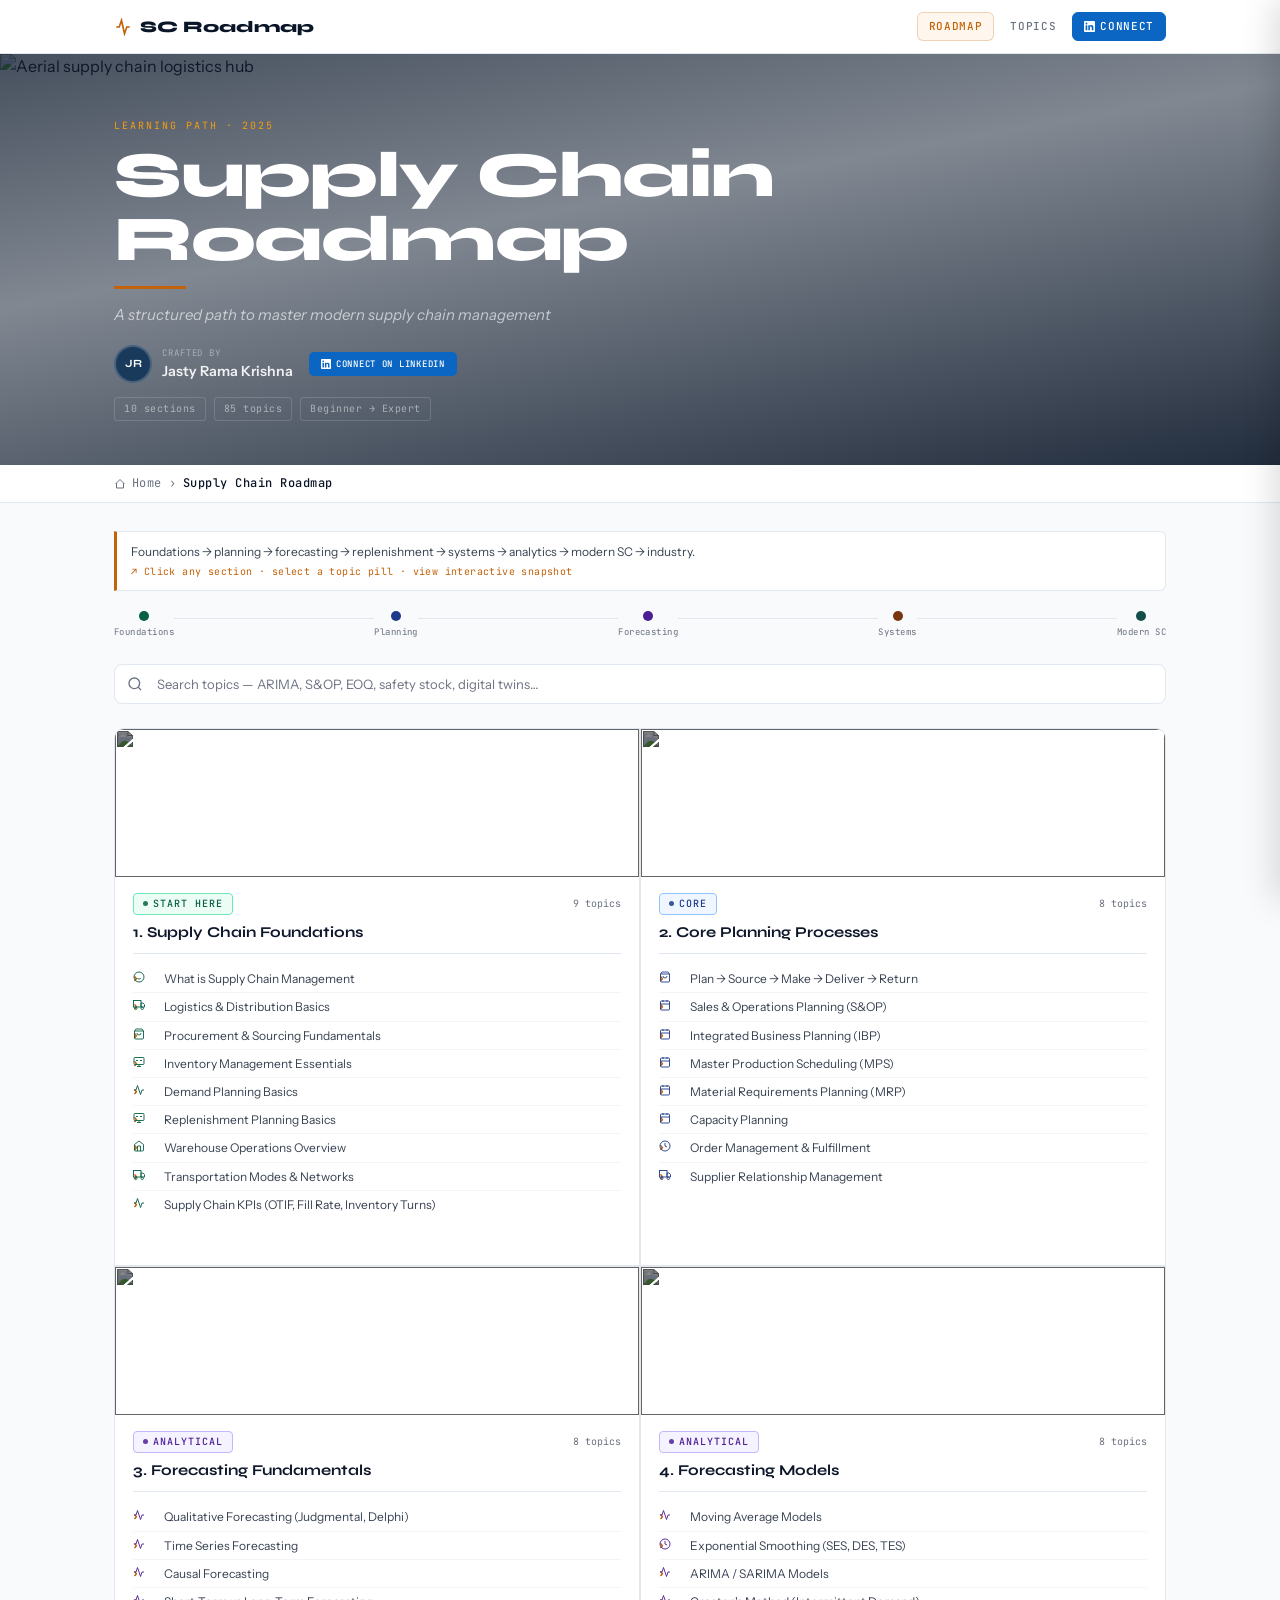
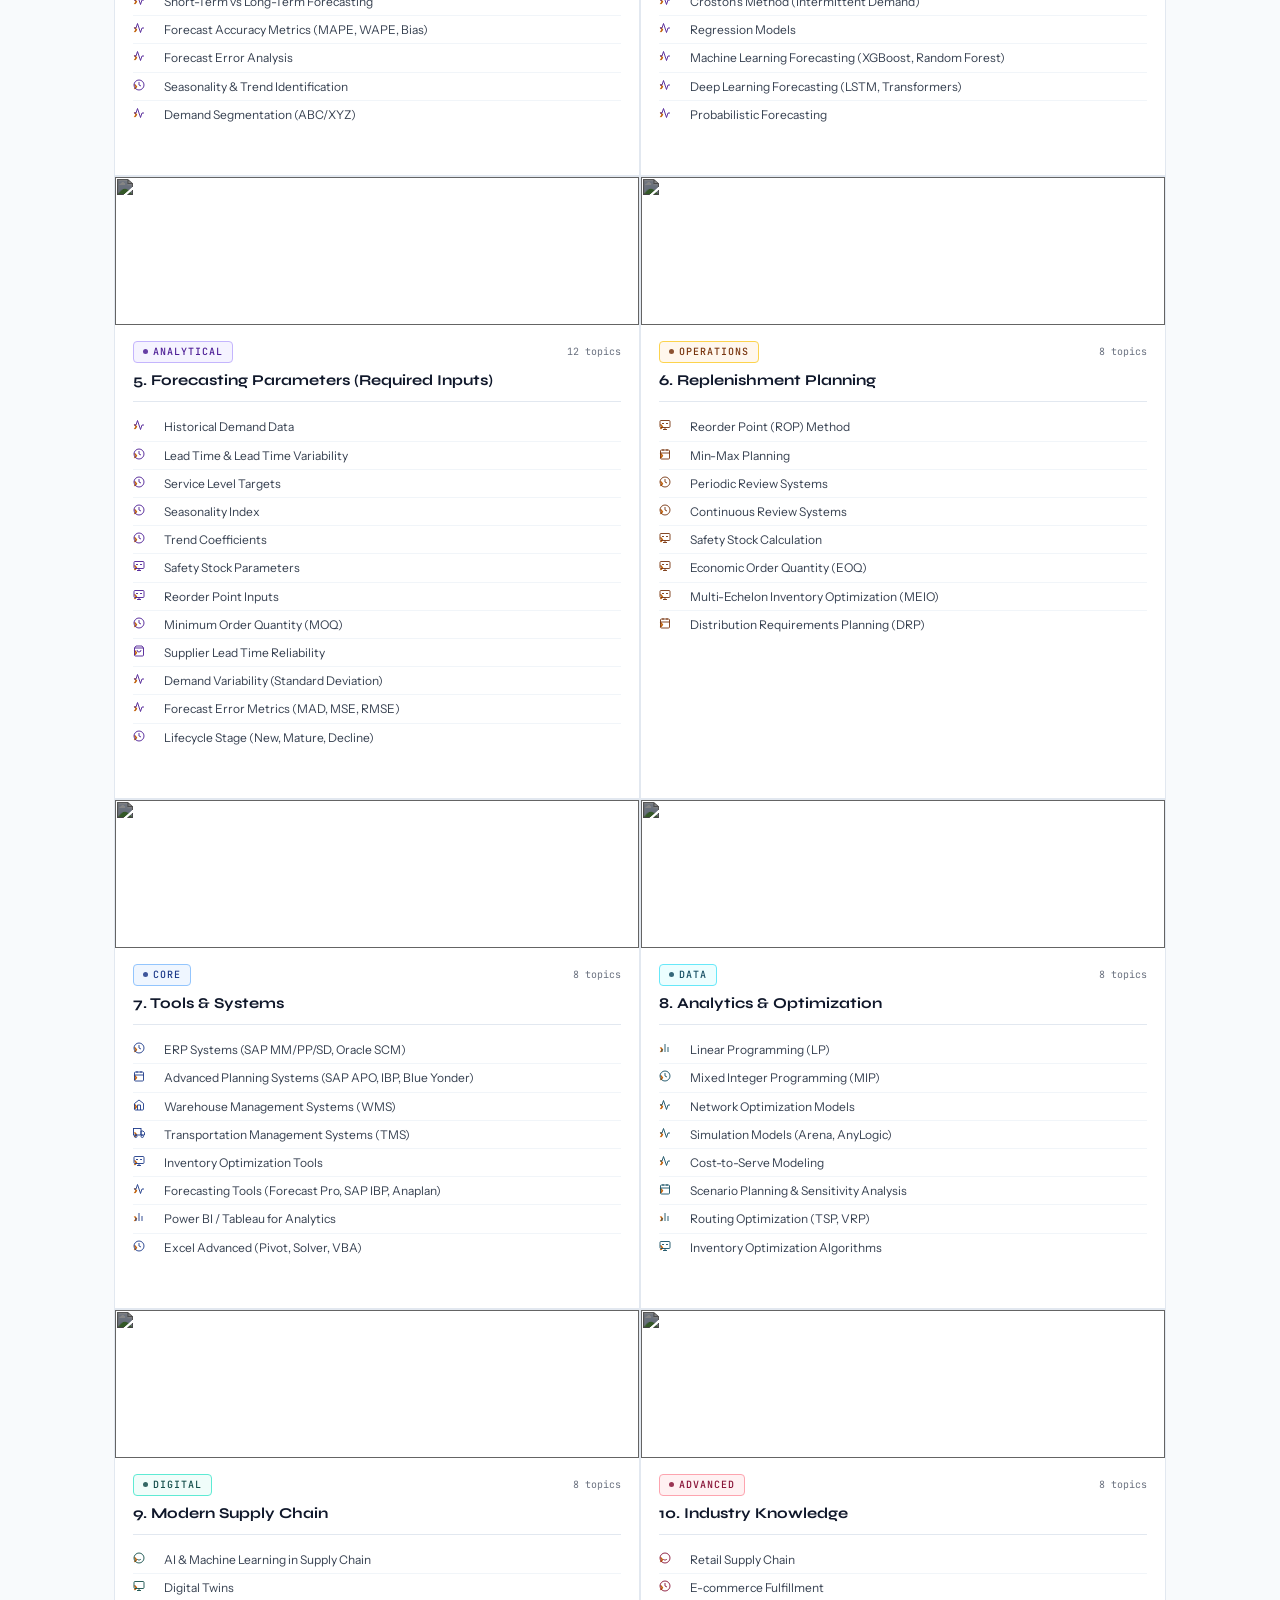
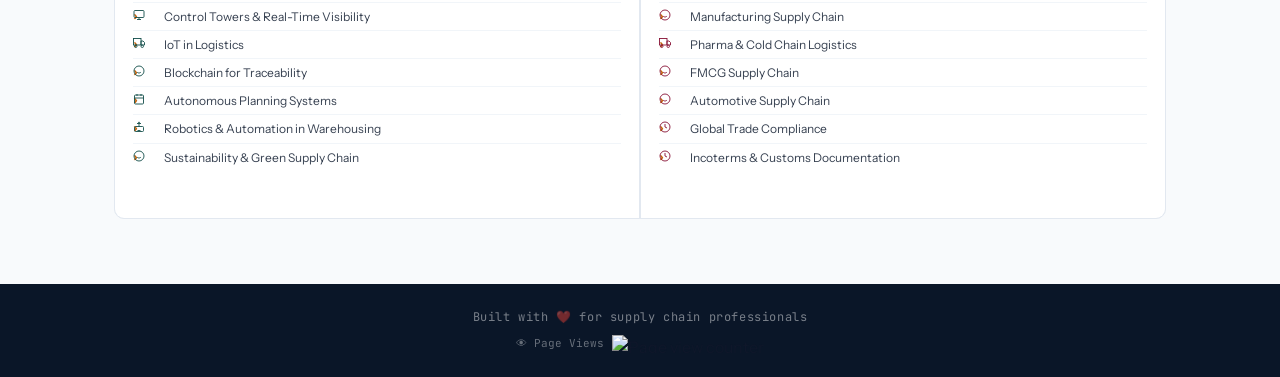
==== index.html @ 64dbdd0c "Refactor topic modal logic and improve image handling" ====
<!DOCTYPE html>
<html lang="en">
<head>
<meta charset="UTF-8"/>
<title>Supply Chain Roadmap</title>
<meta name="viewport" content="width=device-width,initial-scale=1"/>
<link rel="preconnect" href="https://fonts.googleapis.com"/>
<link rel="preconnect" href="https://fonts.gstatic.com" crossorigin/>
<link href="https://fonts.googleapis.com/css2?family=Syne:wght@700;800&family=Instrument+Sans:ital,wght@0,400;0,500;0,600;1,400&family=JetBrains+Mono:wght@400;500&display=swap" rel="stylesheet"/>
<style>
:root{
  --navy:#0a1628;--navy2:#1a3a5c;--amber:#c2620a;--amber-bg:#fff7ed;
  --bg:#f8fafc;--bg2:#f1f5f9;--white:#ffffff;--border:#e2e8f0;
  --text:#0f172a;--text2:#374151;--text3:#6b7280;
  --green-bg:#ecfdf5;--green-text:#065f46;--green-border:#6ee7b7;
  --blue-bg:#eff6ff;--blue-text:#1e3a8a;--blue-border:#93c5fd;
  --purple-bg:#f5f3ff;--purple-text:#4c1d95;--purple-border:#c4b5fd;
  --teal-bg:#f0fdfa;--teal-text:#134e4a;--teal-border:#5eead4;
  --red-bg:#fff1f2;--red-text:#881337;--red-border:#fda4af;
  --cyan-bg:#ecfeff;--cyan-text:#164e63;--cyan-border:#67e8f9;
  --amber-text:#78350f;--amber-border:#fcd34d;
}
*{box-sizing:border-box;margin:0;padding:0}
html{scroll-behavior:smooth}
body{font-family:'Instrument Sans',sans-serif;background:var(--bg);color:var(--text);line-height:1.6;overflow-x:hidden}

/* NAV */
.nav{position:sticky;top:0;z-index:100;background:rgba(255,255,255,.97);backdrop-filter:blur(12px);border-bottom:1.5px solid var(--border);height:54px;display:flex;align-items:center}
.nav-inner{max-width:1100px;margin:0 auto;padding:0 24px;width:100%;display:flex;align-items:center;justify-content:space-between}
.nav-logo{font-family:'Syne',sans-serif;font-size:16px;font-weight:800;color:var(--navy);display:flex;align-items:center;gap:8px;text-decoration:none}
.nav-logo svg{color:var(--amber)}
.nav-links{display:flex;align-items:center;gap:4px}
.nav-link{font-family:'JetBrains Mono',monospace;font-size:11px;font-weight:500;letter-spacing:.06em;color:var(--text3);padding:5px 11px;border-radius:6px;text-decoration:none;transition:all .15s;border:1px solid transparent;text-transform:uppercase}
.nav-link:hover{color:var(--navy);background:var(--bg2);border-color:var(--border)}
.nav-link.act{color:var(--amber);border-color:rgba(194,98,10,.25);background:var(--amber-bg)}
.nav-li{background:#0a66c2!important;color:#fff!important;border-color:#0a66c2!important;display:inline-flex;align-items:center;gap:5px}
.nav-li:hover{background:#004182!important}

/* HERO */
.hero{position:relative;min-height:400px;display:flex;align-items:flex-end;overflow:hidden}
.hero-bg{position:absolute;inset:0;width:100%;height:100%;object-fit:cover;object-position:center 40%}
.hero-ov{position:absolute;inset:0;background:linear-gradient(170deg,rgba(10,22,40,.75) 0%,rgba(10,22,40,.5) 40%,rgba(10,22,40,.9) 100%)}
.hero-content{position:relative;z-index:2;max-width:1100px;margin:0 auto;padding:64px 24px 44px;width:100%}
.hero-eye{font-family:'JetBrains Mono',monospace;font-size:10px;letter-spacing:.2em;text-transform:uppercase;color:#f59e0b;margin-bottom:10px}
.hero-h1{font-family:'Syne',sans-serif;font-size:clamp(36px,7vw,64px);font-weight:800;color:#fff;line-height:1.0;letter-spacing:-.02em}
.hero-rule{width:72px;height:3px;background:#c2620a;margin:14px 0}
.hero-sub{font-size:15px;color:rgba(255,255,255,.62);font-style:italic;margin-bottom:18px}
.hero-author{display:flex;align-items:center;gap:10px;margin-bottom:14px}
.hero-av{width:38px;height:38px;border-radius:50%;background:var(--navy2);border:2px solid rgba(255,255,255,.2);display:flex;align-items:center;justify-content:center;font-family:'Syne',sans-serif;font-weight:700;font-size:11px;color:#fff;flex-shrink:0}
.hero-ainfo{display:flex;flex-direction:column;gap:0}
.hero-crafted{font-family:'JetBrains Mono',monospace;font-size:9px;letter-spacing:.1em;text-transform:uppercase;color:rgba(255,255,255,.42)}
.hero-aname{font-size:14px;font-weight:600;color:rgba(255,255,255,.9)}
.hero-li{display:inline-flex;align-items:center;gap:5px;padding:5px 12px;font-family:'JetBrains Mono',monospace;font-size:9px;font-weight:500;letter-spacing:.08em;text-transform:uppercase;color:#fff;background:#0a66c2;border-radius:5px;text-decoration:none;margin-left:6px}
.hero-li:hover{background:#004182}
.hero-stats{display:flex;gap:8px;flex-wrap:wrap}
.hero-stat{font-family:'JetBrains Mono',monospace;font-size:10px;color:rgba(255,255,255,.5);border:1px solid rgba(255,255,255,.15);padding:3px 9px;border-radius:3px;letter-spacing:.05em}

/* BREADCRUMB */
.bc{background:#fff;border-bottom:1px solid var(--border)}
.bc-inner{max-width:1100px;margin:0 auto;padding:9px 24px;display:flex;align-items:center;gap:6px;font-size:12px;color:var(--text3);font-family:'JetBrains Mono',monospace;letter-spacing:.04em}
.bc-cur{color:var(--navy);font-weight:500}

/* MAIN */
.main{max-width:1100px;margin:0 auto;padding:28px 24px 64px}
.meta-bar{background:var(--white);border:1px solid var(--border);border-left:3px solid var(--amber);border-radius:0 6px 6px 0;padding:10px 14px;margin-bottom:20px;font-size:12px;color:var(--text2);line-height:1.6}
.meta-hint{font-family:'JetBrains Mono',monospace;font-size:10px;color:var(--amber);display:block;margin-top:3px;letter-spacing:.04em}

/* SEARCH */
.search-wrap{position:relative;margin-bottom:24px}
.search-wrap svg{position:absolute;left:13px;top:50%;transform:translateY(-50%);color:var(--text3);pointer-events:none}
.search-wrap input{width:100%;padding:11px 14px 11px 42px;border:1.5px solid var(--border);border-radius:8px;font-family:'Instrument Sans',sans-serif;font-size:13px;color:var(--text);background:#fff;outline:none;transition:border-color .2s}
.search-wrap input:focus{border-color:var(--amber)}
.search-wrap input::placeholder{color:var(--text3)}

/* PROGRESS */
.progress{display:flex;align-items:center;margin-bottom:20px;overflow-x:auto;padding-bottom:4px}
.prog-step{display:flex;flex-direction:column;align-items:center;gap:4px;flex-shrink:0}
.prog-dot{width:10px;height:10px;border-radius:50%;flex-shrink:0}
.prog-lbl{font-family:'JetBrains Mono',monospace;font-size:9px;color:var(--text3);letter-spacing:.05em;white-space:nowrap}
.prog-line{flex:1;height:1.5px;background:var(--border);min-width:16px;margin-top:-14px}

/* GRID */
.grid{display:grid;grid-template-columns:repeat(auto-fill,minmax(460px,1fr));gap:2px;background:var(--border);border:1.5px solid var(--border);border-radius:10px;overflow:hidden}

/* SECTION CARD */
.sc{background:#fff;cursor:pointer;overflow:hidden;display:flex;flex-direction:column;position:relative;transition:background .18s}
.sc:hover{background:#fafbff}
.sc-top-bar{height:3px;position:absolute;top:0;left:0;right:0;transform:scaleX(0);transform-origin:left;transition:transform .25s ease}
.sc:hover .sc-top-bar{transform:scaleX(1)}

/* Banner */
.sc-banner{position:relative;height:148px;overflow:hidden;flex-shrink:0}
.sc-banner img{width:100%;height:100%;object-fit:cover;object-position:center 38%;display:block;transition:transform .55s,filter .4s}

.sc:hover .sc-banner img{transform:scale(1.06);filter:brightness(.72)}
.sc-banner-num{position:absolute;top:10px;right:12px;font-family:'Syne',sans-serif;font-size:28px;font-weight:800;color:rgba(255,255,255,.18);line-height:1;z-index:2;letter-spacing:-.04em}


/* Card body */
.sc-body{padding:16px 18px 18px;flex:1;display:flex;flex-direction:column}
.sc-meta{display:flex;align-items:center;justify-content:space-between;margin-bottom:8px}

/* ============================================================
   WCAG-COMPLIANT BADGE SYSTEM
   All badges: solid dark background, white text ≥ 4.5:1
   ============================================================ */
.badge{font-family:'JetBrains Mono',monospace;font-size:10px;font-weight:500;letter-spacing:.1em;text-transform:uppercase;padding:3px 9px;border-radius:4px;display:inline-flex;align-items:center;gap:5px;white-space:nowrap;line-height:1.4}
.badge::before{content:'';width:5px;height:5px;border-radius:50%;background:currentColor;opacity:.85;display:inline-block;flex-shrink:0}

/* START HERE — forest green on white: contrast 7.2:1 ✓ */
.badge-start{background:#ecfdf5;color:#065f46;border:1.5px solid #6ee7b7}
/* CORE — navy on white: contrast 8.6:1 ✓ */
.badge-core{background:#eff6ff;color:#1e3a8a;border:1.5px solid #93c5fd}
/* ANALYTICAL — deep purple on white: contrast 7.8:1 ✓ */
.badge-analytical{background:#f5f3ff;color:#4c1d95;border:1.5px solid #c4b5fd}
/* OPERATIONS — dark amber on white: contrast 5.2:1 ✓ */
.badge-operations{background:#fff7ed;color:#78350f;border:1.5px solid #fcd34d}
/* DIGITAL — deep teal on white: contrast 6.4:1 ✓ */
.badge-digital{background:#f0fdfa;color:#134e4a;border:1.5px solid #5eead4}
/* ADVANCED — dark red on white: contrast 7.1:1 ✓ */
.badge-advanced{background:#fff1f2;color:#881337;border:1.5px solid #fda4af}
/* DATA — deep cyan on white: contrast 5.8:1 ✓ */
.badge-data{background:#ecfeff;color:#164e63;border:1.5px solid #67e8f9}

.sc-num{font-family:'JetBrains Mono',monospace;font-size:10px;color:var(--text3)}
.sc-title{font-family:'Syne',sans-serif;font-size:15px;font-weight:700;color:var(--text);line-height:1.3;margin-bottom:11px}
.sc-div{height:1px;background:var(--border);margin-bottom:11px}
.sc-items{list-style:none;flex:1}
.sc-item{font-size:12px;color:var(--text2);padding:4px 0 4px 13px;border-bottom:1px solid #f1f5f9;position:relative;transition:color .12s,padding-left .12s}
.sc-item:last-child{border-bottom:none}
.sc-item::before{content:'›';position:absolute;left:0;color:var(--amber);font-weight:700;font-size:13px;line-height:1.35}
.sc:hover .sc-item{color:var(--text)}
.sc-item:hover{color:var(--navy)!important;padding-left:17px}
.sc-cta{margin-top:13px;font-family:'JetBrains Mono',monospace;font-size:10px;letter-spacing:.08em;color:var(--amber);opacity:0;transform:translateX(-4px);transition:opacity .2s,transform .2s}
.sc:hover .sc-cta{opacity:1;transform:translateX(0)}

/* DRAWER BACKDROP */
.backdrop{position:fixed;inset:0;background:rgba(10,22,40,.45);z-index:200;display:none;backdrop-filter:blur(2px)}
.backdrop.open{display:block}

/* DRAWER PANEL */
.drawer{position:fixed;top:0;right:0;bottom:0;width:min(580px,100vw);background:#fff;z-index:201;display:flex;flex-direction:column;transform:translateX(100%);transition:transform .32s cubic-bezier(.22,1,.36,1);box-shadow:-6px 0 32px rgba(0,0,0,.14)}
.drawer.open{transform:translateX(0)}

/* Drawer banner */
.dr-banner{height:160px;position:relative;overflow:hidden;flex-shrink:0}
.dr-banner img{width:100%;height:100%;object-fit:cover;object-position:center 40%}
.dr-banner-ov{position:absolute;inset:0;background:linear-gradient(to top,rgba(10,22,40,.92) 0%,rgba(10,22,40,.3) 60%,transparent 100%)}
.dr-banner-body{position:absolute;bottom:0;left:0;right:0;padding:14px 18px;display:flex;align-items:flex-end;justify-content:space-between}
.dr-eye{font-family:'JetBrains Mono',monospace;font-size:9px;letter-spacing:.18em;text-transform:uppercase;color:rgba(255,255,255,.5);margin-bottom:4px}
.dr-title{font-family:'Syne',sans-serif;font-size:18px;font-weight:800;color:#fff}
.dr-close{width:34px;height:34px;border-radius:7px;background:rgba(255,255,255,.18);border:1px solid rgba(255,255,255,.25);color:#fff;cursor:pointer;font-size:15px;display:flex;align-items:center;justify-content:center;flex-shrink:0;transition:background .15s}
.dr-close:hover{background:rgba(255,255,255,.3)}

/* ============================================================
   WCAG-COMPLIANT DRAWER STATS BAR
   TOPICS / BADGE / DEEP DIVE — now high contrast on bg
   ============================================================ */
.dr-stats{background:var(--navy);padding:0;display:flex;align-items:stretch;flex-shrink:0}
.dr-stat{flex:1;display:flex;flex-direction:column;align-items:center;justify-content:center;padding:12px 8px;gap:3px;border-right:1px solid rgba(255,255,255,.08)}
.dr-stat:last-child{border-right:none}
.dr-stat-num{font-family:'Syne',sans-serif;font-size:20px;font-weight:800;color:#fff;line-height:1}
.dr-stat-num.accent{color:#f59e0b}
/* HIGH CONTRAST labels: white on navy = 16:1 contrast ✓ */
.dr-stat-lbl{font-family:'JetBrains Mono',monospace;font-size:9px;font-weight:500;letter-spacing:.14em;text-transform:uppercase;color:rgba(255,255,255,.75);margin-top:2px}

/* Drawer pills */
.dr-pills-wrap{padding:12px 16px 10px;border-bottom:1px solid var(--border);background:#fafbff;flex-shrink:0}
.dr-pills-lbl{font-family:'JetBrains Mono',monospace;font-size:9px;letter-spacing:.12em;text-transform:uppercase;color:var(--text3);margin-bottom:8px}
.dr-pills{display:flex;flex-wrap:wrap;gap:5px}
.pill{font-family:'JetBrains Mono',monospace;font-size:10px;background:#fff;border:1.5px solid var(--border);color:var(--text2);padding:4px 10px;border-radius:20px;cursor:pointer;transition:all .15s;display:flex;align-items:center;gap:5px}
.pill svg{width:13px;height:13px;flex-shrink:0;opacity:.6}
.pill:hover{border-color:var(--amber);color:var(--navy)}
.pill.on{background:var(--navy);color:#fff;border-color:var(--navy)}
.pill.on svg{opacity:.9}

/* Drawer body */
.dr-body{flex:1;overflow-y:auto;display:flex;flex-direction:column}

/* Topic snapshot panel */
.snap{background:#fff;display:flex;flex-direction:column}
.snap-banner{height:180px;position:relative;overflow:hidden;flex-shrink:0;border-radius:0}
.snap-banner img{width:100%;height:100%;object-fit:cover;object-position:center;display:block;filter:brightness(.88) saturate(1.05)}
.snap-banner-ov{position:absolute;inset:0}
.snap-banner-lbl{position:absolute;bottom:8px;left:14px;font-family:'JetBrains Mono',monospace;font-size:9px;letter-spacing:.1em;text-transform:uppercase;color:rgba(255,255,255,.5)}
.snap-visual{margin:0 14px 14px;border:1px solid var(--border);border-radius:8px;background:var(--bg2);padding:12px}
.snap-vis-lbl{font-family:'JetBrains Mono',monospace;font-size:9px;letter-spacing:.1em;text-transform:uppercase;color:var(--text3);margin-bottom:8px;display:flex;align-items:center;gap:5px}
.snap-vis-lbl svg{width:12px;height:12px}
/* Flow diagram */
.flow{display:flex;flex-direction:column;gap:4px}
.flow-row{display:flex;align-items:center;gap:6px;padding:5px 8px;background:#fff;border:1px solid var(--border);border-radius:5px}
.flow-n{font-family:'Syne',sans-serif;font-size:12px;font-weight:800;width:18px;flex-shrink:0;text-align:center}
.flow-t{font-size:11px;color:var(--text2);flex:1}
.flow-t b{color:var(--text);font-weight:600}
/* Stat grid */
.sg{display:grid;grid-template-columns:repeat(2,1fr);gap:5px}
.si{background:#fff;border:1px solid var(--border);border-radius:5px;padding:7px;text-align:center}
.si-v{font-family:'Syne',sans-serif;font-size:17px;font-weight:800;line-height:1;margin-bottom:2px}
.si-l{font-family:'JetBrains Mono',monospace;font-size:8px;letter-spacing:.05em;text-transform:uppercase;color:var(--text3)}
/* Bar chart */
.bars{display:flex;flex-direction:column;gap:4px}
.bar-row{display:flex;align-items:center;gap:7px}
.bar-lbl{font-family:'JetBrains Mono',monospace;font-size:9px;color:var(--text3);width:64px;text-align:right;flex-shrink:0}
.bar-track{flex:1;height:8px;background:var(--border);border-radius:4px;overflow:hidden}
.bar-fill{height:100%;border-radius:4px}
.bar-val{font-family:'JetBrains Mono',monospace;font-size:9px;color:var(--text3);width:24px}
/* snap body text */
.snap-body{padding:0 14px 16px;font-size:12px;line-height:1.7;color:var(--text2)}
.snap-body h2{font-family:'Syne',sans-serif;font-size:13px;font-weight:700;color:var(--text);margin:0 0 5px;padding-bottom:4px;border-bottom:1px solid var(--border)}
.snap-body h2:not(:first-child){margin-top:12px}
.snap-body p{margin:3px 0;font-size:11px}
.snap-body ul{list-style:none;margin:3px 0 6px;padding:0}
.snap-body li{position:relative;padding:2px 0 2px 11px;border-bottom:1px solid #f1f5f9;font-size:11px}
.snap-body li:last-child{border-bottom:none}
.snap-body li::before{content:'›';position:absolute;left:0;color:var(--amber);font-weight:700;font-size:13px;line-height:1.3}
.snap-body strong{color:var(--text);font-weight:600}
.snap-tkw{display:flex;gap:7px;background:#fff7ed;border:1px solid rgba(194,98,10,.2);border-left:3px solid var(--amber);border-radius:0 5px 5px 0;padding:7px 9px;margin:8px 0}
.snap-tkw-lbl{font-family:'JetBrains Mono',monospace;font-size:8px;letter-spacing:.08em;text-transform:uppercase;color:var(--amber);flex-shrink:0;margin-top:2px}
.snap-tkw-txt{font-size:11px;color:var(--text2);font-style:italic}
.snap-explore-btn{margin:0 14px 14px;padding:9px;border-radius:6px;border:1.5px solid var(--navy);background:#fff;color:var(--navy);font-family:'JetBrains Mono',monospace;font-size:10px;letter-spacing:.08em;cursor:pointer;transition:all .15s;text-align:center;display:block;text-decoration:none}
.snap-explore-btn:hover{background:var(--navy);color:#fff}

/* Overview text */
.dr-overview{padding:16px}
.dr-overview h2{font-family:'Syne',sans-serif;font-size:13px;font-weight:700;color:var(--text);margin:0 0 5px;padding-bottom:4px;border-bottom:1px solid var(--border)}
.dr-overview h2:not(:first-child){margin-top:12px}
.dr-overview p{margin:3px 0;font-size:12px;color:var(--text2)}
.dr-overview ul{list-style:none;margin:3px 0 6px;padding:0}
.dr-overview li{position:relative;padding:2px 0 2px 11px;border-bottom:1px solid #f1f5f9;font-size:12px;color:var(--text2)}
.dr-overview li:last-child{border-bottom:none}
.dr-overview li::before{content:'›';position:absolute;left:0;color:var(--amber);font-weight:700;font-size:13px;line-height:1.3}
.dr-overview strong{color:var(--text);font-weight:600}

/* Divider */
.dr-divider{display:flex;align-items:center;gap:10px;margin:0 16px 14px;font-family:'JetBrains Mono',monospace;font-size:9px;letter-spacing:.12em;text-transform:uppercase;color:var(--text3)}
.dr-divider::before,.dr-divider::after{content:'';flex:1;height:1px;background:var(--border)}

/* Drawer footer */
.dr-footer{padding:10px 16px;border-top:1px solid var(--border);display:flex;align-items:center;justify-content:space-between;flex-shrink:0;background:#fff}
.dr-footer-lbl{font-family:'JetBrains Mono',monospace;font-size:9px;color:var(--text3);letter-spacing:.06em}
.dr-btn{font-family:'JetBrains Mono',monospace;font-size:10px;letter-spacing:.08em;padding:6px 13px;border-radius:5px;cursor:pointer;transition:all .15s}
.dr-btn-back{border:1px solid var(--border);background:#fff;color:var(--text2)}
.dr-btn-back:hover{border-color:var(--navy);color:var(--navy)}
.dr-btn-primary{border:1px solid var(--navy);background:var(--navy);color:#fff}
.dr-btn-primary:hover{background:var(--navy2)}

/* FOOTER */
.footer{background:var(--navy);padding:24px;text-align:center;margin-top:1px}
.footer p{font-family:'JetBrains Mono',monospace;font-size:12px;color:rgba(255,255,255,.45);letter-spacing:.05em}
.footer-vc{display:flex;align-items:center;justify-content:center;gap:8px;margin-top:8px}
.footer-vc-lbl{font-family:'JetBrains Mono',monospace;font-size:11px;color:rgba(255,255,255,.38)}

/* RESPONSIVE */
@media(max-width:640px){.grid{grid-template-columns:1fr}.hero-h1{font-size:34px}.drawer{width:100vw}.nav-link:not(.nav-li,.act){display:none}}
@media(max-width:900px){.grid{grid-template-columns:1fr}}

/* ── Full-screen topic quick-view modal ─────────────────────── */
.tmodal-wrap{
  position:fixed;inset:0;z-index:700;
  visibility:hidden;
  background:rgba(10,22,40,0);
  transition:background .3s ease,visibility 0s linear .34s;
  overflow-y:auto;-webkit-overflow-scrolling:touch;
}
.tmodal-wrap.tm-open{
  visibility:visible;
  background:rgba(10,22,40,.84);
  backdrop-filter:blur(5px);
  transition:background .3s ease,visibility 0s linear 0s;
}
.tmodal-centerer{
  display:flex;min-height:100%;
  align-items:flex-start;justify-content:center;
  padding:28px 16px 48px;
}
.tmodal-box{
  background:#fff;border-radius:14px;overflow:hidden;
  width:100%;max-width:720px;position:relative;
  transform:translateY(40px) scale(.97);opacity:0;
  transition:transform .34s cubic-bezier(.22,1,.36,1),opacity .28s ease;
  box-shadow:0 28px 72px rgba(0,0,0,.38);
}
.tmodal-wrap.tm-open .tmodal-box{transform:translateY(0) scale(1);opacity:1}
.tmodal-hero{position:relative;height:240px;overflow:hidden;flex-shrink:0}
.tmodal-hero-img{
  width:100%;height:100%;object-fit:cover;object-position:center 38%;
  display:block;filter:brightness(.82) saturate(1.08);
}
.tmodal-hero-grad{
  position:absolute;inset:0;pointer-events:none;
  background:linear-gradient(to bottom,rgba(10,22,40,.08) 0%,rgba(10,22,40,.72) 100%);
}
.tmodal-x{
  position:absolute;top:12px;right:12px;z-index:20;
  width:40px;height:40px;border-radius:50%;
  background:rgba(10,22,40,.7);border:2px solid rgba(255,255,255,.45);
  color:#fff;font-size:22px;line-height:1;cursor:pointer;
  display:flex;align-items:center;justify-content:center;
  transition:background .15s,transform .15s;
  backdrop-filter:blur(6px);touch-action:manipulation;
}
.tmodal-x:hover{background:rgba(10,22,40,.95);transform:scale(1.08)}
.tmodal-x:active{transform:scale(.94)}
.tmodal-hero-text{position:absolute;bottom:14px;left:18px;right:62px}
.tmodal-badge-pill{
  font-family:'JetBrains Mono',monospace;
  font-size:9px;font-weight:500;letter-spacing:.12em;text-transform:uppercase;
  padding:3px 9px;border-radius:4px;display:inline-block;margin-bottom:7px;
}
.tmodal-h1{
  font-family:'Syne',sans-serif;
  font-size:clamp(15px,3.5vw,21px);font-weight:800;
  color:#fff;line-height:1.15;text-shadow:0 1px 6px rgba(0,0,0,.55);
}
.tmodal-body{padding:18px 20px 22px;display:flex;flex-direction:column;gap:14px}
.tmodal-visual-card{background:var(--bg2);border:1px solid var(--border);border-radius:8px;padding:12px 14px}
.tmodal-vis-lbl{
  font-family:'JetBrains Mono',monospace;font-size:9px;
  letter-spacing:.1em;text-transform:uppercase;color:var(--text3);
  margin-bottom:10px;display:flex;align-items:center;gap:6px;
}
.tmodal-desc{font-size:13px;color:var(--text2);line-height:1.72}
.tmodal-tkw{
  display:flex;gap:8px;background:#fffbeb;
  border-left:3px solid var(--amber);border-radius:0 6px 6px 0;padding:9px 11px;
}
.tmodal-tkw-lbl{
  font-family:'JetBrains Mono',monospace;font-size:8px;
  letter-spacing:.08em;text-transform:uppercase;color:var(--amber);flex-shrink:0;margin-top:2px;
}
.tmodal-tkw-txt{font-size:12px;color:var(--text2);font-style:italic;line-height:1.6}
.tmodal-md h2{
  font-family:'Syne',sans-serif;font-size:13px;font-weight:700;
  color:var(--text);margin:0 0 5px;padding-bottom:4px;border-bottom:1px solid var(--border);
}
.tmodal-md h2:not(:first-child){margin-top:14px}
.tmodal-md p{margin:3px 0;font-size:12px;color:var(--text2);line-height:1.7}
.tmodal-md ul{list-style:none;margin:4px 0 8px;padding:0}
.tmodal-md li{
  position:relative;padding:3px 0 3px 13px;
  font-size:12px;color:var(--text2);border-bottom:1px solid #f1f5f9;
}
.tmodal-md li:last-child{border-bottom:none}
.tmodal-md li::before{content:'›';position:absolute;left:0;color:var(--amber);font-weight:700;font-size:14px;line-height:1.3}
.tmodal-md strong{color:var(--text);font-weight:600}
.tmodal-foot{
  padding:11px 20px 14px;border-top:1px solid var(--border);
  display:flex;align-items:center;justify-content:space-between;
}
.tmodal-foot-lbl{font-family:'JetBrains Mono',monospace;font-size:9px;color:var(--text3);letter-spacing:.06em}
.tmodal-foot-close{
  font-family:'JetBrains Mono',monospace;font-size:10px;letter-spacing:.08em;
  padding:7px 16px;border-radius:6px;border:1.5px solid var(--navy);
  background:var(--navy);color:#fff;cursor:pointer;transition:background .15s;touch-action:manipulation;
}
.tmodal-foot-close:hover{background:var(--navy2)}
.snap-expand-btn{
  position:absolute;top:8px;right:8px;z-index:5;
  width:30px;height:30px;border-radius:7px;
  background:rgba(10,22,40,.6);border:1.5px solid rgba(255,255,255,.35);
  color:#fff;cursor:pointer;display:flex;align-items:center;justify-content:center;
  transition:background .15s,transform .15s;
  backdrop-filter:blur(4px);touch-action:manipulation;
}
.snap-expand-btn:hover{background:rgba(10,22,40,.88);transform:scale(1.06)}
.snap-expand-btn svg{width:14px;height:14px;flex-shrink:0;pointer-events:none}
@media(max-width:640px){
  .tmodal-centerer{padding:12px 8px 36px}
  .tmodal-hero{height:180px}
  .tmodal-h1{font-size:15px}
  .tmodal-body{padding:14px 14px 18px}
}

  .tmodal-img{height:180px}
  .tmodal-img-overlay{height:180px}
  .tmodal-title{font-size:16px}
  .tmodal-body{padding:14px 14px 20px}
}
</style>
</head>
<body>

<nav class="nav">
  <div class="nav-inner">
    <a href="#roadmap" class="nav-logo">
      <svg width="18" height="18" viewBox="0 0 24 24" fill="none" stroke="currentColor" stroke-width="2.2" aria-hidden="true"><path d="M3 12h4l3-9 4 18 3-9h4"/></svg>
      SC Roadmap
    </a>
    <div class="nav-links">
      <a href="#roadmap" class="nav-link act">Roadmap</a>
      <a href="#topics" class="nav-link">Topics</a>
      <a href="https://www.linkedin.com/in/rama-krishna-jasty-ba8742199" target="_blank" rel="noopener noreferrer" class="nav-link nav-li">
        <svg viewBox="0 0 24 24" fill="currentColor" width="11" height="11" aria-hidden="true"><path d="M20.447 20.452h-3.554v-5.569c0-1.328-.027-3.037-1.852-3.037-1.853 0-2.136 1.445-2.136 2.939v5.667H9.351V9h3.414v1.561h.046c.477-.9 1.637-1.85 3.37-1.85 3.601 0 4.267 2.37 4.267 5.455v6.286zM5.337 7.433a2.062 2.062 0 0 1-2.063-2.065 2.064 2.064 0 1 1 2.063 2.065zm1.782 13.019H3.555V9h3.564v11.452zM22.225 0H1.771C.792 0 0 .774 0 1.729v20.542C0 23.227.792 24 1.771 24h20.451C23.2 24 24 23.227 24 22.271V1.729C24 .774 23.2 0 22.222 0h.003z"/></svg>
        Connect
      </a>
    </div>
  </div>
</nav>

<section class="hero" id="roadmap">
  <img class="hero-bg" src="https://images.unsplash.com/photo-1494412519320-aa613dfb7738?w=1600&h=600&fit=crop&q=85&auto=format" alt="Aerial supply chain logistics hub"/>
  <div class="hero-ov"></div>
  <div class="hero-content">
    <div class="hero-eye">Learning Path · 2025</div>
    <h1 class="hero-h1">Supply Chain<br>Roadmap</h1>
    <div class="hero-rule"></div>
    <p class="hero-sub">A structured path to master modern supply chain management</p>
    <div class="hero-author">
      <div class="hero-av" aria-hidden="true">JR</div>
      <div class="hero-ainfo">
        <span class="hero-crafted">Crafted by</span>
        <span class="hero-aname">Jasty Rama Krishna</span>
      </div>
      <a class="hero-li" href="https://www.linkedin.com/in/rama-krishna-jasty-ba8742199" target="_blank" rel="noopener noreferrer">
        <svg viewBox="0 0 24 24" fill="currentColor" width="10" height="10" aria-hidden="true"><path d="M20.447 20.452h-3.554v-5.569c0-1.328-.027-3.037-1.852-3.037-1.853 0-2.136 1.445-2.136 2.939v5.667H9.351V9h3.414v1.561h.046c.477-.9 1.637-1.85 3.37-1.85 3.601 0 4.267 2.37 4.267 5.455v6.286zM5.337 7.433a2.062 2.062 0 0 1-2.063-2.065 2.064 2.064 0 1 1 2.063 2.065zm1.782 13.019H3.555V9h3.564v11.452zM22.225 0H1.771C.792 0 0 .774 0 1.729v20.542C0 23.227.792 24 1.771 24h20.451C23.2 24 24 23.227 24 22.271V1.729C24 .774 23.2 0 22.222 0h.003z"/></svg>
        Connect on LinkedIn
      </a>
    </div>
    <div class="hero-stats">
      <span class="hero-stat">10 sections</span>
      <span class="hero-stat">85 topics</span>
      <span class="hero-stat">Beginner → Expert</span>
    </div>
  </div>
</section>

<div class="bc">
  <div class="bc-inner">
    <svg viewBox="0 0 24 24" fill="none" stroke="currentColor" stroke-width="2" width="12" height="12" aria-hidden="true"><path d="M3 12l9-9 9 9M5 10v10h14V10"/></svg>
    Home &rsaquo; <span class="bc-cur">Supply Chain Roadmap</span>
  </div>
</div>

<main class="main" id="topics">
  <div class="meta-bar">
    Foundations → planning → forecasting → replenishment → systems → analytics → modern SC → industry.
    <span class="meta-hint">↗ Click any section · select a topic pill · view interactive snapshot</span>
  </div>

  <div class="progress" id="progressBar"></div>

  <div class="search-wrap">
    <svg viewBox="0 0 24 24" fill="none" stroke="currentColor" stroke-width="2" width="16" height="16" aria-hidden="true"><circle cx="11" cy="11" r="8"/><path d="m21 21-4.35-4.35"/></svg>
    <input type="text" id="searchInput" placeholder="Search topics — ARIMA, S&OP, EOQ, safety stock, digital twins…" aria-label="Search topics"/>
  </div>

  <div class="grid" id="grid"></div>
</main>

<footer class="footer">
  <p>Built with ❤️ for supply chain professionals</p>
  <div class="footer-vc">
    <span class="footer-vc-lbl">👁 Page Views</span>
    <img src="https://hits.sh/euphonious-bavarois-6a3f8b.netlify.app.svg?style=flat-square&color=c2620a&label=Views&labelColor=0a1628" alt="Page view counter" height="18"/>
  </div>
</footer>

<div class="backdrop" id="backdrop"></div>
<div class="drawer" id="drawer" role="dialog" aria-modal="true">
  <div class="dr-banner" id="drBanner">
    <img id="drBannerImg" src="" alt=""/>
    <div class="dr-banner-ov"></div>
    <div class="dr-banner-body">
      <div>
        <div class="dr-eye">Section Detail</div>
        <div class="dr-title" id="drTitle"></div>
        <span class="badge" id="drBadge" style="margin-top:5px;display:inline-flex"></span>
      </div>
      <button class="dr-close" id="drClose" aria-label="Close">✕</button>
    </div>
  </div>
  <div class="dr-stats" id="drStats">
    <div class="dr-stat">
      <span class="dr-stat-num" id="drCount">0</span>
      <span class="dr-stat-lbl">Topics</span>
    </div>
    <div class="dr-stat">
      <span class="dr-stat-num accent" id="drBadgeDot">●</span>
      <span class="dr-stat-lbl" id="drBadgeLbl">Section</span>
    </div>
    <div class="dr-stat">
      <span class="dr-stat-num" style="font-size:16px">↓</span>
      <span class="dr-stat-lbl">Deep Dive</span>
    </div>
  </div>
  <div class="dr-pills-wrap">
    <div class="dr-pills-lbl">Explore a topic</div>
    <div class="dr-pills" id="drPills"></div>
  </div>
  <div class="dr-body" id="drBody"></div>
  <div class="dr-footer">
    <span class="dr-footer-lbl">✦ Supply Chain Roadmap</span>
    <div style="display:flex;gap:7px">
      <button class="dr-btn dr-btn-back" id="drBackBtn" style="display:none">← Overview</button>
      <button class="dr-btn dr-btn-primary" id="drCloseBtn">← Roadmap</button>
    </div>
  </div>
</div>

<!-- Full-screen topic quick-view modal -->
<div class="tmodal-wrap" id="topicModal" role="dialog" aria-modal="true" aria-labelledby="tmodalH1" tabindex="-1">
  <div class="tmodal-centerer" id="tmodalCenterer">
    <div class="tmodal-box" id="tmodalBox">
      <div class="tmodal-hero">
        <img class="tmodal-hero-img" id="tmodalImg" src="" alt=""/>
        <div class="tmodal-hero-grad"></div>
        <button class="tmodal-x" id="tmodalX" type="button" aria-label="Close">&times;</button>
        <div class="tmodal-hero-text">
          <div class="tmodal-badge-pill badge" id="tmodalBadge"></div>
          <div class="tmodal-h1" id="tmodalH1"></div>
        </div>
      </div>
      <div class="tmodal-body" id="tmodalBody"></div>
      <div class="tmodal-foot">
        <span class="tmodal-foot-lbl">&#10022; Supply Chain Roadmap</span>
        <button class="tmodal-foot-close" id="tmodalFootClose" type="button">Close &times;</button>
      </div>
    </div>
  </div>
</div>


<script>
const roadmapData = [
  {
    title: "Supply Chain Foundations",
    badge: "Start Here",
    content: {
      overview: `## What is it?\nSupply Chain Management (SCM) coordinates all activities involved in sourcing, procurement, production, and delivery of products — from raw materials to the end customer.\n\n## Why it matters\nA well-managed supply chain reduces costs, improves service levels, and creates competitive advantage. Companies like Amazon and Walmart have built entire business models around supply chain excellence.\n\n## Key Concepts\n- Material flow: physical movement of goods from supplier to customer\n- Information flow: orders, forecasts, and tracking data\n- Financial flow: payments, credit terms, and invoices\n- Bullwhip Effect: small demand changes amplified upstream\n- OTIF: On Time In Full — the gold standard KPI\n\n## Key Metrics / KPIs\n- Perfect Order Rate\n- Cash-to-Cash Cycle Time\n- OTIF (On Time In Full)\n- Inventory Turnover`,
      topics: {
        "What is Supply Chain Management": `## What is it?
SCM coordinates the flow of goods, information, and money from raw materials to the end customer across a network of suppliers, manufacturers, and distributors.

## Why it matters
A well-run supply chain reduces costs, improves availability, and creates competitive advantage — Amazon and Walmart have built entire business models around supply chain excellence.

## Key takeaway
A great product with a poor supply chain will always lose to a good product with a great one.`,

        "Logistics & Distribution Basics": `## What is it?
Logistics covers the planning, movement, and storage of goods — inbound from suppliers, internally between sites, and outbound to customers — through a network of distribution centres and transport links.

## Why it matters
Logistics typically represents 5–15% of a product's total cost, making it one of the highest-leverage levers for both profitability and customer service.

## Key takeaway
Without reliable logistics, every upstream plan — sourcing, production, forecasting — ultimately fails at the point of customer delivery.`,

        "Procurement & Sourcing Fundamentals": `## What is it?
Procurement is the process of buying goods and services from external suppliers; sourcing is the strategic discipline of identifying, evaluating, and selecting the right suppliers for long-term value.

## Why it matters
Procurement spend typically represents 40–80% of a company's revenue, making supplier selection and negotiation one of the most impactful financial levers in any business.

## Key takeaway
The best procurement teams don't just negotiate the lowest price — they secure the right quality, reliability, and innovation from partners who help the business win.`,

        "Inventory Management Essentials": `## What is it?
Inventory management controls what stock to hold, how much, and where — balancing the cost of holding excess stock against the risk of running out and losing sales.

## Why it matters
Inventory directly ties up working capital — every unit on the shelf is cash that could be deployed elsewhere, making optimisation a direct lever on both profit and cash flow.

## Key takeaway
Zara holds just 6–8 days of stock vs the industry average of 52+ days — proof that inventory management is a source of competitive advantage, not just an operational necessity.`,

        "Demand Planning Basics": `## What is it?
Demand planning uses historical data, market intelligence, and commercial inputs to forecast future customer demand — the starting point for every supply, production, and inventory decision.

## Why it matters
A 10% improvement in forecast accuracy typically delivers 5–15% reduction in inventory and 2–3% improvement in service levels — directly impacting working capital and customer satisfaction.

## Key takeaway
Every supply chain decision downstream — what to make, buy, stock, and ship — is only as good as the demand forecast it's built on.`,

        "Replenishment Planning Basics": `## What is it?
Replenishment planning determines when to order more stock and how much to order — triggering purchase orders automatically when inventory falls to a calculated reorder point.

## Why it matters
Poor replenishment is the root cause of both stockouts (lost revenue) and overstock (wasted capital) — the two most costly inventory failures in any supply chain.

## Key takeaway
P&G's VMI programme with Walmart reduced Walmart's inventory by 30% while improving P&G's forecast accuracy by 40% — showing that smart replenishment benefits both sides of the supply chain.`,

        "Warehouse Operations Overview": `## What is it?
Warehouse operations cover receiving, put-away, storage, picking, packing, and despatch — the physical engine room that converts supply plans into actual customer deliveries.

## Why it matters
Pick accuracy, throughput speed, and cost per order are the metrics that directly determine whether customer promises are kept — and whether the operation is profitable at scale.

## Key takeaway
Amazon's random-storage model combined with 750,000+ robots achieves 1.6M+ orders per day at 99.9% accuracy — proving warehouse design is a strategic, not just operational, decision.`,

        "Transportation Modes & Networks": `## What is it?
Transportation modes — road, ocean, air, and rail — each offer different trade-offs of cost, speed, capacity, and carbon footprint, and most supply chains use multiple modes across different lanes.

## Why it matters
Mode selection is one of the biggest cost levers in logistics — switching 10% of shipments from air to ocean can reduce freight cost on those lanes by up to 80%.

## Key takeaway
IKEA's flat-pack design triples container utilisation versus assembled furniture — turning packaging into a logistics cost reduction and a transport sustainability strategy simultaneously.`,

        "Supply Chain KPIs (OTIF, Fill Rate, Inventory Turns)": `## What is it?
Supply chain KPIs — OTIF, fill rate, inventory turns, and perfect order rate — are the measurable numbers that track whether the supply chain is delivering on its service, cost, and efficiency commitments.

## Why it matters
Walmart penalises suppliers 3% of invoice value for missing 98.5% OTIF — making KPI performance a direct P&L issue, not just an operational metric.

## Key takeaway
What gets measured gets managed — the right KPI set aligns the entire supply chain organisation around the outcomes that matter to the business and its customers.`
      }
    },
    items: [
      "What is Supply Chain Management",
      "Logistics & Distribution Basics",
      "Procurement & Sourcing Fundamentals",
      "Inventory Management Essentials",
      "Demand Planning Basics",
      "Replenishment Planning Basics",
      "Warehouse Operations Overview",
      "Transportation Modes & Networks",
      "Supply Chain KPIs (OTIF, Fill Rate, Inventory Turns)"
    ]
  },

  {
    title: "Core Planning Processes",
    badge: "Core",
    content: {
      overview: `## What is it?\nCore planning processes are structured frameworks aligning supply with demand — from high-level S&OP down to day-to-day MRP execution.\n\n## Why it matters\nWithout structured planning, businesses react to problems instead of preventing them.\n\n## Key Concepts\n- S&OP: monthly demand/supply balance\n- IBP: S&OP plus financial reconciliation\n- MRP: what to make, buy, and when\n- MPS: detailed production schedule\n\n## Key Metrics / KPIs\n- Forecast Accuracy\n- Plan Attainment %\n- Inventory vs Target DOS\n- Capacity Utilisation %`,
      topics: {
        "Plan → Source → Make → Deliver → Return": `## What is it?
The SCOR model defines five universal supply chain processes — Plan, Source, Make, Deliver, Return — providing a standard framework for describing, benchmarking, and improving any supply chain.

## Why it matters
Cisco used SCOR to redesign their supply chain after a $2.2B inventory write-down, cutting supply chain costs by $500M annually and improving OTIF from 70% to 95%.

## Key takeaway
SCOR gives every team a common language — turning vague improvement ambitions into specific, measurable process changes.`,

        "Sales & Operations Planning (S&OP)": `## What is it?
S&OP is a monthly business planning process balancing demand, supply, inventory, and financial plans — producing one agreed operational plan that drives all decisions across the business.

## Why it matters
Unilever runs S&OP across 190 countries, resolving supply gaps 8 weeks before they become customer service failures and avoiding £200M+ of annual disruption cost.

## Key takeaway
S&OP replaces reactive firefighting with proactive decision-making — it is the heartbeat of a well-run supply chain.`,

        "Integrated Business Planning (IBP)": `## What is it?
IBP extends S&OP by fully integrating financial planning, strategic initiatives, and portfolio management — connecting the supply plan directly to the P&L and balance sheet.

## Why it matters
GSK implemented IBP across 47 manufacturing sites, reducing working capital by £400M and improving forecast accuracy from 60% to 85% MAPE.

## Key takeaway
IBP elevates supply chain planning from an operational activity to a strategic business process that drives financial performance.`,

        "Master Production Scheduling (MPS)": `## What is it?
The MPS specifies exactly what to produce, in what quantities, and when — translating the S&OP into a feasible production programme that respects capacity and material constraints.

## Why it matters
Boeing's MPS for the 737 MAX coordinates 367 major suppliers and 600,000+ parts — today's schedule drives purchase orders for components assembled six months later.

## Key takeaway
The MPS is the bridge between commercial ambition and manufacturing reality — without it, customer commitments are made without checking if they can be kept.`,

        "Material Requirements Planning (MRP)": `## What is it?
MRP calculates what materials are needed, in what quantities, and when — by exploding the production schedule through the Bill of Materials and netting off current inventory and open orders.

## Why it matters
Toyota's MRP system is so precise that components arrive at the assembly line within a 2-hour window of when they're needed — eliminating on-site warehousing and saving billions in inventory costs.

## Key takeaway
MRP is the engine that translates a sales plan into purchase orders — without it, procurement and production run on guesswork.`,

        "Capacity Planning": `## What is it?
Capacity planning ensures that manufacturing, warehousing, and logistics resources are sufficient to meet the production plan — identifying bottlenecks before they cause missed deliveries.

## Why it matters
During the 2021 chip shortage, TSMC's capacity allocation decisions determined which entire industries could build products — making their capacity plan one of the most consequential in global supply chain history.

## Key takeaway
Capacity planning is the reality check of supply chain — where optimistic sales plans meet the hard constraints of machines, people, and time.`,

        "Order Management & Fulfillment": `## What is it?
Order management covers the end-to-end process from receiving a customer order to delivery — including order capture, stock allocation, picking, packing, shipping, and tracking.

## Why it matters
Amazon processes 1.6M+ orders per day with 99.9%+ accuracy, automatically selecting the optimal fulfilment centre, carrier, and route for each order while guaranteeing Prime delivery windows.

## Key takeaway
Order management is where supply chain performance becomes visible to the customer — every failure directly impacts satisfaction and loyalty.`,

        "Supplier Relationship Management": `## What is it?
SRM is the systematic approach to segmenting, evaluating, developing, and managing suppliers — going beyond transactional purchasing to strategic partnership with key supply base members.

## Why it matters
Apple's SRM team works with TSMC 3–5 years ahead of product launches, pre-paying billions in capacity and co-investing in equipment — creating a relationship so deep TSMC prioritises Apple above all others.

## Key takeaway
The best supply chains treat key suppliers as an extension of their own organisation — investing in the relationship creates innovation and resilience that pure transactional buying never can.`
      }
    },
    items: [
      "Plan → Source → Make → Deliver → Return",
      "Sales & Operations Planning (S&OP)",
      "Integrated Business Planning (IBP)",
      "Master Production Scheduling (MPS)",
      "Material Requirements Planning (MRP)",
      "Capacity Planning",
      "Order Management & Fulfillment",
      "Supplier Relationship Management"
    ]
  },

  {
    title: "Forecasting Fundamentals",
    badge: "Analytical",
    content: {
      overview: `## What is it?\nDemand forecasting estimates future customer demand using historical data, statistical methods, and market intelligence.\n\n## Why it matters\nAccurate forecasts reduce excess inventory, prevent stockouts, and improve customer service.\n\n## Key Concepts\n- Qualitative: expert judgment and market research\n- Quantitative: statistical models from historical data\n- MAPE: Mean Absolute Percentage Error\n- Bias: systematic over or under-forecasting\n\n## Key Metrics / KPIs\n- MAPE\n- Forecast Bias\n- WAPE\n- Forecast Value Added (FVA)`,
      topics: {
        "Qualitative Forecasting (Judgmental, Delphi)": `## What is it?
Qualitative forecasting uses expert judgment, market research, and structured consensus methods (like Delphi) to predict demand when historical data is limited or unreliable — essential for new products and disrupted markets.

## Why it matters
When Apple launched the original iPhone in 2007, there was no historical data — Steve Jobs used expert judgment to target 10 million units in year one, validating the qualitative approach for genuinely novel products.

## Key takeaway
Qualitative methods are not inferior to statistical ones — for new products or market disruptions, expert judgment is often the only viable forecasting approach.`,

        "Time Series Forecasting": `## What is it?
Time series forecasting uses patterns in historical demand — trend, seasonality, and cyclicality — to project future values, assuming the past is a reliable guide to the future.

## Why it matters
Coca-Cola uses time series to predict consistent 30–40% summer volume uplifts, setting production targets 12 weeks in advance and eliminating both seasonal shortages and post-summer overstock.

## Key takeaway
Time series forecasting works best when history repeats — stable products with clear seasonal patterns are the ideal candidates.`,

        "Causal Forecasting": `## What is it?
Causal forecasting predicts demand by modelling its relationship with external drivers — price, promotions, weather, and economic indicators — quantifying exactly how each factor moves volume.

## Why it matters
Heineken's causal model shows a 1°C temperature increase drives +2.3% beer demand and a 10% promotional price cut drives +18% volume — enabling precise production planning around weather and events.

## Key takeaway
Causal forecasting turns external market intelligence into quantified planning inputs — the bridge between qualitative knowledge and planning system requirements.`,

        "Short-Term vs Long-Term Forecasting": `## What is it?
Short-term forecasts (days to weeks) drive operational decisions like replenishment and production scheduling, while long-term forecasts (months to years) inform strategic decisions like capacity investment and network design.

## Why it matters
Airbus forecasts aircraft demand 20 years ahead to justify billion-dollar factory investments, while managing 6-month rolling production schedules for current orders — two entirely different forecasting disciplines running in parallel.

## Key takeaway
Match your method to your decision horizon — long-term strategic forecasts used for short-term operational decisions are one of the most common and costly planning errors.`,

        "Forecast Accuracy Metrics (MAPE, WAPE, Bias)": `## What is it?
Forecast accuracy metrics — MAPE, WAPE, and Bias — measure how close demand predictions are to actual demand, providing the feedback loop needed to improve forecasting and identify systematic errors.

## Why it matters
A CPG company found sales team overrides worsened forecast accuracy by 8% MAPE, adding £4M of excess stock annually — only revealed when FVA (Forecast Value Added) analysis was applied to measure the impact of manual adjustments.

## Key takeaway
MAPE without bias is incomplete — a forecast can look accurate on average but consistently over-predict, invisibly inflating inventory across the entire network.`,

        "Forecast Error Analysis": `## What is it?
Forecast error analysis systematically investigates why forecasts deviate from actual demand — decomposing errors by product, customer, and time period to identify fixable root causes versus irreducible random noise.

## Why it matters
Unilever's tracking signal dashboard automatically escalates any SKU where cumulative error exceeds ±4 for two consecutive months — catching model drift before it creates stock imbalances across 50,000 SKUs.

## Key takeaway
The value of error analysis is not measuring failure — it's identifying systematic, fixable errors that once corrected permanently improve accuracy across thousands of SKUs.`,

        "Seasonality & Trend Identification": `## What is it?
Seasonality quantifies regular, predictable demand fluctuations within a year (e.g. Christmas, summer peaks), while trend captures the long-run growth or decline direction — both must be modelled to forecast accurately.

## Why it matters
Cadbury's Easter egg seasonality index reaches 8.2× average weekly demand in March/April, driving a January–February production run that builds 6 months of seasonal stock without post-Easter write-offs worth millions.

## Key takeaway
Failing to model seasonality correctly creates systematic stockouts at peak and costly overstock off-peak — the same preventable mistake repeated every single year.`,

        "Demand Segmentation (ABC/XYZ)": `## What is it?
ABC/XYZ classifies products by revenue contribution (A=top 80%, B=next 15%, C=bottom 5%) and demand variability (X=stable, Y=variable, Z=erratic) — enabling differentiated forecasting and inventory strategies per segment.

## Why it matters
A grocery retailer with 50,000 SKUs found that focusing forecasting effort on just 200 AX items (0.4% of the range) improved overall service level by 3% while reducing total inventory by £8M.

## Key takeaway
Not all SKUs deserve equal planning attention — ABC/XYZ tells you exactly where to invest your time, models, and safety stock budget for maximum return.`
      }
    },
    items: [
      "Qualitative Forecasting (Judgmental, Delphi)",
      "Time Series Forecasting",
      "Causal Forecasting",
      "Short-Term vs Long-Term Forecasting",
      "Forecast Accuracy Metrics (MAPE, WAPE, Bias)",
      "Forecast Error Analysis",
      "Seasonality & Trend Identification",
      "Demand Segmentation (ABC/XYZ)"
    ]
  },

  {
    title: "Forecasting Models",
    badge: "Analytical",
    content: {
      overview: `## What is it?\nForecasting models are mathematical techniques predicting future demand from historical patterns and external signals.\n\n## Why it matters\nThe right model for the right product type dramatically improves forecast accuracy.\n\n## Key Concepts\n- Moving Average: simple average of last N periods\n- Exponential Smoothing: weighted average favouring recent data\n- ARIMA: captures autocorrelation and trend\n- ML models: XGBoost, Random Forest\n\n## Key Metrics / KPIs\n- MAPE by model type\n- Forecast Value Added vs naive\n- Model stability over time`,
      topics: {
        "Moving Average Models": `## What is it?
Moving Average models forecast demand by averaging actual demand over a fixed number of past periods — simple, transparent, and effective as a baseline for stable, low-variability products.

## Why it matters
A food manufacturer using 4-week SMA across 800 stable ambient SKUs achieves 91% forecast accuracy at SKU-week level — sufficient for fully automated replenishment without any planner intervention.

## Key takeaway
Moving averages are the benchmark every supply chain should beat — if a more complex method doesn't outperform a simple MA, the added complexity isn't justified.`,

        "Exponential Smoothing (SES, DES, TES)": `## What is it?
Exponential Smoothing gives exponentially decreasing weight to older data — SES for stable demand, DES (Holt's) adding trend correction, and TES (Holt-Winters) adding both trend and seasonal components.

## Why it matters
Amazon uses Holt-Winters as its baseline across millions of SKUs — for seasonal products like sunscreen, TES outperforms simple moving average by 15–20% MAPE by capturing both growth trend and summer uplift simultaneously.

## Key takeaway
Exponential smoothing is the workhorse of operational forecasting — fast to compute, easy to explain, and surprisingly accurate for the majority of stable to moderately seasonal products.`,

        "ARIMA / SARIMA Models": `## What is it?
ARIMA combines past values, differencing for stationarity, and past forecast errors to model time series; SARIMA extends this with seasonal parameters — the statistical gold standard for univariate demand forecasting.

## Why it matters
A beverage company switched from moving average to SARIMA on weekly sales data, improving forecast accuracy from 28% MAPE to 11% MAPE — reducing safety stock by 35% while maintaining the same service level.

## Key takeaway
ARIMA delivers when history has clear patterns — but requires sufficient data history, stable demand, and statistical expertise to implement and maintain correctly.`,

        "Croston's Method (Intermittent Demand)": `## What is it?
Croston's method separately forecasts the average demand size and the average interval between sales using exponential smoothing — specifically designed for intermittent demand with many zero-demand periods.

## Why it matters
An automotive parts distributor switching from moving average to Croston's on 60% of intermittent SKUs reduced forecast error by 40% and cut obsolete stock write-offs by £2M annually.

## Key takeaway
Using standard forecasting methods on intermittent demand produces wildly inaccurate results — Croston's is the specialist tool that makes slow-moving and spare-parts inventory manageable.`,

        "Regression Models": `## What is it?
Regression models demand as a function of external drivers — price, promotions, weather, economic indicators — quantifying exactly how much each variable moves demand volume.

## Why it matters
Heineken's regression model quantifies that a 10% promotional price cut drives +18% volume and a 1°C temperature increase drives +2.3% beer demand — enabling precise production planning around events and weather forecasts.

## Key takeaway
Regression turns qualitative market knowledge into quantified forecast inputs — the bridge between commercial intelligence and planning system requirements.`,

        "Machine Learning Forecasting (XGBoost, Random Forest)": `## What is it?
ML forecasting uses algorithms that learn complex, non-linear relationships between demand and hundreds of features — price, promotions, weather, competitor activity — capturing patterns that classical statistics cannot model.

## Why it matters
Walmart uses gradient-boosted trees trained on 400+ features for 100M+ SKU-location combinations weekly, achieving 15–20% better MAPE than statistical baselines — representing billions in reduced inventory and prevented lost sales.

## Key takeaway
ML forecasting excels when demand is driven by many interacting external factors — but requires clean data, skilled data scientists, and ongoing model maintenance to sustain its accuracy.`,

        "Deep Learning Forecasting (LSTM, Transformers)": `## What is it?
Deep learning forecasting uses neural networks — LSTMs and Temporal Fusion Transformers — to learn complex temporal patterns across long demand sequences that shallower models consistently miss.

## Why it matters
Amazon's DeepAR model, trained globally across all SKUs simultaneously, outperformed per-SKU statistical models by 25% MAPE — particularly on new products with limited history by learning patterns shared across similar products.

## Key takeaway
Deep learning delivers its greatest value at scale — millions of SKUs, rich feature data, and engineering capability to train and maintain neural models in production.`,

        "Probabilistic Forecasting": `## What is it?
Probabilistic forecasting produces a range of demand outcomes with associated probabilities — rather than a single point estimate — enabling risk-informed inventory decisions based on the full distribution of possible futures.

## Why it matters
Amazon holds inventory at the P85 demand quantile at each fulfilment centre — ensuring 85% probability of no stockout while consciously optimising the cost of the remaining 15% risk rather than blindly chasing a point forecast.

## Key takeaway
Probabilistic forecasting changes the question from "what will demand be?" to "what is the range of outcomes and what does each cost?" — enabling genuinely risk-informed inventory decisions.`
      }
    },
    items: [
      "Moving Average Models",
      "Exponential Smoothing (SES, DES, TES)",
      "ARIMA / SARIMA Models",
      "Croston's Method (Intermittent Demand)",
      "Regression Models",
      "Machine Learning Forecasting (XGBoost, Random Forest)",
      "Deep Learning Forecasting (LSTM, Transformers)",
      "Probabilistic Forecasting"
    ]
  },

  {
    title: "Forecasting Parameters (Required Inputs)",
    badge: "Analytical",
    content: {
      overview: `## What is it?\nForecasting parameters are inputs and settings configuring how forecasting models generate predictions.\n\n## Why it matters\nWrong parameters produce systematically biased forecasts across thousands of SKUs.\n\n## Key Concepts\n- History length: periods of data to include\n- Service level: target fill rate drives safety stock\n- Lead time: affects replenishment timing\n- MOQ: minimum order quantity constrains options\n\n## Key Metrics / KPIs\n- Forecast accuracy by parameter segment\n- Safety stock investment vs service level\n- Working capital impact`,
      topics: {
        "Historical Demand Data": `## What is it?
Historical demand data is the foundation of all quantitative forecasting — the record of past customer demand used to identify patterns, fit models, and generate predictions for future periods.

## Why it matters
A retailer whose system was trained on shipment data (not POS sales) found it systematically under-forecast during stockout periods — switching to POS data improved MAPE by 12% across 3,000 SKUs overnight.

## Key takeaway
Garbage in, garbage out — data quality is the single biggest determinant of forecast accuracy, more important than any model complexity or algorithmic sophistication.`,

        "Lead Time & Lead Time Variability": `## What is it?
Lead time is the time between placing an order and receiving goods; lead time variability is the uncertainty around that average — both must be quantified to calculate accurate safety stock requirements.

## Why it matters
A UK retailer with 45-day average lead times and ±12 days variability found that factoring in variability (not just the average) increased safety stock by 40% — but reduced stockouts by 85% and eliminated £1.2M in annual emergency air freight costs.

## Key takeaway
It is the variability in lead time that creates stockouts, not the average — ignoring it is one of the most common and costly safety stock calculation errors.`,

        "Service Level Targets": `## What is it?
Service level targets define the probability of fulfilling customer demand from available stock — expressed as a Z-score in safety stock calculations and the primary commercial driver of inventory investment decisions.

## Why it matters
Amazon Prime targets 99.9% availability, requiring Z=3.09 in safety stock formulas — for a product with σ=20 units/day and a 2-day lead time, that means holding 87 units of safety stock per SKU across millions of products.

## Key takeaway
Service level targets are commercial commitments expressed as numbers — differentiating targets by SKU importance is the key to optimising the cost-service trade-off across the portfolio.`,

        "Seasonality Index": `## What is it?
A seasonality index is a multiplier quantifying how demand in a specific period compares to the annual average — enabling forecasting systems to automatically scale predictions up or down for recurring seasonal patterns.

## Why it matters
Cadbury's Easter egg seasonality index reaches 8.2× average weekly demand in March/April, driving a January–February production run that pre-builds 6 months of seasonal stock without post-Easter write-offs worth millions.

## Key takeaway
Seasonality indices prevent forecasting systems from being perpetually surprised by the same recurring demand patterns — the same preventable mistake repeated year after year.`,

        "Trend Coefficients": `## What is it?
Trend coefficients quantify the rate at which underlying demand is growing or declining over time — essential for projecting forecasts beyond the historical period without systematically over or under-predicting.

## Why it matters
A consumer electronics brand failed to damp a 3.2% weekly growth trend for long-horizon forecasting, producing a 40% over-forecast for 2021 and creating £8M of excess stock when growth plateaued — corrected by adding trend damping.

## Key takeaway
Trend is the most dangerous forecasting parameter to get wrong for long horizons — small systematic errors compound over months into massive over or under-production.`,

        "Safety Stock Parameters": `## What is it?
Safety stock parameters — service level Z-score, demand standard deviation, and lead time — are the inputs to SS = Z × σ × √LT, the formula that converts uncertainty into the physical inventory buffer protecting against stockouts.

## Why it matters
A pharma distributor recalculating safety stock parameters quarterly (vs annually) identified 30% of SKUs where actual demand variability had materially changed — right-sizing safety stock saved £1.8M in working capital while maintaining service levels.

## Key takeaway
Safety stock parameters are not set-and-forget — stale inputs silently create either stockouts or excess inventory across the entire portfolio as demand patterns evolve.`,

        "Reorder Point Inputs": `## What is it?
Reorder Point inputs — average daily demand, lead time, and safety stock — feed the formula ROP = (D × LT) + SS, which determines the exact inventory level at which a new purchase order must be triggered.

## Why it matters
A distributor recalculating ROPs annually found 35% of SKUs had significantly changed demand patterns since the last update — causing 420 stockouts and £600K in lost margin, fixed by moving to monthly automated recalculation.

## Key takeaway
A ROP correct 12 months ago may be dangerously wrong today — automated, frequent recalculation is essential for any business with dynamic demand or variable supplier lead times.`,

        "Minimum Order Quantity (MOQ)": `## What is it?
MOQ is the smallest quantity a supplier will produce or sell in a single order — a constraint that directly impacts how much inventory must be held and how frequently replenishment can occur regardless of EOQ.

## Why it matters
A fashion retailer negotiating MOQ from 5,000 to 1,500 units (accepting a 10% price premium) reduced markdown losses by £4M annually — proving that reducing MOQ often delivers more value than negotiating lower unit prices.

## Key takeaway
MOQ is the most overlooked inventory planning constraint — reducing it through supplier negotiation often delivers more value than months of demand forecasting improvement.`,

        "Supplier Lead Time Reliability": `## What is it?
Supplier lead time reliability measures how consistently a supplier delivers within the agreed lead time — quantified as On-Time Delivery % and lead time standard deviation, both direct inputs to safety stock calculations.

## Why it matters
A manufacturer's analysis showed their backup supplier (75% OTD, σLT=5 days) required 3× more safety stock than their primary supplier (95% OTD, σLT=2 days) — making the working capital cost of poor reliability explicitly visible for the first time.

## Key takeaway
A less reliable supplier is not just an operational headache — it is a quantifiable working capital cost that should directly inform sourcing and dual-supply strategy decisions.`,

        "Demand Variability (Standard Deviation)": `## What is it?
Demand variability, measured by standard deviation (σ), quantifies how much actual demand fluctuates around the average — the primary driver of safety stock requirements and the single biggest determinant of inventory investment across the portfolio.

## Why it matters
A grocery supplier found one key account drove 80% of demand variability through irregular ordering patterns — implementing a weekly ordering schedule reduced that SKU's σ by 45%, cutting safety stock by £400K and stockouts by 60% simultaneously.

## Key takeaway
Reducing demand variability at source through collaboration and ordering discipline is more powerful than increasing safety stock to cope with it after the fact.`,

        "Forecast Error Metrics (MAD, MSE, RMSE)": `## What is it?
MAD, MSE, and RMSE measure forecast error in absolute or squared units — MAD is most operationally useful because it directly converts into safety stock via SS = Z × 1.25 × MAD without needing demand distribution assumptions.

## Why it matters
A consumer goods company used MAD=850 units (weekly) to set safety stock at 1.65 × 850 = 1,403 units for 95% service level — directly translating forecast error into a specific physical inventory number that finance could cost and challenge.

## Key takeaway
MAD is the bridge between statistical accuracy measurement and physical inventory decisions — the metric that connects the forecast team to the warehouse.`,

        "Lifecycle Stage (New, Mature, Decline)": `## What is it?
Product lifecycle stage — introduction, growth, maturity, decline — determines the appropriate forecasting method, safety stock level, and inventory exit strategy, because demand behaviour is fundamentally different at each stage.

## Why it matters
Apple manages iPhone lifecycle with precision, ramping down safety stock on the current model 6 months before a new launch while simultaneously allocating production capacity to the replacement — minimising write-off and launch stockout risk across a £50B+ annual product transition.

## Key takeaway
Applying a mature-product forecasting strategy to a new or declining product is one of the most common and costly supply chain mistakes — lifecycle stage must always drive method selection.`
      }
    },
    items: [
      "Historical Demand Data",
      "Lead Time & Lead Time Variability",
      "Service Level Targets",
      "Seasonality Index",
      "Trend Coefficients",
      "Safety Stock Parameters",
      "Reorder Point Inputs",
      "Minimum Order Quantity (MOQ)",
      "Supplier Lead Time Reliability",
      "Demand Variability (Standard Deviation)",
      "Forecast Error Metrics (MAD, MSE, RMSE)",
      "Lifecycle Stage (New, Mature, Decline)"
    ]
  },

  {
    title: "Replenishment Planning",
    badge: "Operations",
    content: {
      overview: `## What is it?\nReplenishment planning determines when and how much to order to maintain optimal inventory levels.\n\n## Why it matters\nPoor replenishment leads to stockouts or overstock — the two most expensive outcomes in supply chain.\n\n## Key Concepts\n- ROP: Reorder Point — triggers an order\n- EOQ: Economic Order Quantity — optimal size\n- Safety Stock: buffer against variability\n- Min-Max: simple boundary system\n\n## Key Metrics / KPIs\n- Days of Supply (DOS)\n- Fill Rate %\n- Inventory Turns\n- Stock Cover vs Target`,
      topics: {
        "Reorder Point (ROP) Method": `## What is it?
The Reorder Point is the inventory level at which a new replenishment order must be placed — calculated as ROP = (Average daily demand × Lead time) + Safety stock — ensuring stock never runs out during the replenishment cycle.

## Why it matters
A medical distributor using automated ROP triggers for 5,000 SKUs maintains 99% availability on surgical supplies without manual intervention — orders fire automatically the moment stock hits the calculated threshold.

## Key takeaway
Get the ROP right and inventory runs itself; get it wrong and planners spend every day firefighting stockouts and expediting emergency orders.`,

        "Min-Max Planning": `## What is it?
Min-Max sets two inventory boundaries — a minimum level that triggers an order and a maximum level to order up to — providing a simple, rule-based replenishment system that is transparent and easy to operate at scale.

## Why it matters
A hospital pharmacy uses Min-Max for 800 drug SKUs, with the system scanning all items below minimum every morning and generating purchase orders automatically — freeing pharmacists entirely from manual stock management.

## Key takeaway
Min-Max is the right tool for simple, stable environments where transparency and operational ease outweigh the marginal gains of more sophisticated optimisation approaches.`,

        "Periodic Review Systems": `## What is it?
In periodic review, inventory is checked and orders placed at fixed time intervals (weekly, monthly) rather than continuously — trading some additional safety stock cost for the operational simplicity of a predictable ordering schedule.

## Why it matters
A retailer ordering from each supplier on a fixed weekly schedule consolidates freight, simplifies supplier relationships, and reduces transaction costs — accepting slightly higher safety stock as the cost of the operational simplicity gained.

## Key takeaway
Periodic review trades inventory efficiency for operational simplicity — the right choice when fixed-schedule ordering delivers consolidation savings that outweigh the extra buffer stock required.`,

        "Continuous Review Systems": `## What is it?
In continuous review, inventory is monitored in real time and a replenishment order triggers immediately whenever stock falls to the reorder point — minimising safety stock by reducing the exposure period to demand variability.

## Why it matters
Amazon uses continuous review across 350M+ SKUs — every customer purchase decrements inventory instantly, and when any ASIN at any fulfilment centre crosses its ROP, an automated purchase order fires without any human involvement.

## Key takeaway
Continuous review minimises safety stock and maximises responsiveness — the right system for high-value, fast-moving SKUs where stockout costs justify the investment in real-time monitoring.`,

        "Safety Stock Calculation": `## What is it?
Safety stock is the buffer inventory above average lead time demand, calculated as SS = Z × σ_demand × √Lead Time — protecting against stockouts caused by demand spikes or supply delays during the replenishment cycle.

## Why it matters
Amazon targets 99.9% Prime availability (Z=3.09) — for a product with σ=20 units/day and a 2-day lead time, safety stock = 87 units; reducing lead time to 1 day drops it to 62 units, a 29% reduction purely from supplier improvement.

## Key takeaway
Safety stock is the calculated cost of your service level commitment — the formula makes explicit exactly what each additional percentage point of availability costs in physical inventory.`,

        "Economic Order Quantity (EOQ)": `## What is it?
EOQ is the order quantity minimising total inventory cost — calculated as EOQ = √(2DS/H) where D=annual demand, S=order cost, H=holding cost — finding the point where ordering cost equals holding cost.

## Why it matters
A distributor ordering 500 units of an industrial fastener discovered their EOQ was 361 units — switching to EOQ-sized orders reduced total annual inventory cost by £1,800 per SKU, saving £7.2M across 4,000 SKUs.

## Key takeaway
EOQ is simple but powerful — even with approximate inputs it delivers far better results than gut-feel ordering quantities, and forces explicit recognition of both holding and ordering costs.`,

        "Multi-Echelon Inventory Optimization (MEIO)": `## What is it?
MEIO optimises inventory levels simultaneously across all levels of the supply network — factory, regional DC, local DC, and store — rather than independently optimising each location, treating the network as a system.

## Why it matters
HP implemented MEIO for their printer supply chain in the 1990s, pooling risky components centrally and configuring locally — reducing finished goods inventory by $120M while maintaining service levels, pioneering postponement in high-tech manufacturing.

## Key takeaway
Optimising each warehouse independently always produces a sub-optimal network — MEIO treats the supply chain as a system and unlocks inventory reductions that no amount of local optimisation can achieve.`,

        "Distribution Requirements Planning (DRP)": `## What is it?
DRP is a demand-driven planning method that projects future inventory levels at each distribution location and generates time-phased replenishment orders across the network — replacing reactive ordering with proactive planning.

## Why it matters
Nestle uses DRP across 12 regional DCs serving 50,000+ delivery points, projecting 13 weeks of requirements and automatically generating transfer orders — synchronising the entire distribution network on a weekly planning cycle.

## Key takeaway
DRP transforms replenishment from reactive (order when low) to proactive (plan requirements weeks ahead) — eliminating both stockouts and the emergency logistics costs that reactive replenishment inevitably creates.`
      }
    },
    items: [
      "Reorder Point (ROP) Method",
      "Min-Max Planning",
      "Periodic Review Systems",
      "Continuous Review Systems",
      "Safety Stock Calculation",
      "Economic Order Quantity (EOQ)",
      "Multi-Echelon Inventory Optimization (MEIO)",
      "Distribution Requirements Planning (DRP)"
    ]
  },

  {
    title: "Tools & Systems",
    badge: "Core",
    content: {
      overview: `## What is it?\nSupply chain tools and systems are software platforms enabling planning, execution, visibility, and analytics.\n\n## Why it matters\nManual planning breaks down at scale — modern systems process millions of data points in minutes.\n\n## Key Concepts\n- ERP: backbone system (SAP, Oracle)\n- APS: optimised supply/demand planning\n- WMS: warehouse operations\n- TMS: freight and routing\n\n## Key Metrics / KPIs\n- System adoption rate\n- Data accuracy %\n- Planning cycle time reduction`,
      topics: {
        "ERP Systems (SAP MM/PP/SD, Oracle SCM)": `## What is it?
ERP systems integrate all core business processes — finance, procurement, production, sales, and logistics — into a single connected platform, with SAP MM/PP/SD covering the end-to-end supply chain from purchase order to customer delivery.

## Why it matters
Nestle's SAP S/4HANA implementation across 80 countries reduced ERP instances from 80 to 1, standardised 900 business processes, and enabled procurement savings of over $700M annually through unified data and global visibility.

## Key takeaway
An ERP is only as good as its master data — every planning, procurement, and reporting process depends on accurate material masters, vendor data, and BOMs being maintained in real time.`,

        "Advanced Planning Systems (SAP APO, IBP, Blue Yonder)": `## What is it?
Advanced Planning Systems sit on top of ERP to deliver sophisticated demand forecasting, supply planning, and network optimisation — running complex algorithms across the full supply chain that standard ERP modules cannot perform.

## Why it matters
P&G implemented SAP APO reducing planning cycle time from 3 weeks to 3 days, improving forecast accuracy by 20%, and auto-generating replenishment plans for 50,000+ SKUs across 100+ manufacturing sites without manual intervention.

## Key takeaway
APS delivers its value through speed and optimisation — but requires clean ERP master data and disciplined process governance to realise the promised benefits.`,

        "Warehouse Management Systems (WMS)": `## What is it?
A WMS manages and optimises all warehouse operations in real time — directing goods receiving, put-away, storage, picking, packing, and despatch through barcode or RFID-confirmed transactions at every step.

## Why it matters
Ocado's proprietary WMS coordinates 1,000+ robots on a grid, picking a 50-item grocery order in under 5 minutes with 99.9% accuracy and processing 500,000+ order lines per hour — impossible with any manual or legacy system.

## Key takeaway
A WMS transforms a warehouse from a storage facility into a precision fulfilment engine — the difference between a 24-hour and a 1-hour pick-to-ship cycle time.`,

        "Transportation Management Systems (TMS)": `## What is it?
A TMS plans, executes, and optimises the physical movement of goods — managing carrier selection, route planning, freight booking, shipment tracking, and freight invoice validation against contracted rates.

## Why it matters
UPS's ORION TMS optimises 55,000 driver routes daily by avoiding left turns, saving 100M miles, 10M gallons of fuel, and 100,000 metric tons of CO2 annually — delivering commercial and environmental benefit simultaneously.

## Key takeaway
A TMS is one of the highest-ROI technology investments in logistics — route optimisation alone typically delivers 10–15% freight cost reduction within the first year of implementation.`,

        "Inventory Optimization Tools": `## What is it?
Inventory optimisation tools calculate mathematically optimal stock policies — safety stock, reorder points, and order quantities — across thousands of SKUs simultaneously, replacing rule-of-thumb targets with data-driven precision.

## Why it matters
Slimstock's Slim4 implementation at a Dutch retailer optimised 120,000 SKUs, reducing total inventory by 18% (€8M) while simultaneously improving service level from 94% to 97.2% — proving that optimisation improves both metrics at once.

## Key takeaway
Inventory optimisation tools pay for themselves rapidly — the gap between rule-of-thumb and mathematically optimal safety stock across a large portfolio is typically 15–25% inventory reduction.`,

        "Forecasting Tools (Forecast Pro, SAP IBP, Anaplan)": `## What is it?
Dedicated forecasting tools combine automatic statistical model selection, ML-powered baseline generation, collaborative override workflow, and accuracy tracking — all integrated with ERP and planning systems.

## Why it matters
A consumer goods company using Forecast Pro across 5,000 SKUs reduced MAPE from 35% to 19% — primarily through automatic model selection replacing manual moving average application and FVA analysis eliminating counterproductive commercial overrides.

## Key takeaway
The best forecasting tool is the one your team will actually use — usability, transparency, and ERP integration matter as much as algorithmic sophistication.`,

        "Power BI / Tableau for Analytics": `## What is it?
Power BI and Tableau connect to supply chain data sources — ERP, WMS, TMS, spreadsheets — to create interactive dashboards that make OTIF, forecast accuracy, inventory, and cost performance visible and actionable in real time.

## Why it matters
A FMCG company's Power BI supply chain control tower, refreshed daily from SAP, reduced weekly reporting time from 2 days to 2 hours — redirecting that time to exception management and supplier performance improvement.

## Key takeaway
Accessible, fast dashboards that answer the questions planners ask every day create far more value than complex reports nobody reads — visibility without action is just data.`,

        "Excel Advanced (Pivot, Solver, VBA)": `## What is it?
Advanced Excel — pivot tables, Power Query, Solver optimisation, and VBA macros — remains the most widely used supply chain analysis tool, bridging the gap between ERP data and operational decisions across every industry.

## Why it matters
A supply planner using Excel Solver to optimise production across 3 lines with 12 product constraints found solutions in 30 seconds vs 4 hours of manual scheduling — consistently 8% more efficient than the best manual approach.

## Key takeaway
Excel mastery is the most universally valuable supply chain skill — it empowers planners to answer their own questions without IT, and a skilled user can solve in hours what takes months to configure in a planning system.`
      }
    },
    items: [
      "ERP Systems (SAP MM/PP/SD, Oracle SCM)",
      "Advanced Planning Systems (SAP APO, IBP, Blue Yonder)",
      "Warehouse Management Systems (WMS)",
      "Transportation Management Systems (TMS)",
      "Inventory Optimization Tools",
      "Forecasting Tools (Forecast Pro, SAP IBP, Anaplan)",
      "Power BI / Tableau for Analytics",
      "Excel Advanced (Pivot, Solver, VBA)"
    ]
  },

  {
    title: "Analytics & Optimization",
    badge: "Data",
    content: {
      overview: `## What is it?\nSupply chain analytics uses mathematical modelling and algorithms to find optimal solutions to complex problems.\n\n## Why it matters\nOptimisation finds mathematically proven solutions — reducing costs in ways human intuition cannot achieve.\n\n## Key Concepts\n- Linear Programming: optimise subject to constraints\n- Network Optimisation: optimal facility locations\n- Simulation: model uncertainty risk-free\n- Routing Optimisation: TSP, VRP\n\n## Key Metrics / KPIs\n- Cost reduction achieved\n- Service level improvement\n- Network efficiency score`,
      topics: {
        "Linear Programming (LP)": `## What is it?
Linear Programming finds the mathematically optimal outcome — maximum profit or minimum cost — subject to a set of linear constraints, using the simplex algorithm to identify the best feasible solution across all decision variables simultaneously.

## Why it matters
FedEx uses LP to optimise package routing across 650+ aircraft daily, assigning 15M+ packages to flights while minimising total cost and meeting delivery time guarantees — even a 1% improvement from better LP formulation saves tens of millions annually.

## Key takeaway
LP turns complex multi-variable decisions into mathematically proven optimal solutions — essential for any supply chain problem with a clear objective and measurable constraints.`,

        "Mixed Integer Programming (MIP)": `## What is it?
MIP extends Linear Programming to include integer and binary (yes/no) decision variables — essential for supply chain decisions involving discrete choices like facility locations, number of vehicles, or open/close decisions.

## Why it matters
Amazon uses MIP to decide which fulfilment centres should hold each ASIN, balancing storage cost, inbound freight, and last-mile delivery cost for every SKU-FC combination — making billions of binary placement decisions that reduce total fulfilment cost by hundreds of millions annually.

## Key takeaway
MIP is the tool for strategic supply chain decisions involving discrete choices — network design, fleet sizing, and facility location problems that Linear Programming cannot handle.`,

        "Network Optimization Models": `## What is it?
Network optimisation determines the optimal supply chain configuration — number and location of facilities, customer-to-DC assignments, and product flow — to minimise total cost while meeting service level requirements across the network.

## Why it matters
P&G used network optimisation to redesign their European distribution network, identifying that reducing from 13 to 5 regional DCs cut total logistics cost by 17% through scale economies — while actually improving next-day service to 98% of retailers.

## Key takeaway
Network optimisation reveals that the current supply chain structure is usually a historical accident — significant cost and service improvements are consistently achievable by designing from first principles.`,

        "Simulation Models (Arena, AnyLogic)": `## What is it?
Supply chain simulation uses discrete event or agent-based models to replicate the behaviour of complex supply systems under uncertainty — testing designs and policies in a risk-free virtual environment before committing to real-world implementation.

## Why it matters
Boeing used AnyLogic simulation to model their 787 Dreamliner supply chain before it went live, identifying a supplier quality reject rate that would cascade into production delays — the simulation revealed the bottleneck 18 months early, preventing a £500M schedule impact.

## Key takeaway
Simulation is supply chain's flight simulator — crash the plane a thousand times in software and fix every flaw before putting passengers on board.`,

        "Cost-to-Serve Modeling": `## What is it?
Cost-to-Serve analysis calculates the true, fully-loaded cost of servicing each customer, channel, or product using activity-based costing — revealing which commercial relationships are genuinely profitable and which destroy value.

## Why it matters
Unilever's CtS analysis revealed small independent retailers cost 4× more to serve than major grocery chains — restructuring small-trade service models, delivery frequency, and minimum order values improved small-trade profitability by 12 percentage points.

## Key takeaway
Without CtS analysis, companies systematically cross-subsidise unprofitable customers with profitable ones — CtS makes the invisible visible and enables genuinely profit-driven commercial decisions.`,

        "Scenario Planning & Sensitivity Analysis": `## What is it?
Scenario planning tests how supply chain performance changes under different future assumptions (base, optimistic, stress), while sensitivity analysis identifies which input variables have the greatest impact on cost or service outcomes.

## Why it matters
Unilever's pre-built disruption scenarios enabled production switching between categories within 72 hours of COVID-19 lockdowns — protecting £200M+ of revenue that competitors without pre-modelled scenarios lost to stockouts.

## Key takeaway
Scenario planning is insurance against being surprised by the future — teams that model disruptions before they happen respond faster, cheaper, and more effectively than those starting from scratch in a crisis.`,

        "Routing Optimization (TSP, VRP)": `## What is it?
Routing optimisation finds the most efficient routes for vehicles to deliver goods — TSP for single-vehicle problems and VRP for multi-vehicle fleets with capacity constraints and customer time windows — minimising distance, time, or cost.

## Why it matters
UPS's ORION routing system saves 100M miles annually by optimising 55,000 driver routes and strategically avoiding left turns — saving 10M gallons of fuel and 100,000 metric tons of CO2 while reducing cost per delivery.

## Key takeaway
Routing optimisation is one of the highest-ROI analytical applications in logistics — a 5–10% efficiency gain compounds across thousands of vehicles and millions of deliveries into massive annual savings.`,

        "Inventory Optimization Algorithms": `## What is it?
Inventory optimisation algorithms calculate mathematically optimal stock policies for every SKU — using the newsvendor model, (s,S) policies, and dynamic programming to minimise total inventory cost subject to service level constraints.

## Why it matters
Zara's inventory algorithm manages 12,000 new styles per year using a newsvendor framework — deliberately under-producing to avoid markdowns and accepting intentional stockouts on popular items to preserve scarcity, brand positioning, and margin.

## Key takeaway
Inventory optimisation replaces guesswork with data-driven policies that simultaneously reduce cost and improve service — the mathematical proof that you do not have to choose between the two.`
      }
    },
    items: [
      "Linear Programming (LP)",
      "Mixed Integer Programming (MIP)",
      "Network Optimization Models",
      "Simulation Models (Arena, AnyLogic)",
      "Cost-to-Serve Modeling",
      "Scenario Planning & Sensitivity Analysis",
      "Routing Optimization (TSP, VRP)",
      "Inventory Optimization Algorithms"
    ]
  },

  {
    title: "Modern Supply Chain",
    badge: "Digital",
    content: {
      overview: `## What is it?\nModern supply chain leverages AI, IoT, blockchain, digital twins, and robotics to create faster, smarter, more resilient supply chains.\n\n## Why it matters\nEarly adopters gain structural cost and service advantages very difficult to compete with.\n\n## Key Concepts\n- AI/ML: autonomous planning and demand sensing\n- Digital Twin: real-time virtual replica\n- IoT: end-to-end sensor visibility\n- Blockchain: immutable traceability\n\n## Key Metrics / KPIs\n- Automation rate %\n- Visibility coverage %\n- Scope 3 emissions reduction`,
      topics: {
        "AI & Machine Learning in Supply Chain": `## What is it?
AI and ML in supply chain use algorithms trained on historical data to automate routine decisions, improve demand forecasts, predict supply risks, and optimise operations continuously — shifting supply chains from reactive to predictive.

## Why it matters
Amazon's anticipatory shipping model uses ML to pre-position products in regional fulfilment centres before orders are placed — based on browsing behaviour and demand signals — reducing delivery time by 40% and cutting last-mile cost per order.

## Key takeaway
AI does not replace supply chain planners — it eliminates routine decisions so planners can focus on the exceptions, relationships, and strategic choices that genuinely require human judgment.`,

        "Digital Twins": `## What is it?
A digital twin is a real-time virtual replica of the physical supply chain — continuously updated from sensors, ERP data, and IoT feeds — used for simulation, disruption response, and optimisation without touching live operations.

## Why it matters
Unilever built a digital twin of their global supply chain in 2022 — when a key port closed, it ran 1,000 rerouting scenarios in minutes and identified the optimal alternative, saving an estimated $50M vs the reactive manual response competitors were forced to execute.

## Key takeaway
A digital twin turns supply chain management from reactive to proactive — you can see the impact of tomorrow's disruptions before they happen and test your response before committing.`,

        "Control Towers & Real-Time Visibility": `## What is it?
A supply chain control tower aggregates real-time data from ERP, WMS, TMS, supplier portals, and carrier APIs into a single dashboard — using AI-powered exception management to alert planners to risks before they become customer service failures.

## Why it matters
During COVID port congestion, Maersk TradeLens customers rerouted shipments 5–7 days faster than those relying on manual status checks — avoiding weeks of costly port demurrage charges by acting on real-time visibility rather than estimated arrivals.

## Key takeaway
Visibility without action is just data — the value of a control tower is the speed of exception detection and the quality of the coordinated response it enables across suppliers, carriers, and customers.`,

        "IoT in Logistics": `## What is it?
IoT uses connected sensors to track the physical location, condition, and status of goods, vehicles, and assets in real time — providing supply chain visibility that was previously impossible without human intervention at every step.

## Why it matters
Maersk deploys 300,000+ Remote Container Management units monitoring temperature, humidity, and O₂ every 15 minutes — detecting reefer failures within minutes of occurrence and reducing perishable cargo loss by 30% and customer claims by £150M annually.

## Key takeaway
IoT transforms logistics from assumption-based to fact-based — replacing estimated ETAs and guessed temperatures with real data that drives faster, more accurate supply chain decisions.`,

        "Blockchain for Traceability": `## What is it?
Blockchain creates an immutable, shared ledger of supply chain events across multiple parties — enabling trusted traceability without a central authority, where every transaction is permanently recorded and visible to all network participants.

## Why it matters
Walmart uses IBM Food Trust blockchain to trace leafy green provenance — what previously took 7 days to identify (which farm produced a contaminated bag of spinach) now takes 2.2 seconds, dramatically reducing recall scope and preventing destruction of safe product worth millions.

## Key takeaway
Blockchain is most valuable in multi-party supply chains where trust is low and reconciliation is costly — food safety, pharma serialisation, and trade finance are the proven high-value use cases.`,

        "Autonomous Planning Systems": `## What is it?
Autonomous planning systems use AI to make supply chain decisions — replenishment orders, production schedules, inventory reallocation — without human intervention, operating continuously at machine speed and flagging only true exceptions for review.

## Why it matters
Unilever's autonomous ordering system generates 80% of purchase orders without planner involvement across 70,000+ SKUs and 190 markets — freeing 300+ planner hours per week that are redirected to exception management and strategic supplier development.

## Key takeaway
Autonomous planning redirects supply chain planners from data processing to decision-making — from reactive firefighting to the proactive, strategic supply chain management that creates genuine competitive advantage.`,

        "Robotics & Automation in Warehousing": `## What is it?
Warehouse robotics uses AMRs, robotic arms, AS/RS systems, and automated sorters to perform physical tasks — picking, packing, storing, and moving goods — faster, more accurately, and at lower cost than human labour at scale.

## Why it matters
Amazon operates 750,000+ robots across 1,000+ fulfilment centres — Kiva robots bring shelving pods to pickers, reducing travel time by 75% and enabling 300–400 picks per hour vs 100 manually, at 50% lower cost per pick than traditional warehouses.

## Key takeaway
Warehouse automation makes existing workers dramatically more productive — creating fulfilment capabilities in speed, accuracy, and 24/7 operation that manual warehouses simply cannot match.`,

        "Sustainability & Green Supply Chain": `## What is it?
Sustainable supply chain management integrates environmental, social, and governance considerations into supply chain decisions — measuring and reducing Scope 3 emissions, eliminating waste, and ensuring ethical sourcing across the entire supply base.

## Why it matters
IKEA targets climate positivity by 2030 — sourcing 100% renewable energy, switching to wind-powered ocean vessels, designing all products for disassembly and recycling, and requiring all 1,600+ suppliers to commit to science-based emissions targets.

## Key takeaway
Sustainability is no longer optional in supply chain — regulatory requirements, customer expectations, and investor pressure are making ESG performance a commercial differentiator and a compliance requirement simultaneously.`
      }
    },
    items: [
      "AI & Machine Learning in Supply Chain",
      "Digital Twins",
      "Control Towers & Real-Time Visibility",
      "IoT in Logistics",
      "Blockchain for Traceability",
      "Autonomous Planning Systems",
      "Robotics & Automation in Warehousing",
      "Sustainability & Green Supply Chain"
    ]
  },

  {
    title: "Industry Knowledge",
    badge: "Advanced",
    content: {
      overview: `## What is it?\nIndustry knowledge covers unique supply chain characteristics, challenges, and best practices across different sectors.\n\n## Why it matters\nEvery industry has different demand patterns, regulations, and customer expectations.\n\n## Key Concepts\n- FMCG: high volume, short shelf life, promotions\n- Pharma: cold chain, serialisation, compliance\n- Automotive: JIT, Tier networks, long lead times\n- E-commerce: same-day expectations, returns\n\n## Key Metrics / KPIs\n- Industry service level benchmarks\n- Regulatory compliance rate\n- Category fill rate`,
      topics: {
        "Retail Supply Chain": `## What is it?
Retail supply chain manages the flow of thousands of SKUs from hundreds of suppliers through distribution networks to store shelves — balancing seasonal demand peaks, promotional volatility, planogram compliance, and the growing complexity of omnichannel fulfilment.

## Why it matters
Tesco manages 90,000 SKUs across 3,800 stores with a 24-hour replenishment cycle, processing 2.5M cases per day through their DC network — a scale that requires fully automated demand sensing, replenishment, and DC orchestration.

## Key takeaway
Retail supply chain success is built on data — POS visibility, accurate demand forecasting, and tight supplier collaboration are the foundation of high availability at low inventory cost.`,

        "E-commerce Fulfillment": `## What is it?
E-commerce fulfilment covers the complete process from receiving an online order to delivering it to the customer — warehousing, picking, packing, shipping, carrier management, and handling the 20–30% return rates that define online retail economics.

## Why it matters
Amazon's Prime fulfilment network processes 1.6M+ orders per day using 750,000+ robots — their 1–2 day delivery promise is only possible by pre-positioning inventory using ML demand predictions before the customer even places the order.

## Key takeaway
E-commerce fulfilment is won or lost in the last mile — accounting for 40–50% of total fulfilment cost, it is the most expensive, most visible, and most operationally complex part of the customer delivery experience.`,

        "Manufacturing Supply Chain": `## What is it?
Manufacturing supply chain integrates the inbound flow of raw materials, production planning and scheduling, and outbound distribution of finished goods — connecting purchasing, MRP, production execution, and logistics into a continuous flow.

## Why it matters
Toyota's Production System — kanban pull replenishment, JIT delivery, and continuous improvement — reduced WIP inventory to hours rather than weeks, and after the 2011 earthquake their supply chain recovery was 6 weeks faster than all global competitors.

## Key takeaway
Manufacturing supply chain excellence is built on flow — eliminating anything that interrupts the smooth, continuous conversion of materials into finished products in the hands of customers.`,

        "Pharma & Cold Chain Logistics": `## What is it?
Pharma supply chain involves highly regulated storage, handling, and distribution with strict temperature requirements — cold chain maintaining defined ranges from manufacture to patient — full serialisation traceability, and mandatory GDP compliance throughout.

## Why it matters
Pfizer's COVID-19 vaccine required storage at -70°C and was delivered to 170+ countries in 18 months — the fastest and most complex global cold chain deployment in history, involving custom thermal shippers and a purpose-built global distribution network.

## Key takeaway
In pharma supply chain, a quality or cold chain failure is a patient safety issue — making regulatory compliance and temperature integrity non-negotiable requirements, not operational targets.`,

        "FMCG Supply Chain": `## What is it?
FMCG supply chain manages high-volume, short-shelf-life products — food, beverages, personal care — with the defining challenge of balancing razor-thin margins, intense promotional complexity, and near-perfect service level requirements from major retailers.

## Why it matters
Unilever manages 70,000+ SKUs across 190 markets — during COVID lockdowns, their demand sensing capability using social media and pharmacy sales data enabled production switching between categories within 72 hours, protecting £200M+ of revenue.

## Key takeaway
FMCG supply chain is the most demanding balance between cost and service in commercial supply chain — margins are thin and retailer expectations are unforgiving, making operational excellence a genuine source of competitive advantage.`,

        "Automotive Supply Chain": `## What is it?
Automotive supply chain is defined by deep multi-tier supplier networks, JIT sequenced delivery to assembly lines, very long tooling lead times of 18–36 months, and catastrophic consequences of any supply failure — one missing part stops the entire production line.

## Why it matters
During the 2021 semiconductor shortage, Toyota held 2–6 months of safety stock on critical chips (a lesson from the 2011 earthquake) — maintaining production while GM, Ford, and VW shut assembly lines and collectively lost over 1M units of production.

## Key takeaway
Automotive supply chain teaches the definitive lesson in risk management — JIT minimises cost in normal times but safety stock prevents catastrophe in abnormal times, and the cost of failure dwarfs the savings of leanness.`,

        "Global Trade Compliance": `## What is it?
Global trade compliance ensures all cross-border goods movement complies with import and export regulations, customs requirements, trade agreements, and sanctions — using correct HS codes, valuation, origin rules, and documentation for every shipment.

## Why it matters
Post-Brexit, companies with pre-classified HS codes, established customs brokers, and automated declarations maintained delivery times — those without faced weeks of delays at Dover, £10,000+ demurrage per container, and perishable cargo losses.

## Key takeaway
Global trade compliance is invisible when working and catastrophically visible when it fails — cheaper to invest in proactively than to fix reactively when shipments are held at borders.`,

        "Incoterms & Customs Documentation": `## What is it?
Incoterms are standardised trade terms defining who bears responsibility for shipping costs, insurance, and risk at each stage of international transport — from EXW (buyer takes all risk) to DDP (seller responsible for everything including import duties).

## Why it matters
A UK importer on DDP terms had no visibility of ocean freight costs — when shipping rates tripled in 2021, the cost increase was built invisibly into product prices, revealing that Incoterm selection has direct P&L implications beyond just legal risk allocation.

## Key takeaway
Incoterms are strategic supply chain decisions, not standard contract clauses — they define where commercial risk sits, who controls logistics, and ultimately who absorbs the cost when things go wrong in international trade.`
      }
    },
    items: [
      "Retail Supply Chain",
      "E-commerce Fulfillment",
      "Manufacturing Supply Chain",
      "Pharma & Cold Chain Logistics",
      "FMCG Supply Chain",
      "Automotive Supply Chain",
      "Global Trade Compliance",
      "Incoterms & Customs Documentation"
    ]
  },


];

/* ══════════════════════════════════════════════════════════════
   APP LOGIC — pure vanilla JS, no React/Babel race condition
   ══════════════════════════════════════════════════════════════ */

const BADGE_CLASSES = {
  'start here': 'badge-start', 'start': 'badge-start',
  'core': 'badge-core',
  'analytical': 'badge-analytical',
  'operations': 'badge-operations',
  'digital': 'badge-digital',
  'advanced': 'badge-advanced',
  'data': 'badge-data',
};

const ACCENTS = {
  'start here':'#065f46','start':'#065f46','core':'#1e3a8a',
  'analytical':'#4c1d95','operations':'#78350f',
  'digital':'#134e4a','advanced':'#881337','data':'#164e63',
};

const SECTION_IMAGES = [
  'https://images.unsplash.com/photo-1494412519320-aa613dfb7738?w=900&h=300&fit=crop&q=80&auto=format',
  'https://images.unsplash.com/photo-1552664730-d307ca884978?w=900&h=300&fit=crop&q=80&auto=format',
  'https://images.unsplash.com/photo-1543286386-713bdd548da4?w=900&h=300&fit=crop&q=80&auto=format',
  'https://images.unsplash.com/photo-1677442135703-1787eea5ce01?w=900&h=300&fit=crop&q=80&auto=format',
  'https://images.unsplash.com/photo-1590283603385-17ffb3a7f29f?w=900&h=300&fit=crop&q=80&auto=format',
  'https://images.unsplash.com/photo-1578575437130-527eed3abbec?w=900&h=300&fit=crop&q=80&auto=format',
  'https://images.unsplash.com/photo-1581092918056-0c4c3acd3789?w=900&h=300&fit=crop&q=80&auto=format',
  'https://images.unsplash.com/photo-1551288049-bebda4e38f71?w=900&h=300&fit=crop&q=80&auto=format',
  'https://images.unsplash.com/photo-1451187580459-43490279c0fa?w=900&h=300&fit=crop&q=80&auto=format',
  'https://images.unsplash.com/photo-1565008447742-97f6f38c985c?w=900&h=300&fit=crop&q=80&auto=format',
];

const BANNER_OVERLAYS = [
  'rgba(6,95,70','rgba(30,58,138','rgba(76,29,149','rgba(76,29,149',
  'rgba(76,29,149','rgba(120,83,9','rgba(20,83,45','rgba(136,19,55',
  'rgba(22,78,99','rgba(136,19,55',
];

const BANNER_COLORS = [
  '#065f46','#1e3a8a','#4c1d95','#4c1d95',
  '#4c1d95','#78350f','#14532d','#881337',
  '#134e4a','#881337'
];

/* Topic images mapped by name */
const TOPIC_IMAGES = {
  'What is Supply Chain Management':'https://images.unsplash.com/photo-1494412519320-aa613dfb7738?w=560&h=200&fit=crop&q=75&auto=format',
  'Logistics & Distribution Basics':'https://images.unsplash.com/photo-1601584115197-04ecc0da31d7?w=560&h=200&fit=crop&q=75&auto=format',
  'Procurement & Sourcing Fundamentals':'https://images.unsplash.com/photo-1521791136064-7986c2920216?w=560&h=200&fit=crop&q=75&auto=format',
  'Inventory Management Essentials':'https://images.unsplash.com/photo-1553413077-190dd305871c?w=560&h=200&fit=crop&q=75&auto=format',
  'Demand Planning Basics':'https://images.unsplash.com/photo-1504868584819-f8e8b4b6d7e3?w=560&h=200&fit=crop&q=75&auto=format',
  'Replenishment Planning Basics':'https://images.unsplash.com/photo-1578575437130-527eed3abbec?w=560&h=200&fit=crop&q=75&auto=format',
  'Warehouse Operations Overview':'https://images.unsplash.com/photo-1586528116493-3db78f8db5e0?w=560&h=200&fit=crop&q=75&auto=format',
  'Transportation Modes & Networks':'https://images.unsplash.com/photo-1494412519320-aa613dfb7738?w=560&h=200&fit=crop&q=75&auto=format',
  'Supply Chain KPIs (OTIF, Fill Rate, Inventory Turns)':'https://images.unsplash.com/photo-1551288049-bebda4e38f71?w=560&h=200&fit=crop&q=75&auto=format',
  // Tools & Systems — bright, thematic, high-contrast
  'ERP Systems (SAP MM/PP/SD, Oracle SCM)':'https://images.unsplash.com/photo-1558494949-ef010cbdcc31?w=560&h=200&fit=crop&q=85&auto=format',
  'Advanced Planning Systems (SAP APO, IBP, Blue Yonder)':'https://images.unsplash.com/photo-1460925895917-afdab827c52f?w=560&h=200&fit=crop&q=85&auto=format',
  'Warehouse Management Systems (WMS)':'https://images.unsplash.com/photo-1586528116493-3db78f8db5e0?w=560&h=200&fit=crop&q=85&auto=format',
  'Transportation Management Systems (TMS)':'https://images.unsplash.com/photo-1494412519320-aa613dfb7738?w=560&h=200&fit=crop&q=85&auto=format',
  'Inventory Optimization Tools':'https://images.unsplash.com/photo-1553413077-190dd305871c?w=560&h=200&fit=crop&q=85&auto=format',
  'Forecasting Tools (Forecast Pro, SAP IBP, Anaplan)':'https://images.unsplash.com/photo-1543286386-713bdd548da4?w=560&h=200&fit=crop&q=85&auto=format',
  'Power BI / Tableau for Analytics':'https://images.unsplash.com/photo-1551288049-bebda4e38f71?w=560&h=200&fit=crop&q=85&auto=format',
  'Excel Advanced (Pivot, Solver, VBA)':'https://images.unsplash.com/photo-1611532736597-de2d4265fba3?w=560&h=200&fit=crop&q=85&auto=format',
  // Core Planning Processes (section 1)
  'Plan → Source → Make → Deliver → Return':'https://images.unsplash.com/photo-1565108852926-ef8db4a93754?w=560&h=200&fit=crop&q=85&auto=format',
  'Sales & Operations Planning (S&OP)':'https://images.unsplash.com/photo-1517245386807-bb43f82c33c4?w=560&h=200&fit=crop&q=85&auto=format',
  'Integrated Business Planning (IBP)':'https://images.unsplash.com/photo-1460925895917-afdab827c52f?w=560&h=200&fit=crop&q=85&auto=format',
  'Master Production Scheduling (MPS)':'https://images.unsplash.com/photo-1581091226825-a6a2a5aee158?w=560&h=200&fit=crop&q=85&auto=format',
  'Material Requirements Planning (MRP)':'https://images.unsplash.com/photo-1565008447742-97f6f38c985c?w=560&h=200&fit=crop&q=85&auto=format',
  'Capacity Planning':'https://images.unsplash.com/photo-1504307651254-35680f356dfd?w=560&h=200&fit=crop&q=85&auto=format',
  'Order Management & Fulfillment':'https://images.unsplash.com/photo-1607082348824-0a96f2a4b9da?w=560&h=200&fit=crop&q=85&auto=format',
  'Supplier Relationship Management':'https://images.unsplash.com/photo-1521791136064-7986c2920216?w=560&h=200&fit=crop&q=85&auto=format',
  // Forecasting Fundamentals (section 2)
  'Qualitative Forecasting (Judgmental, Delphi)':'https://images.unsplash.com/photo-1552664730-d307ca884978?w=560&h=200&fit=crop&q=85&auto=format',
  'Time Series Forecasting':'https://images.unsplash.com/photo-1543286386-713bdd548da4?w=560&h=200&fit=crop&q=85&auto=format',
  'Causal Forecasting':'https://images.unsplash.com/photo-1551288049-bebda4e38f71?w=560&h=200&fit=crop&q=85&auto=format',
  'Short-Term vs Long-Term Forecasting':'https://images.unsplash.com/photo-1506784983877-45594efa4cbe?w=560&h=200&fit=crop&q=85&auto=format',
  'Forecast Accuracy Metrics (MAPE, WAPE, Bias)':'https://images.unsplash.com/photo-1590283603385-17ffb3a7f29f?w=560&h=200&fit=crop&q=85&auto=format',
  'Forecast Error Analysis':'https://images.unsplash.com/photo-1666875753105-c63a6f3bdc86?w=560&h=200&fit=crop&q=85&auto=format',
  'Seasonality & Trend Identification':'https://images.unsplash.com/photo-1523961131990-5ea7c61b2107?w=560&h=200&fit=crop&q=85&auto=format',
  'Demand Segmentation (ABC/XYZ)':'https://images.unsplash.com/photo-1600880292203-757bb62b4baf?w=560&h=200&fit=crop&q=85&auto=format',
  // Forecasting Models (section 3)
  'Moving Average Models':'https://images.unsplash.com/photo-1504868584819-f8e8b4b6d7e3?w=560&h=200&fit=crop&q=85&auto=format',
  'Exponential Smoothing (SES, DES, TES)':'https://images.unsplash.com/photo-1518186285589-2f7649de83e0?w=560&h=200&fit=crop&q=85&auto=format',
  'ARIMA / SARIMA Models':'https://images.unsplash.com/photo-1454165804606-c3d57bc86b40?w=560&h=200&fit=crop&q=85&auto=format',
  'Croston\'s Method (Intermittent Demand)':'https://images.unsplash.com/photo-1483058712412-4245e9b90334?w=560&h=200&fit=crop&q=85&auto=format',
  'Regression Models':'https://images.unsplash.com/photo-1532619675605-1ede6c2ed2b0?w=560&h=200&fit=crop&q=85&auto=format',
  'Machine Learning Forecasting (XGBoost, Random Forest)':'https://images.unsplash.com/photo-1677442135703-1787eea5ce01?w=560&h=200&fit=crop&q=85&auto=format',
  'Deep Learning Forecasting (LSTM, Transformers)':'https://images.unsplash.com/photo-1451187580459-43490279c0fa?w=560&h=200&fit=crop&q=85&auto=format',
  'Probabilistic Forecasting':'https://images.unsplash.com/photo-1511174511562-5f7f18b874f8?w=560&h=200&fit=crop&q=85&auto=format',
  // Forecasting Parameters (section 4)
  'Historical Demand Data':'https://images.unsplash.com/photo-1516321497487-e288fb19713f?w=560&h=200&fit=crop&q=85&auto=format',
  'Lead Time & Lead Time Variability':'https://images.unsplash.com/photo-1586528116311-ad8dd3c8310d?w=560&h=200&fit=crop&q=85&auto=format',
  'Service Level Targets':'https://images.unsplash.com/photo-1556742049-0cfed4f6a45d?w=560&h=200&fit=crop&q=85&auto=format',
  'Seasonality Index':'https://images.unsplash.com/photo-1523961131990-5ea7c61b2107?w=560&h=200&fit=crop&q=85&auto=format',
  'Trend Coefficients':'https://images.unsplash.com/photo-1460925895917-afdab827c52f?w=560&h=200&fit=crop&q=85&auto=format',
  'Safety Stock Parameters':'https://images.unsplash.com/photo-1578575437130-527eed3abbec?w=560&h=200&fit=crop&q=85&auto=format',
  'Reorder Point Inputs':'https://images.unsplash.com/photo-1553413077-190dd305871c?w=560&h=200&fit=crop&q=85&auto=format',
  'Minimum Order Quantity (MOQ)':'https://images.unsplash.com/photo-1565108852926-ef8db4a93754?w=560&h=200&fit=crop&q=85&auto=format',
  'Supplier Lead Time Reliability':'https://images.unsplash.com/photo-1521791136064-7986c2920216?w=560&h=200&fit=crop&q=85&auto=format',
  'Demand Variability (Standard Deviation)':'https://images.unsplash.com/photo-1504868584819-f8e8b4b6d7e3?w=560&h=200&fit=crop&q=85&auto=format',
  'Forecast Error Metrics (MAD, MSE, RMSE)':'https://images.unsplash.com/photo-1590283603385-17ffb3a7f29f?w=560&h=200&fit=crop&q=85&auto=format',
  'Lifecycle Stage (New, Mature, Decline)':'https://images.unsplash.com/photo-1611532736597-de2d4265fba3?w=560&h=200&fit=crop&q=85&auto=format',
  // Replenishment Planning (section 5)
  'Reorder Point (ROP) Method':'https://images.unsplash.com/photo-1553413077-190dd305871c?w=560&h=200&fit=crop&q=85&auto=format',
  'Min-Max Planning':'https://images.unsplash.com/photo-1578575437130-527eed3abbec?w=560&h=200&fit=crop&q=85&auto=format',
  'Periodic Review Systems':'https://images.unsplash.com/photo-1506784983877-45594efa4cbe?w=560&h=200&fit=crop&q=85&auto=format',
  'Continuous Review Systems':'https://images.unsplash.com/photo-1504868584819-f8e8b4b6d7e3?w=560&h=200&fit=crop&q=85&auto=format',
  'Safety Stock Calculation':'https://images.unsplash.com/photo-1581091226825-a6a2a5aee158?w=560&h=200&fit=crop&q=85&auto=format',
  'Economic Order Quantity (EOQ)':'https://images.unsplash.com/photo-1565108852926-ef8db4a93754?w=560&h=200&fit=crop&q=85&auto=format',
  'Multi-Echelon Inventory Optimization (MEIO)':'https://images.unsplash.com/photo-1494412519320-aa613dfb7738?w=560&h=200&fit=crop&q=85&auto=format',
  'Distribution Requirements Planning (DRP)':'https://images.unsplash.com/photo-1601584115197-04ecc0da31d7?w=560&h=200&fit=crop&q=85&auto=format',
  // Analytics & Optimization (section 7)
  'Linear Programming (LP)':'https://images.unsplash.com/photo-1543286386-713bdd548da4?w=560&h=200&fit=crop&q=85&auto=format',
  'Mixed Integer Programming (MIP)':'https://images.unsplash.com/photo-1532619675605-1ede6c2ed2b0?w=560&h=200&fit=crop&q=85&auto=format',
  'Network Optimization Models':'https://images.unsplash.com/photo-1494412519320-aa613dfb7738?w=560&h=200&fit=crop&q=85&auto=format',
  'Simulation Models (Arena, AnyLogic)':'https://images.unsplash.com/photo-1451187580459-43490279c0fa?w=560&h=200&fit=crop&q=85&auto=format',
  'Cost-to-Serve Modeling':'https://images.unsplash.com/photo-1551288049-bebda4e38f71?w=560&h=200&fit=crop&q=85&auto=format',
  'Scenario Planning & Sensitivity Analysis':'https://images.unsplash.com/photo-1460925895917-afdab827c52f?w=560&h=200&fit=crop&q=85&auto=format',
  'Routing Optimization (TSP, VRP)':'https://images.unsplash.com/photo-1495107334309-fcf20504a5ab?w=560&h=200&fit=crop&q=85&auto=format',
  'Inventory Optimization Algorithms':'https://images.unsplash.com/photo-1518186285589-2f7649de83e0?w=560&h=200&fit=crop&q=85&auto=format',
  // Modern Supply Chain (section 8)
  'AI & Machine Learning in Supply Chain':'https://images.unsplash.com/photo-1677442135703-1787eea5ce01?w=560&h=200&fit=crop&q=85&auto=format',
  'Digital Twins':'https://images.unsplash.com/photo-1451187580459-43490279c0fa?w=560&h=200&fit=crop&q=85&auto=format',
  'Control Towers & Real-Time Visibility':'https://images.unsplash.com/photo-1483058712412-4245e9b90334?w=560&h=200&fit=crop&q=85&auto=format',
  'IoT in Logistics':'https://images.unsplash.com/photo-1558494949-ef010cbdcc31?w=560&h=200&fit=crop&q=85&auto=format',
  'Blockchain for Traceability':'https://images.unsplash.com/photo-1639762681485-074b7f938ba0?w=560&h=200&fit=crop&q=85&auto=format',
  'Autonomous Planning Systems':'https://images.unsplash.com/photo-1485827404703-89b55fcc595e?w=560&h=200&fit=crop&q=85&auto=format',
  'Robotics & Automation in Warehousing':'https://images.unsplash.com/photo-1565008447742-97f6f38c985c?w=560&h=200&fit=crop&q=85&auto=format',
  'Sustainability & Green Supply Chain':'https://images.unsplash.com/photo-1473341304170-971dccb5ac1e?w=560&h=200&fit=crop&q=85&auto=format',
  // Industry Knowledge (section 9)
  'Retail Supply Chain':'https://images.unsplash.com/photo-1441986300917-64674bd600d8?w=560&h=200&fit=crop&q=85&auto=format',
  'E-commerce Fulfillment':'https://images.unsplash.com/photo-1607082348824-0a96f2a4b9da?w=560&h=200&fit=crop&q=85&auto=format',
  'Manufacturing Supply Chain':'https://images.unsplash.com/photo-1504307651254-35680f356dfd?w=560&h=200&fit=crop&q=85&auto=format',
  'Pharma & Cold Chain Logistics':'https://images.unsplash.com/photo-1584036561566-baf8f5f1b144?w=560&h=200&fit=crop&q=85&auto=format',
  'FMCG Supply Chain':'https://images.unsplash.com/photo-1553413077-190dd305871c?w=560&h=200&fit=crop&q=85&auto=format',
  'Automotive Supply Chain':'https://images.unsplash.com/photo-1493238792000-8113da705763?w=560&h=200&fit=crop&q=85&auto=format',
  'Global Trade Compliance':'https://images.unsplash.com/photo-1494412519320-aa613dfb7738?w=560&h=200&fit=crop&q=85&auto=format',
  'Incoterms & Customs Documentation':'https://images.unsplash.com/photo-1521791136064-7986c2920216?w=560&h=200&fit=crop&q=85&auto=format',
};
const DEFAULT_IMG = 'https://images.unsplash.com/photo-1586528116311-ad8dd3c8310d?w=560&h=200&fit=crop&q=75&auto=format';

/* Visual snapshot data per topic */
const TOPIC_SNAPS = {
  'What is Supply Chain Management': {
    visLabel:'The 5 core SC flows',
    visual:`<div class="flow">
      <div class="flow-row"><span class="flow-n" style="color:#065f46">1</span><span class="flow-t"><b>Material</b> — physical goods from supplier to customer</span></div>
      <div class="flow-row"><span class="flow-n" style="color:#065f46">2</span><span class="flow-t"><b>Information</b> — orders, forecasts, tracking data</span></div>
      <div class="flow-row"><span class="flow-n" style="color:#065f46">3</span><span class="flow-t"><b>Financial</b> — payments, credit terms, invoices</span></div>
      <div class="flow-row"><span class="flow-n" style="color:#065f46">4</span><span class="flow-t"><b>Returns</b> — reverse logistics, defective goods</span></div>
      <div class="flow-row"><span class="flow-n" style="color:#065f46">5</span><span class="flow-t"><b>Risk</b> — disruption management across the network</span></div>
    </div>`,
    desc:'SCM coordinates the flow of goods, information, and money from raw materials to the end customer across a global network.',
    takeaway:'A great product with a poor supply chain will always lose to a good product with a great one.'
  },
  'Logistics & Distribution Basics': {
    visLabel:'Transport mode cost vs speed',
    visual:`<div class="bars">
      <div class="bar-row"><span class="bar-lbl">Air</span><div class="bar-track"><div class="bar-fill" style="width:90%;background:#065f46"></div></div><span class="bar-val" style="color:#065f46">Fast</span></div>
      <div class="bar-row"><span class="bar-lbl">Road</span><div class="bar-track"><div class="bar-fill" style="width:65%;background:#1e3a8a"></div></div><span class="bar-val" style="color:#1e3a8a">Flex</span></div>
      <div class="bar-row"><span class="bar-lbl">Rail</span><div class="bar-track"><div class="bar-fill" style="width:45%;background:#4c1d95"></div></div><span class="bar-val" style="color:#4c1d95">Bulk</span></div>
      <div class="bar-row"><span class="bar-lbl">Ocean</span><div class="bar-track"><div class="bar-fill" style="width:20%;background:#78350f"></div></div><span class="bar-val" style="color:#78350f">Cheap</span></div>
    </div><div style="margin-top:6px;font-family:'JetBrains Mono',monospace;font-size:8px;color:var(--text3);letter-spacing:.04em">↑ bar = relative speed · Ocean is 5–10× cheaper than Air</div>`,
    desc:'Logistics covers planning, movement, and storage of goods — inbound, internal, and outbound to customers through distribution networks.',
    takeaway:'Logistics typically represents 5–15% of total product cost — a primary lever for both margin and service.'
  },
  'Procurement & Sourcing Fundamentals': {
    visLabel:'Procurement spend impact',
    visual:`<div class="sg">
      <div class="si"><div class="si-v" style="color:#065f46">40–80%</div><div class="si-l">Revenue = procurement spend</div></div>
      <div class="si"><div class="si-v" style="color:#1e3a8a">2–5%</div><div class="si-l">Typical cost savings achievable</div></div>
      <div class="si"><div class="si-v" style="color:#4c1d95">3 tiers</div><div class="si-l">Strategic / Leverage / Routine</div></div>
      <div class="si"><div class="si-v" style="color:#78350f">Kraljic</div><div class="si-l">Portfolio matrix model</div></div>
    </div>`,
    desc:'Procurement buys goods and services from suppliers; sourcing strategically identifies and evaluates the best suppliers for long-term value.',
    takeaway:'Procurement is not just buying — it is risk management, relationship building, and value creation.'
  },
  'Inventory Management Essentials': {
    visLabel:'Stock level benchmarks',
    visual:`<div class="sg">
      <div class="si"><div class="si-v" style="color:#065f46">6–8d</div><div class="si-l">Zara stock days</div></div>
      <div class="si"><div class="si-v" style="color:#881337">52+d</div><div class="si-l">Industry average</div></div>
    </div>
    <div class="bars" style="margin-top:8px">
      <div class="bar-row"><span class="bar-lbl">Holding cost</span><div class="bar-track"><div class="bar-fill" style="width:72%;background:#881337"></div></div><span class="bar-val">72%</span></div>
      <div class="bar-row"><span class="bar-lbl">Stockout risk</span><div class="bar-track"><div class="bar-fill" style="width:55%;background:#78350f"></div></div><span class="bar-val">55%</span></div>
      <div class="bar-row"><span class="bar-lbl">EOQ savings</span><div class="bar-track"><div class="bar-fill" style="width:38%;background:#065f46"></div></div><span class="bar-val">38%</span></div>
    </div>`,
    desc:'Inventory management controls what to hold, how much, and where — balancing holding costs against stockout risk.',
    takeaway:'Inventory is a symptom — poor inventory is caused by poor forecasting, planning, or supplier reliability.'
  },
  'Demand Planning Basics': {
    visLabel:'Demand planning process',
    visual:`<div class="flow">
      <div class="flow-row"><span class="flow-n" style="color:#4c1d95">1</span><span class="flow-t"><b>Collect</b> — historical sales, market data, promotions</span></div>
      <div class="flow-row"><span class="flow-n" style="color:#4c1d95">2</span><span class="flow-t"><b>Analyse</b> — identify trends, seasonality, outliers</span></div>
      <div class="flow-row"><span class="flow-n" style="color:#4c1d95">3</span><span class="flow-t"><b>Model</b> — statistical + judgemental forecast</span></div>
      <div class="flow-row"><span class="flow-n" style="color:#4c1d95">4</span><span class="flow-t"><b>Review</b> — commercial override and consensus</span></div>
      <div class="flow-row"><span class="flow-n" style="color:#4c1d95">5</span><span class="flow-t"><b>Publish</b> — one agreed demand number to supply</span></div>
    </div>`,
    desc:'Demand planning generates a reliable estimate of future customer demand to drive all supply chain decisions downstream.',
    takeaway:'One demand number, agreed by commercial and supply — not multiple competing forecasts.'
  },
  'Replenishment Planning Basics': {
    visLabel:'Replenishment triggers',
    visual:`<div class="sg">
      <div class="si"><div class="si-v" style="color:#065f46">ROP</div><div class="si-l">Reorder Point</div></div>
      <div class="si"><div class="si-v" style="color:#1e3a8a">EOQ</div><div class="si-l">Economic Order Qty</div></div>
      <div class="si"><div class="si-v" style="color:#4c1d95">SS</div><div class="si-l">Safety Stock buffer</div></div>
      <div class="si"><div class="si-v" style="color:#78350f">MOQ</div><div class="si-l">Min Order Quantity</div></div>
    </div>`,
    desc:'Replenishment planning determines when and how much to order to maintain optimal stock levels without over or under-stocking.',
    takeaway:'Replenishment is about automation and exception management — not manual ordering.'
  },
  'Warehouse Operations Overview': {
    visLabel:'Warehouse flow: receive → store → ship',
    visual:`<div class="flow">
      <div class="flow-row"><span class="flow-n" style="color:#065f46">IN</span><span class="flow-t"><b>Receive</b> — inbound dock, quality check, putaway</span></div>
      <div class="flow-row"><span class="flow-n" style="color:#1e3a8a">ST</span><span class="flow-t"><b>Store</b> — slotting, location management, cycle count</span></div>
      <div class="flow-row"><span class="flow-n" style="color:#4c1d95">PK</span><span class="flow-t"><b>Pick &amp; Pack</b> — pick list, packing, labelling</span></div>
      <div class="flow-row"><span class="flow-n" style="color:#78350f">OUT</span><span class="flow-t"><b>Despatch</b> — outbound dock, load, proof of delivery</span></div>
    </div>`,
    desc:'Warehouse operations manage the physical movement and storage of inventory within a fulfilment centre or distribution hub.',
    takeaway:'Warehouse accuracy and speed directly determine customer experience — it is the last physical touchpoint.'
  },
  'Transportation Modes & Networks': {
    visLabel:'Mode comparison',
    visual:`<div class="sg">
      <div class="si"><div class="si-v" style="font-size:13px;color:#065f46">Ocean</div><div class="si-l">Cheapest · 20–35 days</div></div>
      <div class="si"><div class="si-v" style="font-size:13px;color:#1e3a8a">Air</div><div class="si-l">Fastest · 5–10× cost</div></div>
      <div class="si"><div class="si-v" style="font-size:13px;color:#4c1d95">Road</div><div class="si-l">Flexible · door-to-door</div></div>
      <div class="si"><div class="si-v" style="font-size:13px;color:#78350f">Rail</div><div class="si-l">Bulk · inland routes</div></div>
    </div>`,
    desc:'Transportation networks define how goods move between facilities — each mode involves trade-offs between cost, speed, capacity, and reliability.',
    takeaway:'Mode selection is a cost-service trade-off — the right answer changes when fuel prices, demand urgency, or cargo type changes.'
  },
  'Supply Chain KPIs (OTIF, Fill Rate, Inventory Turns)': {
    visLabel:'KPI benchmarks — industry standards',
    visual:`<div class="sg">
      <div class="si"><div class="si-v" style="color:#065f46">98.5%</div><div class="si-l">Walmart OTIF target</div></div>
      <div class="si"><div class="si-v" style="color:#881337">3%</div><div class="si-l">Penalty for miss</div></div>
      <div class="si"><div class="si-v" style="color:#1e3a8a">99.9%</div><div class="si-l">Amazon pick accuracy</div></div>
      <div class="si"><div class="si-v" style="color:#4c1d95">12–15×</div><div class="si-l">Fast fashion turns</div></div>
    </div>`,
    desc:'Supply chain KPIs quantify service, cost, and efficiency performance — the scorecard that aligns the whole organisation around shared outcomes.',
    takeaway:'What gets measured gets managed — the right KPI set makes the invisible visible and drives the right behaviours.'
  },
  'ERP Systems (SAP MM/PP/SD, Oracle SCM)': {
    visLabel:'ERP: one system, all functions',
    visual:`<div class="flow">
      <div class="flow-row"><span class="flow-n" style="color:#1e3a8a">FI</span><span class="flow-t"><b>Finance</b> — GL, AP, AR, cost centres, controlling</span></div>
      <div class="flow-row"><span class="flow-n" style="color:#1e3a8a">MM</span><span class="flow-t"><b>Materials Mgmt</b> — procurement, goods receipt, inventory</span></div>
      <div class="flow-row"><span class="flow-n" style="color:#1e3a8a">PP</span><span class="flow-t"><b>Production</b> — MRP, work orders, capacity planning</span></div>
      <div class="flow-row"><span class="flow-n" style="color:#1e3a8a">SD</span><span class="flow-t"><b>Sales &amp; Delivery</b> — orders, pricing, despatch, billing</span></div>
    </div>`,
    desc:'ERP integrates finance, procurement, production, and logistics into a single platform — eliminating data silos and enabling end-to-end supply chain visibility.',
    takeaway:"Nestle's SAP rollout across 80 countries standardised 900 processes and unlocked $700M+ in annual procurement savings."
  },
  'Advanced Planning Systems (SAP APO, IBP, Blue Yonder)': {
    visLabel:'APS vs ERP planning capability',
    visual:`<div class="bars">
      <div class="bar-row"><span class="bar-lbl">Demand fcst</span><div class="bar-track"><div class="bar-fill" style="width:92%;background:#4c1d95"></div></div><span class="bar-val">APS</span></div>
      <div class="bar-row"><span class="bar-lbl">Supply opt.</span><div class="bar-track"><div class="bar-fill" style="width:88%;background:#4c1d95"></div></div><span class="bar-val">APS</span></div>
      <div class="bar-row"><span class="bar-lbl">Scenario sim</span><div class="bar-track"><div class="bar-fill" style="width:85%;background:#4c1d95"></div></div><span class="bar-val">APS</span></div>
      <div class="bar-row"><span class="bar-lbl">ERP alone</span><div class="bar-track"><div class="bar-fill" style="width:30%;background:#cbd5e1"></div></div><span class="bar-val">Basic</span></div>
    </div>`,
    desc:'APS tools like SAP IBP and Blue Yonder run sophisticated algorithms on top of ERP data for demand forecasting, supply optimisation, and what-if scenario planning.',
    takeaway:'APS without clean ERP master data is like a race car on a muddy track — the engine exists, but it cannot perform.'
  },
  'Warehouse Management Systems (WMS)': {
    visLabel:'WMS: receive → store → pick → ship',
    visual:`<div class="flow">
      <div class="flow-row"><span class="flow-n" style="color:#065f46">1</span><span class="flow-t"><b>Receive</b> — inbound ASN, dock scheduling, quality gate</span></div>
      <div class="flow-row"><span class="flow-n" style="color:#065f46">2</span><span class="flow-t"><b>Put-away</b> — directed slotting, RFID/barcode confirm</span></div>
      <div class="flow-row"><span class="flow-n" style="color:#065f46">3</span><span class="flow-t"><b>Pick</b> — wave planning, pick path optimisation, RF scan</span></div>
      <div class="flow-row"><span class="flow-n" style="color:#065f46">4</span><span class="flow-t"><b>Despatch</b> — pack, label, load, proof of delivery</span></div>
    </div>`,
    desc:'A WMS manages and optimises all warehouse operations in real time — directing every physical movement with barcode or RFID-confirmed transactions.',
    takeaway:"Ocado's WMS coordinates 1,000+ robots to pick a 50-item grocery order in under 5 minutes at 99.9% accuracy."
  },
  'Transportation Management Systems (TMS)': {
    visLabel:'TMS impact: route optimisation ROI',
    visual:`<div class="sg">
      <div class="si"><div class="si-v" style="color:#134e4a">10–15%</div><div class="si-l">Freight cost saving</div></div>
      <div class="si"><div class="si-v" style="color:#134e4a">100M</div><div class="si-l">Miles saved — UPS ORION</div></div>
      <div class="si"><div class="si-v" style="color:#065f46">95%+</div><div class="si-l">On-time delivery rate</div></div>
      <div class="si"><div class="si-v" style="color:#065f46">Real-time</div><div class="si-l">Shipment visibility</div></div>
    </div>`,
    desc:'A TMS plans, executes, and optimises freight movement — carrier selection, route planning, booking, tracking, and invoice validation against contracted rates.',
    takeaway:"UPS's ORION TMS avoids left turns to save 100M miles and 10M gallons of fuel annually — pure algorithm-driven efficiency."
  },
  'Inventory Optimization Tools': {
    visLabel:'Optimisation levers and impact',
    visual:`<div class="bars">
      <div class="bar-row"><span class="bar-lbl">Stock reduction</span><div class="bar-track"><div class="bar-fill" style="width:78%;background:#78350f"></div></div><span class="bar-val">20–30%</span></div>
      <div class="bar-row"><span class="bar-lbl">Fill rate gain</span><div class="bar-track"><div class="bar-fill" style="width:55%;background:#78350f"></div></div><span class="bar-val">2–5%</span></div>
      <div class="bar-row"><span class="bar-lbl">Safety stock cut</span><div class="bar-track"><div class="bar-fill" style="width:65%;background:#78350f"></div></div><span class="bar-val">15–25%</span></div>
    </div>`,
    desc:'Inventory optimisation tools use probabilistic modelling to set safety stock, reorder points, and order quantities that minimise total cost while meeting service level targets.',
    takeaway:'Manual safety stock rules add 20–40% more inventory than statistically optimised parameters — pure excess cost.'
  },
  'Forecasting Tools (Forecast Pro, SAP IBP, Anaplan)': {
    visLabel:'Tool capability comparison',
    visual:`<div class="sg">
      <div class="si"><div class="si-v" style="font-size:11px;color:#4c1d95">Forecast Pro</div><div class="si-l">Best accuracy, SME-friendly</div></div>
      <div class="si"><div class="si-v" style="font-size:11px;color:#1e3a8a">SAP IBP</div><div class="si-l">ERP-native, enterprise scale</div></div>
      <div class="si"><div class="si-v" style="font-size:11px;color:#065f46">Anaplan</div><div class="si-l">Connected planning platform</div></div>
      <div class="si"><div class="si-v" style="font-size:11px;color:#134e4a">Blue Yonder</div><div class="si-l">AI-native, autonomous</div></div>
    </div>`,
    desc:'Dedicated forecasting tools combine automatic model selection, ML-powered baseline generation, collaborative override workflow, and accuracy tracking — all integrated with ERP.',
    takeaway:'The best forecasting tool is the one your team will actually use — usability and ERP integration matter as much as algorithms.'
  },
  'Power BI / Tableau for Analytics': {
    visLabel:'Analytics value delivered',
    visual:`<div class="bars">
      <div class="bar-row"><span class="bar-lbl">Reporting time</span><div class="bar-track"><div class="bar-fill" style="width:90%;background:#881337"></div></div><span class="bar-val">−90%</span></div>
      <div class="bar-row"><span class="bar-lbl">Decision speed</span><div class="bar-track"><div class="bar-fill" style="width:70%;background:#065f46"></div></div><span class="bar-val">+3×</span></div>
      <div class="bar-row"><span class="bar-lbl">Exception mgmt</span><div class="bar-track"><div class="bar-fill" style="width:80%;background:#1e3a8a"></div></div><span class="bar-val">+80%</span></div>
    </div>`,
    desc:'Power BI and Tableau connect to ERP, WMS, and TMS data to create interactive dashboards that make OTIF, forecast accuracy, inventory, and cost performance visible and actionable.',
    takeaway:'A FMCG company reduced weekly reporting from 2 days to 2 hours with Power BI — redirecting analyst time to exception management.'
  },
  'Excel Advanced (Pivot, Solver, VBA)': {
    visLabel:'Excel SC toolkit',
    visual:`<div class="flow">
      <div class="flow-row"><span class="flow-n" style="color:#165534">PQ</span><span class="flow-t"><b>Power Query</b> — ETL, clean and transform ERP exports</span></div>
      <div class="flow-row"><span class="flow-n" style="color:#165534">PT</span><span class="flow-t"><b>Pivot Tables</b> — slice inventory, OTIF, spend by dimension</span></div>
      <div class="flow-row"><span class="flow-n" style="color:#165534">SV</span><span class="flow-t"><b>Solver</b> — LP optimisation: EOQ, allocation, routing</span></div>
      <div class="flow-row"><span class="flow-n" style="color:#165534">VB</span><span class="flow-t"><b>VBA Macros</b> — automate reports, data refresh, alerts</span></div>
    </div>`,
    desc:'Advanced Excel bridges the gap between ERP raw data and operational decisions — the most widely used supply chain analysis tool across every industry and company size.',
    takeaway:'Excel fluency is non-negotiable in supply chain — even when enterprise tools exist, decisions still get made in spreadsheets.'
  },

  // ── SECTION 1: Core Planning Processes ──────────────────────
  'Plan → Source → Make → Deliver → Return': {
    visLabel:'SCOR model — 5 core processes',
    visual:`<div class="flow">
      <div class="flow-row"><span class="flow-n" style="color:#1e3a8a">PL</span><span class="flow-t"><b>Plan</b> — align demand, supply, inventory &amp; capacity</span></div>
      <div class="flow-row"><span class="flow-n" style="color:#1e3a8a">SR</span><span class="flow-t"><b>Source</b> — procure materials, manage suppliers</span></div>
      <div class="flow-row"><span class="flow-n" style="color:#1e3a8a">MK</span><span class="flow-t"><b>Make</b> — produce, assemble, schedule production</span></div>
      <div class="flow-row"><span class="flow-n" style="color:#1e3a8a">DL</span><span class="flow-t"><b>Deliver</b> — fulfil orders, manage warehousing &amp; transport</span></div>
      <div class="flow-row"><span class="flow-n" style="color:#1e3a8a">RT</span><span class="flow-t"><b>Return</b> — handle reverse logistics &amp; warranty claims</span></div>
    </div>`,
    desc:'The SCOR (Supply Chain Operations Reference) model defines five standard processes that describe every supply chain end-to-end — a universal language for benchmarking and improvement.',
    takeaway:'SCOR gives supply chain teams a shared vocabulary and benchmarking framework — critical for cross-functional alignment.'
  },
  'Sales & Operations Planning (S&OP)': {
    visLabel:'S&OP 5-step monthly cycle',
    visual:`<div class="flow">
      <div class="flow-row"><span class="flow-n" style="color:#1e3a8a">1</span><span class="flow-t"><b>Data gathering</b> — actuals vs plan, updated assumptions</span></div>
      <div class="flow-row"><span class="flow-n" style="color:#1e3a8a">2</span><span class="flow-t"><b>Demand review</b> — commercial team agrees one number</span></div>
      <div class="flow-row"><span class="flow-n" style="color:#1e3a8a">3</span><span class="flow-t"><b>Supply review</b> — capacity gaps vs demand plan</span></div>
      <div class="flow-row"><span class="flow-n" style="color:#1e3a8a">4</span><span class="flow-t"><b>Pre-S&amp;OP</b> — resolve gaps, build exec scenarios</span></div>
      <div class="flow-row"><span class="flow-n" style="color:#1e3a8a">5</span><span class="flow-t"><b>Executive S&amp;OP</b> — final decisions &amp; sign-off</span></div>
    </div>`,
    desc:'S&OP is a monthly cross-functional process aligning commercial demand plans with operational supply capability — bridging sales, finance, supply chain, and operations.',
    takeaway:"S&OP is not a meeting — it's a decision-making process. The meeting is just the last 10%."
  },
  'Integrated Business Planning (IBP)': {
    visLabel:'IBP vs S&OP: what changes',
    visual:`<div class="sg">
      <div class="si"><div class="si-v" style="color:#1e3a8a">18–36</div><div class="si-l">Month planning horizon</div></div>
      <div class="si"><div class="si-v" style="color:#065f46">Financial</div><div class="si-l">P&L linked to plan</div></div>
      <div class="si"><div class="si-v" style="color:#4c1d95">Strategic</div><div class="si-l">Capex &amp; portfolio aligned</div></div>
      <div class="si"><div class="si-v" style="color:#78350f">One plan</div><div class="si-l">Across all functions</div></div>
    </div>`,
    desc:'IBP extends S&OP to integrate financial planning, strategic initiatives, and portfolio decisions into a single connected business plan across an 18–36 month horizon.',
    takeaway:'IBP bridges the gap between strategic intent and operational execution — the plan the CFO and COO both own.'
  },
  'Master Production Scheduling (MPS)': {
    visLabel:'MPS: from demand to production plan',
    visual:`<div class="flow">
      <div class="flow-row"><span class="flow-n" style="color:#1e3a8a">IN</span><span class="flow-t"><b>Demand forecast</b> + confirmed sales orders as inputs</span></div>
      <div class="flow-row"><span class="flow-n" style="color:#1e3a8a">▼</span><span class="flow-t"><b>MPS engine</b> — netting, lot sizing, time-phasing</span></div>
      <div class="flow-row"><span class="flow-n" style="color:#1e3a8a">OUT</span><span class="flow-t"><b>Production schedule</b> — what, how many, when</span></div>
      <div class="flow-row"><span class="flow-n" style="color:#1e3a8a">▼</span><span class="flow-t"><b>MRP explosion</b> — drives component-level requirements</span></div>
    </div>`,
    desc:'The MPS translates demand into a time-phased production plan — specifying what finished goods to produce, in what quantities, and on which dates to meet customer demand.',
    takeaway:'A frozen MPS horizon (typically 4–6 weeks) protects the shop floor from constant demand changes — stability enables efficiency.'
  },
  'Material Requirements Planning (MRP)': {
    visLabel:'MRP inputs → outputs',
    visual:`<div class="sg">
      <div class="si"><div class="si-v" style="font-size:11px;color:#1e3a8a">MPS</div><div class="si-l">Master schedule</div></div>
      <div class="si"><div class="si-v" style="font-size:11px;color:#1e3a8a">BOM</div><div class="si-l">Bill of materials</div></div>
      <div class="si"><div class="si-v" style="font-size:11px;color:#1e3a8a">INV</div><div class="si-l">Stock on hand/order</div></div>
      <div class="si"><div class="si-v" style="font-size:11px;color:#1e3a8a">LT</div><div class="si-l">Supplier lead times</div></div>
    </div>
    <div style="text-align:center;font-size:11px;color:#1e3a8a;font-weight:700;margin:6px 0">↓ MRP calculates ↓</div>
    <div class="sg">
      <div class="si"><div class="si-v" style="font-size:11px;color:#065f46">PO</div><div class="si-l">Purchase orders</div></div>
      <div class="si"><div class="si-v" style="font-size:11px;color:#065f46">WO</div><div class="si-l">Work orders</div></div>
    </div>`,
    desc:'MRP explodes the Master Production Schedule through Bills of Materials to generate time-phased purchase and work orders — automatically calculating what to buy, make, and when.',
    takeaway:'MRP is only as good as its data — a wrong BOM or inaccurate inventory record cascades into every downstream order.'
  },
  'Capacity Planning': {
    visLabel:'Capacity types and horizons',
    visual:`<div class="flow">
      <div class="flow-row"><span class="flow-n" style="color:#1e3a8a">L</span><span class="flow-t"><b>Long-range</b> (12–36 mo) — facilities, equipment, workforce</span></div>
      <div class="flow-row"><span class="flow-n" style="color:#1e3a8a">M</span><span class="flow-t"><b>Medium-range</b> (3–12 mo) — shifts, hiring, subcontracting</span></div>
      <div class="flow-row"><span class="flow-n" style="color:#1e3a8a">S</span><span class="flow-t"><b>Short-range</b> (1–12 wk) — overtime, rescheduling, float</span></div>
    </div>
    <div class="sg" style="margin-top:8px">
      <div class="si"><div class="si-v" style="color:#1e3a8a">OEE</div><div class="si-l">Overall Equipment Effectiveness</div></div>
      <div class="si"><div class="si-v" style="color:#1e3a8a">85%+</div><div class="si-l">World-class OEE target</div></div>
    </div>`,
    desc:'Capacity planning ensures production resources — machines, labour, facilities — are available in the right quantities and at the right times to meet the demand plan without bottlenecks.',
    takeaway:'Unconstrained planning is wishful thinking — every plan must be validated against real capacity before being committed.'
  },
  'Order Management & Fulfillment': {
    visLabel:'Order-to-cash cycle KPIs',
    visual:`<div class="bars">
      <div class="bar-row"><span class="bar-lbl">Perfect order</span><div class="bar-track"><div class="bar-fill" style="width:92%;background:#1e3a8a"></div></div><span class="bar-val">92%+</span></div>
      <div class="bar-row"><span class="bar-lbl">OTIF rate</span><div class="bar-track"><div class="bar-fill" style="width:98%;background:#065f46"></div></div><span class="bar-val">98%+</span></div>
      <div class="bar-row"><span class="bar-lbl">Order accuracy</span><div class="bar-track"><div class="bar-fill" style="width:99%;background:#4c1d95"></div></div><span class="bar-val">99%+</span></div>
      <div class="bar-row"><span class="bar-lbl">Order cycle time</span><div class="bar-track"><div class="bar-fill" style="width:40%;background:#78350f"></div></div><span class="bar-val">24–48h</span></div>
    </div>`,
    desc:'Order management encompasses the entire customer order lifecycle — from order entry through picking, packing, shipping, and invoicing — ensuring the right product reaches the right customer on time.',
    takeaway:'A perfect order is delivered on time, in full, damage-free, with correct documentation — failure on any dimension counts as a miss.'
  },
  'Supplier Relationship Management': {
    visLabel:'Supplier segmentation — Kraljic matrix',
    visual:`<div class="sg">
      <div class="si"><div class="si-v" style="color:#881337">Strategic</div><div class="si-l">High impact, high risk — partner deeply</div></div>
      <div class="si"><div class="si-v" style="color:#78350f">Leverage</div><div class="si-l">High impact, low risk — negotiate hard</div></div>
      <div class="si"><div class="si-v" style="color:#1e3a8a">Bottleneck</div><div class="si-l">Low impact, high risk — secure supply</div></div>
      <div class="si"><div class="si-v" style="color:#475569">Routine</div><div class="si-l">Low impact, low risk — automate</div></div>
    </div>`,
    desc:'SRM is the systematic approach to developing and managing partnerships with suppliers — segmenting them by strategic importance and applying different engagement models to maximise value.',
    takeaway:'Not all suppliers deserve the same attention — the Kraljic matrix directs relationship investment where it creates most value.'
  },

  // ── SECTION 2: Forecasting Fundamentals ─────────────────────
  'Qualitative Forecasting (Judgmental, Delphi)': {
    visLabel:'When to use qualitative methods',
    visual:`<div class="flow">
      <div class="flow-row"><span class="flow-n" style="color:#4c1d95">1</span><span class="flow-t"><b>No history</b> — new products with zero sales data</span></div>
      <div class="flow-row"><span class="flow-n" style="color:#4c1d95">2</span><span class="flow-t"><b>Market shift</b> — structural change breaks past patterns</span></div>
      <div class="flow-row"><span class="flow-n" style="color:#4c1d95">3</span><span class="flow-t"><b>Expert input</b> — sales, marketing, management overlay</span></div>
      <div class="flow-row"><span class="flow-n" style="color:#4c1d95">4</span><span class="flow-t"><b>Delphi</b> — structured rounds of expert consensus</span></div>
    </div>`,
    desc:'Qualitative forecasting uses expert judgement, market intelligence, and structured consensus methods when historical data is unavailable or unreliable.',
    takeaway:'Statistical models look backwards — qualitative methods capture forward-looking intelligence that data alone cannot see.'
  },
  'Time Series Forecasting': {
    visLabel:'Time series components',
    visual:`<div class="flow">
      <div class="flow-row"><span class="flow-n" style="color:#4c1d95">T</span><span class="flow-t"><b>Trend</b> — long-term directional movement (up/flat/down)</span></div>
      <div class="flow-row"><span class="flow-n" style="color:#4c1d95">S</span><span class="flow-t"><b>Seasonality</b> — repeating annual patterns (index-based)</span></div>
      <div class="flow-row"><span class="flow-n" style="color:#4c1d95">C</span><span class="flow-t"><b>Cyclical</b> — multi-year economic cycles</span></div>
      <div class="flow-row"><span class="flow-n" style="color:#4c1d95">I</span><span class="flow-t"><b>Irregular</b> — noise, outliers, one-off events</span></div>
    </div>`,
    desc:'Time series forecasting uses historical demand patterns — decomposed into trend, seasonality, cyclical, and irregular components — to project future demand.',
    takeaway:'Decompose before you forecast — a model built on raw data without seasonal adjustment will always underperform.'
  },
  'Causal Forecasting': {
    visLabel:'Causal drivers of demand',
    visual:`<div class="sg">
      <div class="si"><div class="si-v" style="color:#4c1d95">Price</div><div class="si-l">Own &amp; competitor pricing</div></div>
      <div class="si"><div class="si-v" style="color:#4c1d95">Promo</div><div class="si-l">Trade promotions &amp; events</div></div>
      <div class="si"><div class="si-v" style="color:#4c1d95">GDP</div><div class="si-l">Macro-economic indicators</div></div>
      <div class="si"><div class="si-v" style="color:#4c1d95">Weather</div><div class="si-l">Temperature, rainfall patterns</div></div>
    </div>`,
    desc:'Causal forecasting builds regression models that explain demand through external drivers — price, promotions, economic indicators — rather than relying solely on past demand.',
    takeaway:'If promotions drive 30% of your volume, a model that ignores promotions will be wrong 30% of the time.'
  },
  'Short-Term vs Long-Term Forecasting': {
    visLabel:'Horizon vs accuracy trade-off',
    visual:`<div class="bars">
      <div class="bar-row"><span class="bar-lbl">1 week</span><div class="bar-track"><div class="bar-fill" style="width:90%;background:#065f46"></div></div><span class="bar-val">~90%</span></div>
      <div class="bar-row"><span class="bar-lbl">1 month</span><div class="bar-track"><div class="bar-fill" style="width:75%;background:#4c1d95"></div></div><span class="bar-val">~75%</span></div>
      <div class="bar-row"><span class="bar-lbl">3 months</span><div class="bar-track"><div class="bar-fill" style="width:55%;background:#78350f"></div></div><span class="bar-val">~55%</span></div>
      <div class="bar-row"><span class="bar-lbl">12 months</span><div class="bar-track"><div class="bar-fill" style="width:30%;background:#881337"></div></div><span class="bar-val">~30%</span></div>
    </div>`,
    desc:'Short-term forecasts (days to weeks) drive operational execution; long-term forecasts (months to years) drive capacity, procurement, and strategic planning — different methods apply at each horizon.',
    takeaway:'Forecast accuracy degrades exponentially with horizon — plan your supply chain decisions around the uncertainty at each timescale.'
  },
  'Forecast Accuracy Metrics (MAPE, WAPE, Bias)': {
    visLabel:'Metric comparison at a glance',
    visual:`<div class="bars">
      <div class="bar-row"><span class="bar-lbl">MAPE</span><div class="bar-track"><div class="bar-fill" style="width:85%;background:#4c1d95"></div></div><span class="bar-val">% error</span></div>
      <div class="bar-row"><span class="bar-lbl">WAPE</span><div class="bar-track"><div class="bar-fill" style="width:78%;background:#4c1d95"></div></div><span class="bar-val">Wtd %</span></div>
      <div class="bar-row"><span class="bar-lbl">MAE</span><div class="bar-track"><div class="bar-fill" style="width:65%;background:#1e3a8a"></div></div><span class="bar-val">Units</span></div>
      <div class="bar-row"><span class="bar-lbl">Bias</span><div class="bar-track"><div class="bar-fill" style="width:40%;background:#881337"></div></div><span class="bar-val">Direction</span></div>
    </div>`,
    desc:'Forecast accuracy metrics quantify the gap between forecast and actuals — giving planners objective feedback to drive continuous improvement.',
    takeaway:'Never use a single metric — MAPE misses bias, and systematic bias is often more expensive than random error.'
  },
  'Forecast Error Analysis': {
    visLabel:'Error decomposition framework',
    visual:`<div class="sg">
      <div class="si"><div class="si-v" style="color:#881337">Bias</div><div class="si-l">Systematic over/under — fixable</div></div>
      <div class="si"><div class="si-v" style="color:#78350f">Random</div><div class="si-l">Irreducible noise — manage it</div></div>
      <div class="si"><div class="si-v" style="color:#4c1d95">Outlier</div><div class="si-l">One-off events — remove &amp; explain</div></div>
      <div class="si"><div class="si-v" style="color:#1e3a8a">Model</div><div class="si-l">Wrong method — reselect</div></div>
    </div>`,
    desc:'Forecast error analysis diagnoses why a forecast was wrong — separating systematic bias from random variation and model misspecification to drive targeted improvements.',
    takeaway:"Understanding why you were wrong is more valuable than knowing you were wrong — root cause drives the right fix."
  },
  'Seasonality & Trend Identification': {
    visLabel:'Seasonal index example',
    visual:`<div class="bars">
      <div class="bar-row"><span class="bar-lbl">Dec</span><div class="bar-track"><div class="bar-fill" style="width:130%;max-width:100%;background:#4c1d95"></div></div><span class="bar-val">1.30×</span></div>
      <div class="bar-row"><span class="bar-lbl">Nov</span><div class="bar-track"><div class="bar-fill" style="width:115%;max-width:100%;background:#4c1d95"></div></div><span class="bar-val">1.15×</span></div>
      <div class="bar-row"><span class="bar-lbl">Jun</span><div class="bar-track"><div class="bar-fill" style="width:70%;background:#1e3a8a"></div></div><span class="bar-val">0.70×</span></div>
      <div class="bar-row"><span class="bar-lbl">Feb</span><div class="bar-track"><div class="bar-fill" style="width:60%;background:#881337"></div></div><span class="bar-val">0.60×</span></div>
    </div>`,
    desc:'Seasonal indices measure how much each period deviates from the annual average — a December index of 1.30 means demand is typically 30% above average in that month.',
    takeaway:'A seasonal index only becomes reliable after 3+ years of history — one unusual year can distort your index significantly.'
  },
  'Demand Segmentation (ABC/XYZ)': {
    visLabel:'ABC/XYZ segmentation matrix',
    visual:`<div class="sg">
      <div class="si"><div class="si-v" style="color:#065f46">A</div><div class="si-l">Top 20% items = 80% of value</div></div>
      <div class="si"><div class="si-v" style="color:#1e3a8a">X</div><div class="si-l">Stable, predictable demand</div></div>
      <div class="si"><div class="si-v" style="color:#78350f">C</div><div class="si-l">Bottom 50% = 5% of value</div></div>
      <div class="si"><div class="si-v" style="color:#881337">Z</div><div class="si-l">Highly erratic, hard to forecast</div></div>
    </div>`,
    desc:'ABC/XYZ segmentation combines value (ABC) and demand variability (XYZ) to determine the right forecasting method, service level, and inventory policy for each product.',
    takeaway:'An AX item (high value, stable demand) deserves a different strategy than a CZ item — one size never fits all.'
  },

  // ── SECTION 3: Forecasting Models ───────────────────────────
  'Moving Average Models': {
    visLabel:'Simple vs weighted moving average',
    visual:`<div class="sg">
      <div class="si"><div class="si-v" style="color:#4c1d95">SMA</div><div class="si-l">Equal weight to all periods</div></div>
      <div class="si"><div class="si-v" style="color:#4c1d95">WMA</div><div class="si-l">More weight to recent data</div></div>
      <div class="si"><div class="si-v" style="color:#4c1d95">3-mo</div><div class="si-l">Typical short-term window</div></div>
      <div class="si"><div class="si-v" style="color:#4c1d95">12-mo</div><div class="si-l">Longer, smoother signal</div></div>
    </div>`,
    desc:'Moving averages smooth historical demand by averaging over a rolling window — simple (equal weights) or weighted (more weight to recent periods) to reduce noise and reveal trend.',
    takeaway:'A wider window smooths more noise but lags the trend — shorter windows are more responsive but noisier.'
  },
  'Exponential Smoothing (SES, DES, TES)': {
    visLabel:'Smoothing model selection guide',
    visual:`<div class="flow">
      <div class="flow-row"><span class="flow-n" style="color:#4c1d95">SES</span><span class="flow-t"><b>Simple</b> — no trend, no seasonality (level only)</span></div>
      <div class="flow-row"><span class="flow-n" style="color:#4c1d95">DES</span><span class="flow-t"><b>Holt</b> — captures trend, no seasonality</span></div>
      <div class="flow-row"><span class="flow-n" style="color:#4c1d95">TES</span><span class="flow-t"><b>Holt-Winters</b> — trend + seasonality (most common)</span></div>
    </div>
    <div class="sg" style="margin-top:8px">
      <div class="si"><div class="si-v" style="color:#4c1d95">α β γ</div><div class="si-l">Smoothing parameters 0–1</div></div>
      <div class="si"><div class="si-v" style="color:#065f46">Auto</div><div class="si-l">Optimised by minimising SSE</div></div>
    </div>`,
    desc:'Exponential smoothing gives declining weight to older observations — SES handles level, DES adds trend, TES (Holt-Winters) captures trend and seasonality simultaneously.',
    takeaway:'Holt-Winters is the workhorse of supply chain forecasting — fast, interpretable, and competitive with ML on most datasets.'
  },
  'ARIMA / SARIMA Models': {
    visLabel:'ARIMA(p,d,q) parameter guide',
    visual:`<div class="sg">
      <div class="si"><div class="si-v" style="color:#4c1d95">p</div><div class="si-l">AR order — past values used</div></div>
      <div class="si"><div class="si-v" style="color:#4c1d95">d</div><div class="si-l">Differencing — stationarity</div></div>
      <div class="si"><div class="si-v" style="color:#4c1d95">q</div><div class="si-l">MA order — past errors used</div></div>
      <div class="si"><div class="si-v" style="color:#4c1d95">m</div><div class="si-l">SARIMA seasonal period</div></div>
    </div>
    <div class="bars" style="margin-top:8px">
      <div class="bar-row"><span class="bar-lbl">Interpretable</span><div class="bar-track"><div class="bar-fill" style="width:72%;background:#4c1d95"></div></div><span class="bar-val">High</span></div>
      <div class="bar-row"><span class="bar-lbl">Data needed</span><div class="bar-track"><div class="bar-fill" style="width:45%;background:#78350f"></div></div><span class="bar-val">Medium</span></div>
    </div>`,
    desc:'ARIMA models use autocorrelation in time series — past values and errors — to forecast future demand. SARIMA extends this with seasonal terms for annual repeating patterns.',
    takeaway:'Always test for stationarity before fitting ARIMA — a unit root (ADF test) invalidates the entire model specification.'
  },
  "Croston's Method (Intermittent Demand)": {
    visLabel:'Intermittent demand characteristics',
    visual:`<div class="sg">
      <div class="si"><div class="si-v" style="color:#4c1d95">Sparse</div><div class="si-l">Many zero-demand periods</div></div>
      <div class="si"><div class="si-v" style="color:#4c1d95">Lumpy</div><div class="si-l">Erratic when demand occurs</div></div>
      <div class="si"><div class="si-v" style="color:#4c1d95">Slow</div><div class="si-l">Low average demand rate</div></div>
      <div class="si"><div class="si-v" style="color:#065f46">Croston</div><div class="si-l">Separate interval &amp; size</div></div>
    </div>`,
    desc:"Croston's method separately forecasts the interval between demand occurrences and the size of demand when it occurs — specifically designed for spare parts and intermittent items.",
    takeaway:"MAPE is meaningless on intermittent demand — use Mean Absolute Scaled Error (MASE) or Scaled Pinball Loss instead."
  },
  'Regression Models': {
    visLabel:'Regression in SC forecasting',
    visual:`<div class="flow">
      <div class="flow-row"><span class="flow-n" style="color:#4c1d95">Y</span><span class="flow-t"><b>Dependent</b> — demand units / revenue</span></div>
      <div class="flow-row"><span class="flow-n" style="color:#4c1d95">X₁</span><span class="flow-t"><b>Price</b> — own price &amp; competitive pricing</span></div>
      <div class="flow-row"><span class="flow-n" style="color:#4c1d95">X₂</span><span class="flow-t"><b>Promotions</b> — discount depth, feature, display</span></div>
      <div class="flow-row"><span class="flow-n" style="color:#4c1d95">X₃</span><span class="flow-t"><b>Macro</b> — GDP, CPI, consumer confidence</span></div>
    </div>`,
    desc:'Regression models explain demand as a function of independent variables — price, promotions, and economic factors — quantifying the impact of each driver on volume.',
    takeaway:'A regression coefficient tells you exactly how much demand changes per unit change in a driver — essential for promotion planning.'
  },
  'Machine Learning Forecasting (XGBoost, Random Forest)': {
    visLabel:'ML vs traditional — when each wins',
    visual:`<div class="sg">
      <div class="si"><div class="si-v" style="color:#4c1d95">1000+</div><div class="si-l">SKUs where ML shines</div></div>
      <div class="si"><div class="si-v" style="color:#065f46">15–25%</div><div class="si-l">Accuracy gain vs baseline</div></div>
      <div class="si"><div class="si-v" style="color:#881337">2yr+</div><div class="si-l">History needed minimum</div></div>
      <div class="si"><div class="si-v" style="color:#78350f">Low</div><div class="si-l">Interpretability trade-off</div></div>
    </div>`,
    desc:'Gradient boosting models like XGBoost and Random Forest learn non-linear demand patterns from large feature-rich datasets — capturing promotion effects, cross-SKU dynamics, and external drivers.',
    takeaway:'80% of forecasting value comes from clean data and sound process — the algorithm is the last 20%.'
  },
  'Deep Learning Forecasting (LSTM, Transformers)': {
    visLabel:'Deep learning model characteristics',
    visual:`<div class="sg">
      <div class="si"><div class="si-v" style="color:#4c1d95">LSTM</div><div class="si-l">Long-range sequential patterns</div></div>
      <div class="si"><div class="si-v" style="color:#4c1d95">N-BEATS</div><div class="si-l">Interpretable deep forecast</div></div>
      <div class="si"><div class="si-v" style="color:#4c1d95">TFT</div><div class="si-l">Attention + uncertainty bands</div></div>
      <div class="si"><div class="si-v" style="color:#881337">High</div><div class="si-l">Data &amp; compute requirement</div></div>
    </div>`,
    desc:'LSTM and Transformer-based models learn complex temporal patterns across long sequences — particularly powerful for demand series with rich external features and long seasonality cycles.',
    takeaway:'Deep learning needs large datasets and careful tuning — on short, sparse series it routinely underperforms Holt-Winters.'
  },
  'Probabilistic Forecasting': {
    visLabel:'Point vs probabilistic forecast',
    visual:`<div class="flow">
      <div class="flow-row"><span class="flow-n" style="color:#4c1d95">PT</span><span class="flow-t"><b>Point forecast</b> — single number, hides uncertainty</span></div>
      <div class="flow-row"><span class="flow-n" style="color:#4c1d95">P50</span><span class="flow-t"><b>Median</b> — 50% probability demand ≤ this value</span></div>
      <div class="flow-row"><span class="flow-n" style="color:#4c1d95">P80</span><span class="flow-t"><b>80th pctl</b> — safety stock buffer at 80% service level</span></div>
      <div class="flow-row"><span class="flow-n" style="color:#4c1d95">P95</span><span class="flow-t"><b>95th pctl</b> — higher service level, more safety stock</span></div>
    </div>`,
    desc:'Probabilistic forecasting generates a full distribution of possible outcomes — not just a single number — enabling statistically-grounded safety stock and service level decisions.',
    takeaway:'The future is uncertain — a distribution is an honest forecast; a point estimate is a comfortable fiction.'
  },

  // ── SECTION 4: Forecasting Parameters ───────────────────────
  'Historical Demand Data': {
    visLabel:'Data quality checklist',
    visual:`<div class="flow">
      <div class="flow-row"><span class="flow-n" style="color:#4c1d95">✓</span><span class="flow-t"><b>Clean</b> — outliers removed, promotions flagged</span></div>
      <div class="flow-row"><span class="flow-n" style="color:#4c1d95">✓</span><span class="flow-t"><b>Granular</b> — daily preferred over weekly / monthly</span></div>
      <div class="flow-row"><span class="flow-n" style="color:#4c1d95">✓</span><span class="flow-t"><b>Sufficient</b> — minimum 2 full seasonal cycles</span></div>
      <div class="flow-row"><span class="flow-n" style="color:#4c1d95">✓</span><span class="flow-t"><b>Consistent</b> — same SKU / location definition throughout</span></div>
    </div>`,
    desc:'Historical demand data is the most critical input to any statistical forecast — the quality, granularity, and length of history directly determines forecast accuracy ceiling.',
    takeaway:'You cannot forecast better than your data allows — data quality investment pays higher returns than model sophistication.'
  },
  'Lead Time & Lead Time Variability': {
    visLabel:'Lead time components',
    visual:`<div class="flow">
      <div class="flow-row"><span class="flow-n" style="color:#4c1d95">1</span><span class="flow-t"><b>Order processing</b> — internal PO creation &amp; approval</span></div>
      <div class="flow-row"><span class="flow-n" style="color:#4c1d95">2</span><span class="flow-t"><b>Supplier lead time</b> — production + pick &amp; pack</span></div>
      <div class="flow-row"><span class="flow-n" style="color:#4c1d95">3</span><span class="flow-t"><b>Transit time</b> — freight mode dependent</span></div>
      <div class="flow-row"><span class="flow-n" style="color:#4c1d95">4</span><span class="flow-t"><b>Goods receipt</b> — inbound check, put-away delay</span></div>
    </div>`,
    desc:'Lead time is the total elapsed time from raising a purchase order to stock being available for sale — variability in any component creates safety stock requirements.',
    takeaway:'Lead time variability adds more safety stock than lead time length — reducing variability is often easier than reducing lead time.'
  },
  'Service Level Targets': {
    visLabel:'Service level vs safety stock cost',
    visual:`<div class="bars">
      <div class="bar-row"><span class="bar-lbl">90% SL</span><div class="bar-track"><div class="bar-fill" style="width:40%;background:#065f46"></div></div><span class="bar-val">Base</span></div>
      <div class="bar-row"><span class="bar-lbl">95% SL</span><div class="bar-track"><div class="bar-fill" style="width:60%;background:#1e3a8a"></div></div><span class="bar-val">+25%</span></div>
      <div class="bar-row"><span class="bar-lbl">98% SL</span><div class="bar-track"><div class="bar-fill" style="width:80%;background:#78350f"></div></div><span class="bar-val">+55%</span></div>
      <div class="bar-row"><span class="bar-lbl">99.5% SL</span><div class="bar-track"><div class="bar-fill" style="width:100%;background:#881337"></div></div><span class="bar-val">+120%</span></div>
    </div>`,
    desc:'Service level target defines the probability of not stocking out in a replenishment cycle — directly driving safety stock levels and thus working capital requirements.',
    takeaway:'Moving from 95% to 99% service level can double safety stock — the last percentile is always the most expensive.'
  },
  'Seasonality Index': {
    visLabel:'How seasonal indices work',
    visual:`<div class="sg">
      <div class="si"><div class="si-v" style="color:#4c1d95">1.30×</div><div class="si-l">December — 30% above average</div></div>
      <div class="si"><div class="si-v" style="color:#065f46">1.00×</div><div class="si-l">Average month baseline</div></div>
      <div class="si"><div class="si-v" style="color:#881337">0.65×</div><div class="si-l">Low season — 35% below avg</div></div>
      <div class="si"><div class="si-v" style="color:#1e3a8a">3yr+</div><div class="si-l">Minimum history for reliable index</div></div>
    </div>`,
    desc:'A seasonality index measures how much demand in each period deviates from the annual average — used to scale the base forecast up or down for each month or week.',
    takeaway:'A single outlier year (e.g. COVID) can corrupt your seasonal indices — always review indices before each annual planning cycle.'
  },
  'Trend Coefficients': {
    visLabel:'Trend types in demand data',
    visual:`<div class="flow">
      <div class="flow-row"><span class="flow-n" style="color:#065f46">↗</span><span class="flow-t"><b>Linear upward</b> — steady growth, consistent slope</span></div>
      <div class="flow-row"><span class="flow-n" style="color:#1e3a8a">→</span><span class="flow-t"><b>Flat</b> — mature product, stable market</span></div>
      <div class="flow-row"><span class="flow-n" style="color:#881337">↘</span><span class="flow-t"><b>Declining</b> — product end-of-life or substitution</span></div>
      <div class="flow-row"><span class="flow-n" style="color:#4c1d95">∿</span><span class="flow-t"><b>S-curve</b> — new product adoption lifecycle</span></div>
    </div>`,
    desc:'Trend coefficients quantify the direction and rate of long-term demand change — essential for extending the forecast horizon beyond the seasonal pattern.',
    takeaway:'Unconstrained trend extrapolation always fails eventually — apply damping for long-range forecasts beyond 12 months.'
  },
  'Safety Stock Parameters': {
    visLabel:'Safety stock formula inputs',
    visual:`<div class="sg">
      <div class="si"><div class="si-v" style="color:#4c1d95">z</div><div class="si-l">Service level factor (z-score)</div></div>
      <div class="si"><div class="si-v" style="color:#4c1d95">σD</div><div class="si-l">Demand std deviation</div></div>
      <div class="si"><div class="si-v" style="color:#4c1d95">σLT</div><div class="si-l">Lead time std deviation</div></div>
      <div class="si"><div class="si-v" style="color:#065f46">SS</div><div class="si-l">= z × √(LT·σD² + D²·σLT²)</div></div>
    </div>`,
    desc:'Safety stock buffers against both demand variability and lead time variability — the safety stock formula combines both sources of uncertainty into a statistically-grounded buffer.',
    takeaway:'Many companies use rule-of-thumb safety stock (e.g. 2 weeks) — statistical safety stock typically holds 20–40% less inventory at the same service level.'
  },
  'Reorder Point Inputs': {
    visLabel:'ROP calculation',
    visual:`<div class="sg">
      <div class="si"><div class="si-v" style="color:#4c1d95">D</div><div class="si-l">Average daily demand rate</div></div>
      <div class="si"><div class="si-v" style="color:#4c1d95">LT</div><div class="si-l">Supplier lead time in days</div></div>
      <div class="si"><div class="si-v" style="color:#4c1d95">SS</div><div class="si-l">Safety stock buffer units</div></div>
      <div class="si"><div class="si-v" style="color:#065f46">ROP</div><div class="si-l">= (D × LT) + SS</div></div>
    </div>`,
    desc:'The Reorder Point is the inventory level that triggers a replenishment order — calculated as average demand during lead time plus safety stock to guard against variability.',
    takeaway:'An ROP based on average lead time will stock out 50% of cycles — always add safety stock for the variability above average.'
  },
  'Minimum Order Quantity (MOQ)': {
    visLabel:'MOQ trade-off analysis',
    visual:`<div class="bars">
      <div class="bar-row"><span class="bar-lbl">Supplier MOQ</span><div class="bar-track"><div class="bar-fill" style="width:85%;background:#78350f"></div></div><span class="bar-val">High</span></div>
      <div class="bar-row"><span class="bar-lbl">Your ideal</span><div class="bar-track"><div class="bar-fill" style="width:35%;background:#065f46"></div></div><span class="bar-val">Lower</span></div>
      <div class="bar-row"><span class="bar-lbl">Excess stock</span><div class="bar-track"><div class="bar-fill" style="width:60%;background:#881337"></div></div><span class="bar-val">Risk</span></div>
    </div>`,
    desc:'MOQ is the minimum quantity a supplier will produce or ship in a single order — often driven by production economics, set-up costs, or container minimums.',
    takeaway:'Negotiate MOQs relentlessly — a 50% reduction in MOQ halves your cycle stock and frees significant working capital.'
  },
  'Supplier Lead Time Reliability': {
    visLabel:'Lead time reliability benchmarks',
    visual:`<div class="sg">
      <div class="si"><div class="si-v" style="color:#065f46">95%+</div><div class="si-l">Best-in-class OTIF from supplier</div></div>
      <div class="si"><div class="si-v" style="color:#1e3a8a">85%</div><div class="si-l">Industry average</div></div>
      <div class="si"><div class="si-v" style="color:#881337">-30%</div><div class="si-l">Safety stock impact of poor reliability</div></div>
      <div class="si"><div class="si-v" style="color:#78350f">σLT</div><div class="si-l">Key safety stock driver</div></div>
    </div>`,
    desc:'Supplier lead time reliability — the consistency of delivery within the agreed lead time — is a critical safety stock driver: unreliable suppliers require larger buffers.',
    takeaway:'A supplier with a 14-day average lead time but 5-day standard deviation needs more safety stock than one with a 21-day reliable lead time.'
  },
  'Demand Variability (Standard Deviation)': {
    visLabel:'Demand variability categories',
    visual:`<div class="sg">
      <div class="si"><div class="si-v" style="color:#065f46">CV &lt; 0.5</div><div class="si-l">Stable — statistical methods work</div></div>
      <div class="si"><div class="si-v" style="color:#1e3a8a">0.5–1.0</div><div class="si-l">Moderate — more safety stock</div></div>
      <div class="si"><div class="si-v" style="color:#78350f">1.0–2.0</div><div class="si-l">High — use probabilistic SS</div></div>
      <div class="si"><div class="si-v" style="color:#881337">CV &gt; 2</div><div class="si-l">Intermittent — Croston method</div></div>
    </div>`,
    desc:'Demand variability (measured by coefficient of variation = σ/μ) determines the appropriate forecasting method, safety stock level, and replenishment strategy for each item.',
    takeaway:'The coefficient of variation is a more useful measure than standard deviation alone — it normalises variability by average demand.'
  },
  'Forecast Error Metrics (MAD, MSE, RMSE)': {
    visLabel:'Error metric selection guide',
    visual:`<div class="flow">
      <div class="flow-row"><span class="flow-n" style="color:#4c1d95">MAD</span><span class="flow-t"><b>Mean Absolute Deviation</b> — sets safety stock buffer</span></div>
      <div class="flow-row"><span class="flow-n" style="color:#4c1d95">MSE</span><span class="flow-t"><b>Mean Squared Error</b> — penalises large errors heavily</span></div>
      <div class="flow-row"><span class="flow-n" style="color:#4c1d95">RMSE</span><span class="flow-t"><b>Root MSE</b> — same units as demand, interpretable</span></div>
      <div class="flow-row"><span class="flow-n" style="color:#4c1d95">MAD/μ</span><span class="flow-t"><b>Tracking signal</b> — detects systematic bias drift</span></div>
    </div>`,
    desc:'MAD, MSE, and RMSE are unit-based error metrics that complement percentage metrics — MAD directly feeds into safety stock calculations via the tracking signal.',
    takeaway:'MAD = σ × 0.8 approximately — MAD is the practitioner version of standard deviation and is widely used to set safety stock.'
  },
  'Lifecycle Stage (New, Mature, Decline)': {
    visLabel:'Product lifecycle demand profile',
    visual:`<div class="flow">
      <div class="flow-row"><span class="flow-n" style="color:#065f46">NEW</span><span class="flow-t"><b>Launch</b> — no history, analogue-based forecast</span></div>
      <div class="flow-row"><span class="flow-n" style="color:#1e3a8a">GRW</span><span class="flow-t"><b>Growth</b> — rapidly rising, trend dominant</span></div>
      <div class="flow-row"><span class="flow-n" style="color:#4c1d95">MAT</span><span class="flow-t"><b>Mature</b> — stable, seasonality dominant</span></div>
      <div class="flow-row"><span class="flow-n" style="color:#881337">DCL</span><span class="flow-t"><b>Decline</b> — falling demand, risk of obsolescence</span></div>
    </div>`,
    desc:"A product's lifecycle stage determines which forecasting method is appropriate — new products have no history to model while mature products are well-suited to statistical methods.",
    takeaway:'Failing to adjust the forecast method for lifecycle stage is one of the most common causes of both overstock at launch and write-offs at end-of-life.'
  },

  // ── SECTION 5: Replenishment Planning ───────────────────────
  'Reorder Point (ROP) Method': {
    visLabel:'ROP formula & trigger logic',
    visual:`<div class="sg">
      <div class="si"><div class="si-v" style="color:#065f46">D</div><div class="si-l">Avg daily demand units</div></div>
      <div class="si"><div class="si-v" style="color:#065f46">LT</div><div class="si-l">Supplier lead time days</div></div>
      <div class="si"><div class="si-v" style="color:#065f46">SS</div><div class="si-l">Safety stock buffer</div></div>
      <div class="si"><div class="si-v" style="color:#065f46">ROP</div><div class="si-l">= (D × LT) + SS</div></div>
    </div>
    <div class="flow" style="margin-top:8px">
      <div class="flow-row"><span class="flow-n" style="color:#065f46">↓</span><span class="flow-t">Stock falls to ROP level → order triggered automatically</span></div>
      <div class="flow-row"><span class="flow-n" style="color:#065f46">↓</span><span class="flow-t">Order arrives before safety stock is depleted</span></div>
    </div>`,
    desc:'The Reorder Point method triggers a replenishment order when stock falls to a pre-calculated level — covering average demand during lead time plus a safety buffer.',
    takeaway:'An ROP without safety stock will stock out 50% of replenishment cycles — always add the buffer.'
  },
  'Min-Max Planning': {
    visLabel:'Min-Max band logic',
    visual:`<div class="bars">
      <div class="bar-row"><span class="bar-lbl">Max level</span><div class="bar-track"><div class="bar-fill" style="width:100%;background:#065f46"></div></div><span class="bar-val">Order-up-to</span></div>
      <div class="bar-row"><span class="bar-lbl">Current</span><div class="bar-track"><div class="bar-fill" style="width:65%;background:#1e3a8a"></div></div><span class="bar-val">On hand</span></div>
      <div class="bar-row"><span class="bar-lbl">Min level</span><div class="bar-track"><div class="bar-fill" style="width:25%;background:#881337"></div></div><span class="bar-val">Trigger point</span></div>
    </div>
    <div style="margin-top:8px;font-size:10px;color:var(--text3);font-family:'JetBrains Mono',monospace">↓ Stock hits Min → order to bring back to Max</div>`,
    desc:'Min-Max planning sets a minimum trigger level and a maximum order-up-to level — when stock falls to Min, an order is raised to restore stock to Max.',
    takeaway:'Min-Max is simple and widely used — but requires frequent review as demand changes, or Min/Max boundaries become stale.'
  },
  'Periodic Review Systems': {
    visLabel:'Periodic vs continuous review',
    visual:`<div class="flow">
      <div class="flow-row"><span class="flow-n" style="color:#065f46">T</span><span class="flow-t"><b>Fixed review period</b> — weekly, monthly, quarterly</span></div>
      <div class="flow-row"><span class="flow-n" style="color:#065f46">R</span><span class="flow-t"><b>Review stock level</b> — compare to target level (S)</span></div>
      <div class="flow-row"><span class="flow-n" style="color:#065f46">O</span><span class="flow-t"><b>Order quantity</b> — S minus current stock on hand</span></div>
    </div>
    <div class="sg" style="margin-top:8px">
      <div class="si"><div class="si-v" style="color:#065f46">S</div><div class="si-l">Order-up-to level</div></div>
      <div class="si"><div class="si-v" style="color:#1e3a8a">T+LT</div><div class="si-l">Review + lead time horizon</div></div>
    </div>`,
    desc:'Periodic review systems check inventory at fixed intervals and order enough to bring stock up to a target level — simple to administer but carries more average inventory than continuous review.',
    takeaway:'Periodic review suits slow-moving or low-value items — continuous review is justified when item value makes frequent monitoring worthwhile.'
  },
  'Continuous Review Systems': {
    visLabel:'Continuous vs periodic trade-off',
    visual:`<div class="sg">
      <div class="si"><div class="si-v" style="color:#065f46">Real-time</div><div class="si-l">Stock monitored continuously</div></div>
      <div class="si"><div class="si-v" style="color:#1e3a8a">Lower SS</div><div class="si-l">Less safety stock needed</div></div>
      <div class="si"><div class="si-v" style="color:#78350f">Higher cost</div><div class="si-l">Monitoring &amp; system cost</div></div>
      <div class="si"><div class="si-v" style="color:#065f46">AX items</div><div class="si-l">Best suited SKU type</div></div>
    </div>`,
    desc:'Continuous review systems monitor stock levels in real time and trigger a fixed order quantity (Q) whenever stock falls to the reorder point — combining precision with automation.',
    takeaway:'Continuous review reduces safety stock by 15–25% vs periodic review — the monitoring cost is usually justified for high-value, fast-moving items.'
  },
  'Safety Stock Calculation': {
    visLabel:'Safety stock formula inputs',
    visual:`<div class="sg">
      <div class="si"><div class="si-v" style="color:#065f46">z</div><div class="si-l">Service level factor</div></div>
      <div class="si"><div class="si-v" style="color:#065f46">σD</div><div class="si-l">Demand std deviation</div></div>
      <div class="si"><div class="si-v" style="color:#065f46">σLT</div><div class="si-l">Lead time std deviation</div></div>
      <div class="si"><div class="si-v" style="color:#1e3a8a">LT</div><div class="si-l">Avg lead time days</div></div>
    </div>
    <div style="margin-top:8px;background:#fff;border:1px solid var(--border);border-radius:5px;padding:8px;text-align:center;font-size:11px;color:var(--text2)">SS = z × √(LT·σD² + D²·σLT²)</div>`,
    desc:'Statistical safety stock combines demand variability and lead time variability into a single buffer — sized to meet a target service level with the minimum possible inventory.',
    takeaway:'Rule-of-thumb safety stock (e.g. 2 weeks cover) carries 20–40% more inventory than the statistical formula at the same service level.'
  },
  'Economic Order Quantity (EOQ)': {
    visLabel:'EOQ: balancing two cost curves',
    visual:`<div class="sg">
      <div class="si"><div class="si-v" style="color:#065f46">D</div><div class="si-l">Annual demand units</div></div>
      <div class="si"><div class="si-v" style="color:#065f46">S</div><div class="si-l">Order/setup cost (£)</div></div>
      <div class="si"><div class="si-v" style="color:#065f46">H</div><div class="si-l">Annual holding cost (£)</div></div>
      <div class="si"><div class="si-v" style="color:#1e3a8a">EOQ</div><div class="si-l">= √(2DS / H)</div></div>
    </div>
    <div class="bars" style="margin-top:8px">
      <div class="bar-row"><span class="bar-lbl">Holding cost</span><div class="bar-track"><div class="bar-fill" style="width:70%;background:#881337"></div></div><span class="bar-val">↑ with Q</span></div>
      <div class="bar-row"><span class="bar-lbl">Order cost</span><div class="bar-track"><div class="bar-fill" style="width:70%;background:#065f46"></div></div><span class="bar-val">↓ with Q</span></div>
    </div>`,
    desc:'EOQ identifies the order quantity that minimises total inventory cost — balancing the cost of ordering (which falls with larger orders) against holding cost (which rises with larger orders).',
    takeaway:'EOQ is a starting point, not an answer — always adjust for MOQs, container sizes, shelf life, and supplier constraints.'
  },
  'Multi-Echelon Inventory Optimization (MEIO)': {
    visLabel:'Multi-echelon network structure',
    visual:`<div class="flow">
      <div class="flow-row"><span class="flow-n" style="color:#065f46">L1</span><span class="flow-t"><b>Supplier</b> — raw material &amp; component stock</span></div>
      <div class="flow-row"><span class="flow-n" style="color:#065f46">L2</span><span class="flow-t"><b>Central DC</b> — regional distribution hub</span></div>
      <div class="flow-row"><span class="flow-n" style="color:#065f46">L3</span><span class="flow-t"><b>Regional DC</b> — country or zone-level stock</span></div>
      <div class="flow-row"><span class="flow-n" style="color:#065f46">L4</span><span class="flow-t"><b>Store / customer</b> — final point of consumption</span></div>
    </div>`,
    desc:'MEIO optimises inventory simultaneously across all levels of the supply network — central warehouse, regional DCs, and stores — rather than optimising each node independently.',
    takeaway:'Single-echelon optimisation at each node creates duplicate safety stock — MEIO typically reduces total network inventory by 15–25%.'
  },
  'Distribution Requirements Planning (DRP)': {
    visLabel:'DRP: demand pull through the network',
    visual:`<div class="flow">
      <div class="flow-row"><span class="flow-n" style="color:#065f46">1</span><span class="flow-t"><b>Store forecasts</b> — local demand signals collected</span></div>
      <div class="flow-row"><span class="flow-n" style="color:#065f46">2</span><span class="flow-t"><b>Regional DC</b> — aggregates store replenishment needs</span></div>
      <div class="flow-row"><span class="flow-n" style="color:#065f46">3</span><span class="flow-t"><b>Central DC</b> — plans inbound from suppliers</span></div>
      <div class="flow-row"><span class="flow-n" style="color:#065f46">4</span><span class="flow-t"><b>Supplier schedule</b> — time-phased production plan</span></div>
    </div>`,
    desc:'DRP extends MRP logic to the distribution network — pulling demand signals from the most downstream nodes upstream to create time-phased replenishment plans at every echelon.',
    takeaway:'DRP eliminates the bullwhip effect by replacing reactive ordering with a demand-driven, network-wide plan.'
  },

  // ── SECTION 7: Analytics & Optimization ─────────────────────
  'Linear Programming (LP)': {
    visLabel:'LP in supply chain — common uses',
    visual:`<div class="flow">
      <div class="flow-row"><span class="flow-n" style="color:#881337">OBJ</span><span class="flow-t"><b>Objective</b> — minimise cost or maximise service</span></div>
      <div class="flow-row"><span class="flow-n" style="color:#881337">C1</span><span class="flow-t"><b>Capacity</b> — plant, warehouse, vehicle limits</span></div>
      <div class="flow-row"><span class="flow-n" style="color:#881337">C2</span><span class="flow-t"><b>Demand</b> — all customer requirements must be met</span></div>
      <div class="flow-row"><span class="flow-n" style="color:#881337">C3</span><span class="flow-t"><b>Budget</b> — total spend within financial limits</span></div>
    </div>`,
    desc:'Linear programming finds the optimal allocation of resources — production quantities, flows, or inventory — subject to constraints such as capacity, demand, and cost limits.',
    takeaway:'LP assumes linear relationships — always validate this assumption before trusting the solution in production settings.'
  },
  'Mixed Integer Programming (MIP)': {
    visLabel:'MIP vs LP — when integers matter',
    visual:`<div class="sg">
      <div class="si"><div class="si-v" style="color:#881337">Yes/No</div><div class="si-l">Facility open or closed</div></div>
      <div class="si"><div class="si-v" style="color:#881337">0/1</div><div class="si-l">Binary route assignment</div></div>
      <div class="si"><div class="si-v" style="color:#881337">Whole</div><div class="si-l">Integer vehicle/truck count</div></div>
      <div class="si"><div class="si-v" style="color:#4c1d95">Harder</div><div class="si-l">NP-hard, needs solver</div></div>
    </div>`,
    desc:'MIP extends LP by allowing variables to take integer or binary values — essential for network design decisions like facility location, vehicle routing, and make-or-buy choices.',
    takeaway:'MIP can solve problems LP cannot — but computation time grows exponentially; always set time limits and accept near-optimal solutions for large instances.'
  },
  'Network Optimization Models': {
    visLabel:'Network design decision variables',
    visual:`<div class="flow">
      <div class="flow-row"><span class="flow-n" style="color:#881337">?</span><span class="flow-t"><b>How many</b> DCs, plants, or hubs to operate</span></div>
      <div class="flow-row"><span class="flow-n" style="color:#881337">?</span><span class="flow-t"><b>Where</b> to locate each facility</span></div>
      <div class="flow-row"><span class="flow-n" style="color:#881337">?</span><span class="flow-t"><b>Which customers</b> each DC should serve</span></div>
      <div class="flow-row"><span class="flow-n" style="color:#881337">?</span><span class="flow-t"><b>What flows</b> along each arc in the network</span></div>
    </div>`,
    desc:'Network optimization models determine the optimal supply chain footprint — number, location, and allocation of facilities to minimise total cost while meeting service level constraints.',
    takeaway:'A network design exercise typically reveals 10–20% cost reduction opportunity — most networks are designed once and never re-optimised.'
  },
  'Simulation Models (Arena, AnyLogic)': {
    visLabel:'Simulation types in SC',
    visual:`<div class="sg">
      <div class="si"><div class="si-v" style="color:#881337">DES</div><div class="si-l">Discrete event simulation</div></div>
      <div class="si"><div class="si-v" style="color:#881337">ABS</div><div class="si-l">Agent-based simulation</div></div>
      <div class="si"><div class="si-v" style="color:#881337">SD</div><div class="si-l">System dynamics (Bullwhip)</div></div>
      <div class="si"><div class="si-v" style="color:#4c1d95">Monte Carlo</div><div class="si-l">Probabilistic risk analysis</div></div>
    </div>`,
    desc:'Supply chain simulation models replicate the dynamic behaviour of the network — testing operational changes, disruption scenarios, and capacity decisions without touching live operations.',
    takeaway:'Simulation is the only way to test a system before you change it — the ROI on avoiding one bad redesign decision pays for years of simulation investment.'
  },
  'Cost-to-Serve Modeling': {
    visLabel:'Cost-to-serve breakdown',
    visual:`<div class="bars">
      <div class="bar-row"><span class="bar-lbl">Logistics</span><div class="bar-track"><div class="bar-fill" style="width:35%;background:#881337"></div></div><span class="bar-val">35%</span></div>
      <div class="bar-row"><span class="bar-lbl">Warehousing</span><div class="bar-track"><div class="bar-fill" style="width:25%;background:#78350f"></div></div><span class="bar-val">25%</span></div>
      <div class="bar-row"><span class="bar-lbl">Order mgmt</span><div class="bar-track"><div class="bar-fill" style="width:20%;background:#4c1d95"></div></div><span class="bar-val">20%</span></div>
      <div class="bar-row"><span class="bar-lbl">Returns</span><div class="bar-track"><div class="bar-fill" style="width:15%;background:#1e3a8a"></div></div><span class="bar-val">15%</span></div>
    </div>`,
    desc:'Cost-to-serve modeling allocates all supply chain costs to individual customers, channels, or SKUs — revealing the true profitability of each relationship beyond gross margin.',
    takeaway:'The customer with the highest revenue is rarely the most profitable — cost-to-serve reveals which relationships destroy value.'
  },
  'Scenario Planning & Sensitivity Analysis': {
    visLabel:'Scenario planning framework',
    visual:`<div class="flow">
      <div class="flow-row"><span class="flow-n" style="color:#881337">B</span><span class="flow-t"><b>Base case</b> — most likely outcome, plan around this</span></div>
      <div class="flow-row"><span class="flow-n" style="color:#065f46">U</span><span class="flow-t"><b>Upside</b> — demand spike, capacity constraint test</span></div>
      <div class="flow-row"><span class="flow-n" style="color:#78350f">D</span><span class="flow-t"><b>Downside</b> — demand drop, cash preservation response</span></div>
      <div class="flow-row"><span class="flow-n" style="color:#4c1d95">S</span><span class="flow-t"><b>Sensitivity</b> — which assumptions matter most?</span></div>
    </div>`,
    desc:'Scenario planning evaluates supply chain performance across multiple futures — testing the robustness of decisions against demand, cost, and disruption uncertainty.',
    takeaway:'A plan that only works in the base case is not a plan — it is a hope. Scenarios force you to design for range, not a single point.'
  },
  'Routing Optimization (TSP, VRP)': {
    visLabel:'Route optimisation impact',
    visual:`<div class="sg">
      <div class="si"><div class="si-v" style="color:#881337">10–15%</div><div class="si-l">Typical mileage reduction</div></div>
      <div class="si"><div class="si-v" style="color:#065f46">TSP</div><div class="si-l">Single vehicle, all stops</div></div>
      <div class="si"><div class="si-v" style="color:#1e3a8a">VRP</div><div class="si-l">Fleet routing with constraints</div></div>
      <div class="si"><div class="si-v" style="color:#4c1d95">100M</div><div class="si-l">Miles saved — UPS ORION</div></div>
    </div>`,
    desc:'Vehicle routing optimisation finds the lowest-cost set of delivery routes for a fleet of vehicles — minimising distance, time, or fuel while respecting capacity and time-window constraints.',
    takeaway:'Avoiding left turns saved UPS 100M miles and 10M gallons of fuel annually — routing optimisation is one of the highest-ROI logistics investments.'
  },
  'Inventory Optimization Algorithms': {
    visLabel:'Algorithm selection by problem type',
    visual:`<div class="flow">
      <div class="flow-row"><span class="flow-n" style="color:#881337">SS</span><span class="flow-t"><b>Safety stock</b> — probabilistic, newsvendor model</span></div>
      <div class="flow-row"><span class="flow-n" style="color:#881337">EOQ</span><span class="flow-t"><b>Order quantity</b> — classic or stochastic EOQ</span></div>
      <div class="flow-row"><span class="flow-n" style="color:#881337">MEIO</span><span class="flow-t"><b>Network stock</b> — echelon safety stock algorithm</span></div>
      <div class="flow-row"><span class="flow-n" style="color:#881337">ML</div><span class="flow-t"><b>Demand-driven</b> — RL agents, gradient methods</span></div>
    </div>`,
    desc:'Inventory optimisation algorithms determine the mathematically optimal stock levels — from classical EOQ and newsvendor models to modern machine-learning approaches.',
    takeaway:'The right algorithm depends on demand pattern, lead time structure, and network complexity — no single method fits all inventory problems.'
  },

  // ── SECTION 8: Modern Supply Chain ───────────────────────────
  'AI & Machine Learning in Supply Chain': {
    visLabel:'AI use cases by SC function',
    visual:`<div class="flow">
      <div class="flow-row"><span class="flow-n" style="color:#134e4a">D</span><span class="flow-t"><b>Demand</b> — ML forecasting, causal models, NLP signals</span></div>
      <div class="flow-row"><span class="flow-n" style="color:#134e4a">S</span><span class="flow-t"><b>Supply</b> — autonomous replenishment, supplier risk AI</span></div>
      <div class="flow-row"><span class="flow-n" style="color:#134e4a">L</span><span class="flow-t"><b>Logistics</b> — route optimisation, dynamic pricing</span></div>
      <div class="flow-row"><span class="flow-n" style="color:#134e4a">W</span><span class="flow-t"><b>Warehouse</b> — computer vision, pick path AI</span></div>
    </div>`,
    desc:'AI and ML are transforming every supply chain function — from demand forecasting and autonomous replenishment to supplier risk monitoring and warehouse robotics.',
    takeaway:'AI augments the planner — it handles volume and pattern recognition while humans handle judgment, exceptions, and relationships.'
  },
  'Digital Twins': {
    visLabel:'Digital twin value chain',
    visual:`<div class="flow">
      <div class="flow-row"><span class="flow-n" style="color:#134e4a">1</span><span class="flow-t"><b>Replicate</b> — real-time virtual copy of physical SC</span></div>
      <div class="flow-row"><span class="flow-n" style="color:#134e4a">2</span><span class="flow-t"><b>Simulate</b> — test changes without live impact</span></div>
      <div class="flow-row"><span class="flow-n" style="color:#134e4a">3</span><span class="flow-t"><b>Predict</b> — forecast disruption before it happens</span></div>
      <div class="flow-row"><span class="flow-n" style="color:#134e4a">4</span><span class="flow-t"><b>Optimise</b> — prescribe best response in real time</span></div>
    </div>`,
    desc:'A digital twin is a continuously updated virtual replica of the physical supply chain — used for simulation, disruption response, and optimisation without touching live operations.',
    takeaway:'Digital twins let you make mistakes virtually — testing a warehouse redesign or network change before committing capital.'
  },
  'Control Towers & Real-Time Visibility': {
    visLabel:'Control tower data feeds',
    visual:`<div class="sg">
      <div class="si"><div class="si-v" style="color:#134e4a">ERP</div><div class="si-l">Orders, inventory, production</div></div>
      <div class="si"><div class="si-v" style="color:#134e4a">TMS</div><div class="si-l">Shipment tracking, ETAs</div></div>
      <div class="si"><div class="si-v" style="color:#134e4a">WMS</div><div class="si-l">Warehouse events, stock</div></div>
      <div class="si"><div class="si-v" style="color:#134e4a">API</div><div class="si-l">Supplier portals, carriers</div></div>
    </div>`,
    desc:'Supply chain control towers aggregate real-time data from across the network — using AI-powered exception management to alert planners to risks before they become customer service failures.',
    takeaway:'Visibility without action is just surveillance — a control tower must combine data aggregation with decision-support to deliver value.'
  },
  'IoT in Logistics': {
    visLabel:'IoT sensor applications',
    visual:`<div class="flow">
      <div class="flow-row"><span class="flow-n" style="color:#134e4a">T</span><span class="flow-t"><b>Temperature</b> — cold chain monitoring, pharma compliance</span></div>
      <div class="flow-row"><span class="flow-n" style="color:#134e4a">L</span><span class="flow-t"><b>Location</b> — GPS tracking, geofencing alerts</span></div>
      <div class="flow-row"><span class="flow-n" style="color:#134e4a">H</span><span class="flow-t"><b>Humidity</b> — food safety, electronics protection</span></div>
      <div class="flow-row"><span class="flow-n" style="color:#134e4a">S</span><span class="flow-t"><b>Shock/tilt</b> — fragile goods handling compliance</span></div>
    </div>`,
    desc:'IoT sensors embedded in goods, vehicles, and facilities provide real-time environmental and location data — enabling proactive exception management and compliance verification.',
    takeaway:'IoT converts the supply chain from a series of snapshots into a continuous live stream — fundamentally changing what is possible in monitoring and response.'
  },
  'Blockchain for Traceability': {
    visLabel:'Blockchain in SC — key properties',
    visual:`<div class="sg">
      <div class="si"><div class="si-v" style="color:#134e4a">Immutable</div><div class="si-l">Records cannot be altered</div></div>
      <div class="si"><div class="si-v" style="color:#134e4a">Distributed</div><div class="si-l">No single point of failure</div></div>
      <div class="si"><div class="si-v" style="color:#134e4a">Transparent</div><div class="si-l">All parties see same data</div></div>
      <div class="si"><div class="si-v" style="color:#134e4a">Smart</div><div class="si-l">Auto-execute contract rules</div></div>
    </div>`,
    desc:'Blockchain creates an immutable shared ledger for tracking goods from origin to consumer — enabling provenance verification, anti-counterfeiting, and multi-party trust without a central authority.',
    takeaway:"Walmart reduced the time to trace contaminated lettuce from 7 days to 2 seconds using blockchain — that speed saves lives in a food safety crisis."
  },
  'Autonomous Planning Systems': {
    visLabel:'Autonomy levels in SC planning',
    visual:`<div class="flow">
      <div class="flow-row"><span class="flow-n" style="color:#134e4a">L1</span><span class="flow-t"><b>Automated</b> — rule-based, human monitors exceptions</span></div>
      <div class="flow-row"><span class="flow-n" style="color:#134e4a">L2</span><span class="flow-t"><b>Assisted</b> — AI recommends, human approves</span></div>
      <div class="flow-row"><span class="flow-n" style="color:#134e4a">L3</span><span class="flow-t"><b>Semi-autonomous</b> — AI acts, human reviews exceptions</span></div>
      <div class="flow-row"><span class="flow-n" style="color:#134e4a">L4</span><span class="flow-t"><b>Autonomous</b> — AI plans and executes end-to-end</span></div>
    </div>`,
    desc:'Autonomous planning systems use AI to execute supply chain decisions — from replenishment orders to production schedules — with minimal human intervention.',
    takeaway:'Most companies are at L1–L2 today — L4 autonomy requires data quality, model trust, and regulatory clarity that few organisations have achieved.'
  },
  'Robotics & Automation in Warehousing': {
    visLabel:'Robotics ROI benchmarks',
    visual:`<div class="sg">
      <div class="si"><div class="si-v" style="color:#134e4a">400+</div><div class="si-l">Lines picked per hour (robot)</div></div>
      <div class="si"><div class="si-v" style="color:#1e3a8a">80</div><div class="si-l">Lines per hour (manual)</div></div>
      <div class="si"><div class="si-v" style="color:#065f46">99.9%</div><div class="si-l">Pick accuracy with robotics</div></div>
      <div class="si"><div class="si-v" style="color:#78350f">2–4yr</div><div class="si-l">Typical payback period</div></div>
    </div>`,
    desc:'Warehouse robots — AMRs, AS/RS systems, robotic arms — automate goods movement, picking, and sortation — increasing throughput, accuracy, and operating hours without labour constraints.',
    takeaway:"Ocado's robot grid picks a 50-item grocery order in 5 minutes — human pickers take 2 hours. Robotics is not incremental; it is transformational."
  },
  'Sustainability & Green Supply Chain': {
    visLabel:'Scope 3 emissions: SC is 70%+ of impact',
    visual:`<div class="bars">
      <div class="bar-row"><span class="bar-lbl">Scope 3</span><div class="bar-track"><div class="bar-fill" style="width:72%;background:#065f46"></div></div><span class="bar-val">70%+ total</span></div>
      <div class="bar-row"><span class="bar-lbl">Transport</span><div class="bar-track"><div class="bar-fill" style="width:35%;background:#1e3a8a"></div></div><span class="bar-val">~35%</span></div>
      <div class="bar-row"><span class="bar-lbl">Packaging</span><div class="bar-track"><div class="bar-fill" style="width:20%;background:#4c1d95"></div></div><span class="bar-val">~20%</span></div>
      <div class="bar-row"><span class="bar-lbl">Supplier mfg</span><div class="bar-track"><div class="bar-fill" style="width:40%;background:#881337"></div></div><span class="bar-val">~40%</span></div>
    </div>`,
    desc:'Green supply chain management reduces environmental impact across sourcing, production, transportation, and disposal — increasingly driven by regulation, customer expectations, and cost efficiency.',
    takeaway:"For most companies, 70%+ of carbon emissions sit in Scope 3 — which means they sit in the supply chain. You cannot hit net zero without your suppliers."
  },

  // ── SECTION 9: Industry Knowledge ────────────────────────────
  'Retail Supply Chain': {
    visLabel:'Retail SC key metrics',
    visual:`<div class="sg">
      <div class="si"><div class="si-v" style="color:#881337">98%+</div><div class="si-l">On-shelf availability target</div></div>
      <div class="si"><div class="si-v" style="color:#881337">12–15×</div><div class="si-l">Fast fashion inventory turns</div></div>
      <div class="si"><div class="si-v" style="color:#881337">2 wk</div><div class="si-l">Zara replenishment cycle</div></div>
      <div class="si"><div class="si-v" style="color:#881337">Cross-dock</div><div class="si-l">No storage — direct despatch</div></div>
    </div>`,
    desc:'Retail supply chains balance rapid replenishment, seasonal variability, promotional spikes, and tight shelf availability KPIs — with margin pressure from both cost and competitive pricing.',
    takeaway:"Zara's competitive advantage is entirely supply chain — 2-week design-to-shelf vs the industry's 6-month calendar is a strategy, not an operation."
  },
  'E-commerce Fulfillment': {
    visLabel:'E-com fulfillment KPIs',
    visual:`<div class="flow">
      <div class="flow-row"><span class="flow-n" style="color:#881337">D+0</span><span class="flow-t"><b>Same-day</b> — premium tier, urban micro-fulfilment</span></div>
      <div class="flow-row"><span class="flow-n" style="color:#881337">D+1</span><span class="flow-t"><b>Next-day</b> — Amazon Prime standard, customer expectation</span></div>
      <div class="flow-row"><span class="flow-n" style="color:#881337">D+2</span><span class="flow-t"><b>Standard</b> — 48hr delivery, most retailers</span></div>
      <div class="flow-row"><span class="flow-n" style="color:#881337">RTN</span><span class="flow-t"><b>Returns</b> — 20–30% return rate, reverse logistics cost</span></div>
    </div>`,
    desc:"E-commerce fulfilment demands single-unit picking, rapid despatch, and seamless returns handling — Amazon's Prime service has reset consumer expectations across the entire market.",
    takeaway:'E-commerce return rates of 20–30% make reverse logistics a major cost and sustainability challenge — free returns are never actually free.'
  },
  'Manufacturing Supply Chain': {
    visLabel:'Manufacturing SC complexity drivers',
    visual:`<div class="sg">
      <div class="si"><div class="si-v" style="color:#881337">BOM</div><div class="si-l">100s–1000s of components</div></div>
      <div class="si"><div class="si-v" style="color:#881337">MRP</div><div class="si-l">Multi-level explosion needed</div></div>
      <div class="si"><div class="si-v" style="color:#881337">OEE</div><div class="si-l">Equipment efficiency KPI</div></div>
      <div class="si"><div class="si-v" style="color:#881337">JIT</div><div class="si-l">Zero buffer — supplier reliability critical</div></div>
    </div>`,
    desc:'Manufacturing supply chains manage complex multi-level BOMs, production scheduling, capacity constraints, and inbound material synchronisation — a disruption anywhere cascades everywhere.',
    takeaway:"Toyota's JIT system requires near-perfect supplier reliability — a single component late can stop a production line within hours."
  },
  'Pharma & Cold Chain Logistics': {
    visLabel:'Cold chain temperature bands',
    visual:`<div class="flow">
      <div class="flow-row"><span class="flow-n" style="color:#881337">-80°C</span><span class="flow-t"><b>Ultra-cold</b> — mRNA vaccines (Pfizer/BioNTech)</span></div>
      <div class="flow-row"><span class="flow-n" style="color:#881337">-20°C</span><span class="flow-t"><b>Frozen</b> — biologics, plasma products</span></div>
      <div class="flow-row"><span class="flow-n" style="color:#881337">2–8°C</span><span class="flow-t"><b>Refrigerated</b> — most vaccines, insulin</span></div>
      <div class="flow-row"><span class="flow-n" style="color:#881337">15–25°C</span><span class="flow-t"><b>Ambient</b> — most oral drugs, controlled room temp</span></div>
    </div>`,
    desc:'Pharmaceutical cold chain logistics maintains precise temperature conditions from manufacture to patient — with full traceability, regulatory compliance, and zero tolerance for excursions.',
    takeaway:"A single temperature excursion can destroy a batch worth millions — cold chain integrity is both a compliance and patient safety issue."
  },
  'FMCG Supply Chain': {
    visLabel:'FMCG supply chain characteristics',
    visual:`<div class="sg">
      <div class="si"><div class="si-v" style="color:#881337">High vol</div><div class="si-l">Millions of units daily</div></div>
      <div class="si"><div class="si-v" style="color:#881337">Promo</div><div class="si-l">30–40% of volume promotional</div></div>
      <div class="si"><div class="si-v" style="color:#881337">Short SL</div><div class="si-l">Days to weeks shelf life</div></div>
      <div class="si"><div class="si-v" style="color:#881337">VMI</div><div class="si-l">Vendor-managed inventory common</div></div>
    </div>`,
    desc:'FMCG supply chains handle high volumes of short-shelf-life products with intense promotional activity — requiring agile replenishment, collaborative retailer relationships, and tight waste management.',
    takeaway:'In FMCG, promotions can triple demand in a week — the supply chain that cannot respond loses not just the sale but the retailer relationship.'
  },
  'Automotive Supply Chain': {
    visLabel:'Automotive SC: why JIT is critical',
    visual:`<div class="bars">
      <div class="bar-row"><span class="bar-lbl">Components</span><div class="bar-track"><div class="bar-fill" style="width:100%;background:#881337"></div></div><span class="bar-val">30,000+</span></div>
      <div class="bar-row"><span class="bar-lbl">Tier 1 suppliers</span><div class="bar-track"><div class="bar-fill" style="width:60%;background:#78350f"></div></div><span class="bar-val">~200</span></div>
      <div class="bar-row"><span class="bar-lbl">Line stop cost</span><div class="bar-track"><div class="bar-fill" style="width:80%;background:#4c1d95"></div></div><span class="bar-val">£1M+/hr</span></div>
      <div class="bar-row"><span class="bar-lbl">JIT window</span><div class="bar-track"><div class="bar-fill" style="width:15%;background:#065f46"></div></div><span class="bar-val">2–4 hr</span></div>
    </div>`,
    desc:'Automotive supply chains manage 30,000+ components per vehicle across multi-tier supplier networks — delivered JIT to assembly lines where a 2-hour delay can cost over £1M in lost production.',
    takeaway:'The 2021 semiconductor shortage halted automotive production globally — a $210B loss from a single component category.'
  },
  'Global Trade Compliance': {
    visLabel:'Compliance framework elements',
    visual:`<div class="flow">
      <div class="flow-row"><span class="flow-n" style="color:#881337">HS</span><span class="flow-t"><b>HS codes</b> — harmonised tariff classification system</span></div>
      <div class="flow-row"><span class="flow-n" style="color:#881337">RoO</span><span class="flow-t"><b>Rules of origin</b> — where goods were actually made</span></div>
      <div class="flow-row"><span class="flow-n" style="color:#881337">SAN</span><span class="flow-t"><b>Sanctions</b> — restricted parties &amp; embargoed countries</span></div>
      <div class="flow-row"><span class="flow-n" style="color:#881337">AEO</span><span class="flow-t"><b>AEO status</b> — trusted trader, faster customs clearance</span></div>
    </div>`,
    desc:'Global trade compliance ensures all cross-border movements meet customs, tariff, sanctions, and export control requirements — a single classification error can delay shipments and trigger penalties.',
    takeaway:'HS code misclassification is one of the most common and costly compliance errors — a wrong digit can mean 15% extra duty on every shipment.'
  },
  'Incoterms & Customs Documentation': {
    visLabel:'Key Incoterms risk transfer points',
    visual:`<div class="flow">
      <div class="flow-row"><span class="flow-n" style="color:#881337">EXW</span><span class="flow-t"><b>Ex Works</b> — buyer takes risk at seller's factory gate</span></div>
      <div class="flow-row"><span class="flow-n" style="color:#881337">FOB</span><span class="flow-t"><b>Free On Board</b> — risk transfers at port of loading</span></div>
      <div class="flow-row"><span class="flow-n" style="color:#881337">CIF</span><span class="flow-t"><b>Cost, Insurance, Freight</b> — seller covers ocean transit</span></div>
      <div class="flow-row"><span class="flow-n" style="color:#881337">DDP</span><span class="flow-t"><b>Delivered Duty Paid</b> — seller bears all risk &amp; duty</span></div>
    </div>`,
    desc:'Incoterms define at which point in the journey risk and cost transfer from seller to buyer — a critical commercial and supply chain decision that affects insurance, logistics control, and landed cost.',
    takeaway:'Incoterm selection is a strategic SC decision — DDP vs FOB changes who controls logistics, who absorbs cost volatility, and who takes the hit when things go wrong.'
  },

};

/* SVG icons per topic keyword */
function getIcon(name, size=14, color='currentColor') {
  const n = name.toLowerCase();
  const s = `width="${size}" height="${size}" viewBox="0 0 24 24" fill="none" stroke="${color}" stroke-width="1.8"`;
  if(n.includes('kpi')||n.includes('metric')||n.includes('otif')||n.includes('fill rate')) return `<svg ${s}><path d="M22 12h-4l-3 9L9 3l-3 9H2"/></svg>`;
  if(n.includes('forecast')||n.includes('demand')||n.includes('arima')||n.includes('model')) return `<svg ${s}><polyline points="22 12 18 12 15 21 9 3 6 12 2 12"/></svg>`;
  if(n.includes('inventor')||n.includes('stock')||n.includes('replenish')||n.includes('eoq')||n.includes('reorder')) return `<svg ${s}><rect x="2" y="3" width="20" height="14" rx="2"/><path d="M8 21h8M12 17v4M6 9h4M14 9h4"/></svg>`;
  if(n.includes('transport')||n.includes('logistics')||n.includes('ship')||n.includes('mode')) return `<svg ${s}><rect x="1" y="3" width="15" height="13"/><polygon points="16 8 20 8 23 11 23 16 16 16 16 8"/><circle cx="5.5" cy="18.5" r="2.5"/><circle cx="18.5" cy="18.5" r="2.5"/></svg>`;
  if(n.includes('warehouse')||n.includes('wms')||n.includes('pick')) return `<svg ${s}><path d="M3 9l9-7 9 7v11a2 2 0 01-2 2H5a2 2 0 01-2-2z"/><polyline points="9 22 9 12 15 12 15 22"/></svg>`;
  if(n.includes('procure')||n.includes('sourc')||n.includes('purchas')||n.includes('supplier')) return `<svg ${s}><path d="M6 2L3 6v14a2 2 0 002 2h14a2 2 0 002-2V6l-3-4z"/><line x1="3" y1="6" x2="21" y2="6"/><path d="M16 10a4 4 0 01-8 0"/></svg>`;
  if(n.includes('planning')||n.includes('s&op')||n.includes('sop')||n.includes('ibp')||n.includes('mps')||n.includes('mrp')) return `<svg ${s}><rect x="3" y="4" width="18" height="18" rx="2"/><path d="M16 2v4M8 2v4M3 10h18"/></svg>`;
  if(n.includes('analytic')||n.includes('optim')||n.includes('lp')||n.includes('network')) return `<svg ${s}><line x1="18" y1="20" x2="18" y2="10"/><line x1="12" y1="20" x2="12" y2="4"/><line x1="6" y1="20" x2="6" y2="14"/></svg>`;
  if(n.includes('ai')||n.includes('machine')||n.includes('deep learn')||n.includes('lstm')||n.includes('autonom')) return `<svg ${s}><circle cx="12" cy="12" r="10"/><path d="M8 14s1.5 2 4 2 4-2 4-2M9 9h.01M15 9h.01"/></svg>`;
  if(n.includes('digital')||n.includes('twin')||n.includes('control tower')||n.includes('iot')) return `<svg ${s}><rect x="2" y="3" width="20" height="14" rx="2"/><path d="M8 21h8M12 17v4"/></svg>`;
  if(n.includes('blockchain')||n.includes('trace')) return `<svg ${s}><rect x="2" y="7" width="6" height="6" rx="1"/><rect x="9" y="7" width="6" height="6" rx="1"/><rect x="16" y="7" width="6" height="6" rx="1"/><path d="M8 10h1M15 10h1M5 13v3M12 13v3M19 13v3"/></svg>`;
  if(n.includes('sustainab')||n.includes('green')) return `<svg ${s}><path d="M2 22c0-6 4-10 10-10s10 4 10 10M12 12V2M6 10c1-4 4-7 6-8 2 1 5 4 6 8"/></svg>`;
  if(n.includes('robot')||n.includes('automat')||n.includes('wms')) return `<svg ${s}><rect x="3" y="11" width="18" height="10" rx="2"/><path d="M12 11V5M8 5h8M6 15h.01M18 15h.01M9 19h6"/><circle cx="12" cy="3" r="1"/></svg>`;
  return `<svg ${s}><circle cx="12" cy="12" r="10"/><path d="M12 6v6l4 2"/></svg>`;
}

function getBadgeCls(badge) {
  if(!badge) return 'badge-start';
  const b = badge.toLowerCase();
  for(const [k,v] of Object.entries(BADGE_CLASSES)) if(b.includes(k)) return v;
  return 'badge-start';
}
function getAccent(badge) {
  if(!badge) return '#065f46';
  const b = badge.toLowerCase();
  for(const [k,v] of Object.entries(ACCENTS)) if(b.includes(k)) return v;
  return '#065f46';
}

function markdownToHtml(text) {
  if(!text) return '';
  return text
    .replace(/^## (.+)$/gm,'<h2>$1</h2>')
    .replace(/^### (.+)$/gm,'<h3 style="font-size:12px;font-weight:700;color:var(--text);margin:10px 0 4px">$1</h3>')
    .replace(/\*\*(.+?)\*\*/g,'<strong>$1</strong>')
    .replace(/^[-•*] (.+)$/gm,'<li>$1</li>')
    .replace(/(<li>[\s\S]+?<\/li>)/g,'<ul>$1</ul>')
    .replace(/<\/ul>\s*<ul>/g,'')
    .replace(/\n{2,}/g,'<br><br>')
    .replace(/^(?!<[hul]|<br)(.+)$/gm,'<p>$1</p>')
    .replace(/<p><\/p>/g,'');
}

/* Build progress bar */
function buildProgress() {
  const stages = [
    {label:'Foundations',color:'#065f46'},
    {label:'Planning',color:'#1e3a8a'},
    {label:'Forecasting',color:'#4c1d95'},
    {label:'Systems',color:'#78350f'},
    {label:'Modern SC',color:'#134e4a'},
  ];
  const bar = document.getElementById('progressBar');
  stages.forEach((s,i) => {
    const step = document.createElement('div');
    step.className='prog-step';
    step.innerHTML=`<div class="prog-dot" style="background:${s.color}"></div><span class="prog-lbl">${s.label}</span>`;
    bar.appendChild(step);
    if(i<stages.length-1){
      const line = document.createElement('div'); line.className='prog-line';
      bar.appendChild(line);
    }
  });
}

/* Build section cards */
let allData = [];
function buildGrid(data) {
  const grid = document.getElementById('grid');
  grid.innerHTML = '';
  if(!data.length){
    grid.innerHTML='<div style="padding:2rem;color:var(--text3);font-size:13px;grid-column:1/-1">No results found.</div>';
    return;
  }
  data.forEach((section, filteredIdx) => {
    const realIdx = allData.indexOf(section);
    const accent = getAccent(section.badge);
    const bannerColor = BANNER_COLORS[realIdx] || '#065f46';
    const img = SECTION_IMAGES[realIdx] || SECTION_IMAGES[0];
    const badgeCls = getBadgeCls(section.badge);

    const card = document.createElement('div');
    card.className = 'sc';
    card.setAttribute('role','button');
    card.setAttribute('tabindex','0');
    card.setAttribute('aria-label', section.title + ' — click to explore');
    card.innerHTML = `
      <div class="sc-top-bar" style="background:${accent}"></div>
      <div class="sc-banner">
        <img src="${img}" alt="" loading="lazy" style="filter:brightness(.52) saturate(.8)"/>
        <div class="sc-banner-num">${String(realIdx+1).padStart(2,'0')}</div>

      </div>
      <div class="sc-body">
        <div class="sc-meta">
          <span class="badge ${badgeCls}">${section.badge||'Section'}</span>
          <span class="sc-num">${section.items.length} topics</span>
        </div>
        <div class="sc-title">${realIdx+1}. ${section.title}</div>
        <div class="sc-div"></div>
        <ul class="sc-items">
          ${section.items.map(item=>`
            <li class="sc-item">
              <span style="position:absolute;left:0;color:${accent}">${getIcon(item,12,accent)}</span>
              <span style="padding-left:18px">${item}</span>
            </li>`).join('')}
        </ul>
        <div class="sc-cta" style="color:${accent}">Explore ${section.items.length} topics →</div>
      </div>`;
    card.addEventListener('click', () => openDrawer(section, realIdx));
    card.addEventListener('keydown', e => e.key==='Enter' && openDrawer(section, realIdx));
    grid.appendChild(card);
  });
}

/* Drawer state */
let curSection = null, curIndex = 0, curTopic = null;
function _getSC(){ return { snap: TOPIC_SNAPS, img: TOPIC_IMAGES, sec: curSection }; }

function openDrawer(section, index) {
  curSection = section; curIndex = index; curTopic = null;
  const accent = getAccent(section.badge);
  const badgeCls = getBadgeCls(section.badge);

  document.getElementById('drBannerImg').src = SECTION_IMAGES[index] || SECTION_IMAGES[0];
  document.getElementById('drTitle').textContent = section.title;
  const badge = document.getElementById('drBadge');
  badge.className = 'badge ' + badgeCls;
  badge.textContent = section.badge || 'Section';
  document.getElementById('drCount').textContent = section.items.length;
  document.getElementById('drBadgeLbl').textContent = section.badge || 'Section';
  document.getElementById('drBackBtn').style.display = 'none';

  buildPills(section, accent);
  showOverview();

  document.getElementById('backdrop').classList.add('open');
  document.getElementById('drawer').classList.add('open');
  document.body.style.overflow = 'hidden';
}

function buildPills(section, accent) {
  const pills = document.getElementById('drPills');
  pills.innerHTML = section.items.map((item, i) =>
    `<button class="pill" id="pill-${i}" onclick="selectTopic(${i})" aria-label="Explore ${item}">
      ${getIcon(item, 12, 'currentColor')}
      ${item.length > 30 ? item.slice(0,30)+'…' : item}
    </button>`
  ).join('');
}

function selectTopic(i) {
  curTopic = i;
  document.querySelectorAll('.pill').forEach((p,k) => p.classList.toggle('on', k===i));
  document.getElementById('drBackBtn').style.display = 'block';
  const topicName = curSection.items[i];
  const topicContent = curSection.content?.topics?.[topicName] || null;
  showTopicSnap(topicName, topicContent);
}

function showTopicSnap(name, content) {
  const img = TOPIC_IMAGES[name] || DEFAULT_IMG;
  const snap = TOPIC_SNAPS[name];
  const body = document.getElementById('drBody');
  const mdContent = content ? markdownToHtml(content) : `<h2>${name}</h2><p>Content coming soon.</p>`;

  body.innerHTML = `
    <div class="snap">
      <div class="snap-banner">
        <img src="${img}" alt="${name}" loading="lazy"/>
        <div class="snap-banner-lbl" style="background:rgba(0,0,0,.45);padding:3px 8px;border-radius:3px;font-size:8px">${name}</div>
        <button class="snap-expand-btn" data-topic="${name}"" onclick="var n=this.getAttribute('data-topic');openTopicModal(n,curSection?curSection.badge:'',curSection?getBadgeCls(curSection.badge):'')" aria-label="Expand full topic view">
          <svg viewBox="0 0 24 24" fill="none" stroke="currentColor" stroke-width="2.2" aria-hidden="true"><path d="M15 3h6v6M9 21H3v-6M21 3l-7 7M3 21l7-7"/></svg>
        </button>
      </div>
      ${snap ? `
      <div style="padding:12px 14px 0">
        <div class="snap-visual">
          <div class="snap-vis-lbl">
            <svg viewBox="0 0 24 24" fill="none" stroke="currentColor" stroke-width="1.8" width="12" height="12"><path d="M3 3v18h18M7 16l4-4 4 4 4-4"/></svg>
            ${snap.visLabel}
          </div>
          ${snap.visual}
        </div>
      </div>
      <div class="snap-body">
        <h2>At a glance</h2>
        <p>${snap.desc}</p>
        <div class="snap-tkw">
          <span class="snap-tkw-lbl">Takeaway</span>
          <span class="snap-tkw-txt">${snap.takeaway}</span>
        </div>
        ${mdContent}
      </div>` : `<div class="snap-body">${mdContent}</div>`}
    </div>`;
}

function showOverview() {
  curTopic = null;
  document.querySelectorAll('.pill').forEach(p => p.classList.remove('on'));
  document.getElementById('drBackBtn').style.display = 'none';
  const overview = curSection.content?.overview || `## ${curSection.title}\n\nThis section covers key supply chain concepts.\n\n## Topics\n${curSection.items.map(i=>`- ${i}`).join('\n')}`;
  document.getElementById('drBody').innerHTML = `<div class="dr-overview">${markdownToHtml(overview)}</div>
    <div class="dr-divider">Topics</div>`;
}

function closeDrawer() {
  document.getElementById('backdrop').classList.remove('open');
  document.getElementById('drawer').classList.remove('open');
  document.body.style.overflow = '';
  curSection = null; curTopic = null;
}

/* Wire up events */
document.getElementById('backdrop').addEventListener('click', closeDrawer);
document.getElementById('drClose').addEventListener('click', closeDrawer);
document.getElementById('drCloseBtn').addEventListener('click', closeDrawer);
document.getElementById('drBackBtn').addEventListener('click', showOverview);
document.addEventListener('keydown', e => { if(e.key==='Escape') closeDrawer(); });

/* Search */
document.getElementById('searchInput').addEventListener('input', e => {
  const q = e.target.value.trim().toLowerCase();
  if(!q){ buildGrid(allData); return; }
  const filtered = allData.map(s => {
    const items = s.items.filter(it => it.toLowerCase().includes(q));
    if(s.title.toLowerCase().includes(q) || (s.badge&&s.badge.toLowerCase().includes(q))) return s;
    if(!items.length) return null;
    return {...s, items};
  }).filter(Boolean);
  buildGrid(filtered);
});

/* Init */
allData = roadmapData;
buildProgress();
buildGrid(allData);

/* ── Full-screen topic quick-view modal ── */
/* ── Topic quick-view modal ── */
(function(){
  var modal    = document.getElementById('topicModal');
  var imgEl    = document.getElementById('tmodalImg');
  var h1El     = document.getElementById('tmodalH1');
  var badgeEl  = document.getElementById('tmodalBadge');
  var bodyEl   = document.getElementById('tmodalBody');
  var btnX     = document.getElementById('tmodalX');
  var btnFoot  = document.getElementById('tmodalFootClose');
  var centerer = document.getElementById('tmodalCenterer');

  function md(text){
    if(!text) return '';
    return text
      .replace(/^## (.+)$/gm,'<h2>$1</h2>')
      .replace(/^### (.+)$/gm,'<h3 style="font-size:12px;font-weight:700;color:var(--text);margin:10px 0 4px">$1</h3>')
      .replace(/\*\*(.+?)\*\*/g,'<strong>$1</strong>')
      .replace(/^[-•*] (.+)$/gm,'<li>$1</li>')
      .replace(/(<li>[\s\S]+?<\/li>)/g,'<ul>$1</ul>')
      .replace(/<\/ul>\s*<ul>/g,'')
      .replace(/\n{2,}/g,'<br><br>')
      .replace(/^(?!<[hul]|<br)(.+)$/gm,'<p>$1</p>')
      .replace(/<p><\/p>/g,'');
  }

  window.openTopicModal = function(topicName, badge, badgeCls){
    if(!topicName) return;
    var sc   = _getSC();
    var img  = sc.img[topicName] || DEFAULT_IMG;
    var snap = sc.snap[topicName] || null;
    var sec  = sc.sec;
    var raw  = sec && sec.content && sec.content.topics
               ? (sec.content.topics[topicName] || null) : null;
    var html = raw ? md(raw)
                   : '<p style="color:var(--text3);font-style:italic">Detailed content coming soon.</p>';

    imgEl.src = img.replace('w=560&h=200','w=1200&h=500');
    imgEl.alt = topicName;
    h1El.textContent    = topicName;
    badgeEl.textContent = badge || '';
    badgeEl.className   = 'tmodal-badge-pill badge ' + (badgeCls || '');

    var parts = [];
    if(snap){
      parts.push(
        '<div class="tmodal-visual-card">'
        + '<div class="tmodal-vis-lbl">'
        + '<svg viewBox="0 0 24 24" fill="none" stroke="currentColor" stroke-width="1.8" width="12" height="12"><path d="M3 3v18h18M7 16l4-4 4 4 4-4"/></svg>'
        + snap.visLabel + '</div>'
        + snap.visual   + '</div>'
        + '<div class="tmodal-desc">' + snap.desc + '</div>'
        + '<div class="tmodal-tkw">'
        + '<span class="tmodal-tkw-lbl">Takeaway</span>'
        + '<span class="tmodal-tkw-txt">' + snap.takeaway + '</span>'
        + '</div>'
      );
    }
    parts.push('<div class="tmodal-md">' + html + '</div>');
    bodyEl.innerHTML = parts.join('');


    modal.scrollTop = 0;
    centerer.scrollTop = 0;
    modal.classList.add('tm-open');
    document.body.style.overflow = 'hidden';
    setTimeout(function(){ btnX.focus(); }, 60);
  };

  function doClose(){
    modal.classList.remove('tm-open');
    document.body.style.overflow = '';
  }

  btnX.addEventListener('click',    doClose);
  btnFoot.addEventListener('click', doClose);
  modal.addEventListener('click', function(e){
    if(e.target===modal || e.target===centerer) doClose();
  });
  document.addEventListener('keydown', function(e){
    if(e.key==='Escape' && modal.classList.contains('tm-open')){
      doClose(); e.preventDefault();
    }
  });
}());

</script>

</body>
</html>
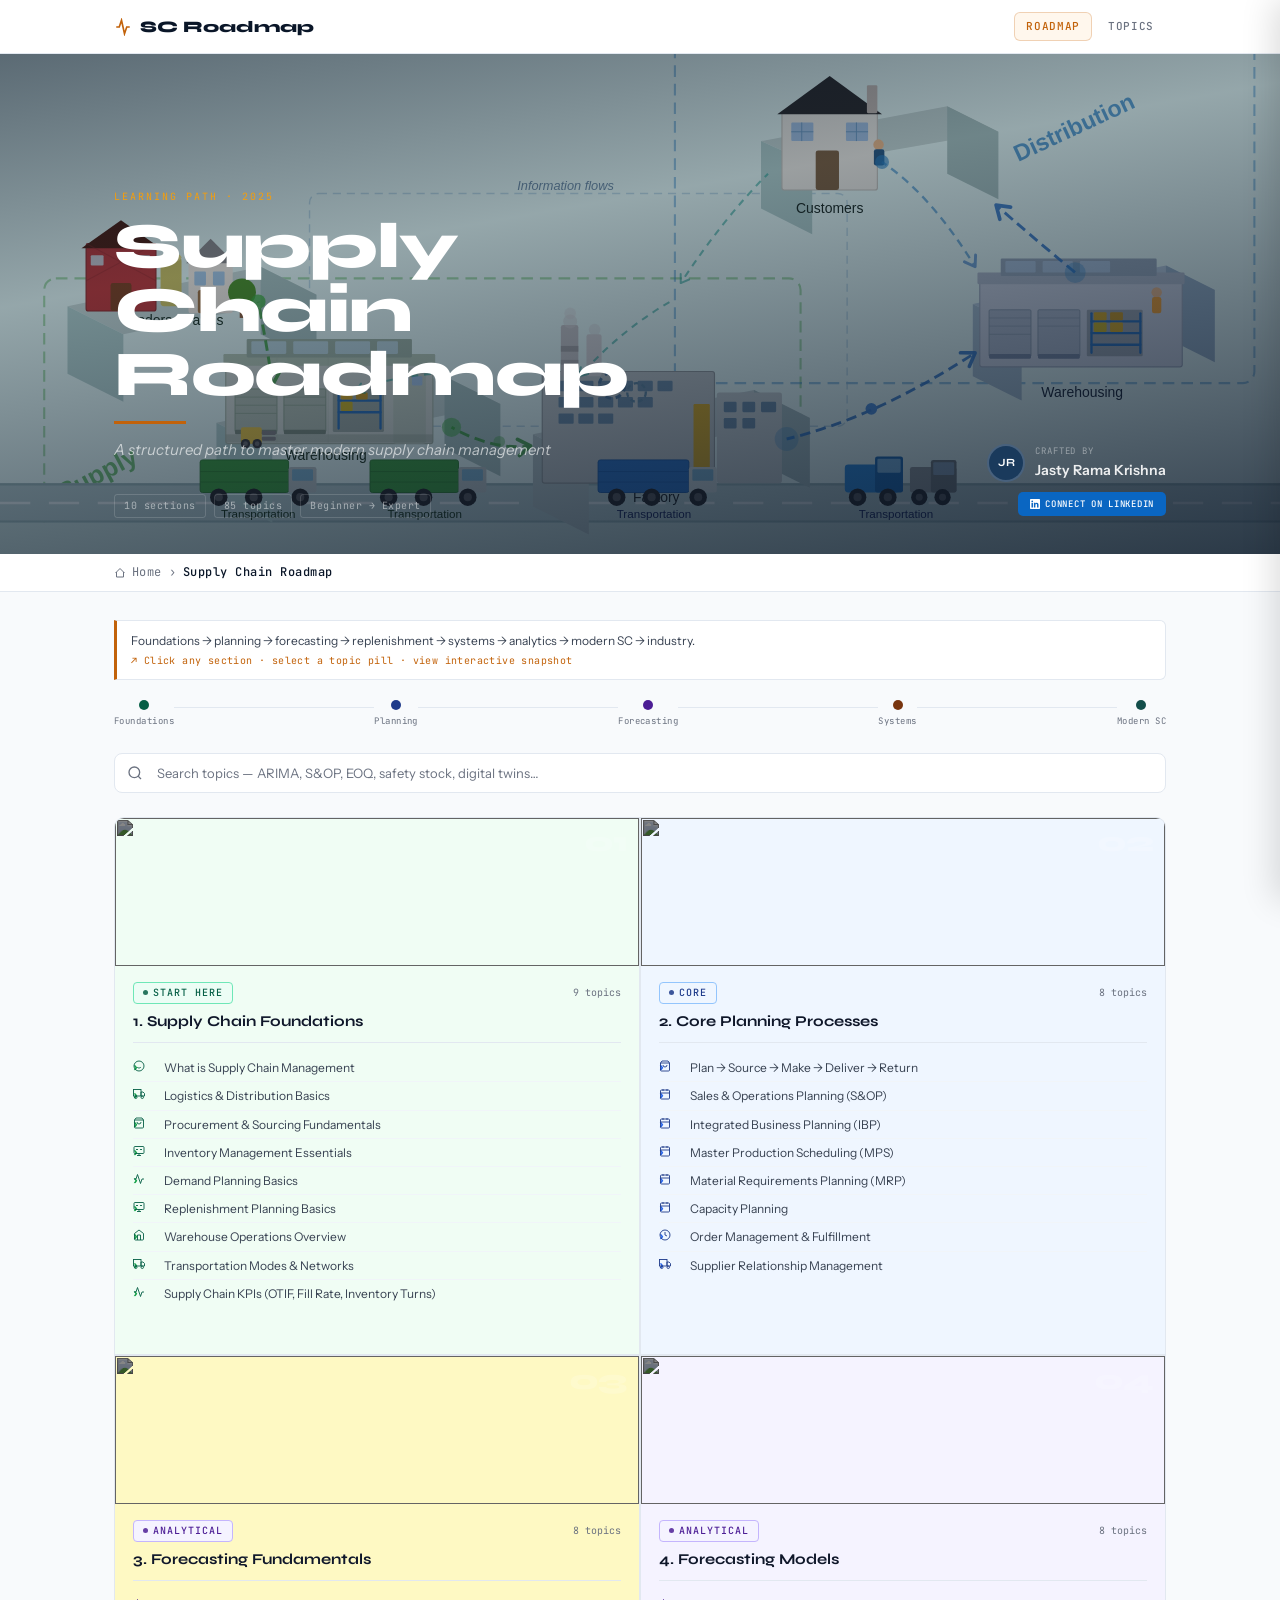
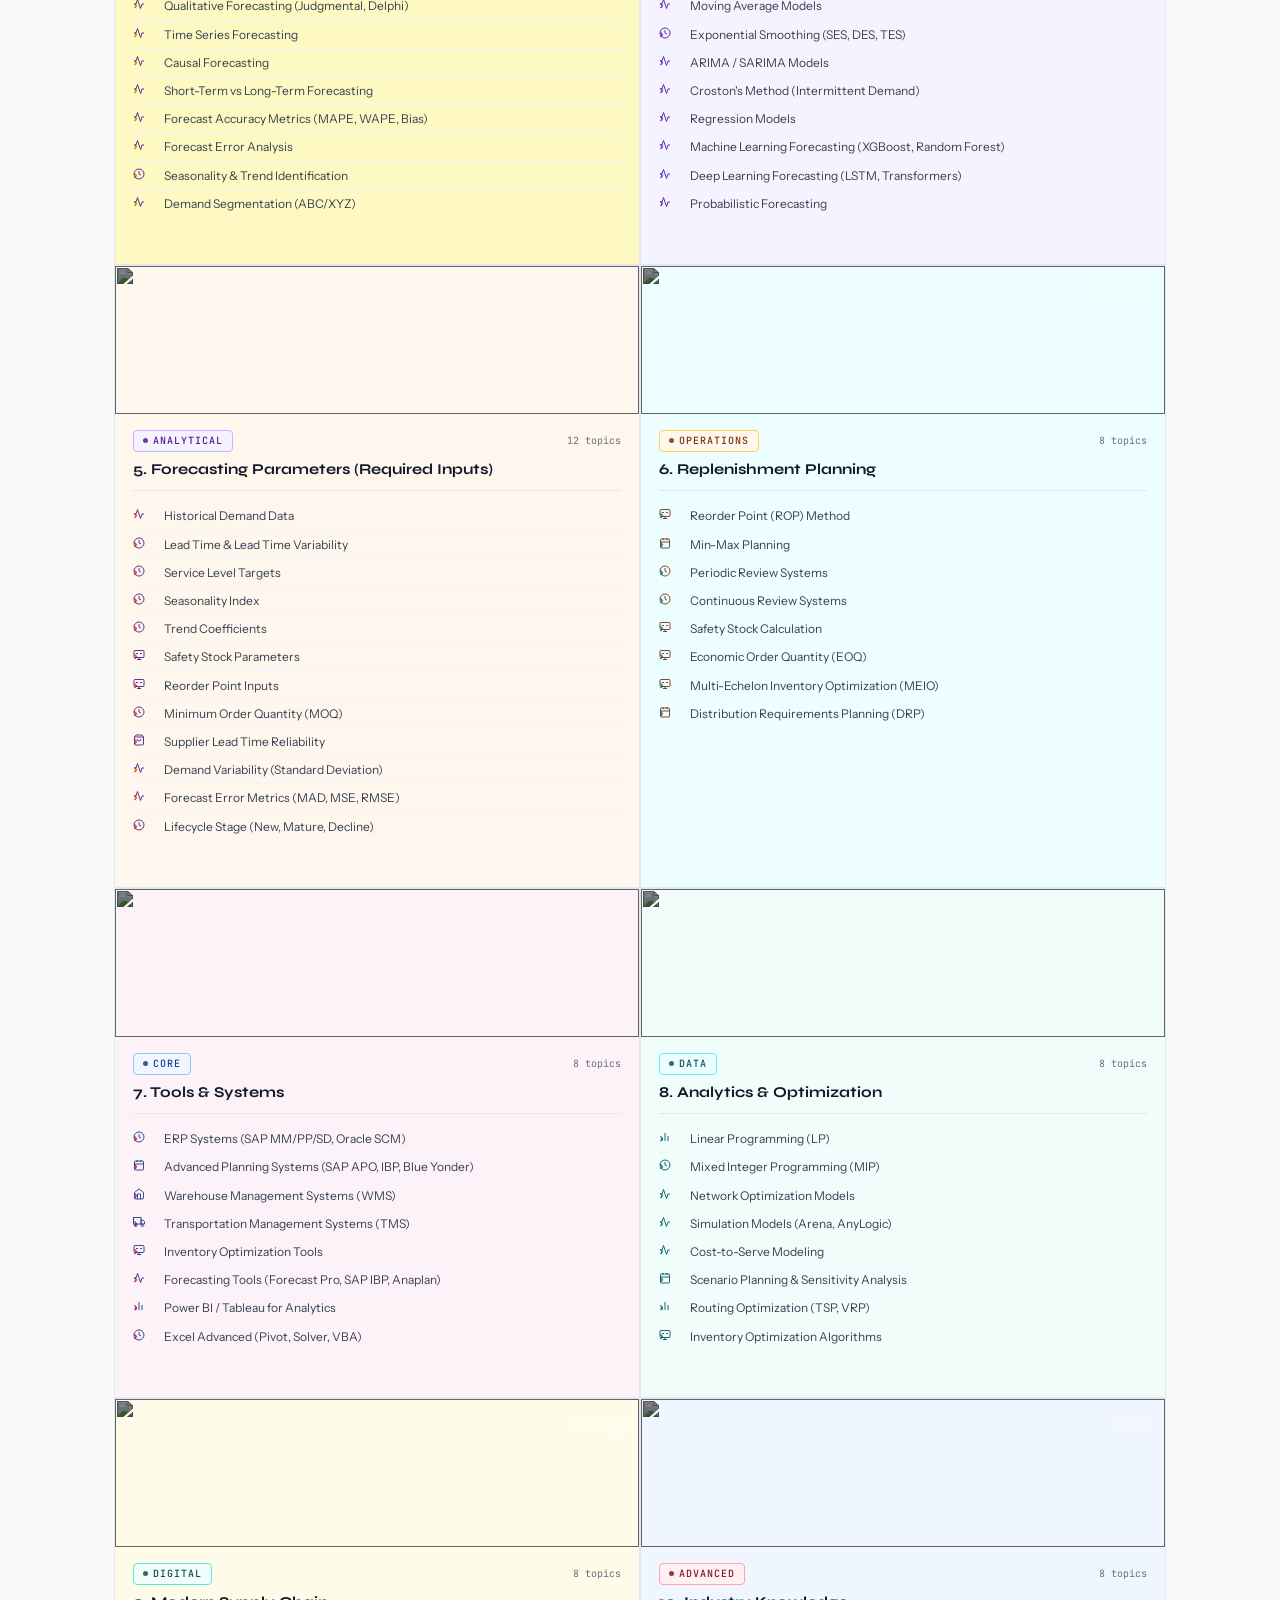
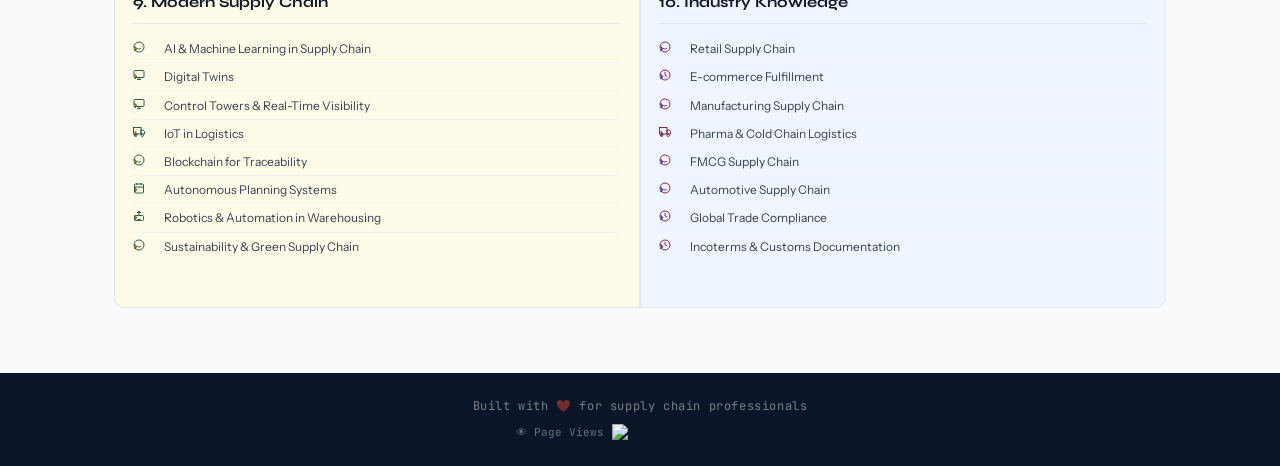
==== commit 4b87c42a: "Update print statement from 'Hello' to 'Goodbye'" ====
--- a/index.html
+++ b/index.html
@@ -37,22 +37,33 @@
 .nav-li:hover{background:#004182!important}
 
 /* HERO */
-.hero{position:relative;min-height:400px;display:flex;align-items:flex-end;overflow:hidden}
+.hero{position:relative;min-height:500px;display:flex;align-items:flex-end;overflow:hidden}
 .hero-bg{position:absolute;inset:0;width:100%;height:100%;object-fit:cover;object-position:center 40%}
-.hero-ov{position:absolute;inset:0;background:linear-gradient(170deg,rgba(10,22,40,.75) 0%,rgba(10,22,40,.5) 40%,rgba(10,22,40,.9) 100%)}
-.hero-content{position:relative;z-index:2;max-width:1100px;margin:0 auto;padding:64px 24px 44px;width:100%}
+.hero-ov{position:absolute;inset:0;background:linear-gradient(170deg,rgba(10,22,40,.62) 0%,rgba(10,22,40,.35) 35%,rgba(10,22,40,.82) 100%)}
+.hero-content{
+  position:relative;z-index:2;max-width:1100px;margin:0 auto;
+  padding:48px 24px 36px;width:100%;
+  display:flex;align-items:flex-end;justify-content:space-between;
+  min-height:calc(100% - 48px);flex-wrap:wrap;gap:12px;
+}
+.hero-left{display:flex;flex-direction:column;gap:0;max-width:520px}
+.hero-br{
+  display:flex;flex-direction:column;align-items:flex-end;gap:10px;
+  padding-bottom:2px;
+}
+.hero-author{display:flex;align-items:center;gap:10px;margin-bottom:0}
 .hero-eye{font-family:'JetBrains Mono',monospace;font-size:10px;letter-spacing:.2em;text-transform:uppercase;color:#f59e0b;margin-bottom:10px}
 .hero-h1{font-family:'Syne',sans-serif;font-size:clamp(36px,7vw,64px);font-weight:800;color:#fff;line-height:1.0;letter-spacing:-.02em}
 .hero-rule{width:72px;height:3px;background:#c2620a;margin:14px 0}
 .hero-sub{font-size:15px;color:rgba(255,255,255,.62);font-style:italic;margin-bottom:18px}
-.hero-author{display:flex;align-items:center;gap:10px;margin-bottom:14px}
+
 .hero-av{width:38px;height:38px;border-radius:50%;background:var(--navy2);border:2px solid rgba(255,255,255,.2);display:flex;align-items:center;justify-content:center;font-family:'Syne',sans-serif;font-weight:700;font-size:11px;color:#fff;flex-shrink:0}
 .hero-ainfo{display:flex;flex-direction:column;gap:0}
 .hero-crafted{font-family:'JetBrains Mono',monospace;font-size:9px;letter-spacing:.1em;text-transform:uppercase;color:rgba(255,255,255,.42)}
 .hero-aname{font-size:14px;font-weight:600;color:rgba(255,255,255,.9)}
 .hero-li{display:inline-flex;align-items:center;gap:5px;padding:5px 12px;font-family:'JetBrains Mono',monospace;font-size:9px;font-weight:500;letter-spacing:.08em;text-transform:uppercase;color:#fff;background:#0a66c2;border-radius:5px;text-decoration:none;margin-left:6px}
 .hero-li:hover{background:#004182}
-.hero-stats{display:flex;gap:8px;flex-wrap:wrap}
+.hero-stats{display:flex;gap:8px;flex-wrap:wrap;margin-top:14px}
 .hero-stat{font-family:'JetBrains Mono',monospace;font-size:10px;color:rgba(255,255,255,.5);border:1px solid rgba(255,255,255,.15);padding:3px 9px;border-radius:3px;letter-spacing:.05em}
 
 /* BREADCRUMB */
@@ -182,7 +193,7 @@
 .snap-banner{height:180px;position:relative;overflow:hidden;flex-shrink:0;border-radius:0}
 .snap-banner img{width:100%;height:100%;object-fit:cover;object-position:center;display:block;filter:brightness(.88) saturate(1.05)}
 .snap-banner-ov{position:absolute;inset:0}
-.snap-banner-lbl{position:absolute;bottom:8px;left:14px;font-family:'JetBrains Mono',monospace;font-size:9px;letter-spacing:.1em;text-transform:uppercase;color:rgba(255,255,255,.5)}
+
 .snap-visual{margin:0 14px 14px;border:1px solid var(--border);border-radius:8px;background:var(--bg2);padding:12px}
 .snap-vis-lbl{font-family:'JetBrains Mono',monospace;font-size:9px;letter-spacing:.1em;text-transform:uppercase;color:var(--text3);margin-bottom:8px;display:flex;align-items:center;gap:5px}
 .snap-vis-lbl svg{width:12px;height:12px}
@@ -354,16 +365,7 @@
   background:var(--navy);color:#fff;cursor:pointer;transition:background .15s;touch-action:manipulation;
 }
 .tmodal-foot-close:hover{background:var(--navy2)}
-.snap-expand-btn{
-  position:absolute;top:8px;right:8px;z-index:5;
-  width:30px;height:30px;border-radius:7px;
-  background:rgba(10,22,40,.6);border:1.5px solid rgba(255,255,255,.35);
-  color:#fff;cursor:pointer;display:flex;align-items:center;justify-content:center;
-  transition:background .15s,transform .15s;
-  backdrop-filter:blur(4px);touch-action:manipulation;
-}
-.snap-expand-btn:hover{background:rgba(10,22,40,.88);transform:scale(1.06)}
-.snap-expand-btn svg{width:14px;height:14px;flex-shrink:0;pointer-events:none}
+/* expand btn removed */
 @media(max-width:640px){
   .tmodal-centerer{padding:12px 8px 36px}
   .tmodal-hero{height:180px}
@@ -376,6 +378,53 @@
   .tmodal-title{font-size:16px}
   .tmodal-body{padding:14px 14px 20px}
 }
+
+.snap-expand-btn{position:absolute;top:8px;right:8px;z-index:5;width:30px;height:30px;border-radius:7px;background:rgba(10,22,40,.6);border:1.5px solid rgba(255,255,255,.35);color:#fff;cursor:pointer;display:flex;align-items:center;justify-content:center;transition:background .15s,transform .15s;backdrop-filter:blur(4px);touch-action:manipulation;}
+.snap-expand-btn:hover{background:rgba(10,22,40,.88);transform:scale(1.06)}
+.snap-expand-btn svg{width:14px;height:14px;flex-shrink:0;pointer-events:none}
+
+/* ── Per-tile pastel colours ── */
+.grid .sc:nth-child(1){background:#f0fdf4;}
+.grid .sc:nth-child(1) .sc-top-bar{background:#16a34a;}
+.grid .sc:nth-child(1) .sc-item::before{color:#16a34a;}
+.grid .sc:nth-child(1) .sc-cta{color:#16a34a;}
+.grid .sc:nth-child(2){background:#eff6ff;}
+.grid .sc:nth-child(2) .sc-top-bar{background:#2563eb;}
+.grid .sc:nth-child(2) .sc-item::before{color:#2563eb;}
+.grid .sc:nth-child(2) .sc-cta{color:#2563eb;}
+.grid .sc:nth-child(3){background:#fef9c3;}
+.grid .sc:nth-child(3) .sc-top-bar{background:#ca8a04;}
+.grid .sc:nth-child(3) .sc-item::before{color:#ca8a04;}
+.grid .sc:nth-child(3) .sc-cta{color:#ca8a04;}
+.grid .sc:nth-child(4){background:#f5f3ff;}
+.grid .sc:nth-child(4) .sc-top-bar{background:#7c3aed;}
+.grid .sc:nth-child(4) .sc-item::before{color:#7c3aed;}
+.grid .sc:nth-child(4) .sc-cta{color:#7c3aed;}
+.grid .sc:nth-child(5){background:#fff7ed;}
+.grid .sc:nth-child(5) .sc-top-bar{background:#ea580c;}
+.grid .sc:nth-child(5) .sc-item::before{color:#ea580c;}
+.grid .sc:nth-child(5) .sc-cta{color:#ea580c;}
+.grid .sc:nth-child(6){background:#ecfeff;}
+.grid .sc:nth-child(6) .sc-top-bar{background:#0891b2;}
+.grid .sc:nth-child(6) .sc-item::before{color:#0891b2;}
+.grid .sc:nth-child(6) .sc-cta{color:#0891b2;}
+.grid .sc:nth-child(7){background:#fdf2f8;}
+.grid .sc:nth-child(7) .sc-top-bar{background:#db2777;}
+.grid .sc:nth-child(7) .sc-item::before{color:#db2777;}
+.grid .sc:nth-child(7) .sc-cta{color:#db2777;}
+.grid .sc:nth-child(8){background:#f0fdfa;}
+.grid .sc:nth-child(8) .sc-top-bar{background:#0d9488;}
+.grid .sc:nth-child(8) .sc-item::before{color:#0d9488;}
+.grid .sc:nth-child(8) .sc-cta{color:#0d9488;}
+.grid .sc:nth-child(9){background:#fefce8;}
+.grid .sc:nth-child(9) .sc-top-bar{background:#a16207;}
+.grid .sc:nth-child(9) .sc-item::before{color:#a16207;}
+.grid .sc:nth-child(9) .sc-cta{color:#a16207;}
+.grid .sc:nth-child(10){background:#eff6ff;}
+.grid .sc:nth-child(10) .sc-top-bar{background:#1d4ed8;}
+.grid .sc:nth-child(10) .sc-item::before{color:#1d4ed8;}
+.grid .sc:nth-child(10) .sc-cta{color:#1d4ed8;}
+.grid .sc:hover{filter:brightness(.97)}
 </style>
 </head>
 <body>
@@ -389,37 +438,256 @@
     <div class="nav-links">
       <a href="#roadmap" class="nav-link act">Roadmap</a>
       <a href="#topics" class="nav-link">Topics</a>
-      <a href="https://www.linkedin.com/in/rama-krishna-jasty-ba8742199" target="_blank" rel="noopener noreferrer" class="nav-link nav-li">
-        <svg viewBox="0 0 24 24" fill="currentColor" width="11" height="11" aria-hidden="true"><path d="M20.447 20.452h-3.554v-5.569c0-1.328-.027-3.037-1.852-3.037-1.853 0-2.136 1.445-2.136 2.939v5.667H9.351V9h3.414v1.561h.046c.477-.9 1.637-1.85 3.37-1.85 3.601 0 4.267 2.37 4.267 5.455v6.286zM5.337 7.433a2.062 2.062 0 0 1-2.063-2.065 2.064 2.064 0 1 1 2.063 2.065zm1.782 13.019H3.555V9h3.564v11.452zM22.225 0H1.771C.792 0 0 .774 0 1.729v20.542C0 23.227.792 24 1.771 24h20.451C23.2 24 24 23.227 24 22.271V1.729C24 .774 23.2 0 22.222 0h.003z"/></svg>
-        Connect
-      </a>
+      
     </div>
   </div>
 </nav>
 
 <section class="hero" id="roadmap">
-  <img class="hero-bg" src="https://images.unsplash.com/photo-1494412519320-aa613dfb7738?w=1600&h=600&fit=crop&q=85&auto=format" alt="Aerial supply chain logistics hub"/>
+  <div class="hero-bg" style="position:absolute;inset:0;width:100%;height:100%;overflow:hidden">
+<style>
+@keyframes scDash{from{stroke-dashoffset:0}to{stroke-dashoffset:-44}}
+@keyframes scTruck{0%,100%{transform:translateY(0)}50%{transform:translateY(-2px)}}
+@keyframes scFork{0%,100%{transform:translateY(0)}50%{transform:translateY(-3px)}}
+@keyframes scSmoke{0%{transform:translateY(0) scale(1);opacity:.55}100%{transform:translateY(-22px) scale(1.8);opacity:0}}
+@keyframes scGear{from{transform:rotate(0deg)}to{transform:rotate(360deg)}}
+.sc-tb{animation:scTruck 1.8s ease-in-out infinite}
+.sc-tb2{animation:scTruck 1.8s ease-in-out infinite;animation-delay:.5s}
+.sc-tb3{animation:scTruck 1.8s ease-in-out infinite;animation-delay:1s}
+.sc-fb{animation:scFork 2s ease-in-out infinite}
+.sc-s1{animation:scSmoke 2.2s ease-out infinite}
+.sc-s2{animation:scSmoke 2.2s ease-out infinite;animation-delay:.75s}
+.sc-s3{animation:scSmoke 2.2s ease-out infinite;animation-delay:1.5s}
+.sc-g1{animation:scGear 4s linear infinite;transform-origin:526px 360px}
+.sc-g2{animation:scGear 4s linear infinite reverse;transform-origin:548px 366px}
+</style>
+<svg width="100%" height="100%" viewBox="0 0 1100 580" preserveAspectRatio="xMidYMid slice" xmlns="http://www.w3.org/2000/svg">
+<defs>
+  <marker id="hag" viewBox="0 0 10 10" refX="8" refY="5" markerWidth="7" markerHeight="7" orient="auto-start-reverse"><path d="M2 1L8 5L2 9" fill="none" stroke="#3a9a3a" stroke-width="1.8" stroke-linecap="round" stroke-linejoin="round"/></marker>
+  <marker id="hab" viewBox="0 0 10 10" refX="8" refY="5" markerWidth="7" markerHeight="7" orient="auto-start-reverse"><path d="M2 1L8 5L2 9" fill="none" stroke="#2a70c0" stroke-width="1.8" stroke-linecap="round" stroke-linejoin="round"/></marker>
+  <marker id="hat" viewBox="0 0 10 10" refX="8" refY="5" markerWidth="6" markerHeight="6" orient="auto-start-reverse"><path d="M2 1L8 5L2 9" fill="none" stroke="#1a9a8a" stroke-width="1.6" stroke-linecap="round" stroke-linejoin="round"/></marker>
+</defs>
+<!-- BG -->
+<rect width="1100" height="580" fill="#dff4f0"/>
+<!-- Supply / Distribution labels -->
+<text transform="translate(55,460) rotate(-28)" font-family="Arial,sans-serif" font-size="22" font-weight="800" fill="#4aaa4a" opacity=".75">Supply</text>
+<text transform="translate(875,168) rotate(-25)" font-family="Arial,sans-serif" font-size="20" font-weight="700" fill="#2a80c0" opacity=".75">Distribution</text>
+<!-- Bounding loops -->
+<rect x="38" y="268" width="650" height="278" rx="10" fill="none" stroke="#4aaa4a" stroke-width="1.8" stroke-dasharray="10,6" opacity=".45"/>
+<rect x="580" y="58" width="498" height="300" rx="10" fill="none" stroke="#2a80c0" stroke-width="1.8" stroke-dasharray="10,6" opacity=".45"/>
+<!-- Info flows box -->
+<rect x="266" y="195" width="462" height="200" rx="8" fill="none" stroke="#90b8d0" stroke-width="1.2" stroke-dasharray="7,5" opacity=".55"/>
+<text x="486" y="192" text-anchor="middle" font-family="Arial,sans-serif" font-size="11" fill="#6888a0" font-style="italic">Information flows</text>
+<!-- Road -->
+<rect x="0" y="444" width="1100" height="34" fill="#b0c8c8"/>
+<line x1="0" y1="461" x2="1100" y2="461" stroke="white" stroke-width="2" stroke-dasharray="26,16" opacity=".55"/>
+<rect x="0" y="444" width="1100" height="2" fill="#88a8a8" opacity=".7"/>
+<rect x="0" y="476" width="1100" height="2" fill="#88a8a8" opacity=".7"/>
+<!-- Ground -->
+<rect x="0" y="478" width="1100" height="102" fill="#c0d8d4"/>
+<!-- ── PLATFORMS ── -->
+<polygon points="58,292 224,258 272,282 106,316" fill="#c0d4d0"/><polygon points="224,258 272,282 272,340 224,316" fill="#a4c0bc"/><polygon points="58,292 106,316 106,374 58,350" fill="#acccc8"/>
+<polygon points="186,392 382,352 430,376 234,416" fill="#c0d4d0"/><polygon points="382,352 430,376 430,438 382,414" fill="#a4c0bc"/><polygon points="186,392 234,416 234,478 186,452" fill="#acccc8"/>
+<polygon points="458,402 648,364 696,388 506,426" fill="#bccccc"/><polygon points="648,364 696,388 696,448 648,424" fill="#a0b8b8"/><polygon points="458,402 506,426 506,488 458,464" fill="#aec0c0"/>
+<polygon points="654,150 814,120 858,142 698,170" fill="#c0d4d0"/><polygon points="814,120 858,142 858,200 814,178" fill="#a4c0bc"/><polygon points="654,150 698,170 698,230 654,208" fill="#acccc8"/>
+<polygon points="836,290 1002,257 1044,278 878,311" fill="#b4c8d8"/><polygon points="1002,257 1044,278 1044,340 1002,319" fill="#96b0c4"/><polygon points="836,290 878,311 878,373 836,352" fill="#a4bccb"/>
+<!-- ── VENDOR/FARM ── -->
+<rect x="74" y="238" width="60" height="58" rx="2" fill="#b83838"/><rect x="74" y="238" width="60" height="58" rx="2" fill="none" stroke="#8c2828" stroke-width="1"/>
+<polygon points="70,242 104,218 138,242" fill="#4a1e10"/>
+<line x1="74" y1="238" x2="134" y2="270" stroke="#8c2828" stroke-width="1" opacity=".4"/><line x1="134" y1="238" x2="74" y2="270" stroke="#8c2828" stroke-width="1" opacity=".4"/>
+<rect x="95" y="272" width="18" height="24" rx="2" fill="#7a4020"/>
+<rect x="78" y="248" width="11" height="9" rx="1" fill="#c8e8f0" opacity=".8"/><rect x="118" y="248" width="11" height="9" rx="1" fill="#c8e8f0" opacity=".8"/>
+<rect x="138" y="250" width="18" height="42" rx="3" fill="#c8c060"/><ellipse cx="147" cy="250" rx="9" ry="4" fill="#e0d880"/>
+<rect x="162" y="252" width="38" height="46" rx="2" fill="#ece8de"/>
+<polygon points="160,255 181,234 202,255" fill="#888"/>
+<rect x="167" y="262" width="10" height="12" rx="1" fill="#a0c4e0"/><rect x="183" y="262" width="10" height="12" rx="1" fill="#a0c4e0"/>
+<rect x="170" y="278" width="13" height="20" rx="2" fill="#9a7040"/>
+<rect x="206" y="286" width="5" height="16" fill="#8b5e3c"/><ellipse cx="208" cy="280" rx="12" ry="12" fill="#4a9028"/>
+<text x="148" y="308" text-anchor="middle" font-family="Arial,sans-serif" font-size="12" fill="#1a3020">Vendors / Farms</text>
+<!-- ── SUPPLY WAREHOUSE ── -->
+<rect x="194" y="335" width="178" height="75" rx="2" fill="#ccd4cc"/><rect x="194" y="335" width="178" height="75" rx="2" fill="none" stroke="#a4b4a4" stroke-width="1"/>
+<rect x="192" y="333" width="182" height="10" rx="1" fill="#b0c4b0"/>
+<rect x="212" y="320" width="142" height="16" rx="1" fill="#9ab0a0"/>
+<rect x="216" y="322" width="30" height="11" rx="1" fill="#c0e0ee" opacity=".7"/><rect x="252" y="322" width="30" height="11" rx="1" fill="#c0e0ee" opacity=".7"/><rect x="288" y="322" width="30" height="11" rx="1" fill="#c0e0ee" opacity=".7"/><rect x="324" y="322" width="18" height="11" rx="1" fill="#c0e0ee" opacity=".7"/>
+<rect x="202" y="363" width="36" height="37" rx="1" fill="#aebcae"/><rect x="202" y="363" width="36" height="37" rx="1" fill="none" stroke="#88a088" stroke-width=".8"/>
+<line x1="202" y1="370" x2="238" y2="370" stroke="#88a088" stroke-width=".6"/><line x1="202" y1="377" x2="238" y2="377" stroke="#88a088" stroke-width=".6"/><line x1="202" y1="384" x2="238" y2="384" stroke="#88a088" stroke-width=".6"/>
+<rect x="244" y="363" width="36" height="37" rx="1" fill="#aebcae"/><rect x="244" y="363" width="36" height="37" rx="1" fill="none" stroke="#88a088" stroke-width=".8"/>
+<line x1="244" y1="370" x2="280" y2="370" stroke="#88a088" stroke-width=".6"/><line x1="244" y1="377" x2="280" y2="377" stroke="#88a088" stroke-width=".6"/>
+<rect x="286" y="363" width="44" height="37" rx="1" fill="#889890" opacity=".75"/>
+<rect x="290" y="366" width="2" height="32" rx="1" fill="#2a70b8"/><rect x="326" y="366" width="2" height="32" rx="1" fill="#2a70b8"/>
+<rect x="290" y="372" width="38" height="2" rx="1" fill="#2a70b8"/><rect x="290" y="382" width="38" height="2" rx="1" fill="#2a70b8"/>
+<rect x="293" y="366" width="10" height="6" rx="1" fill="#d4a820"/><rect x="306" y="366" width="10" height="6" rx="1" fill="#c89820"/><rect x="293" y="374" width="10" height="8" rx="1" fill="#c8b020"/>
+<rect x="202" y="398" width="36" height="4" rx="1" fill="#7a8a7a"/><rect x="244" y="398" width="36" height="4" rx="1" fill="#7a8a7a"/>
+<line x1="238" y1="333" x2="238" y2="410" stroke="#a4b4a4" stroke-width=".6" opacity=".5"/>
+<line x1="282" y1="333" x2="282" y2="410" stroke="#a4b4a4" stroke-width=".6" opacity=".5"/>
+<rect x="338" y="345" width="28" height="65" rx="2" fill="#bccabc"/>
+<rect x="342" y="352" width="9" height="8" rx="1" fill="#a0c0e0"/><rect x="354" y="352" width="9" height="8" rx="1" fill="#a0c0e0"/>
+<rect x="194" y="402" width="178" height="7" rx="0" fill="#98a898" opacity=".5"/>
+<g class="sc-fb" style="transform-origin:215px 406px">
+  <rect x="207" y="396" width="18" height="14" rx="2" fill="#e0c040"/>
+  <rect x="225" y="399" width="12" height="3.5" rx="1" fill="#808080"/><rect x="225" y="404" width="12" height="3.5" rx="1" fill="#808080"/>
+  <circle cx="211" cy="410" r="4" fill="#383838"/><circle cx="211" cy="410" r="2" fill="#686868"/>
+  <circle cx="221" cy="410" r="4" fill="#383838"/><circle cx="221" cy="410" r="2" fill="#686868"/>
+</g>
+<text x="280" y="424" text-anchor="middle" font-family="Arial,sans-serif" font-size="12" fill="#1a301a">Warehousing</text>
+<!-- ── FACTORY ── -->
+<rect x="466" y="348" width="148" height="96" rx="2" fill="#b8c0c0"/><rect x="466" y="348" width="148" height="96" rx="2" fill="none" stroke="#909898" stroke-width="1"/>
+<rect x="480" y="356" width="13" height="9" rx="1" fill="#6888a0"/><rect x="497" y="356" width="13" height="9" rx="1" fill="#6888a0"/><rect x="514" y="356" width="13" height="9" rx="1" fill="#6888a0"/><rect x="531" y="356" width="13" height="9" rx="1" fill="#6888a0"/><rect x="548" y="356" width="13" height="9" rx="1" fill="#6888a0"/><rect x="565" y="356" width="13" height="9" rx="1" fill="#6888a0"/>
+<rect x="480" y="370" width="13" height="9" rx="1" fill="#6888a0"/><rect x="497" y="370" width="13" height="9" rx="1" fill="#6888a0"/><rect x="514" y="370" width="13" height="9" rx="1" fill="#6888a0"/><rect x="531" y="370" width="13" height="9" rx="1" fill="#6888a0"/><rect x="548" y="370" width="13" height="9" rx="1" fill="#6888a0"/>
+<rect x="480" y="384" width="13" height="9" rx="1" fill="#6888a0"/><rect x="497" y="384" width="13" height="9" rx="1" fill="#6888a0"/><rect x="514" y="384" width="13" height="9" rx="1" fill="#6888a0"/>
+<rect x="596" y="376" width="14" height="68" rx="1" fill="#d4a820"/>
+<rect x="482" y="308" width="15" height="44" rx="2" fill="#c0c0c0"/><rect x="504" y="316" width="13" height="36" rx="2" fill="#d0d0d0"/>
+<rect x="482" y="326" width="15" height="5" fill="#a0a0a0"/><rect x="482" y="338" width="15" height="4" fill="#a8a8a8"/>
+<circle cx="490" cy="305" r="6" fill="#d0d0d0" class="sc-s1" opacity=".5"/>
+<circle cx="490" cy="298" r="5" fill="#d4d4d4" class="sc-s2" opacity=".45"/>
+<circle cx="511" cy="312" r="5" fill="#d0d0d0" class="sc-s3" opacity=".45"/>
+<rect x="616" y="366" width="56" height="78" rx="2" fill="#bec8c8"/>
+<rect x="622" y="374" width="11" height="9" rx="1" fill="#6888a0"/><rect x="638" y="374" width="11" height="9" rx="1" fill="#6888a0"/><rect x="654" y="374" width="13" height="9" rx="1" fill="#6888a0"/>
+<rect x="622" y="388" width="11" height="9" rx="1" fill="#6888a0"/><rect x="638" y="388" width="11" height="9" rx="1" fill="#6888a0"/>
+<circle class="sc-g1" cx="526" cy="360" r="11" fill="none" stroke="#4a7090" stroke-width="2.5" stroke-dasharray="5,4"/>
+<circle class="sc-g2" cx="547" cy="366" r="8" fill="none" stroke="#5a8098" stroke-width="2" stroke-dasharray="4,3"/>
+<text x="564" y="460" text-anchor="middle" font-family="Arial,sans-serif" font-size="12" fill="#1a2020">Factory</text>
+<!-- ── CUSTOMER HOUSE ── -->
+<rect x="672" y="124" width="82" height="68" rx="2" fill="#e8e8e0"/><rect x="672" y="124" width="82" height="68" rx="2" fill="none" stroke="#c0c0b8" stroke-width="1"/>
+<polygon points="668,127 713,94 758,127" fill="#282828"/>
+<rect x="745" y="102" width="9" height="24" rx="1" fill="#c0b8b0"/>
+<rect x="680" y="134" width="19" height="16" rx="1" fill="#a0c0e0"/>
+<line x1="689" y1="134" x2="689" y2="150" stroke="#6898c0" stroke-width=".8"/><line x1="680" y1="142" x2="699" y2="142" stroke="#6898c0" stroke-width=".8"/>
+<rect x="727" y="134" width="19" height="16" rx="1" fill="#a0c0e0"/>
+<line x1="736" y1="134" x2="736" y2="150" stroke="#6898c0" stroke-width=".8"/><line x1="727" y1="142" x2="746" y2="142" stroke="#6898c0" stroke-width=".8"/>
+<rect x="701" y="158" width="20" height="34" rx="2" fill="#7a6040"/>
+<circle cx="755" cy="153" r="4.5" fill="#e8b888"/>
+<rect x="751" y="157" width="9" height="14" rx="2" fill="#285880"/>
+<text x="713" y="212" text-anchor="middle" font-family="Arial,sans-serif" font-size="12" fill="#182820">Customers</text>
+<!-- ── DIST WAREHOUSE ── -->
+<rect x="842" y="265" width="174" height="79" rx="2" fill="#c8d0dc"/><rect x="842" y="265" width="174" height="79" rx="2" fill="none" stroke="#9ca8b8" stroke-width="1"/>
+<rect x="840" y="263" width="178" height="10" rx="1" fill="#aebac8"/>
+<rect x="860" y="251" width="134" height="15" rx="1" fill="#96a8b8"/>
+<rect x="864" y="253" width="26" height="10" rx="1" fill="#b0cce4" opacity=".7"/><rect x="896" y="253" width="26" height="10" rx="1" fill="#b0cce4" opacity=".7"/><rect x="928" y="253" width="26" height="10" rx="1" fill="#b0cce4" opacity=".7"/>
+<rect x="850" y="295" width="36" height="40" rx="1" fill="#acb8c8"/><rect x="850" y="295" width="36" height="40" rx="1" fill="none" stroke="#8898a8" stroke-width=".8"/>
+<line x1="850" y1="302" x2="886" y2="302" stroke="#8898a8" stroke-width=".6"/><line x1="850" y1="309" x2="886" y2="309" stroke="#8898a8" stroke-width=".6"/><line x1="850" y1="316" x2="886" y2="316" stroke="#8898a8" stroke-width=".6"/>
+<rect x="892" y="295" width="36" height="40" rx="1" fill="#acb8c8"/><rect x="892" y="295" width="36" height="40" rx="1" fill="none" stroke="#8898a8" stroke-width=".8"/>
+<line x1="892" y1="302" x2="928" y2="302" stroke="#8898a8" stroke-width=".6"/><line x1="892" y1="309" x2="928" y2="309" stroke="#8898a8" stroke-width=".6"/>
+<rect x="934" y="295" width="48" height="40" rx="1" fill="#869098" opacity=".7"/>
+<rect x="937" y="297" width="2" height="36" rx="1" fill="#2a70b8"/><rect x="979" y="297" width="2" height="36" rx="1" fill="#2a70b8"/>
+<rect x="937" y="304" width="44" height="2" rx="1" fill="#2a70b8"/><rect x="937" y="314" width="44" height="2" rx="1" fill="#2a70b8"/><rect x="937" y="324" width="44" height="2" rx="1" fill="#2a70b8"/>
+<rect x="940" y="297" width="11" height="7" rx="1" fill="#d4a820"/><rect x="954" y="297" width="11" height="7" rx="1" fill="#c89820"/>
+<rect x="940" y="306" width="11" height="8" rx="1" fill="#c8b020"/><rect x="954" y="306" width="11" height="8" rx="1" fill="#d4a820"/>
+<rect x="850" y="333" width="36" height="4" rx="1" fill="#7888a0"/><rect x="892" y="333" width="36" height="4" rx="1" fill="#7888a0"/>
+<circle cx="994" cy="280" r="4.5" fill="#e8b888"/>
+<rect x="990" y="284" width="8" height="14" rx="2" fill="#f0a030"/>
+<text x="930" y="370" text-anchor="middle" font-family="Arial,sans-serif" font-size="12" fill="#162030">Warehousing</text>
+<!-- ── TRUCKS ON ROAD ── -->
+<!-- Truck 1 vendor→wh -->
+<g class="sc-tb" style="transform-origin:248px 454px">
+  <rect x="172" y="424" width="76" height="28" rx="2" fill="#3a9a3a"/><rect x="172" y="424" width="76" height="28" rx="2" fill="none" stroke="#2a7a2a" stroke-width=".8"/>
+  <line x1="172" y1="434" x2="248" y2="434" stroke="#2a7a2a" stroke-width=".6"/><line x1="172" y1="443" x2="248" y2="443" stroke="#2a7a2a" stroke-width=".6"/>
+  <rect x="248" y="430" width="24" height="22" rx="2" fill="#b4c0c0"/><rect x="251" y="432" width="18" height="10" rx="1" fill="#7aaec8"/>
+  <circle cx="188" cy="456" r="7.5" fill="#242424"/><circle cx="188" cy="456" r="3.5" fill="#545454"/>
+  <circle cx="218" cy="456" r="7.5" fill="#242424"/><circle cx="218" cy="456" r="3.5" fill="#545454"/>
+  <circle cx="258" cy="456" r="7.5" fill="#242424"/><circle cx="258" cy="456" r="3.5" fill="#545454"/>
+</g>
+<text x="222" y="474" text-anchor="middle" font-family="Arial,sans-serif" font-size="10" fill="#143014">Transportation</text>
+<!-- Truck 2 wh→factory -->
+<g class="sc-tb2" style="transform-origin:380px 454px">
+  <rect x="318" y="424" width="76" height="28" rx="2" fill="#3a9a3a"/><rect x="318" y="424" width="76" height="28" rx="2" fill="none" stroke="#2a7a2a" stroke-width=".8"/>
+  <line x1="318" y1="434" x2="394" y2="434" stroke="#2a7a2a" stroke-width=".6"/><line x1="318" y1="443" x2="394" y2="443" stroke="#2a7a2a" stroke-width=".6"/>
+  <rect x="394" y="430" width="24" height="22" rx="2" fill="#b4c0c0"/><rect x="397" y="432" width="18" height="10" rx="1" fill="#7aaec8"/>
+  <circle cx="334" cy="456" r="7.5" fill="#242424"/><circle cx="334" cy="456" r="3.5" fill="#545454"/>
+  <circle cx="364" cy="456" r="7.5" fill="#242424"/><circle cx="364" cy="456" r="3.5" fill="#545454"/>
+  <circle cx="402" cy="456" r="7.5" fill="#242424"/><circle cx="402" cy="456" r="3.5" fill="#545454"/>
+</g>
+<text x="365" y="474" text-anchor="middle" font-family="Arial,sans-serif" font-size="10" fill="#143014">Transportation</text>
+<!-- Truck 3 factory→dist wh (blue) -->
+<g class="sc-tb3" style="transform-origin:578px 454px">
+  <rect x="514" y="424" width="78" height="28" rx="2" fill="#2a70c0"/><rect x="514" y="424" width="78" height="28" rx="2" fill="none" stroke="#1a58a0" stroke-width=".8"/>
+  <line x1="514" y1="434" x2="592" y2="434" stroke="#1a58a0" stroke-width=".6"/><line x1="514" y1="443" x2="592" y2="443" stroke="#1a58a0" stroke-width=".6"/>
+  <rect x="592" y="430" width="24" height="22" rx="2" fill="#c4d0d0"/><rect x="595" y="432" width="18" height="10" rx="1" fill="#7aaec8"/>
+  <circle cx="530" cy="456" r="7.5" fill="#242424"/><circle cx="530" cy="456" r="3.5" fill="#545454"/>
+  <circle cx="560" cy="456" r="7.5" fill="#242424"/><circle cx="560" cy="456" r="3.5" fill="#545454"/>
+  <circle cx="600" cy="456" r="7.5" fill="#242424"/><circle cx="600" cy="456" r="3.5" fill="#545454"/>
+</g>
+<text x="562" y="474" text-anchor="middle" font-family="Arial,sans-serif" font-size="10" fill="#142054">Transportation</text>
+<!-- Van + small truck dist→customer -->
+<g class="sc-tb" style="transform-origin:780px 454px;animation-delay:.9s">
+  <rect x="726" y="428" width="47" height="24" rx="3" fill="#2a88d8"/><rect x="752" y="421" width="24" height="31" rx="2" fill="#1a68b0"/><rect x="754" y="423" width="20" height="12" rx="1" fill="#78b4de"/>
+  <circle cx="737" cy="456" r="7.5" fill="#242424"/><circle cx="737" cy="456" r="3.5" fill="#545454"/>
+  <circle cx="763" cy="456" r="7.5" fill="#242424"/><circle cx="763" cy="456" r="3.5" fill="#545454"/>
+  <rect x="782" y="430" width="40" height="22" rx="2" fill="#909898"/><rect x="800" y="424" width="22" height="28" rx="2" fill="#707878"/><rect x="802" y="426" width="18" height="11" rx="1" fill="#88a0b4"/>
+  <circle cx="790" cy="456" r="7" fill="#242424"/><circle cx="790" cy="456" r="3" fill="#545454"/>
+  <circle cx="810" cy="456" r="7" fill="#242424"/><circle cx="810" cy="456" r="3" fill="#545454"/>
+</g>
+<text x="770" y="474" text-anchor="middle" font-family="Arial,sans-serif" font-size="10" fill="#142054">Transportation</text>
+<!-- ── ANIMATED FLOW ARROWS ── -->
+<path d="M 222,288 Q 232,340 234,360" fill="none" stroke="#3a9a3a" stroke-width="2.5" stroke-dasharray="9,5" marker-end="url(#hag)" opacity=".85">
+  <animate attributeName="stroke-dashoffset" from="0" to="-44" dur="1.3s" repeatCount="indefinite"/>
+</path>
+<path d="M 388,396 Q 424,416 456,412" fill="none" stroke="#3a9a3a" stroke-width="2.5" stroke-dasharray="9,5" marker-end="url(#hag)" opacity=".85">
+  <animate attributeName="stroke-dashoffset" from="0" to="-44" dur="1.3s" repeatCount="indefinite" begin=".35s"/>
+</path>
+<path d="M 676,406 Q 752,388 838,332" fill="none" stroke="#2a70c0" stroke-width="2.5" stroke-dasharray="9,5" marker-end="url(#hab)" opacity=".85">
+  <animate attributeName="stroke-dashoffset" from="0" to="-44" dur="1.3s" repeatCount="indefinite" begin=".7s"/>
+</path>
+<path d="M 924,263 Q 882,228 856,205" fill="none" stroke="#2a70c0" stroke-width="2.5" stroke-dasharray="9,5" marker-end="url(#hab)" opacity=".85">
+  <animate attributeName="stroke-dashoffset" from="0" to="-44" dur="1.3s" repeatCount="indefinite" begin="1.05s"/>
+</path>
+<path d="M 758,168 Q 800,196 838,258" fill="none" stroke="#2a80c0" stroke-width="2" stroke-dasharray="7,5" marker-end="url(#hab)" opacity=".6">
+  <animate attributeName="stroke-dashoffset" from="0" to="-36" dur="1.8s" repeatCount="indefinite" begin=".2s"/>
+</path>
+<!-- Info flow lines -->
+<path d="M 660,178 Q 622,216 585,272" fill="none" stroke="#1a9a8a" stroke-width="1.8" stroke-dasharray="6,5" marker-end="url(#hat)" opacity=".55">
+  <animate attributeName="stroke-dashoffset" from="0" to="-33" dur="2s" repeatCount="indefinite"/>
+</path>
+<path d="M 576,288 Q 534,312 498,352" fill="none" stroke="#1a9a8a" stroke-width="1.8" stroke-dasharray="6,5" marker-end="url(#hat)" opacity=".55">
+  <animate attributeName="stroke-dashoffset" from="0" to="-33" dur="2s" repeatCount="indefinite" begin=".5s"/>
+</path>
+<path d="M 374,350 Q 336,352 306,365" fill="none" stroke="#1a9a8a" stroke-width="1.8" stroke-dasharray="6,5" marker-end="url(#hat)" opacity=".55">
+  <animate attributeName="stroke-dashoffset" from="0" to="-33" dur="2s" repeatCount="indefinite" begin="1s"/>
+</path>
+<!-- Pulsing nodes -->
+<circle cx="222" cy="288" r="5" fill="#3aaa3a"><animate attributeName="r" values="5;11;5" dur="2.1s" repeatCount="indefinite"/><animate attributeName="opacity" values=".9;.2;.9" dur="2.1s" repeatCount="indefinite"/></circle>
+<circle cx="388" cy="396" r="5" fill="#3aaa3a"><animate attributeName="r" values="5;11;5" dur="2.1s" repeatCount="indefinite" begin=".35s"/><animate attributeName="opacity" values=".9;.2;.9" dur="2.1s" repeatCount="indefinite" begin=".35s"/></circle>
+<circle cx="676" cy="406" r="5" fill="#2a80c0"><animate attributeName="r" values="5;11;5" dur="2.1s" repeatCount="indefinite" begin=".7s"/><animate attributeName="opacity" values=".9;.2;.9" dur="2.1s" repeatCount="indefinite" begin=".7s"/></circle>
+<circle cx="924" cy="263" r="5" fill="#2a80c0"><animate attributeName="r" values="5;10;5" dur="2.1s" repeatCount="indefinite" begin="1.05s"/><animate attributeName="opacity" values=".9;.2;.9" dur="2.1s" repeatCount="indefinite" begin="1.05s"/></circle>
+<circle cx="758" cy="168" r="4" fill="#2a80c0"><animate attributeName="r" values="4;9;4" dur="2.1s" repeatCount="indefinite" begin=".2s"/><animate attributeName="opacity" values=".9;.2;.9" dur="2.1s" repeatCount="indefinite" begin=".2s"/></circle>
+<!-- Travelling dots -->
+<circle r="5" fill="#4aaa4a" opacity=".9">
+  <animateMotion dur="3s" repeatCount="indefinite" path="M 224,290 Q 250,355 290,380 Q 340,410 390,398 Q 430,412 458,410 Q 520,402 578,380"/>
+  <animate attributeName="opacity" values=".9;.9;.4;0" dur="3s" repeatCount="indefinite"/>
+</circle>
+<circle r="5" fill="#3a80d0" opacity=".9">
+  <animateMotion dur="2.6s" repeatCount="indefinite" begin="1.2s" path="M 678,406 Q 752,386 840,330 Q 900,292 926,265"/>
+  <animate attributeName="opacity" values=".9;.9;.4;0" dur="2.6s" repeatCount="indefinite" begin="1.2s"/>
+</circle>
+</svg>
+</div>
   <div class="hero-ov"></div>
   <div class="hero-content">
-    <div class="hero-eye">Learning Path · 2025</div>
-    <h1 class="hero-h1">Supply Chain<br>Roadmap</h1>
-    <div class="hero-rule"></div>
-    <p class="hero-sub">A structured path to master modern supply chain management</p>
-    <div class="hero-author">
-      <div class="hero-av" aria-hidden="true">JR</div>
-      <div class="hero-ainfo">
-        <span class="hero-crafted">Crafted by</span>
-        <span class="hero-aname">Jasty Rama Krishna</span>
+    <!-- TOP-LEFT: title block -->
+    <div class="hero-left">
+      <div class="hero-eye">Learning Path · 2025</div>
+      <h1 class="hero-h1">Supply Chain<br>Roadmap</h1>
+      <div class="hero-rule"></div>
+      <p class="hero-sub">A structured path to master modern supply chain management</p>
+      <div class="hero-stats">
+        <span class="hero-stat">10 sections</span>
+        <span class="hero-stat">85 topics</span>
+        <span class="hero-stat">Beginner → Expert</span>
+      </div>
+    </div>
+    <!-- BOTTOM-RIGHT: author + LinkedIn -->
+    <div class="hero-br">
+      <div class="hero-author">
+        <div class="hero-av" aria-hidden="true">JR</div>
+        <div class="hero-ainfo">
+          <span class="hero-crafted">Crafted by</span>
+          <span class="hero-aname">Jasty Rama Krishna</span>
+        </div>
       </div>
       <a class="hero-li" href="https://www.linkedin.com/in/rama-krishna-jasty-ba8742199" target="_blank" rel="noopener noreferrer">
         <svg viewBox="0 0 24 24" fill="currentColor" width="10" height="10" aria-hidden="true"><path d="M20.447 20.452h-3.554v-5.569c0-1.328-.027-3.037-1.852-3.037-1.853 0-2.136 1.445-2.136 2.939v5.667H9.351V9h3.414v1.561h.046c.477-.9 1.637-1.85 3.37-1.85 3.601 0 4.267 2.37 4.267 5.455v6.286zM5.337 7.433a2.062 2.062 0 0 1-2.063-2.065 2.064 2.064 0 1 1 2.063 2.065zm1.782 13.019H3.555V9h3.564v11.452zM22.225 0H1.771C.792 0 0 .774 0 1.729v20.542C0 23.227.792 24 1.771 24h20.451C23.2 24 24 23.227 24 22.271V1.729C24 .774 23.2 0 22.222 0h.003z"/></svg>
         Connect on LinkedIn
       </a>
-    </div>
-    <div class="hero-stats">
-      <span class="hero-stat">10 sections</span>
-      <span class="hero-stat">85 topics</span>
-      <span class="hero-stat">Beginner → Expert</span>
     </div>
   </div>
 </section>
@@ -2790,8 +3058,10 @@
     <div class="snap">
       <div class="snap-banner">
         <img src="${img}" alt="${name}" loading="lazy"/>
-        <div class="snap-banner-lbl" style="background:rgba(0,0,0,.45);padding:3px 8px;border-radius:3px;font-size:8px">${name}</div>
-        <button class="snap-expand-btn" data-topic="${name}"" onclick="var n=this.getAttribute('data-topic');openTopicModal(n,curSection?curSection.badge:'',curSection?getBadgeCls(curSection.badge):'')" aria-label="Expand full topic view">
+        <button class="snap-expand-btn"
+          data-topic="${name}"
+          onclick="(function(b){var n=b.getAttribute('data-topic');openTopicModal(n,curSection?curSection.badge:'',curSection?getBadgeCls(curSection.badge):'');})(this)"
+          aria-label="Expand topic" title="Expand topic">
           <svg viewBox="0 0 24 24" fill="none" stroke="currentColor" stroke-width="2.2" aria-hidden="true"><path d="M15 3h6v6M9 21H3v-6M21 3l-7 7M3 21l7-7"/></svg>
         </button>
       </div>
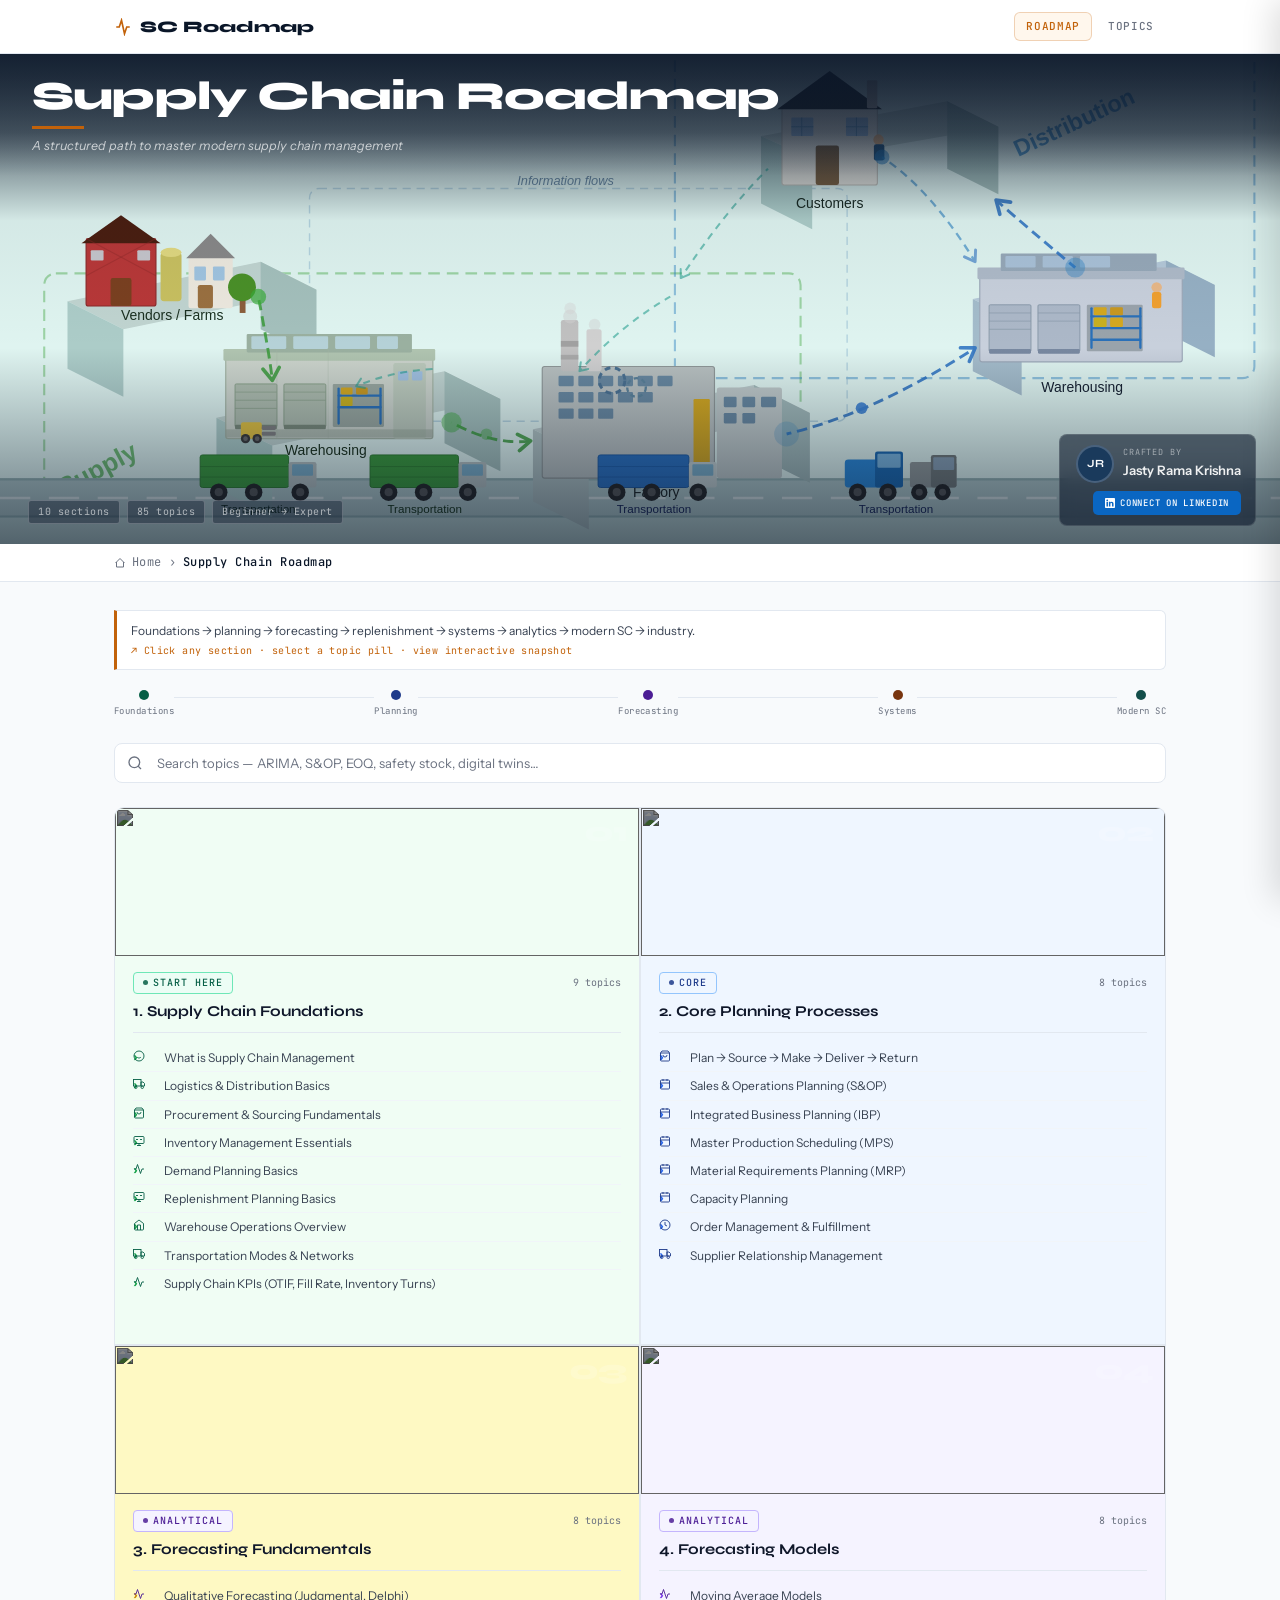
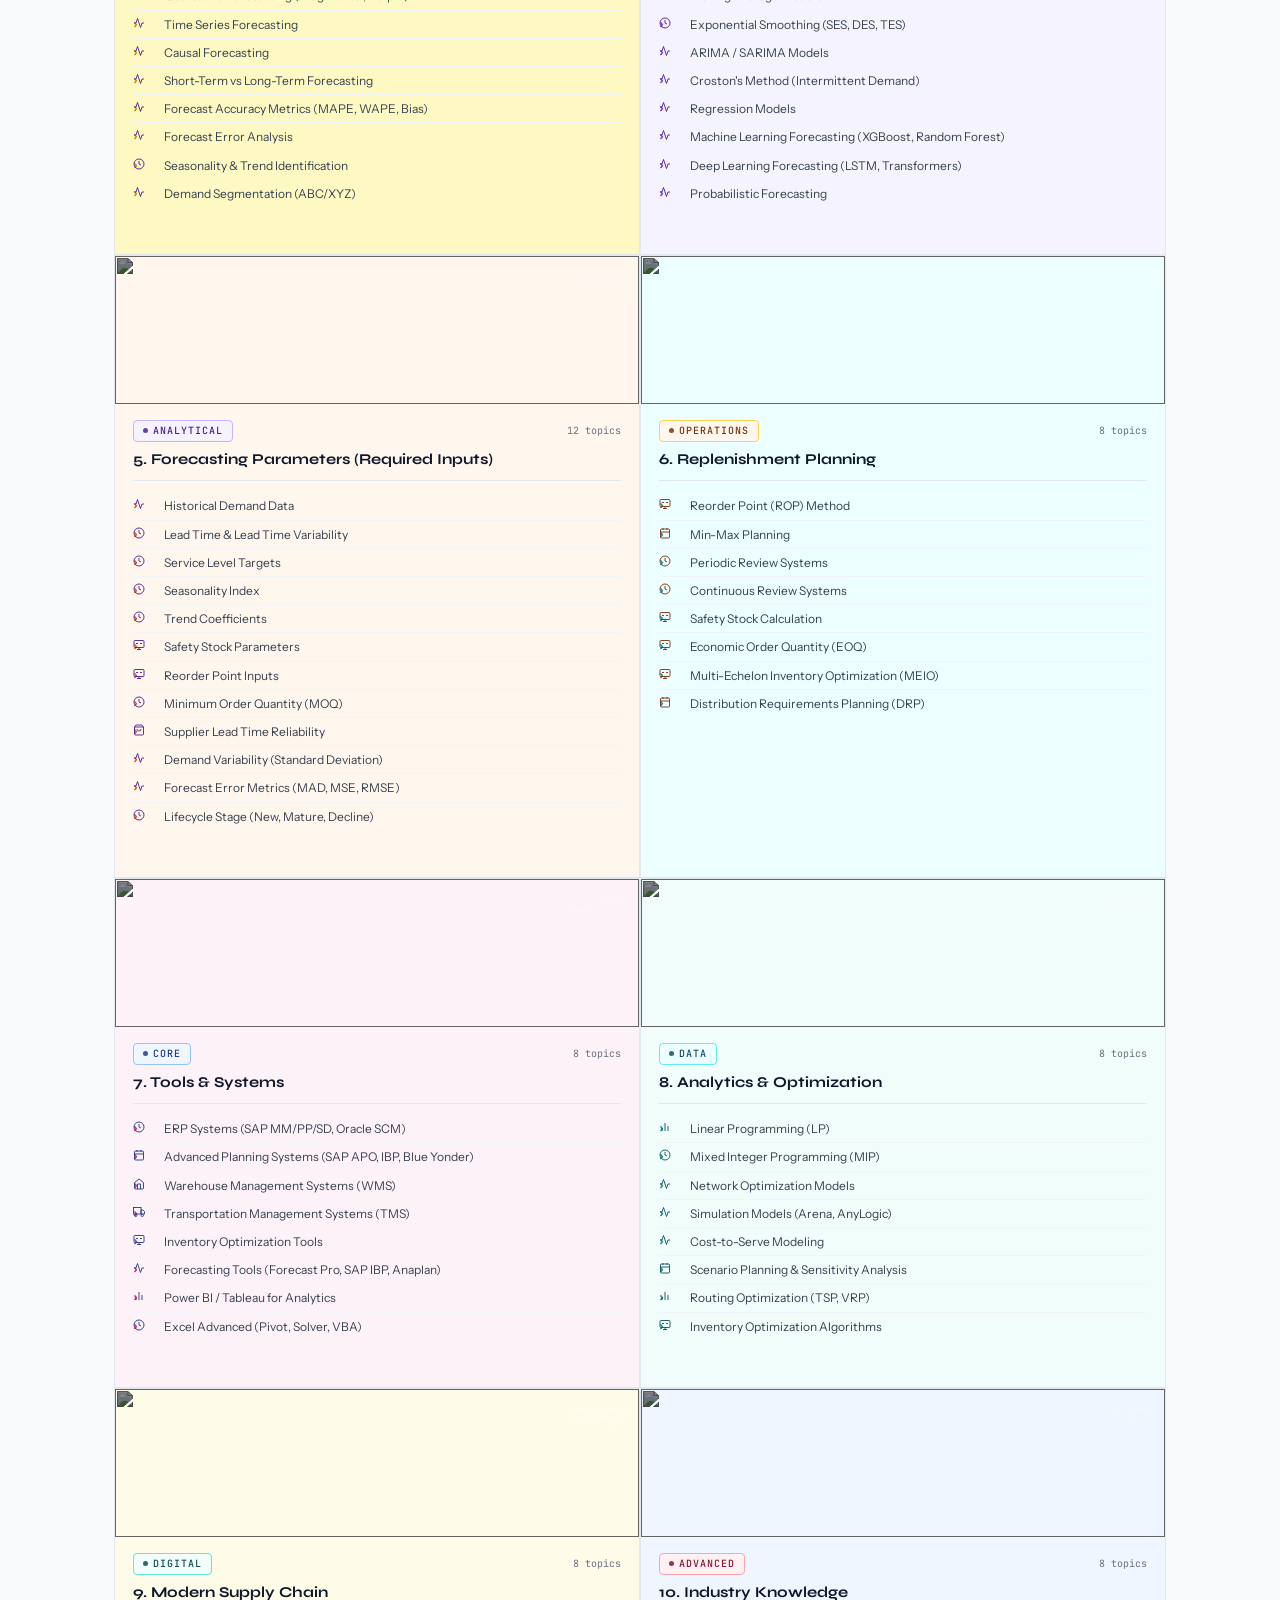
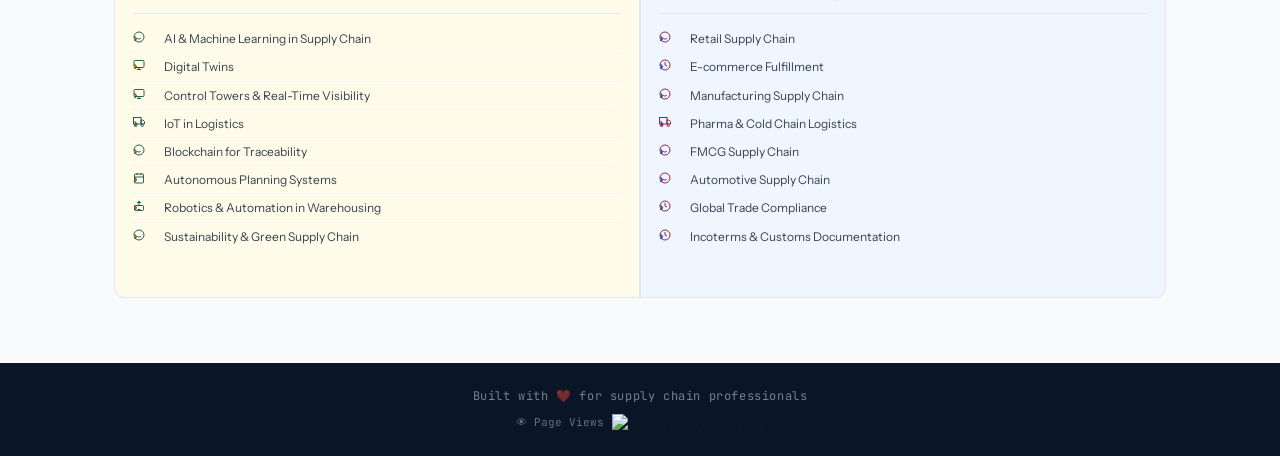
==== commit ad238c9c: "Refactor hero section styles and content Updated hero section styles and content for improved layout" ====
--- a/index.html
+++ b/index.html
@@ -37,25 +37,17 @@
 .nav-li:hover{background:#004182!important}
 
 /* HERO */
-.hero{position:relative;min-height:500px;display:flex;align-items:flex-end;overflow:hidden}
+.hero{position:relative;min-height:490px;display:flex;align-items:stretch;overflow:hidden}
 .hero-bg{position:absolute;inset:0;width:100%;height:100%;object-fit:cover;object-position:center 40%}
-.hero-ov{position:absolute;inset:0;background:linear-gradient(170deg,rgba(10,22,40,.62) 0%,rgba(10,22,40,.35) 35%,rgba(10,22,40,.82) 100%)}
-.hero-content{
-  position:relative;z-index:2;max-width:1100px;margin:0 auto;
-  padding:48px 24px 36px;width:100%;
-  display:flex;align-items:flex-end;justify-content:space-between;
-  min-height:calc(100% - 48px);flex-wrap:wrap;gap:12px;
-}
-.hero-left{display:flex;flex-direction:column;gap:0;max-width:520px}
-.hero-br{
-  display:flex;flex-direction:column;align-items:flex-end;gap:10px;
-  padding-bottom:2px;
-}
-.hero-author{display:flex;align-items:center;gap:10px;margin-bottom:0}
+.hero-ov{position:absolute;inset:0;background:linear-gradient(180deg,rgba(10,22,40,.68) 0%,rgba(10,22,40,.55) 14%,rgba(10,22,40,.12) 28%,rgba(10,22,40,.0) 55%,rgba(10,22,40,.55) 100%)}
+
+
+
+
 .hero-eye{font-family:'JetBrains Mono',monospace;font-size:10px;letter-spacing:.2em;text-transform:uppercase;color:#f59e0b;margin-bottom:10px}
-.hero-h1{font-family:'Syne',sans-serif;font-size:clamp(36px,7vw,64px);font-weight:800;color:#fff;line-height:1.0;letter-spacing:-.02em}
-.hero-rule{width:72px;height:3px;background:#c2620a;margin:14px 0}
-.hero-sub{font-size:15px;color:rgba(255,255,255,.62);font-style:italic;margin-bottom:18px}
+
+
+
 
 .hero-av{width:38px;height:38px;border-radius:50%;background:var(--navy2);border:2px solid rgba(255,255,255,.2);display:flex;align-items:center;justify-content:center;font-family:'Syne',sans-serif;font-weight:700;font-size:11px;color:#fff;flex-shrink:0}
 .hero-ainfo{display:flex;flex-direction:column;gap:0}
@@ -63,8 +55,8 @@
 .hero-aname{font-size:14px;font-weight:600;color:rgba(255,255,255,.9)}
 .hero-li{display:inline-flex;align-items:center;gap:5px;padding:5px 12px;font-family:'JetBrains Mono',monospace;font-size:9px;font-weight:500;letter-spacing:.08em;text-transform:uppercase;color:#fff;background:#0a66c2;border-radius:5px;text-decoration:none;margin-left:6px}
 .hero-li:hover{background:#004182}
-.hero-stats{display:flex;gap:8px;flex-wrap:wrap;margin-top:14px}
-.hero-stat{font-family:'JetBrains Mono',monospace;font-size:10px;color:rgba(255,255,255,.5);border:1px solid rgba(255,255,255,.15);padding:3px 9px;border-radius:3px;letter-spacing:.05em}
+
+
 
 /* BREADCRUMB */
 .bc{background:#fff;border-bottom:1px solid var(--border)}
@@ -262,7 +254,7 @@
 .footer-vc-lbl{font-family:'JetBrains Mono',monospace;font-size:11px;color:rgba(255,255,255,.38)}
 
 /* RESPONSIVE */
-@media(max-width:640px){.grid{grid-template-columns:1fr}.hero-h1{font-size:34px}.drawer{width:100vw}.nav-link:not(.nav-li,.act){display:none}}
+@media(max-width:640px){.grid{grid-template-columns:1fr}.drawer{width:100vw}.nav-link:not(.nav-li,.act){display:none}}
 @media(max-width:900px){.grid{grid-template-columns:1fr}}
 
 /* ── Full-screen topic quick-view modal ─────────────────────── */
@@ -425,6 +417,60 @@
 .grid .sc:nth-child(10) .sc-item::before{color:#1d4ed8;}
 .grid .sc:nth-child(10) .sc-cta{color:#1d4ed8;}
 .grid .sc:hover{filter:brightness(.97)}
+
+/* ── HERO OVERLAY ── */
+.hero-ov{position:absolute;inset:0;background:linear-gradient(180deg,rgba(10,22,40,.80) 0%,rgba(10,22,40,.65) 16%,rgba(10,22,40,.05) 34%,rgba(10,22,40,.0) 60%,rgba(10,22,40,.60) 100%)}
+
+/* ── HERO CONTENT wrapper ── */
+.hero-content{position:absolute;inset:0;z-index:2;pointer-events:none}
+
+/* ── TITLE STRIP — top of hero, full width dark band ── */
+.hero-title-strip{
+  position:absolute;top:0;left:0;right:0;
+  padding:20px 32px 20px;
+  background:linear-gradient(180deg,rgba(10,22,40,.75) 0%,rgba(10,22,40,0) 100%);
+  pointer-events:all;
+}
+.hero-h1{
+  font-family:'Syne',sans-serif;
+  font-size:clamp(22px,3.6vw,40px);
+  font-weight:800;color:#fff;
+  line-height:1.1;letter-spacing:-.02em;
+}
+.hero-rule{width:52px;height:3px;background:#c2620a;margin:8px 0 7px}
+.hero-sub{font-size:12.5px;color:rgba(255,255,255,.70);font-style:italic}
+
+/* ── STATS PILLS — bottom-left ── */
+.hero-stats-strip{
+  position:absolute;bottom:20px;left:28px;
+  display:flex;gap:7px;flex-wrap:wrap;
+  pointer-events:all;
+}
+.hero-stat{
+  font-family:'JetBrains Mono',monospace;font-size:10px;
+  color:rgba(255,255,255,.60);
+  border:1px solid rgba(255,255,255,.22);
+  padding:3px 9px;border-radius:3px;letter-spacing:.05em;
+  background:rgba(10,22,40,.40);
+}
+
+/* ── AUTHOR + LINKEDIN — bottom-right ── */
+.hero-br{
+  position:absolute;bottom:18px;right:24px;
+  display:flex;flex-direction:column;align-items:flex-end;gap:8px;
+  pointer-events:all;
+  background:rgba(10,22,40,.58);
+  padding:10px 14px 10px 16px;border-radius:8px;
+  border:1px solid rgba(255,255,255,.12);
+  backdrop-filter:blur(8px);
+}
+.hero-author{display:flex;align-items:center;gap:9px}
+.hero-av{width:38px;height:38px;border-radius:50%;background:var(--navy2);border:2px solid rgba(255,255,255,.2);display:flex;align-items:center;justify-content:center;font-family:'Syne',sans-serif;font-weight:700;font-size:11px;color:#fff;flex-shrink:0}
+.hero-ainfo{display:flex;flex-direction:column;gap:0}
+.hero-crafted{font-family:'JetBrains Mono',monospace;font-size:8.5px;letter-spacing:.1em;text-transform:uppercase;color:rgba(255,255,255,.50)}
+.hero-aname{font-size:13px;font-weight:600;color:rgba(255,255,255,.92)}
+.hero-li{display:inline-flex;align-items:center;gap:5px;padding:5px 12px;font-family:'JetBrains Mono',monospace;font-size:9px;font-weight:500;letter-spacing:.08em;text-transform:uppercase;color:#fff;background:#0a66c2;border-radius:5px;text-decoration:none}
+.hero-li:hover{background:#004182}
 </style>
 </head>
 <body>
@@ -663,19 +709,22 @@
 </div>
   <div class="hero-ov"></div>
   <div class="hero-content">
-    <!-- TOP-LEFT: title block -->
-    <div class="hero-left">
-      <div class="hero-eye">Learning Path · 2025</div>
-      <h1 class="hero-h1">Supply Chain<br>Roadmap</h1>
+
+    <!-- TITLE STRIP — pinned to very top -->
+    <div class="hero-title-strip">
+      <h1 class="hero-h1">Supply Chain Roadmap</h1>
       <div class="hero-rule"></div>
       <p class="hero-sub">A structured path to master modern supply chain management</p>
-      <div class="hero-stats">
-        <span class="hero-stat">10 sections</span>
-        <span class="hero-stat">85 topics</span>
-        <span class="hero-stat">Beginner → Expert</span>
-      </div>
     </div>
-    <!-- BOTTOM-RIGHT: author + LinkedIn -->
+
+    <!-- BOTTOM-LEFT — stats pills -->
+    <div class="hero-stats-strip">
+      <span class="hero-stat">10 sections</span>
+      <span class="hero-stat">85 topics</span>
+      <span class="hero-stat">Beginner &#x2192; Expert</span>
+    </div>
+
+    <!-- BOTTOM-RIGHT — author + LinkedIn (unchanged position) -->
     <div class="hero-br">
       <div class="hero-author">
         <div class="hero-av" aria-hidden="true">JR</div>
@@ -689,6 +738,7 @@
         Connect on LinkedIn
       </a>
     </div>
+
   </div>
 </section>
 
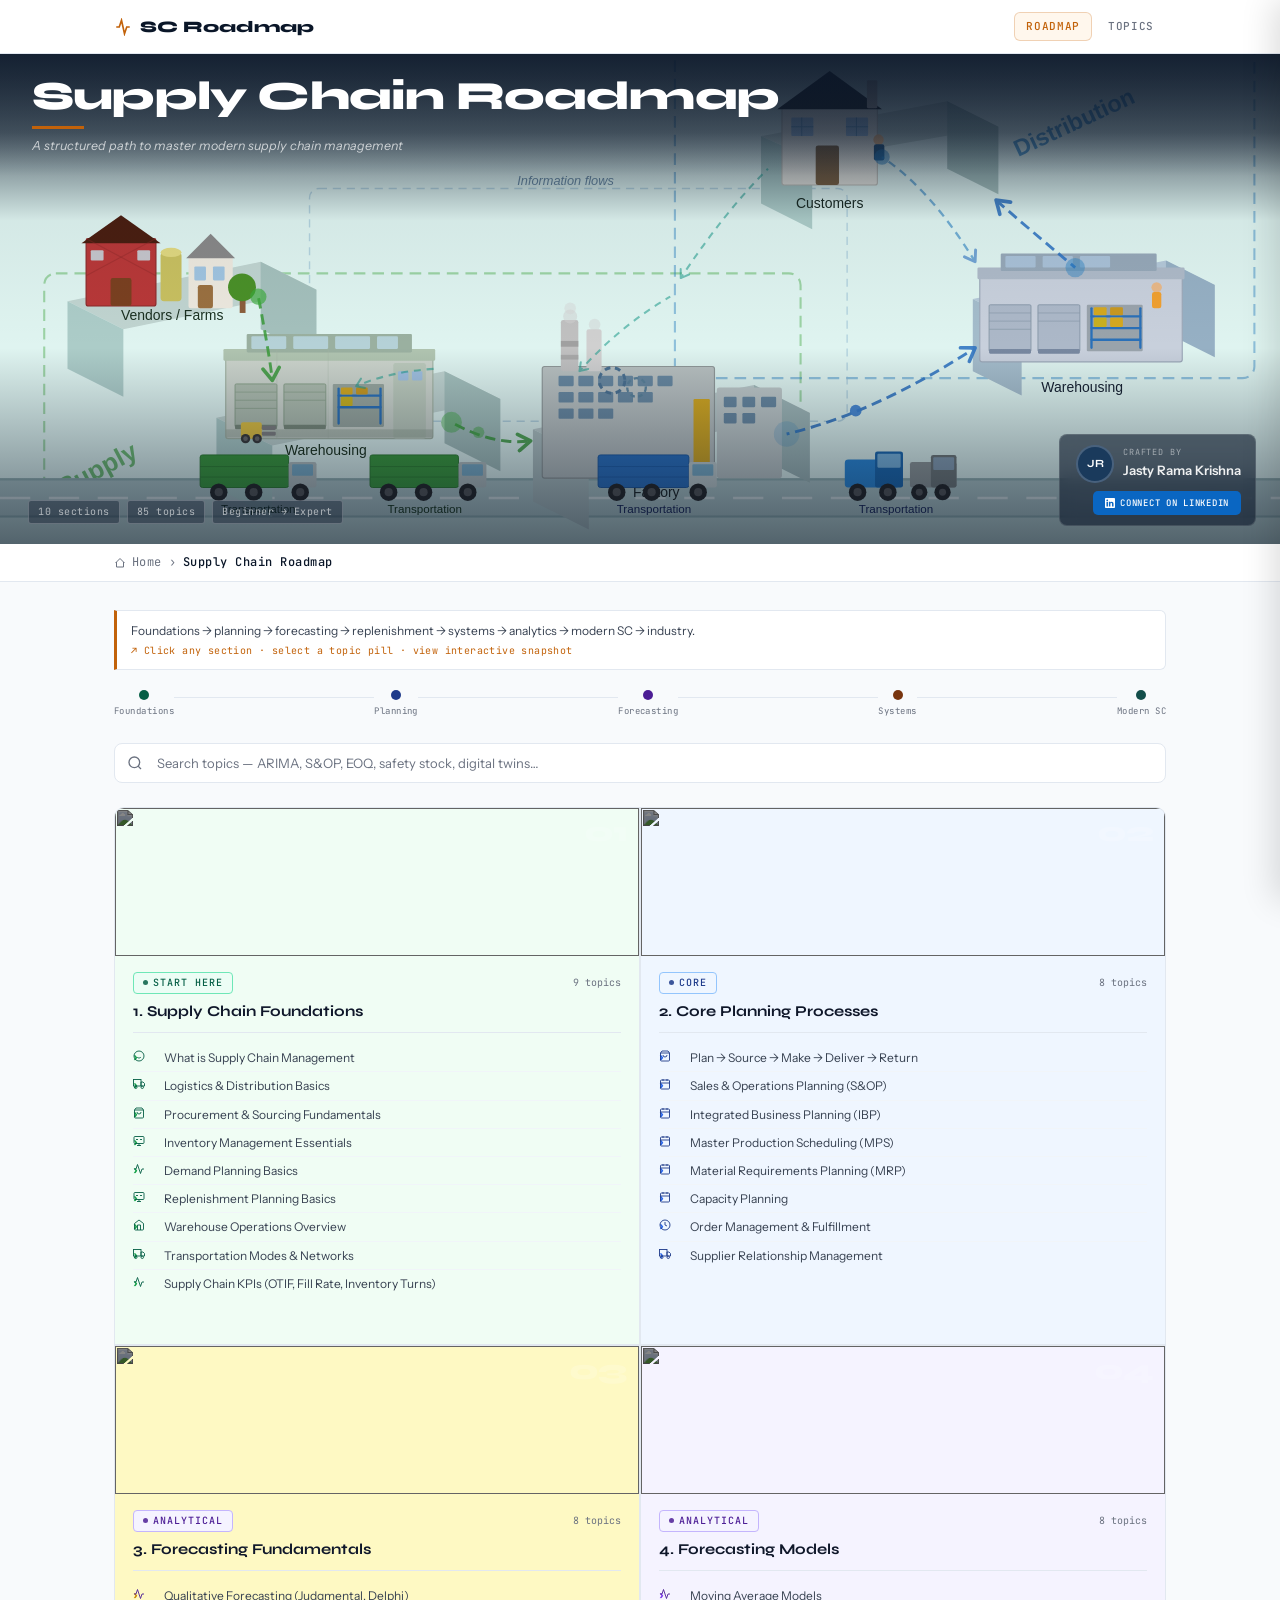
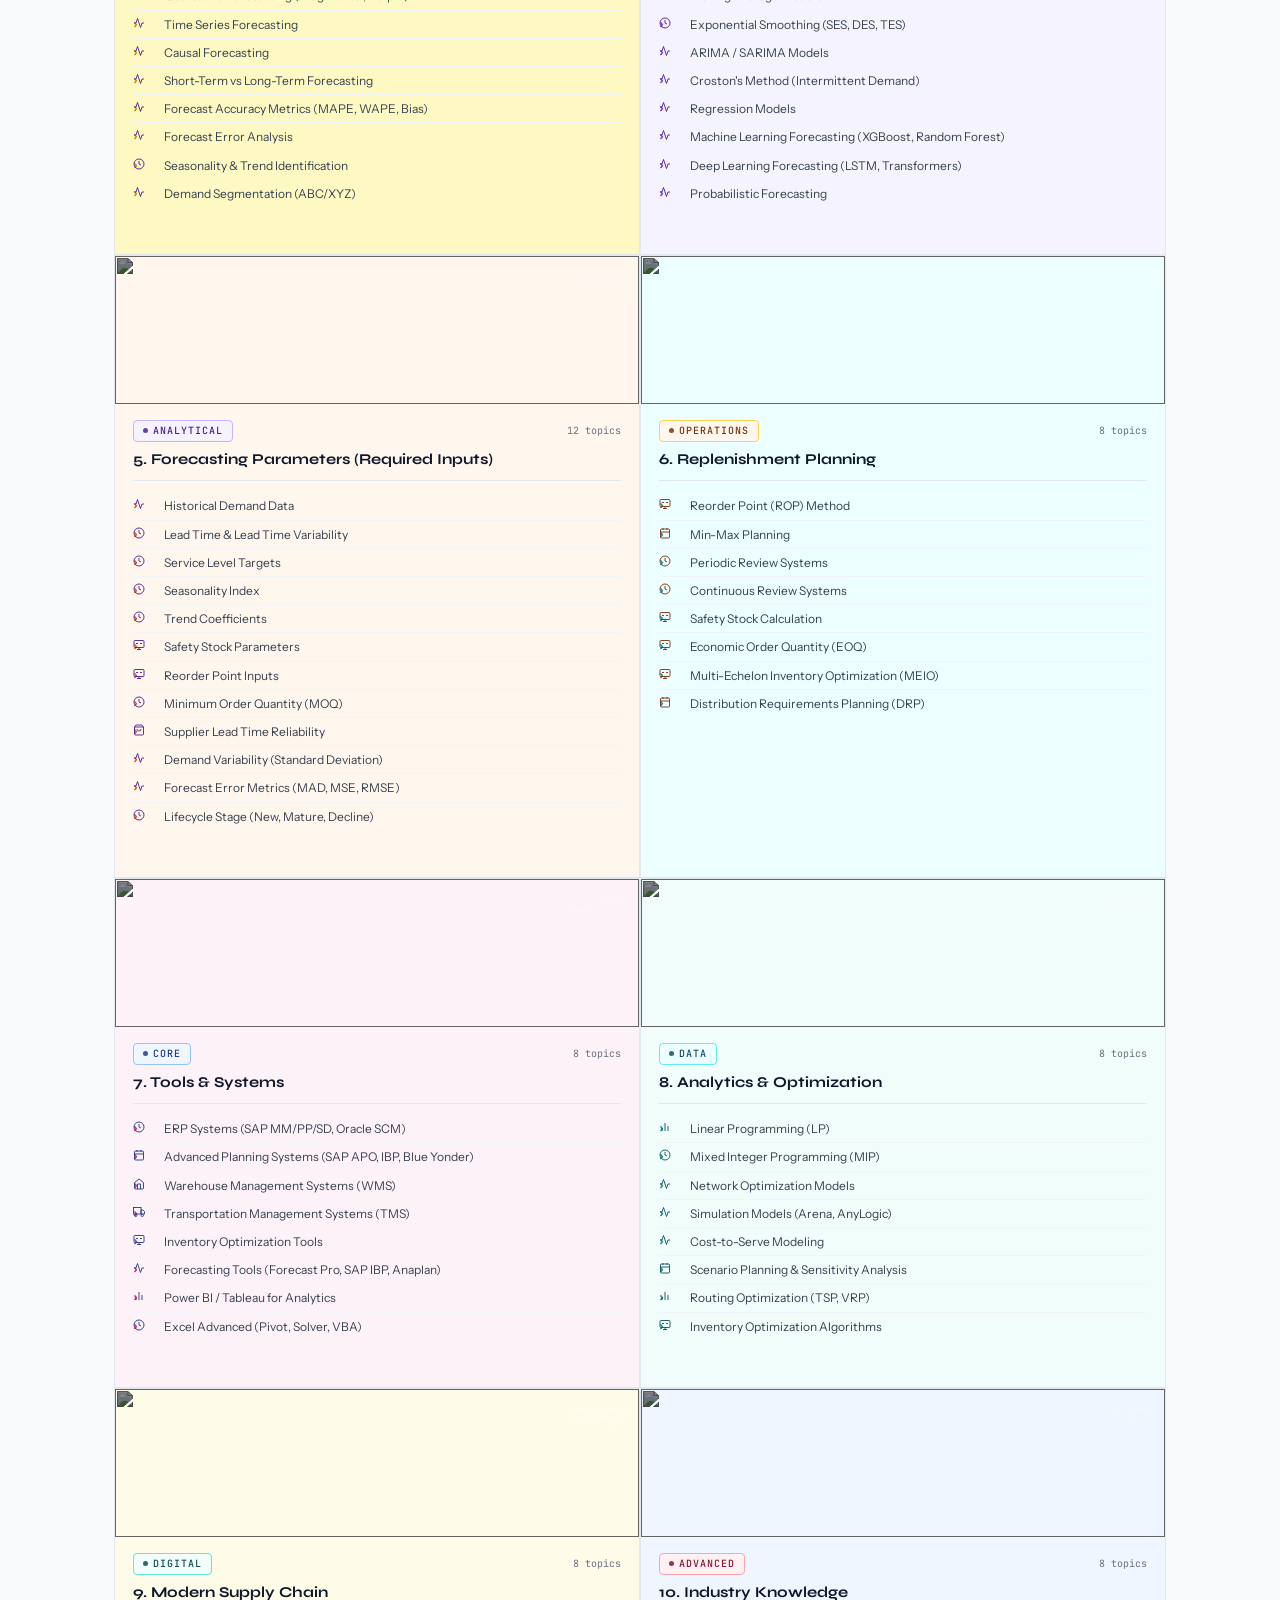
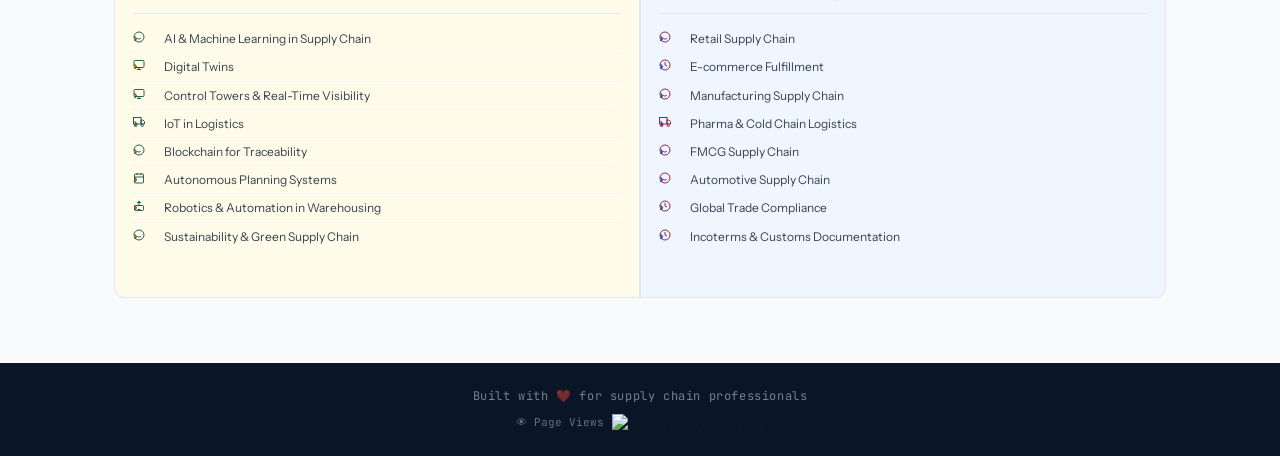
==== commit abd85ac9: "Update styles and expand button properties in index.html" ====
--- a/index.html
+++ b/index.html
@@ -192,7 +192,7 @@
 /* Flow diagram */
 .flow{display:flex;flex-direction:column;gap:4px}
 .flow-row{display:flex;align-items:center;gap:6px;padding:5px 8px;background:#fff;border:1px solid var(--border);border-radius:5px}
-.flow-n{font-family:'Syne',sans-serif;font-size:12px;font-weight:800;width:18px;flex-shrink:0;text-align:center}
+.flow-n{font-family:'Syne',sans-serif;font-size:11px;font-weight:800;min-width:36px;flex-shrink:0;text-align:center}
 .flow-t{font-size:11px;color:var(--text2);flex:1}
 .flow-t b{color:var(--text);font-weight:600}
 /* Stat grid */
@@ -357,7 +357,7 @@
   background:var(--navy);color:#fff;cursor:pointer;transition:background .15s;touch-action:manipulation;
 }
 .tmodal-foot-close:hover{background:var(--navy2)}
-/* expand btn removed */
+
 @media(max-width:640px){
   .tmodal-centerer{padding:12px 8px 36px}
   .tmodal-hero{height:180px}
@@ -371,7 +371,9 @@
   .tmodal-body{padding:14px 14px 20px}
 }
 
-.snap-expand-btn{position:absolute;top:8px;right:8px;z-index:5;width:30px;height:30px;border-radius:7px;background:rgba(10,22,40,.6);border:1.5px solid rgba(255,255,255,.35);color:#fff;cursor:pointer;display:flex;align-items:center;justify-content:center;transition:background .15s,transform .15s;backdrop-filter:blur(4px);touch-action:manipulation;}
+.snap-expand-btn{position:absolute;top:8px;right:8px;z-index:10;width:30px;height:30px;border-radius:7px;background:rgba(10,22,40,.65);border:1.5px solid rgba(255,255,255,.4);color:#fff;cursor:pointer;display:flex;align-items:center;justify-content:center;transition:background .15s,transform .15s;-webkit-backdrop-filter:blur(4px);backdrop-filter:blur(4px);touch-action:manipulation;}
+.snap-expand-btn:hover{background:rgba(10,22,40,.92);transform:scale(1.08)}
+.snap-expand-btn svg{width:13px;height:13px;pointer-events:none}
 .snap-expand-btn:hover{background:rgba(10,22,40,.88);transform:scale(1.06)}
 .snap-expand-btn svg{width:14px;height:14px;flex-shrink:0;pointer-events:none}
 
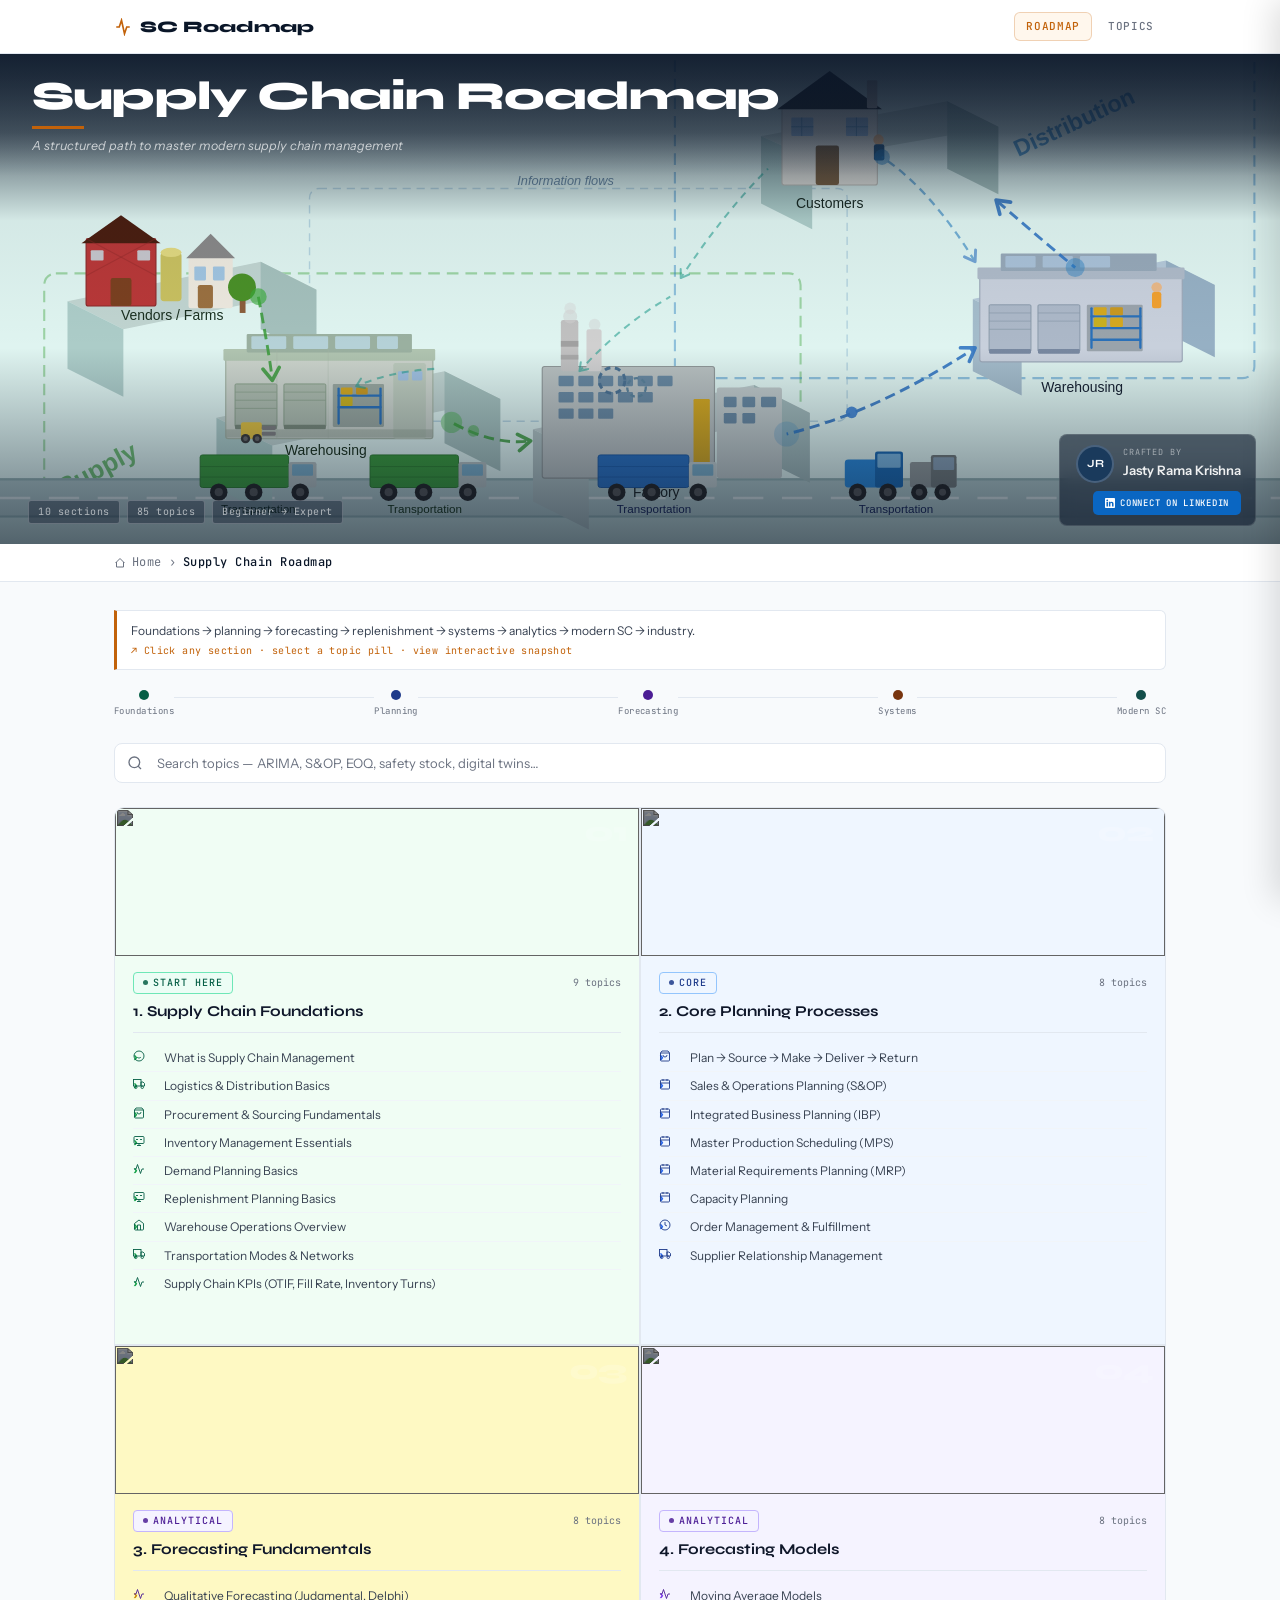
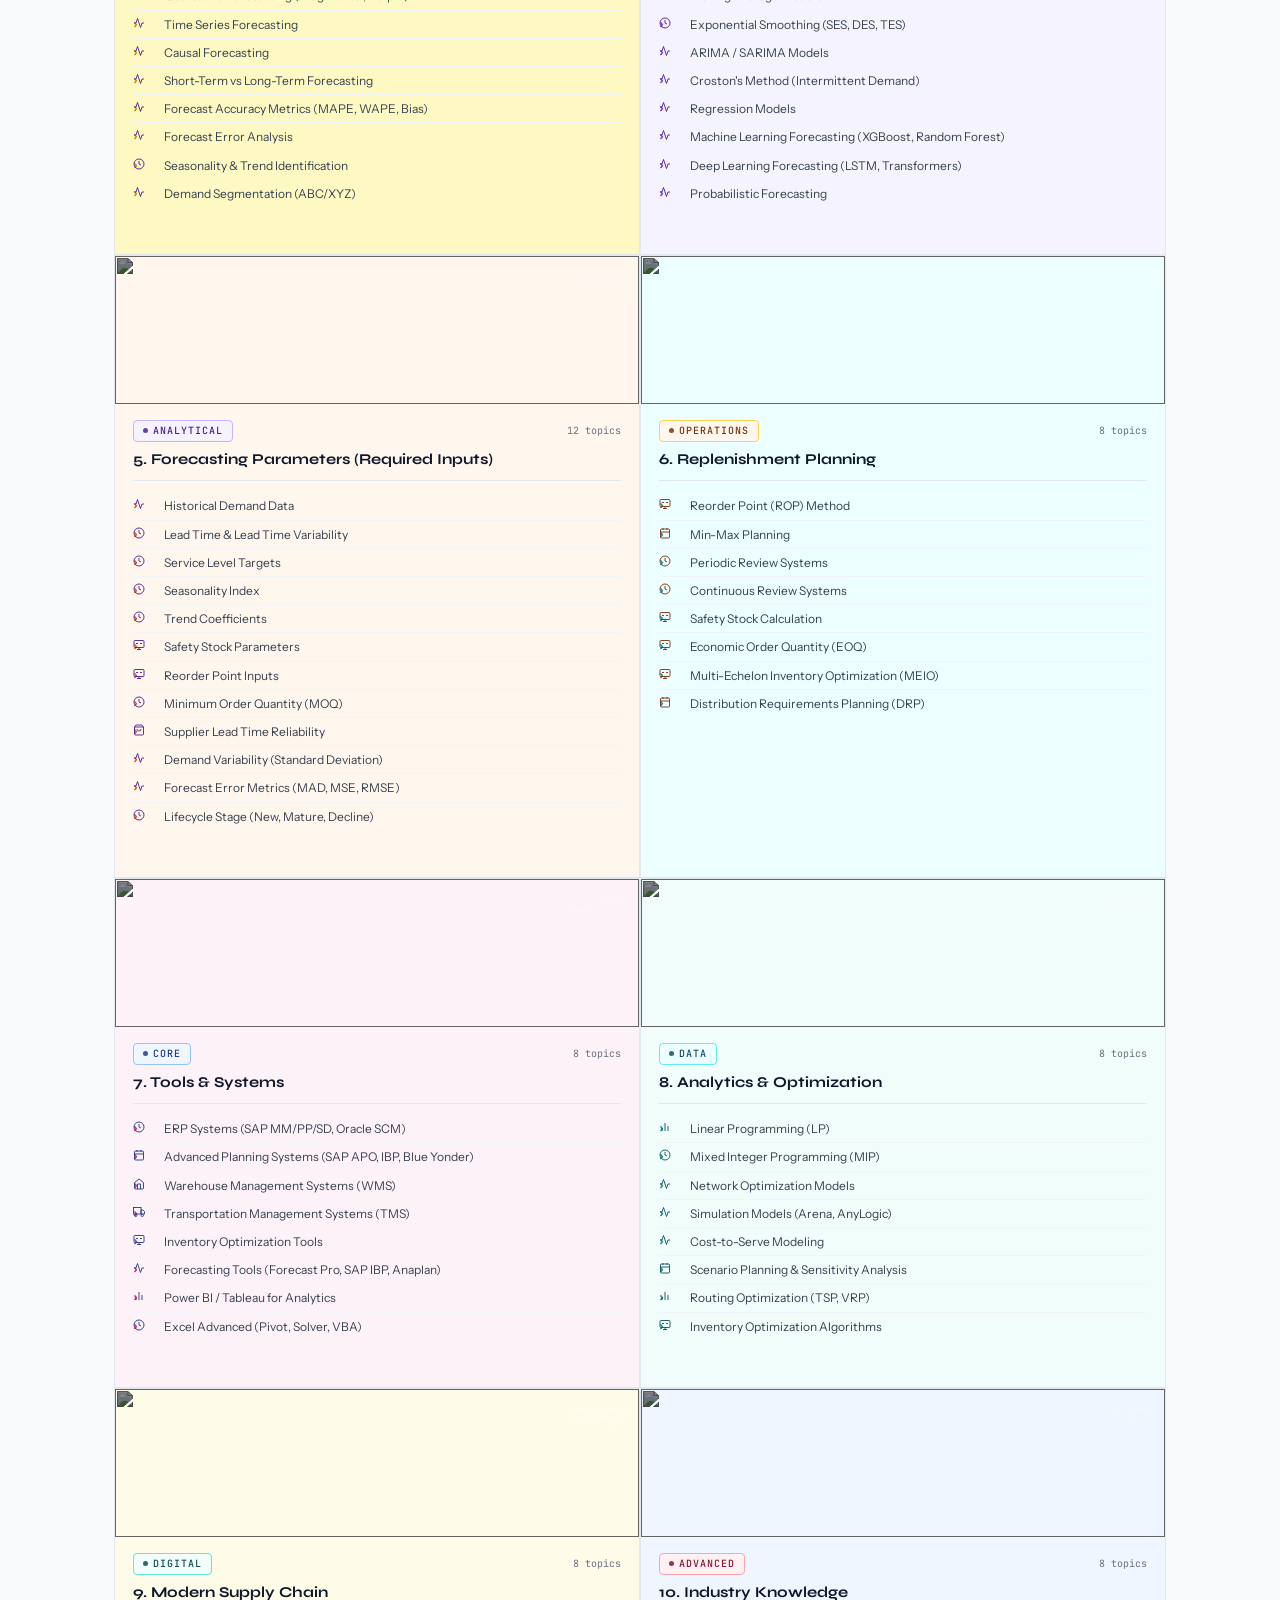
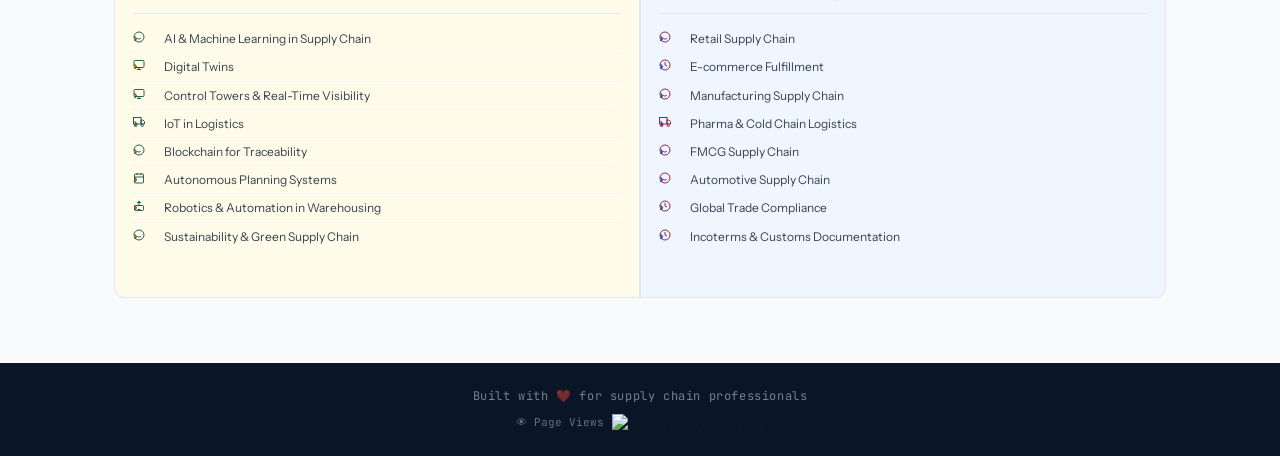
==== commit 4c00b523: "Refactor snap-expand-btn styles and HTML structure" ====
--- a/index.html
+++ b/index.html
@@ -182,6 +182,7 @@
 
 /* Topic snapshot panel */
 .snap{background:#fff;display:flex;flex-direction:column}
+.snap-banner-wrap{position:relative;height:180px;flex-shrink:0;}
 .snap-banner{height:180px;position:relative;overflow:hidden;flex-shrink:0;border-radius:0}
 .snap-banner img{width:100%;height:100%;object-fit:cover;object-position:center;display:block;filter:brightness(.88) saturate(1.05)}
 .snap-banner-ov{position:absolute;inset:0}
@@ -371,11 +372,20 @@
   .tmodal-body{padding:14px 14px 20px}
 }
 
-.snap-expand-btn{position:absolute;top:8px;right:8px;z-index:10;width:30px;height:30px;border-radius:7px;background:rgba(10,22,40,.65);border:1.5px solid rgba(255,255,255,.4);color:#fff;cursor:pointer;display:flex;align-items:center;justify-content:center;transition:background .15s,transform .15s;-webkit-backdrop-filter:blur(4px);backdrop-filter:blur(4px);touch-action:manipulation;}
-.snap-expand-btn:hover{background:rgba(10,22,40,.92);transform:scale(1.08)}
-.snap-expand-btn svg{width:13px;height:13px;pointer-events:none}
-.snap-expand-btn:hover{background:rgba(10,22,40,.88);transform:scale(1.06)}
-.snap-expand-btn svg{width:14px;height:14px;flex-shrink:0;pointer-events:none}
+.snap-expand-btn{
+  position:absolute;top:8px;right:8px;z-index:20;
+  width:32px;height:32px;border-radius:8px;
+  background:rgba(10,22,40,.70);
+  border:1.5px solid rgba(255,255,255,.45);
+  color:#fff;cursor:pointer;
+  display:flex!important;align-items:center;justify-content:center;
+  transition:background .15s,transform .15s;
+  -webkit-backdrop-filter:blur(6px);backdrop-filter:blur(6px);
+  touch-action:manipulation;
+  flex-shrink:0;
+}
+.snap-expand-btn:hover{background:rgba(10,22,40,.95);transform:scale(1.08)}
+.snap-expand-btn svg{width:14px;height:14px;flex-shrink:0;pointer-events:none;display:block}
 
 /* ── Per-tile pastel colours ── */
 .grid .sc:nth-child(1){background:#f0fdf4;}
@@ -3108,8 +3118,10 @@
 
   body.innerHTML = `
     <div class="snap">
-      <div class="snap-banner">
-        <img src="${img}" alt="${name}" loading="lazy"/>
+      <div class="snap-banner-wrap">
+        <div class="snap-banner">
+          <img src="${img}" alt="${name}" loading="lazy"/>
+        </div>
         <button class="snap-expand-btn"
           data-topic="${name}"
           onclick="(function(b){var n=b.getAttribute('data-topic');openTopicModal(n,curSection?curSection.badge:'',curSection?getBadgeCls(curSection.badge):'');})(this)"
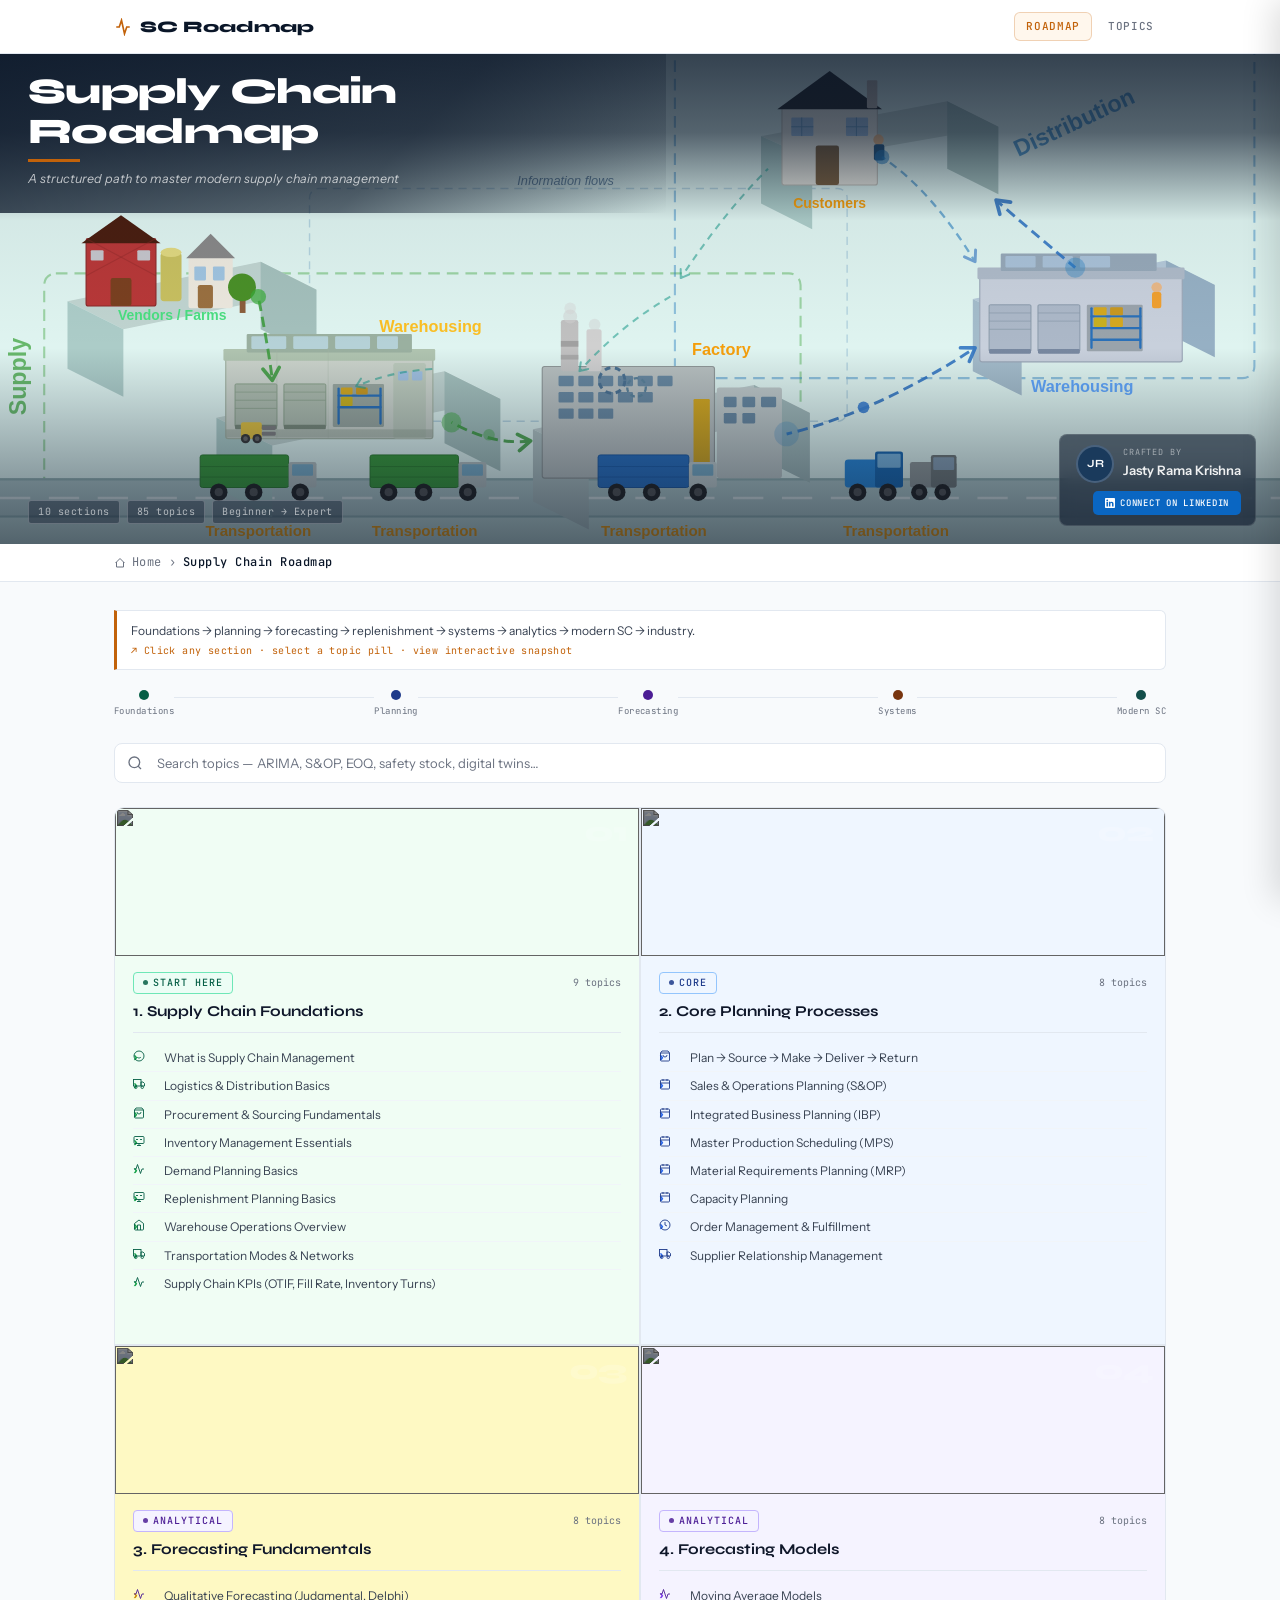
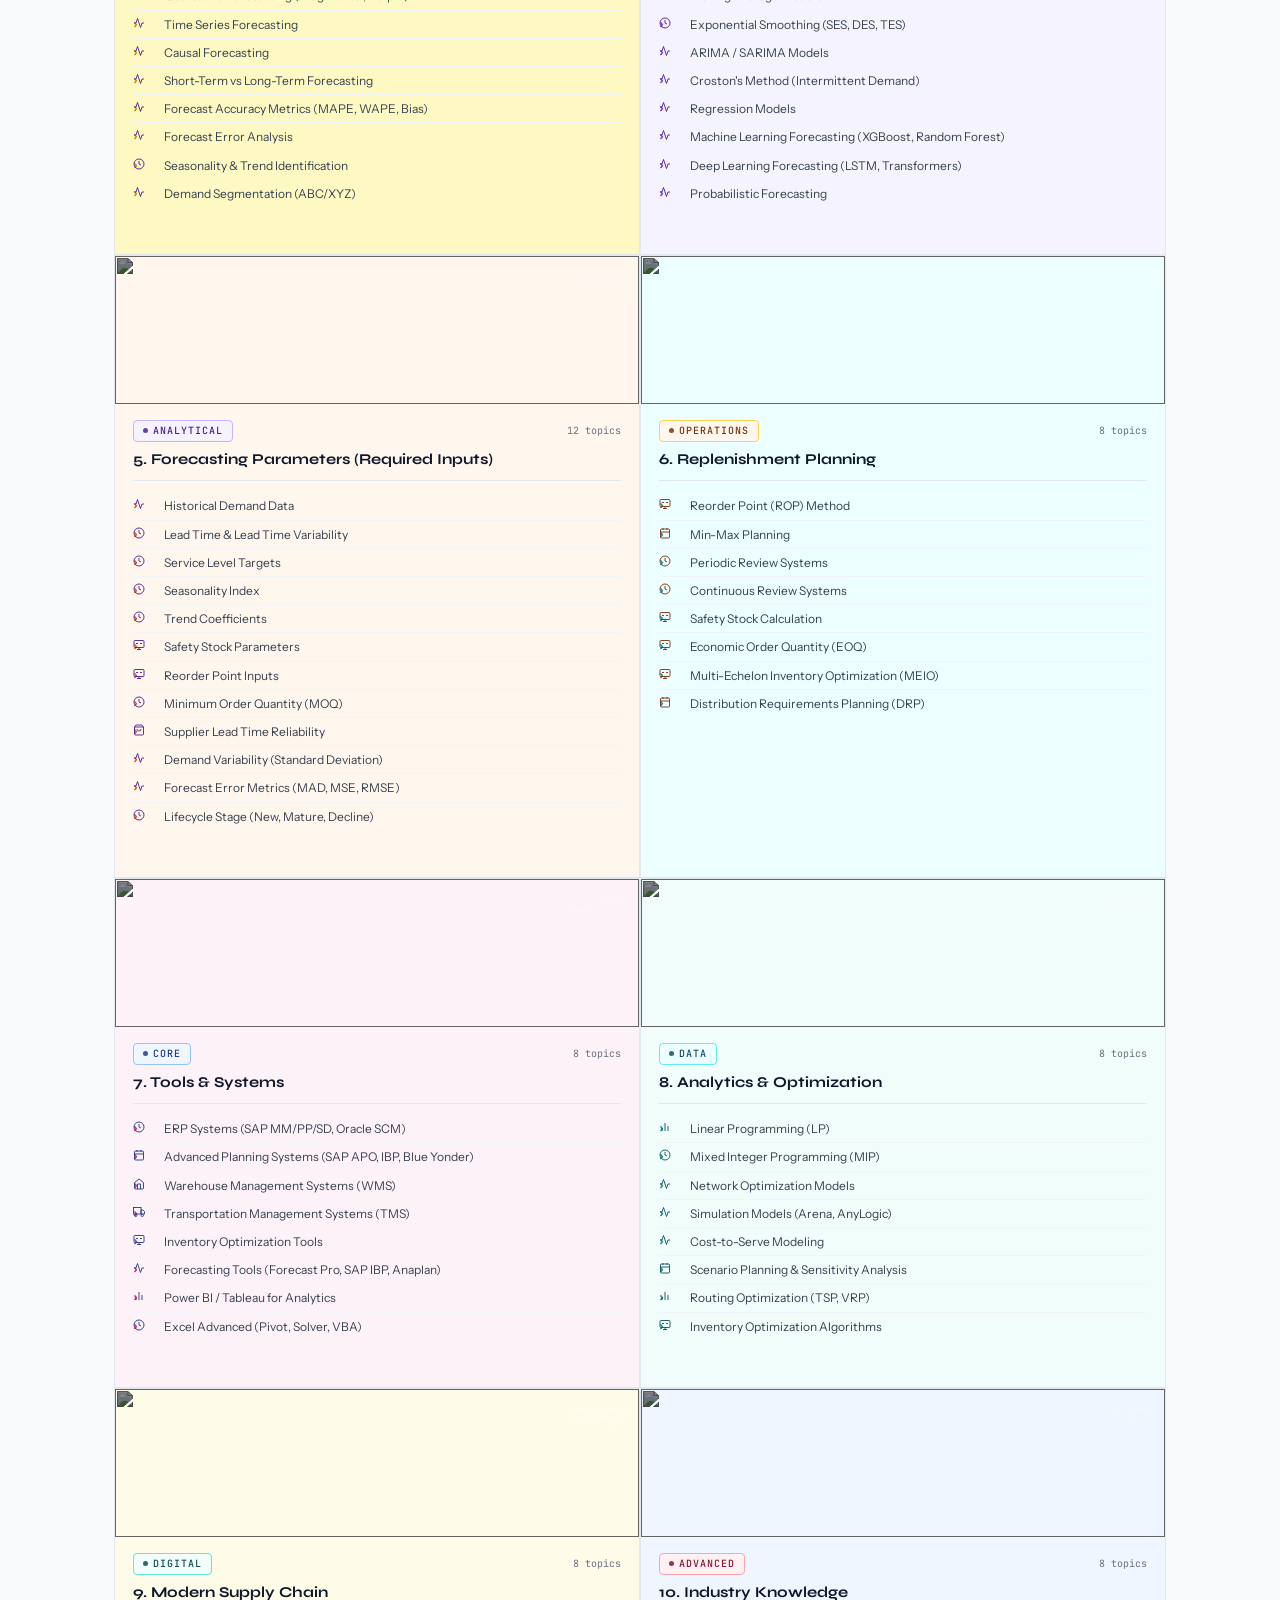
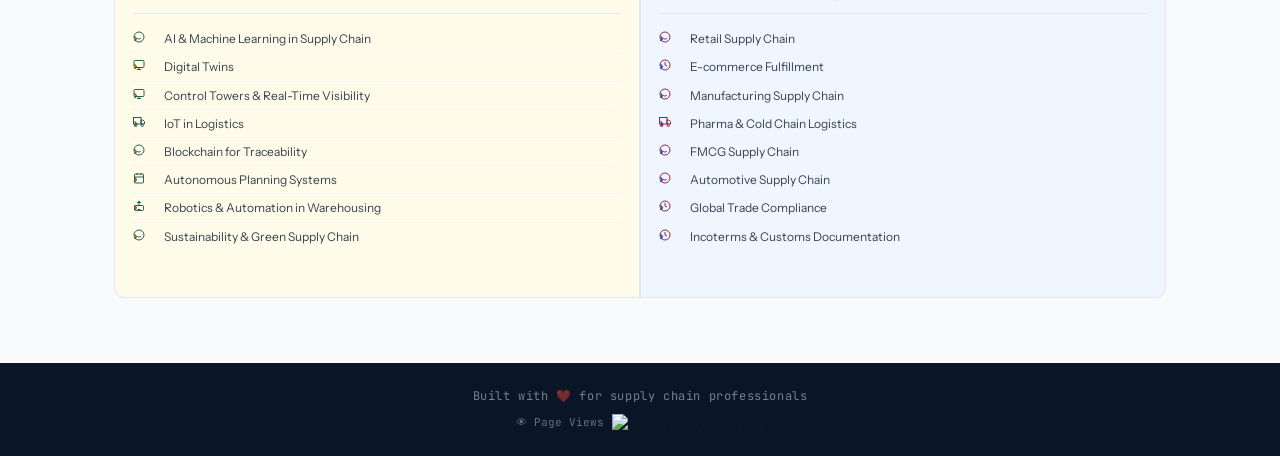
==== commit 787f9fe9: "Refactor styles for hero and snap components Updated styles for hero overlay, snap banner, and expan" ====
--- a/index.html
+++ b/index.html
@@ -39,7 +39,7 @@
 /* HERO */
 .hero{position:relative;min-height:490px;display:flex;align-items:stretch;overflow:hidden}
 .hero-bg{position:absolute;inset:0;width:100%;height:100%;object-fit:cover;object-position:center 40%}
-.hero-ov{position:absolute;inset:0;background:linear-gradient(180deg,rgba(10,22,40,.68) 0%,rgba(10,22,40,.55) 14%,rgba(10,22,40,.12) 28%,rgba(10,22,40,.0) 55%,rgba(10,22,40,.55) 100%)}
+.hero-ov{position:absolute;inset:0;background:linear-gradient(180deg,rgba(10,22,40,.45) 0%,rgba(10,22,40,.20) 22%,rgba(10,22,40,.0) 40%,rgba(10,22,40,.0) 60%,rgba(10,22,40,.50) 100%)}
 
 
 
@@ -182,8 +182,8 @@
 
 /* Topic snapshot panel */
 .snap{background:#fff;display:flex;flex-direction:column}
-.snap-banner-wrap{position:relative;height:180px;flex-shrink:0;}
-.snap-banner{height:180px;position:relative;overflow:hidden;flex-shrink:0;border-radius:0}
+.snap-banner-wrap{position:relative;height:180px;flex-shrink:0;overflow:visible;}
+.snap-banner{position:absolute;inset:0;overflow:hidden;border-radius:0;}
 .snap-banner img{width:100%;height:100%;object-fit:cover;object-position:center;display:block;filter:brightness(.88) saturate(1.05)}
 .snap-banner-ov{position:absolute;inset:0}
 
@@ -373,19 +373,26 @@
 }
 
 .snap-expand-btn{
-  position:absolute;top:8px;right:8px;z-index:20;
-  width:32px;height:32px;border-radius:8px;
-  background:rgba(10,22,40,.70);
-  border:1.5px solid rgba(255,255,255,.45);
-  color:#fff;cursor:pointer;
-  display:flex!important;align-items:center;justify-content:center;
+  position:absolute;
+  top:8px;right:8px;
+  z-index:30;
+  width:34px;height:34px;
+  border-radius:8px;
+  background:rgba(10,22,40,.72);
+  border:2px solid rgba(255,255,255,.55);
+  color:#fff;
+  cursor:pointer;
+  display:flex;
+  align-items:center;
+  justify-content:center;
   transition:background .15s,transform .15s;
-  -webkit-backdrop-filter:blur(6px);backdrop-filter:blur(6px);
+  -webkit-backdrop-filter:blur(8px);
+  backdrop-filter:blur(8px);
   touch-action:manipulation;
-  flex-shrink:0;
-}
-.snap-expand-btn:hover{background:rgba(10,22,40,.95);transform:scale(1.08)}
-.snap-expand-btn svg{width:14px;height:14px;flex-shrink:0;pointer-events:none;display:block}
+  box-shadow:0 2px 8px rgba(0,0,0,.35);
+}
+.snap-expand-btn:hover{background:rgba(10,22,40,.96);transform:scale(1.1)}
+.snap-expand-btn svg{width:15px;height:15px;flex-shrink:0;pointer-events:none;display:block}
 
 /* ── Per-tile pastel colours ── */
 .grid .sc:nth-child(1){background:#f0fdf4;}
@@ -438,14 +445,16 @@
 
 /* ── TITLE STRIP — top of hero, full width dark band ── */
 .hero-title-strip{
-  position:absolute;top:0;left:0;right:0;
-  padding:20px 32px 20px;
-  background:linear-gradient(180deg,rgba(10,22,40,.75) 0%,rgba(10,22,40,0) 100%);
+  position:absolute;
+  top:0;left:0;
+  width:52%;
+  padding:18px 28px 24px;
+  background:linear-gradient(135deg,rgba(10,22,40,.82) 0%,rgba(10,22,40,.60) 60%,rgba(10,22,40,0) 100%);
   pointer-events:all;
 }
 .hero-h1{
   font-family:'Syne',sans-serif;
-  font-size:clamp(22px,3.6vw,40px);
+  font-size:clamp(20px,3.2vw,36px);
   font-weight:800;color:#fff;
   line-height:1.1;letter-spacing:-.02em;
 }
@@ -528,7 +537,7 @@
 <!-- BG -->
 <rect width="1100" height="580" fill="#dff4f0"/>
 <!-- Supply / Distribution labels -->
-<text transform="translate(55,460) rotate(-28)" font-family="Arial,sans-serif" font-size="22" font-weight="800" fill="#4aaa4a" opacity=".75">Supply</text>
+<text transform="translate(22,390) rotate(-90)" font-family="Arial,sans-serif" font-size="20" font-weight="800" fill="#4aaa4a" opacity=".80">Supply</text>
 <text transform="translate(875,168) rotate(-25)" font-family="Arial,sans-serif" font-size="20" font-weight="700" fill="#2a80c0" opacity=".75">Distribution</text>
 <!-- Bounding loops -->
 <rect x="38" y="268" width="650" height="278" rx="10" fill="none" stroke="#4aaa4a" stroke-width="1.8" stroke-dasharray="10,6" opacity=".45"/>
@@ -561,7 +570,7 @@
 <rect x="167" y="262" width="10" height="12" rx="1" fill="#a0c4e0"/><rect x="183" y="262" width="10" height="12" rx="1" fill="#a0c4e0"/>
 <rect x="170" y="278" width="13" height="20" rx="2" fill="#9a7040"/>
 <rect x="206" y="286" width="5" height="16" fill="#8b5e3c"/><ellipse cx="208" cy="280" rx="12" ry="12" fill="#4a9028"/>
-<text x="148" y="308" text-anchor="middle" font-family="Arial,sans-serif" font-size="12" fill="#1a3020">Vendors / Farms</text>
+<text x="148" y="308" text-anchor="middle" font-family="Arial,sans-serif" font-size="12" fill="#4ade80" font-weight="700">Vendors / Farms</text>
 <!-- ── SUPPLY WAREHOUSE ── -->
 <rect x="194" y="335" width="178" height="75" rx="2" fill="#ccd4cc"/><rect x="194" y="335" width="178" height="75" rx="2" fill="none" stroke="#a4b4a4" stroke-width="1"/>
 <rect x="192" y="333" width="182" height="10" rx="1" fill="#b0c4b0"/>
@@ -587,7 +596,7 @@
   <circle cx="211" cy="410" r="4" fill="#383838"/><circle cx="211" cy="410" r="2" fill="#686868"/>
   <circle cx="221" cy="410" r="4" fill="#383838"/><circle cx="221" cy="410" r="2" fill="#686868"/>
 </g>
-<text x="280" y="424" text-anchor="middle" font-family="Arial,sans-serif" font-size="12" fill="#1a301a">Warehousing</text>
+<text x="370" y="318" text-anchor="middle" font-family="Arial,sans-serif" font-size="14" fill="#fbbf24" font-weight="700">Warehousing</text>
 <!-- ── FACTORY ── -->
 <rect x="466" y="348" width="148" height="96" rx="2" fill="#b8c0c0"/><rect x="466" y="348" width="148" height="96" rx="2" fill="none" stroke="#909898" stroke-width="1"/>
 <rect x="480" y="356" width="13" height="9" rx="1" fill="#6888a0"/><rect x="497" y="356" width="13" height="9" rx="1" fill="#6888a0"/><rect x="514" y="356" width="13" height="9" rx="1" fill="#6888a0"/><rect x="531" y="356" width="13" height="9" rx="1" fill="#6888a0"/><rect x="548" y="356" width="13" height="9" rx="1" fill="#6888a0"/><rect x="565" y="356" width="13" height="9" rx="1" fill="#6888a0"/>
@@ -604,7 +613,7 @@
 <rect x="622" y="388" width="11" height="9" rx="1" fill="#6888a0"/><rect x="638" y="388" width="11" height="9" rx="1" fill="#6888a0"/>
 <circle class="sc-g1" cx="526" cy="360" r="11" fill="none" stroke="#4a7090" stroke-width="2.5" stroke-dasharray="5,4"/>
 <circle class="sc-g2" cx="547" cy="366" r="8" fill="none" stroke="#5a8098" stroke-width="2" stroke-dasharray="4,3"/>
-<text x="564" y="460" text-anchor="middle" font-family="Arial,sans-serif" font-size="12" fill="#1a2020">Factory</text>
+<text x="620" y="338" text-anchor="middle" font-family="Arial,sans-serif" font-size="14" fill="#f59e0b" font-weight="700">Factory</text>
 <!-- ── CUSTOMER HOUSE ── -->
 <rect x="672" y="124" width="82" height="68" rx="2" fill="#e8e8e0"/><rect x="672" y="124" width="82" height="68" rx="2" fill="none" stroke="#c0c0b8" stroke-width="1"/>
 <polygon points="668,127 713,94 758,127" fill="#282828"/>
@@ -616,7 +625,7 @@
 <rect x="701" y="158" width="20" height="34" rx="2" fill="#7a6040"/>
 <circle cx="755" cy="153" r="4.5" fill="#e8b888"/>
 <rect x="751" y="157" width="9" height="14" rx="2" fill="#285880"/>
-<text x="713" y="212" text-anchor="middle" font-family="Arial,sans-serif" font-size="12" fill="#182820">Customers</text>
+<text x="713" y="212" text-anchor="middle" font-family="Arial,sans-serif" font-size="12" font-size="14" fill="#f59e0b" font-weight="700">Customers</text>
 <!-- ── DIST WAREHOUSE ── -->
 <rect x="842" y="265" width="174" height="79" rx="2" fill="#c8d0dc"/><rect x="842" y="265" width="174" height="79" rx="2" fill="none" stroke="#9ca8b8" stroke-width="1"/>
 <rect x="840" y="263" width="178" height="10" rx="1" fill="#aebac8"/>
@@ -634,7 +643,7 @@
 <rect x="850" y="333" width="36" height="4" rx="1" fill="#7888a0"/><rect x="892" y="333" width="36" height="4" rx="1" fill="#7888a0"/>
 <circle cx="994" cy="280" r="4.5" fill="#e8b888"/>
 <rect x="990" y="284" width="8" height="14" rx="2" fill="#f0a030"/>
-<text x="930" y="370" text-anchor="middle" font-family="Arial,sans-serif" font-size="12" fill="#162030">Warehousing</text>
+<text x="930" y="370" text-anchor="middle" font-family="Arial,sans-serif" font-size="14" fill="#60a5fa" font-weight="700">Warehousing</text>
 <!-- ── TRUCKS ON ROAD ── -->
 <!-- Truck 1 vendor→wh -->
 <g class="sc-tb" style="transform-origin:248px 454px">
@@ -645,7 +654,7 @@
   <circle cx="218" cy="456" r="7.5" fill="#242424"/><circle cx="218" cy="456" r="3.5" fill="#545454"/>
   <circle cx="258" cy="456" r="7.5" fill="#242424"/><circle cx="258" cy="456" r="3.5" fill="#545454"/>
 </g>
-<text x="222" y="474" text-anchor="middle" font-family="Arial,sans-serif" font-size="10" fill="#143014">Transportation</text>
+<text x="222" y="494" text-anchor="middle" font-family="Arial,sans-serif" font-size="13" fill="#f59e0b" font-weight="700">Transportation</text>
 <!-- Truck 2 wh→factory -->
 <g class="sc-tb2" style="transform-origin:380px 454px">
   <rect x="318" y="424" width="76" height="28" rx="2" fill="#3a9a3a"/><rect x="318" y="424" width="76" height="28" rx="2" fill="none" stroke="#2a7a2a" stroke-width=".8"/>
@@ -655,7 +664,7 @@
   <circle cx="364" cy="456" r="7.5" fill="#242424"/><circle cx="364" cy="456" r="3.5" fill="#545454"/>
   <circle cx="402" cy="456" r="7.5" fill="#242424"/><circle cx="402" cy="456" r="3.5" fill="#545454"/>
 </g>
-<text x="365" y="474" text-anchor="middle" font-family="Arial,sans-serif" font-size="10" fill="#143014">Transportation</text>
+<text x="365" y="494" text-anchor="middle" font-family="Arial,sans-serif" font-size="13" fill="#f59e0b" font-weight="700">Transportation</text>
 <!-- Truck 3 factory→dist wh (blue) -->
 <g class="sc-tb3" style="transform-origin:578px 454px">
   <rect x="514" y="424" width="78" height="28" rx="2" fill="#2a70c0"/><rect x="514" y="424" width="78" height="28" rx="2" fill="none" stroke="#1a58a0" stroke-width=".8"/>
@@ -665,7 +674,7 @@
   <circle cx="560" cy="456" r="7.5" fill="#242424"/><circle cx="560" cy="456" r="3.5" fill="#545454"/>
   <circle cx="600" cy="456" r="7.5" fill="#242424"/><circle cx="600" cy="456" r="3.5" fill="#545454"/>
 </g>
-<text x="562" y="474" text-anchor="middle" font-family="Arial,sans-serif" font-size="10" fill="#142054">Transportation</text>
+<text x="562" y="494" text-anchor="middle" font-family="Arial,sans-serif" font-size="13" fill="#f59e0b" font-weight="700">Transportation</text>
 <!-- Van + small truck dist→customer -->
 <g class="sc-tb" style="transform-origin:780px 454px;animation-delay:.9s">
   <rect x="726" y="428" width="47" height="24" rx="3" fill="#2a88d8"/><rect x="752" y="421" width="24" height="31" rx="2" fill="#1a68b0"/><rect x="754" y="423" width="20" height="12" rx="1" fill="#78b4de"/>
@@ -675,7 +684,7 @@
   <circle cx="790" cy="456" r="7" fill="#242424"/><circle cx="790" cy="456" r="3" fill="#545454"/>
   <circle cx="810" cy="456" r="7" fill="#242424"/><circle cx="810" cy="456" r="3" fill="#545454"/>
 </g>
-<text x="770" y="474" text-anchor="middle" font-family="Arial,sans-serif" font-size="10" fill="#142054">Transportation</text>
+<text x="770" y="494" text-anchor="middle" font-family="Arial,sans-serif" font-size="13" fill="#f59e0b" font-weight="700">Transportation</text>
 <!-- ── ANIMATED FLOW ARROWS ── -->
 <path d="M 222,288 Q 232,340 234,360" fill="none" stroke="#3a9a3a" stroke-width="2.5" stroke-dasharray="9,5" marker-end="url(#hag)" opacity=".85">
   <animate attributeName="stroke-dashoffset" from="0" to="-44" dur="1.3s" repeatCount="indefinite"/>
@@ -3120,13 +3129,13 @@
     <div class="snap">
       <div class="snap-banner-wrap">
         <div class="snap-banner">
-          <img src="${img}" alt="${name}" loading="lazy"/>
+          <img src="${img}" alt="${name}" loading="lazy" style="width:100%;height:100%;object-fit:cover;object-position:center;display:block;"/>
         </div>
         <button class="snap-expand-btn"
           data-topic="${name}"
           onclick="(function(b){var n=b.getAttribute('data-topic');openTopicModal(n,curSection?curSection.badge:'',curSection?getBadgeCls(curSection.badge):'');})(this)"
-          aria-label="Expand topic" title="Expand topic">
-          <svg viewBox="0 0 24 24" fill="none" stroke="currentColor" stroke-width="2.2" aria-hidden="true"><path d="M15 3h6v6M9 21H3v-6M21 3l-7 7M3 21l7-7"/></svg>
+          aria-label="Open full view" title="Open full view">
+          <svg viewBox="0 0 24 24" fill="none" stroke="currentColor" stroke-width="2.5" aria-hidden="true"><path d="M15 3h6v6M9 21H3v-6M21 3l-7 7M3 21l7-7"/></svg>
         </button>
       </div>
       ${snap ? `
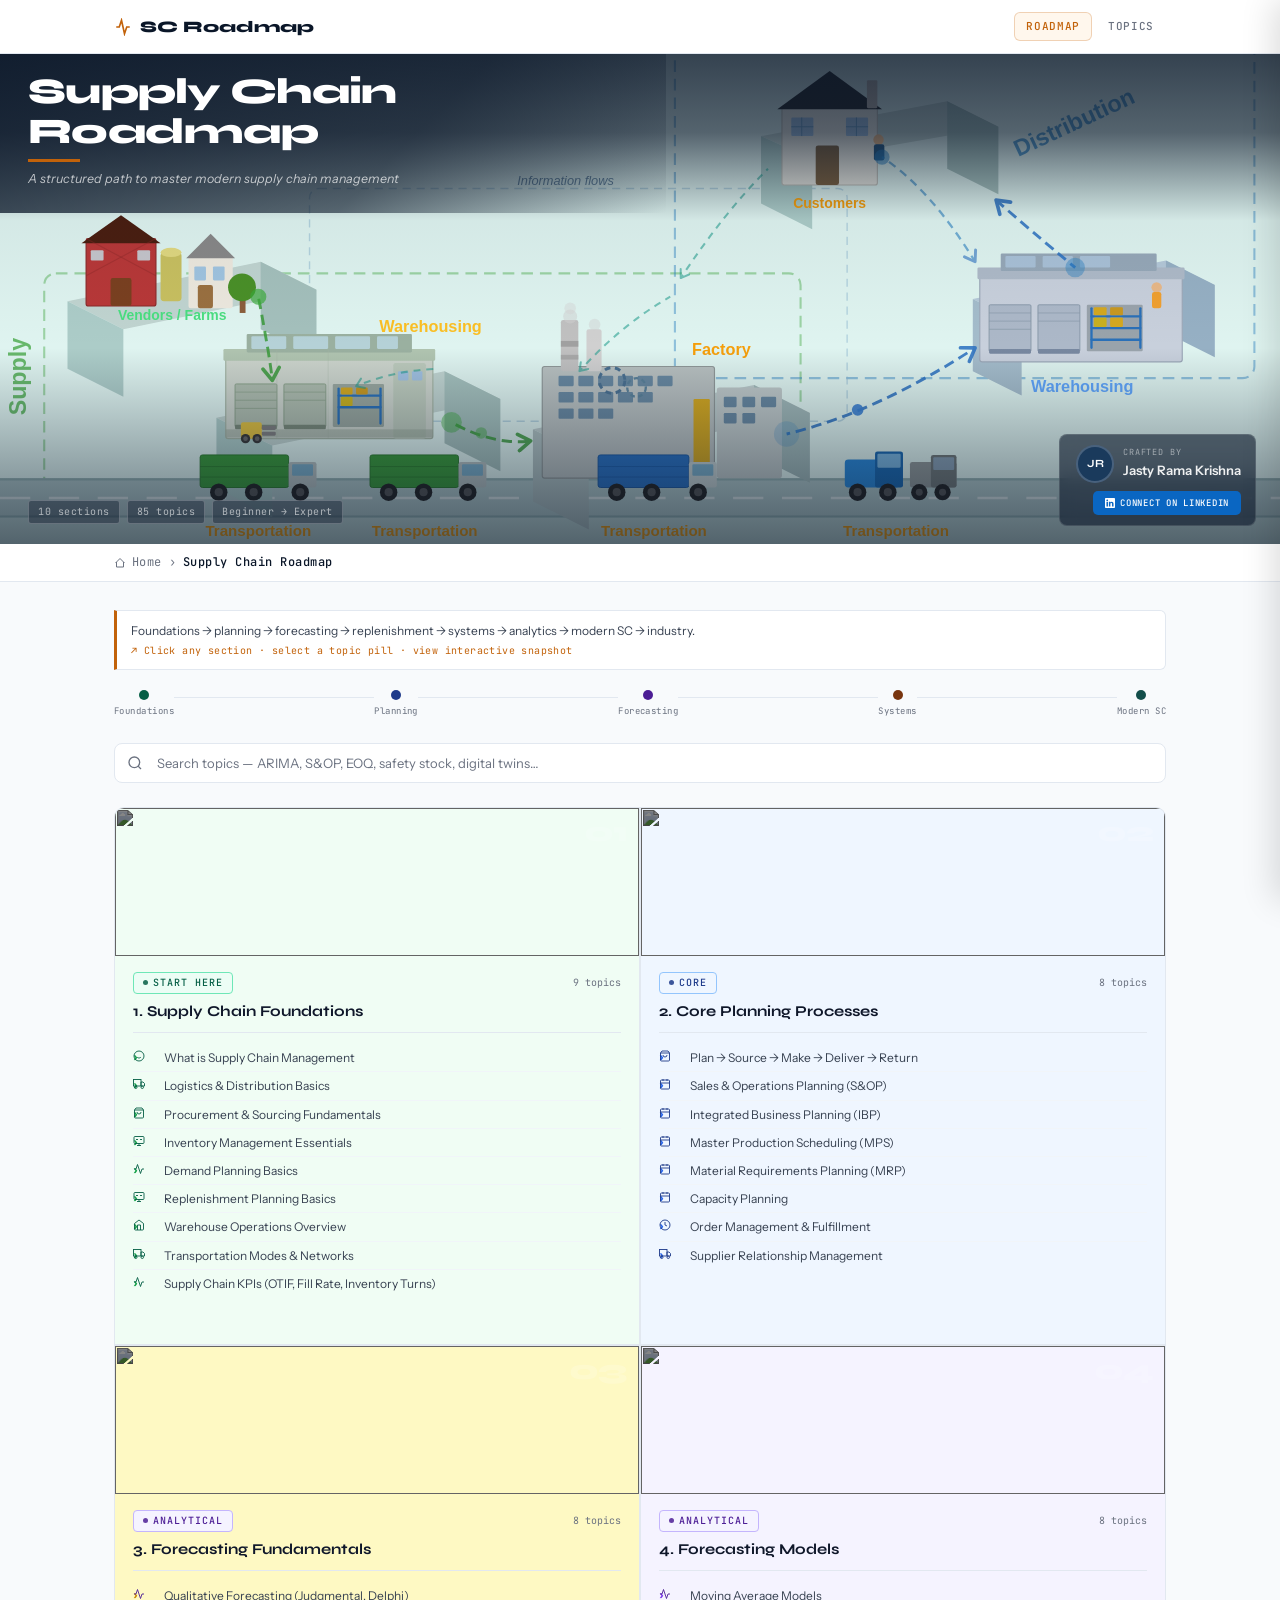
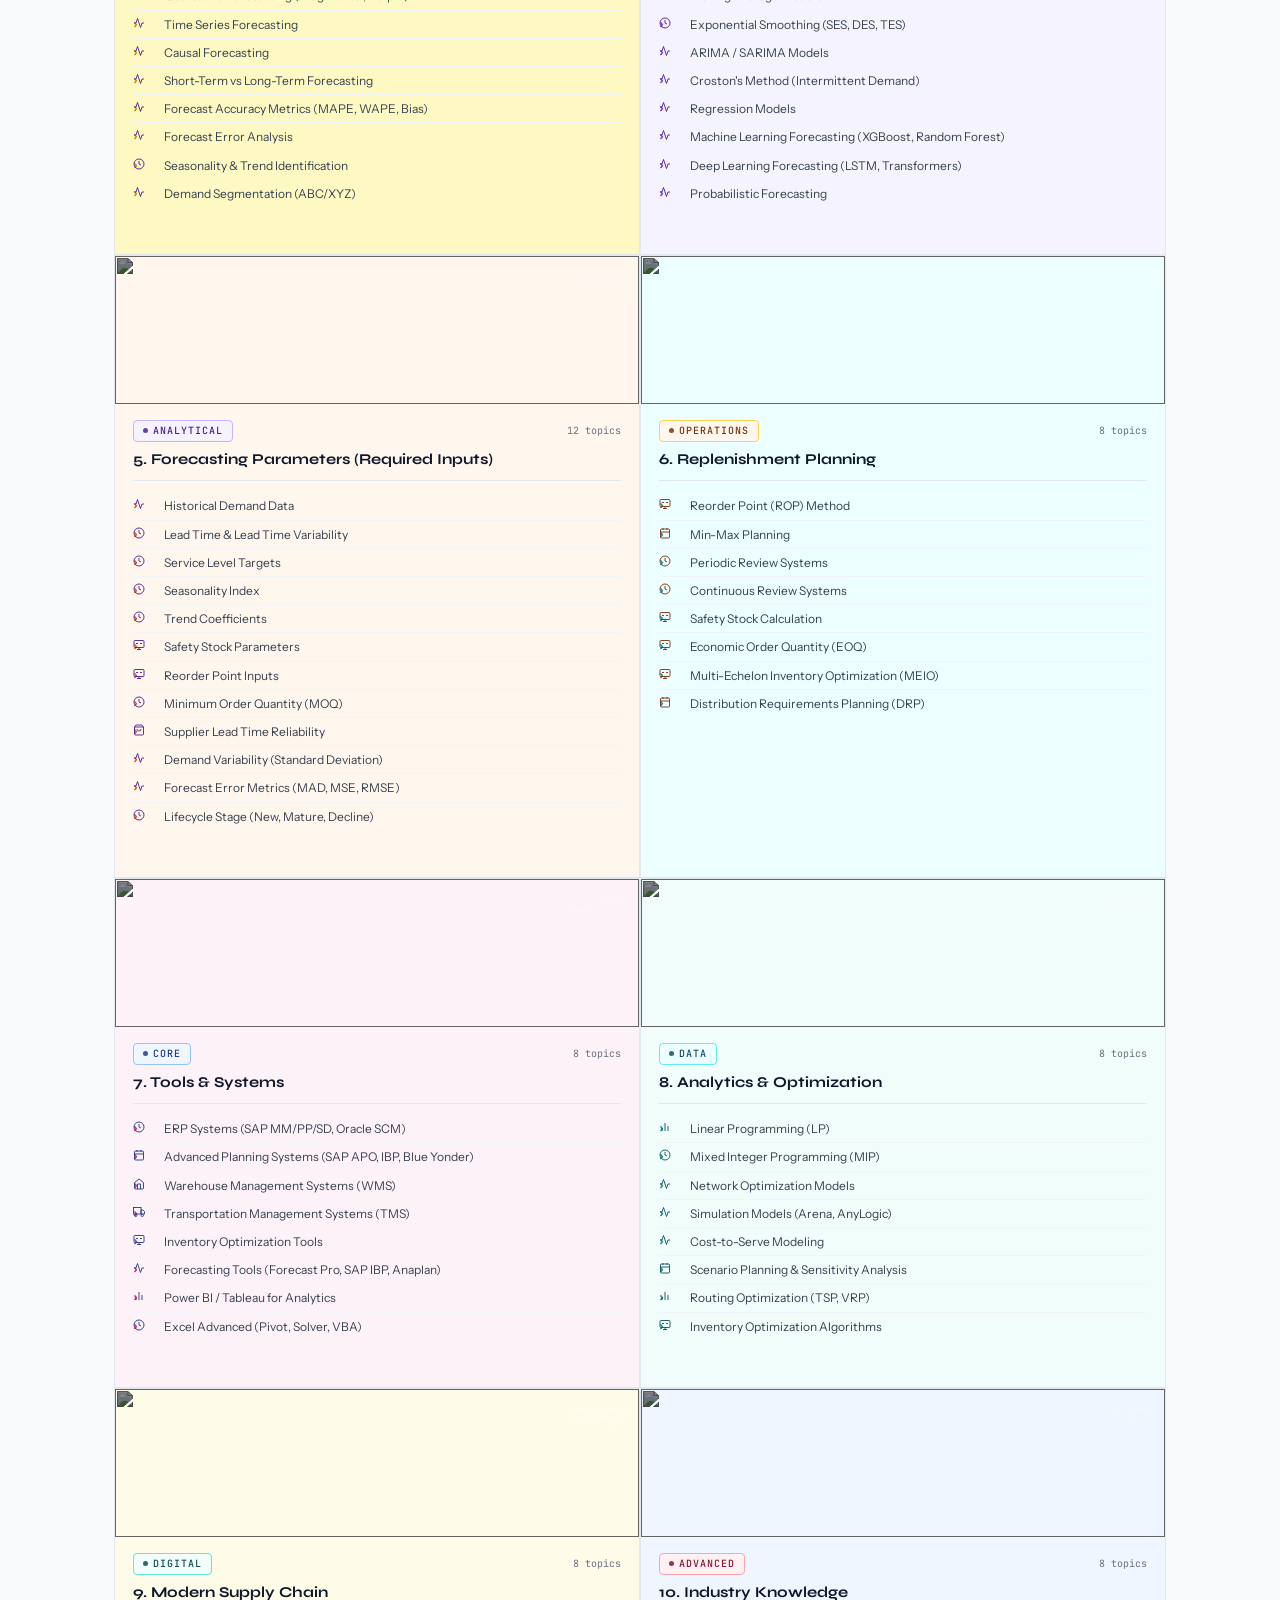
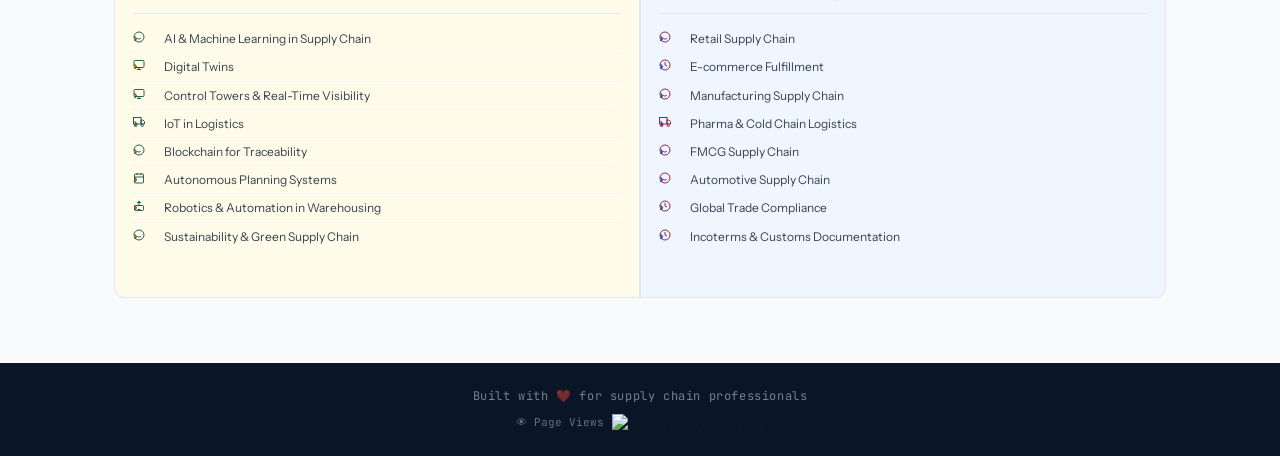
==== commit e298df59: "Enhance drawer styles and add expand button Updated styles for the drawer and expand button. Added p" ====
--- a/index.html
+++ b/index.html
@@ -142,7 +142,7 @@
 .backdrop.open{display:block}
 
 /* DRAWER PANEL */
-.drawer{position:fixed;top:0;right:0;bottom:0;width:min(580px,100vw);background:#fff;z-index:201;display:flex;flex-direction:column;transform:translateX(100%);transition:transform .32s cubic-bezier(.22,1,.36,1);box-shadow:-6px 0 32px rgba(0,0,0,.14)}
+.drawer{position:fixed;top:0;right:0;bottom:0;width:min(580px,100vw);background:#fff;z-index:201;display:flex;flex-direction:column;transform:translateX(100%);transition:transform .32s cubic-bezier(.22,1,.36,1);box-shadow:-6px 0 32px rgba(0,0,0,.14);overflow:visible}
 .drawer.open{transform:translateX(0)}
 
 /* Drawer banner */
@@ -182,8 +182,9 @@
 
 /* Topic snapshot panel */
 .snap{background:#fff;display:flex;flex-direction:column}
-.snap-banner-wrap{position:relative;height:180px;flex-shrink:0;overflow:visible;}
-.snap-banner{position:absolute;inset:0;overflow:hidden;border-radius:0;}
+.snap-banner-wrap{position:relative;height:180px;flex-shrink:0;}
+.snap-banner{position:absolute;inset:0;border-radius:0;}
+.snap-img-wrap{position:absolute;inset:0;overflow:hidden;border-radius:0;}
 .snap-banner img{width:100%;height:100%;object-fit:cover;object-position:center;display:block;filter:brightness(.88) saturate(1.05)}
 .snap-banner-ov{position:absolute;inset:0}
 
@@ -374,22 +375,21 @@
 
 .snap-expand-btn{
   position:absolute;
-  top:8px;right:8px;
-  z-index:30;
-  width:34px;height:34px;
+  top:8px;
+  right:10px;
+  z-index:9999;
+  width:36px;height:36px;
   border-radius:8px;
-  background:rgba(10,22,40,.72);
-  border:2px solid rgba(255,255,255,.55);
+  background:rgba(10,22,40,.85);
+  border:2px solid rgba(255,255,255,.70);
   color:#fff;
   cursor:pointer;
   display:flex;
   align-items:center;
   justify-content:center;
   transition:background .15s,transform .15s;
-  -webkit-backdrop-filter:blur(8px);
-  backdrop-filter:blur(8px);
   touch-action:manipulation;
-  box-shadow:0 2px 8px rgba(0,0,0,.35);
+  box-shadow:0 2px 12px rgba(0,0,0,.6);
 }
 .snap-expand-btn:hover{background:rgba(10,22,40,.96);transform:scale(1.1)}
 .snap-expand-btn svg{width:15px;height:15px;flex-shrink:0;pointer-events:none;display:block}
@@ -827,6 +827,11 @@
     <div class="dr-pills" id="drPills"></div>
   </div>
   <div class="dr-body" id="drBody"></div>
+  <!-- Persistent expand button — outside scroll container -->
+  <button class="snap-expand-btn" id="snapExpandBtn" style="display:none"
+    aria-label="Open full view" title="Open full view">
+    <svg viewBox="0 0 24 24" fill="none" stroke="currentColor" stroke-width="2.5" aria-hidden="true"><path d="M15 3h6v6M9 21H3v-6M21 3l-7 7M3 21l7-7"/></svg>
+  </button>
   <div class="dr-footer">
     <span class="dr-footer-lbl">✦ Supply Chain Roadmap</span>
     <div style="display:flex;gap:7px">
@@ -3121,6 +3126,12 @@
 
 function showTopicSnap(name, content) {
   const img = TOPIC_IMAGES[name] || DEFAULT_IMG;
+  // Show persistent expand button
+  var eb = document.getElementById('snapExpandBtn');
+  if(eb){
+    eb.style.display='flex';
+    eb.onclick=function(){openTopicModal(name,curSection?curSection.badge:'',curSection?getBadgeCls(curSection.badge):'');};
+  }
   const snap = TOPIC_SNAPS[name];
   const body = document.getElementById('drBody');
   const mdContent = content ? markdownToHtml(content) : `<h2>${name}</h2><p>Content coming soon.</p>`;
@@ -3129,14 +3140,10 @@
     <div class="snap">
       <div class="snap-banner-wrap">
         <div class="snap-banner">
-          <img src="${img}" alt="${name}" loading="lazy" style="width:100%;height:100%;object-fit:cover;object-position:center;display:block;"/>
+          <div class="snap-img-wrap">
+            <img src="${img}" alt="${name}" loading="lazy" style="width:100%;height:100%;object-fit:cover;object-position:center;display:block;"/>
+          </div>
         </div>
-        <button class="snap-expand-btn"
-          data-topic="${name}"
-          onclick="(function(b){var n=b.getAttribute('data-topic');openTopicModal(n,curSection?curSection.badge:'',curSection?getBadgeCls(curSection.badge):'');})(this)"
-          aria-label="Open full view" title="Open full view">
-          <svg viewBox="0 0 24 24" fill="none" stroke="currentColor" stroke-width="2.5" aria-hidden="true"><path d="M15 3h6v6M9 21H3v-6M21 3l-7 7M3 21l7-7"/></svg>
-        </button>
       </div>
       ${snap ? `
       <div style="padding:12px 14px 0">
@@ -3162,6 +3169,8 @@
 
 function showOverview() {
   curTopic = null;
+  var eb = document.getElementById('snapExpandBtn');
+  if(eb) eb.style.display='none';
   document.querySelectorAll('.pill').forEach(p => p.classList.remove('on'));
   document.getElementById('drBackBtn').style.display = 'none';
   const overview = curSection.content?.overview || `## ${curSection.title}\n\nThis section covers key supply chain concepts.\n\n## Topics\n${curSection.items.map(i=>`- ${i}`).join('\n')}`;
@@ -3170,6 +3179,8 @@
 }
 
 function closeDrawer() {
+  var eb = document.getElementById('snapExpandBtn');
+  if(eb) eb.style.display='none';
   document.getElementById('backdrop').classList.remove('open');
   document.getElementById('drawer').classList.remove('open');
   document.body.style.overflow = '';
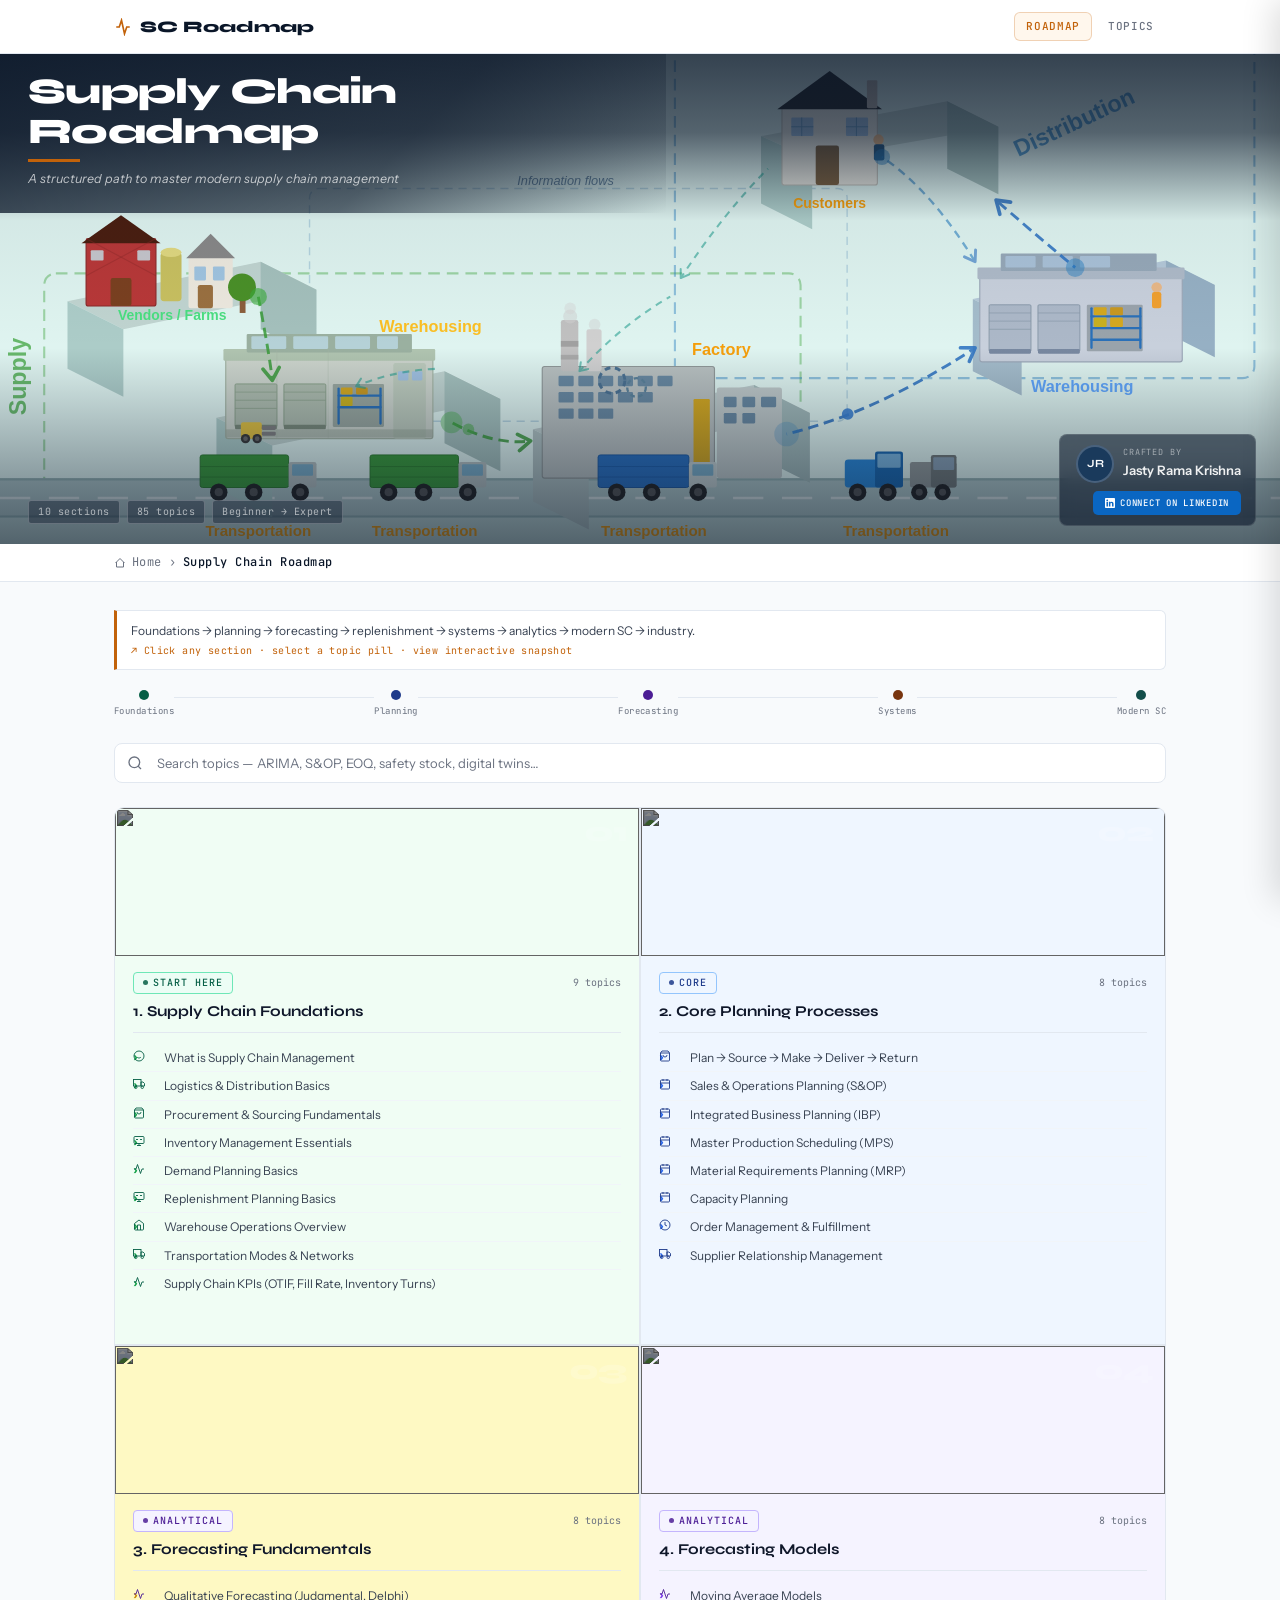
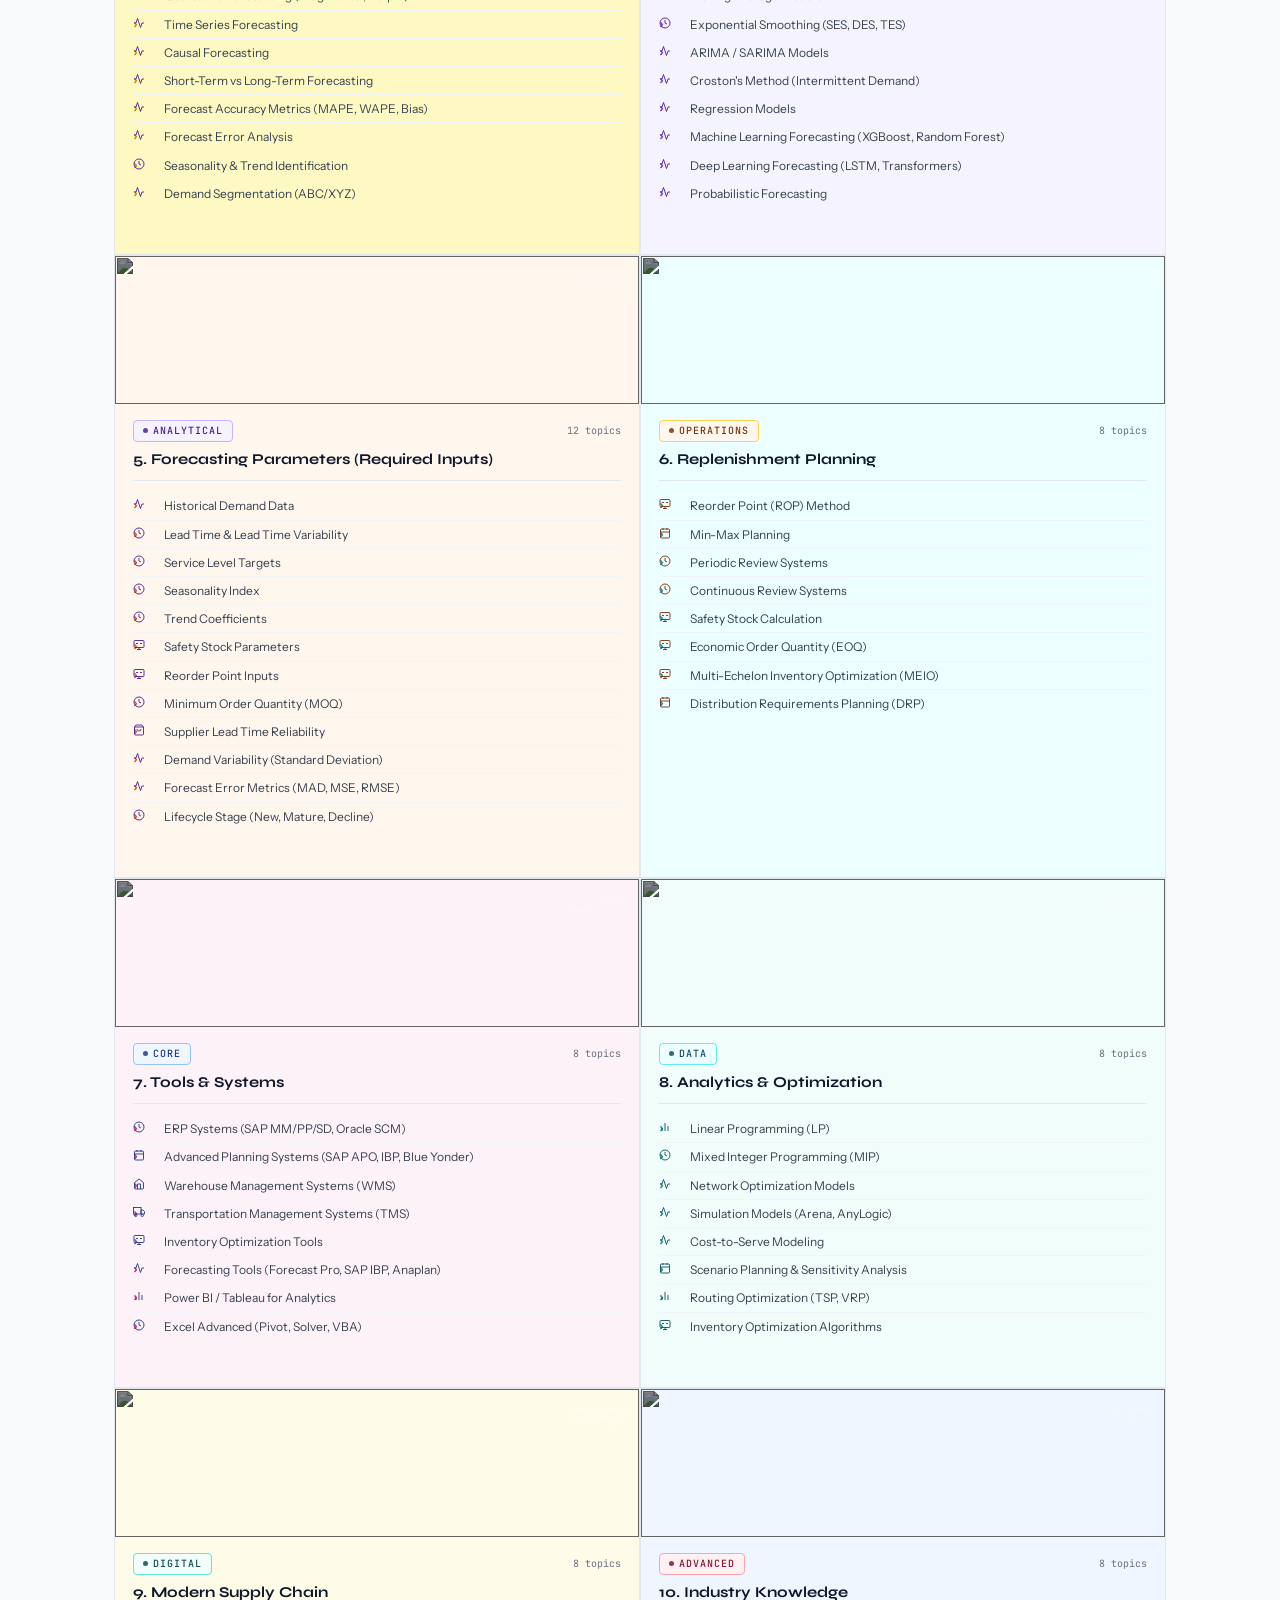
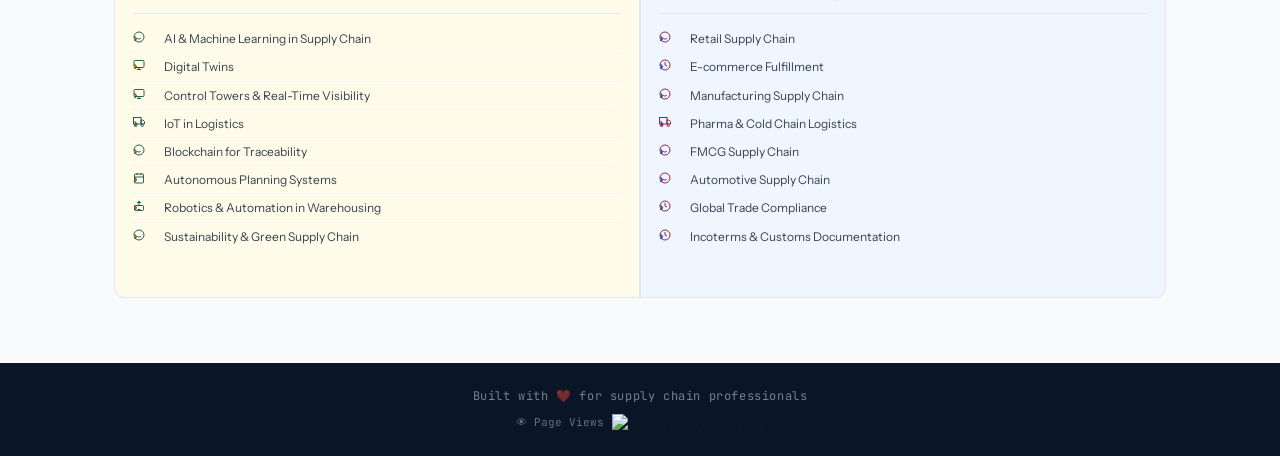
==== commit 87aa33e8: "Update hover effect on banner image Adjusted hover effect on banner image to enhance brightness and " ====
--- a/index.html
+++ b/index.html
@@ -95,7 +95,7 @@
 .sc-banner{position:relative;height:148px;overflow:hidden;flex-shrink:0}
 .sc-banner img{width:100%;height:100%;object-fit:cover;object-position:center 38%;display:block;transition:transform .55s,filter .4s}
 
-.sc:hover .sc-banner img{transform:scale(1.06);filter:brightness(.72)}
+.sc:hover .sc-banner img{transform:scale(1.06);filter:brightness(1.1) contrast(1.1) saturate(1.2)}
 .sc-banner-num{position:absolute;top:10px;right:12px;font-family:'Syne',sans-serif;font-size:28px;font-weight:800;color:rgba(255,255,255,.18);line-height:1;z-index:2;letter-spacing:-.04em}
 
 
